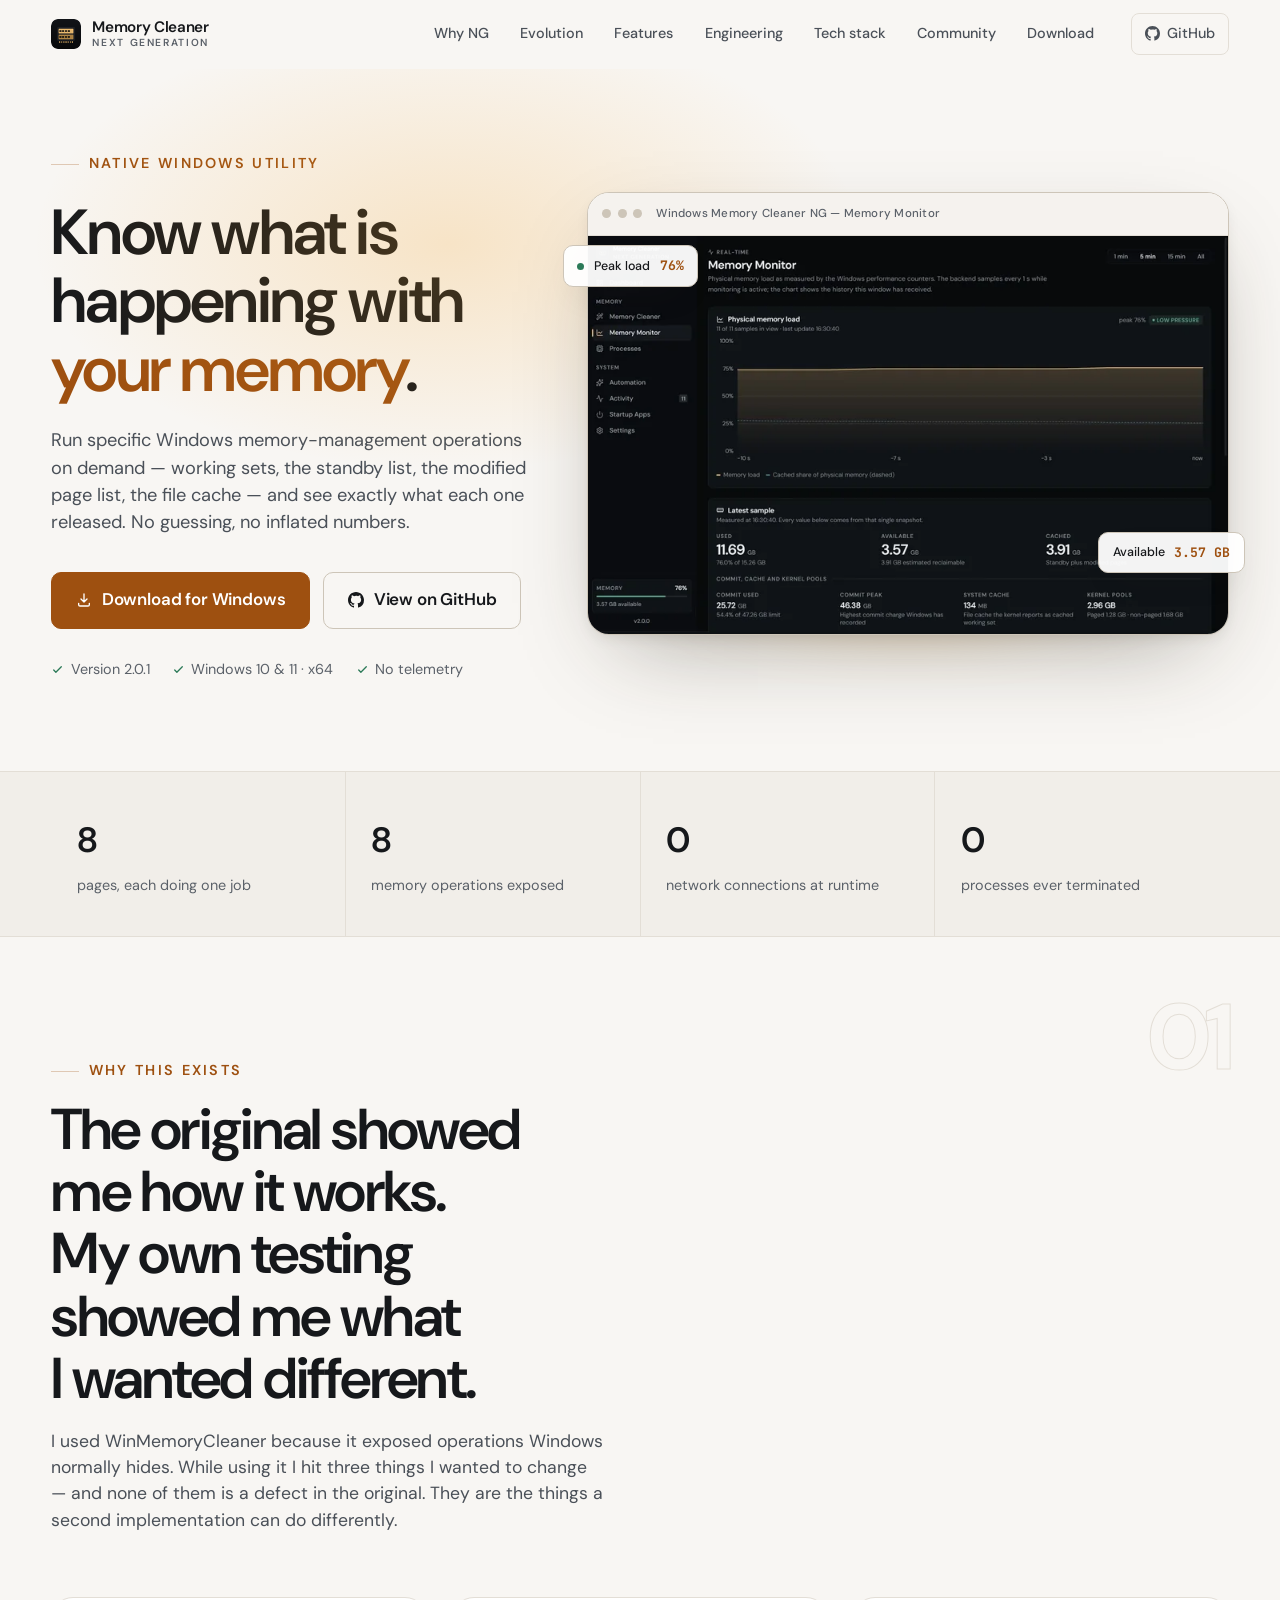
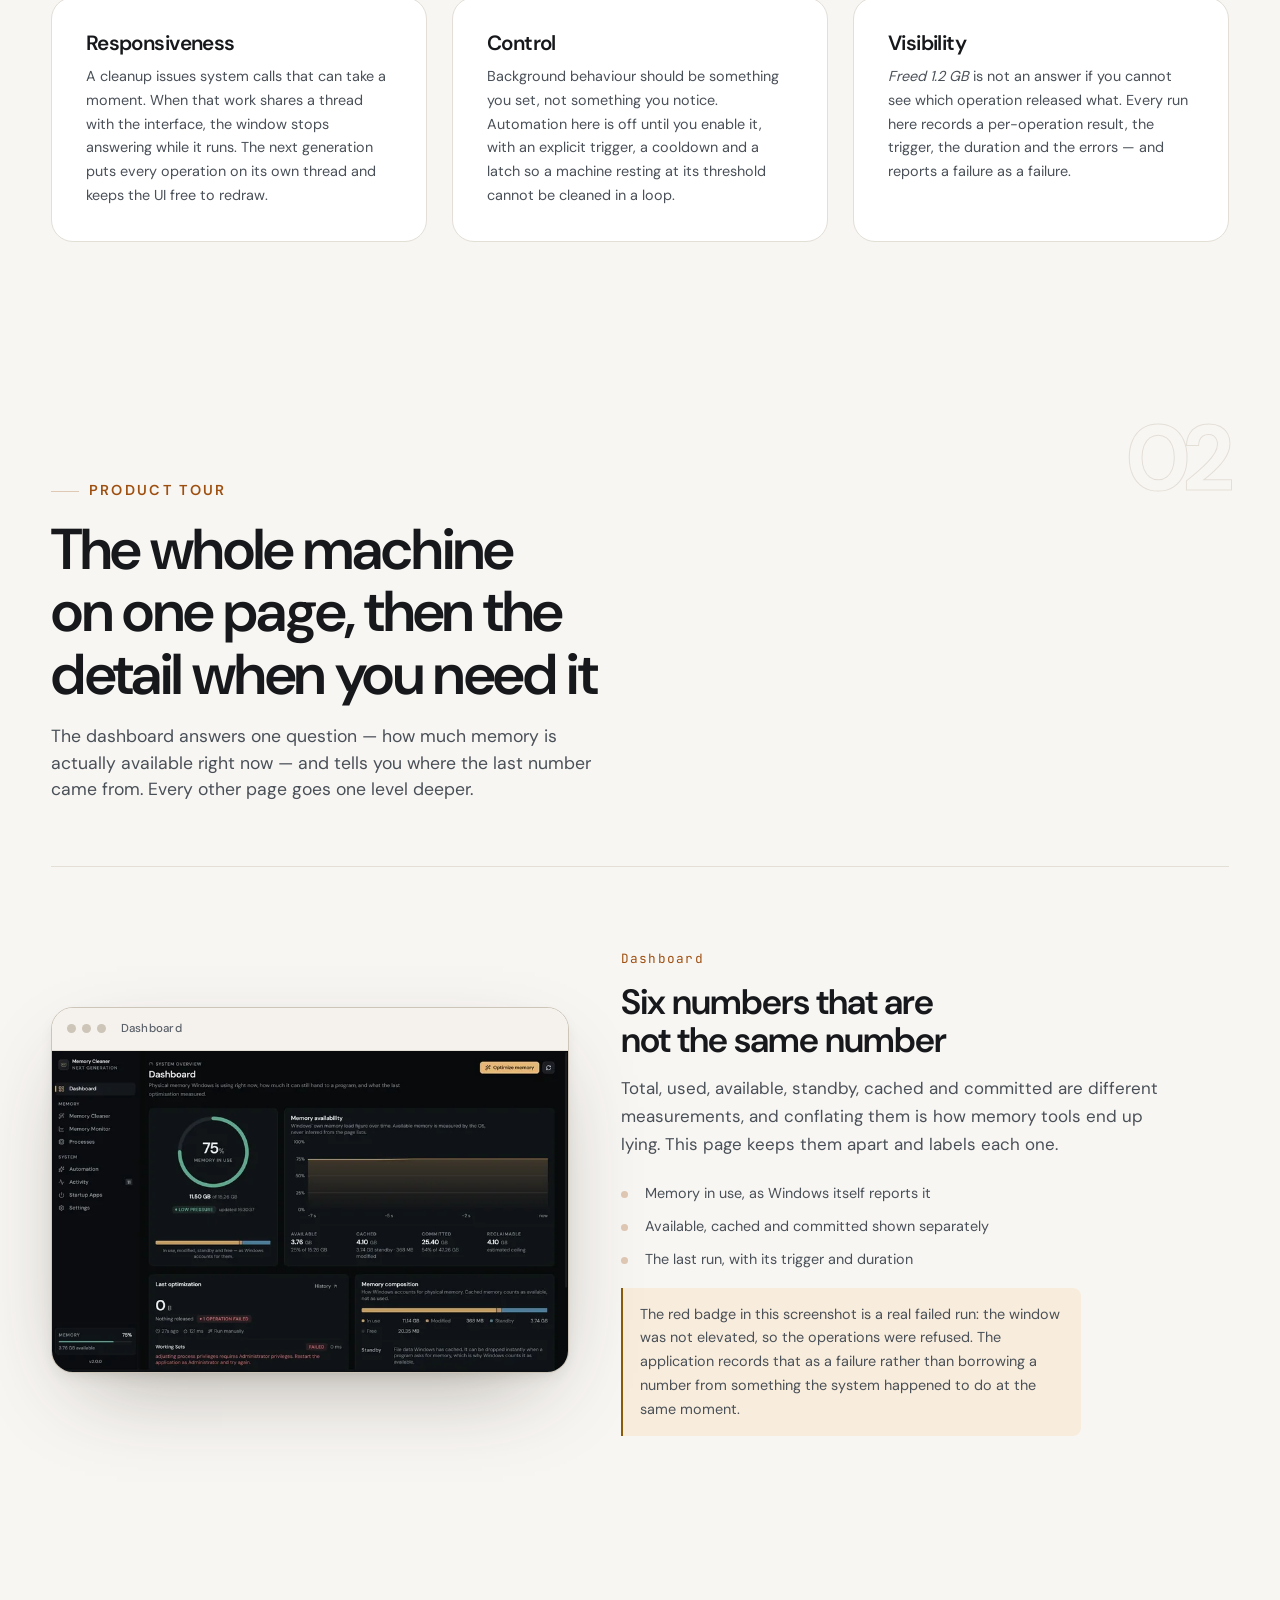
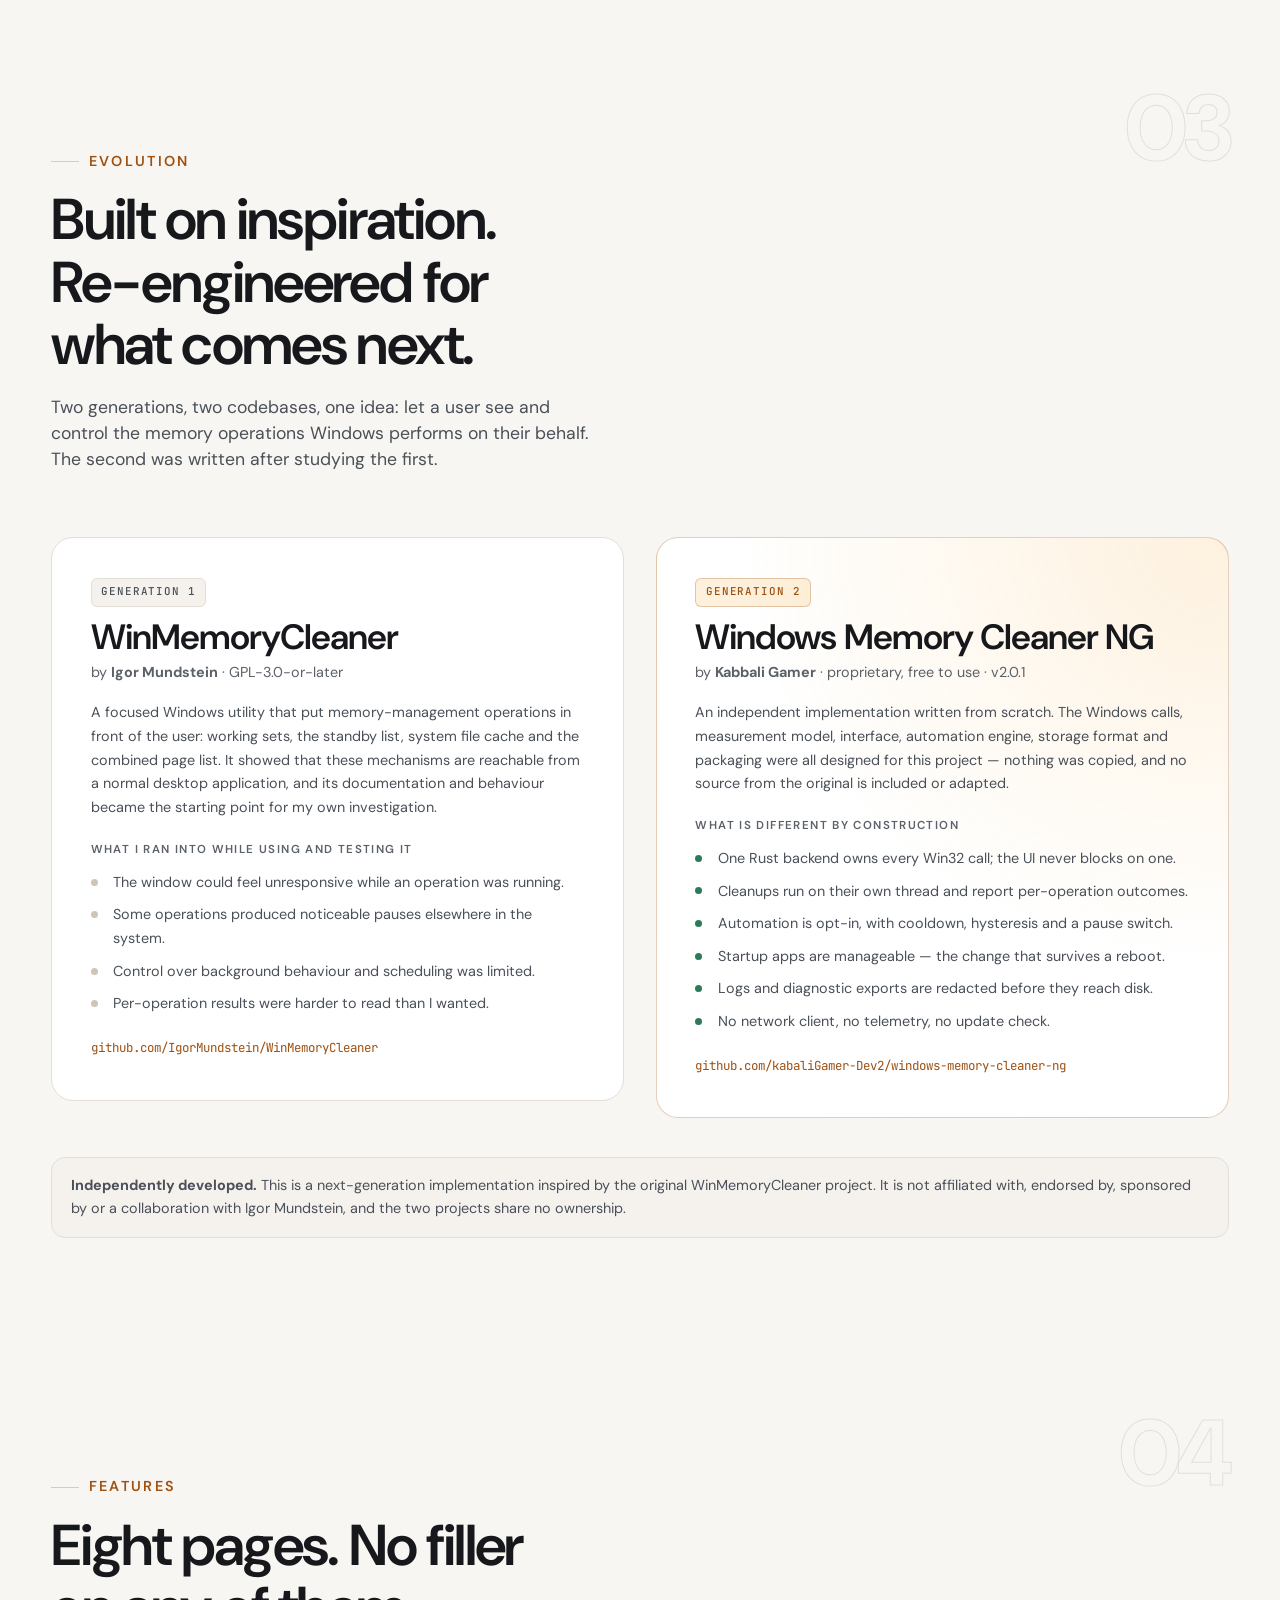
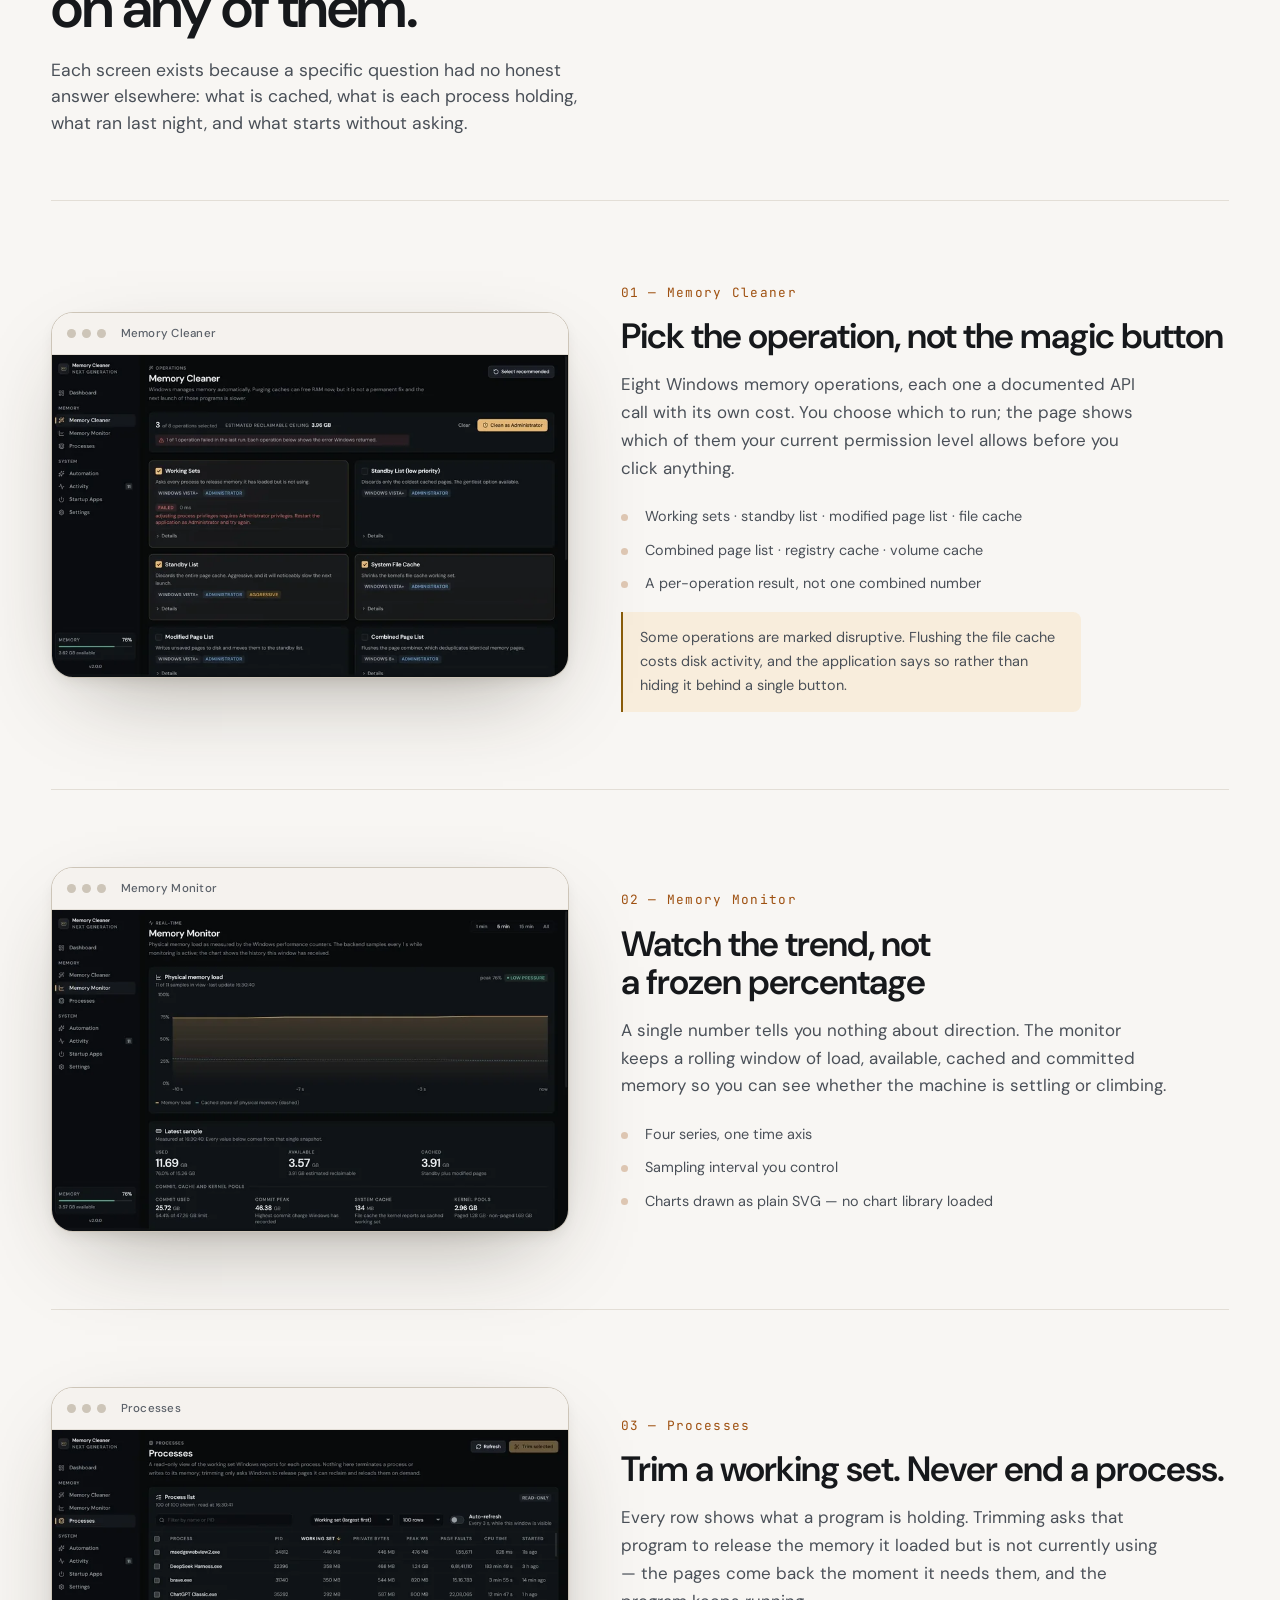
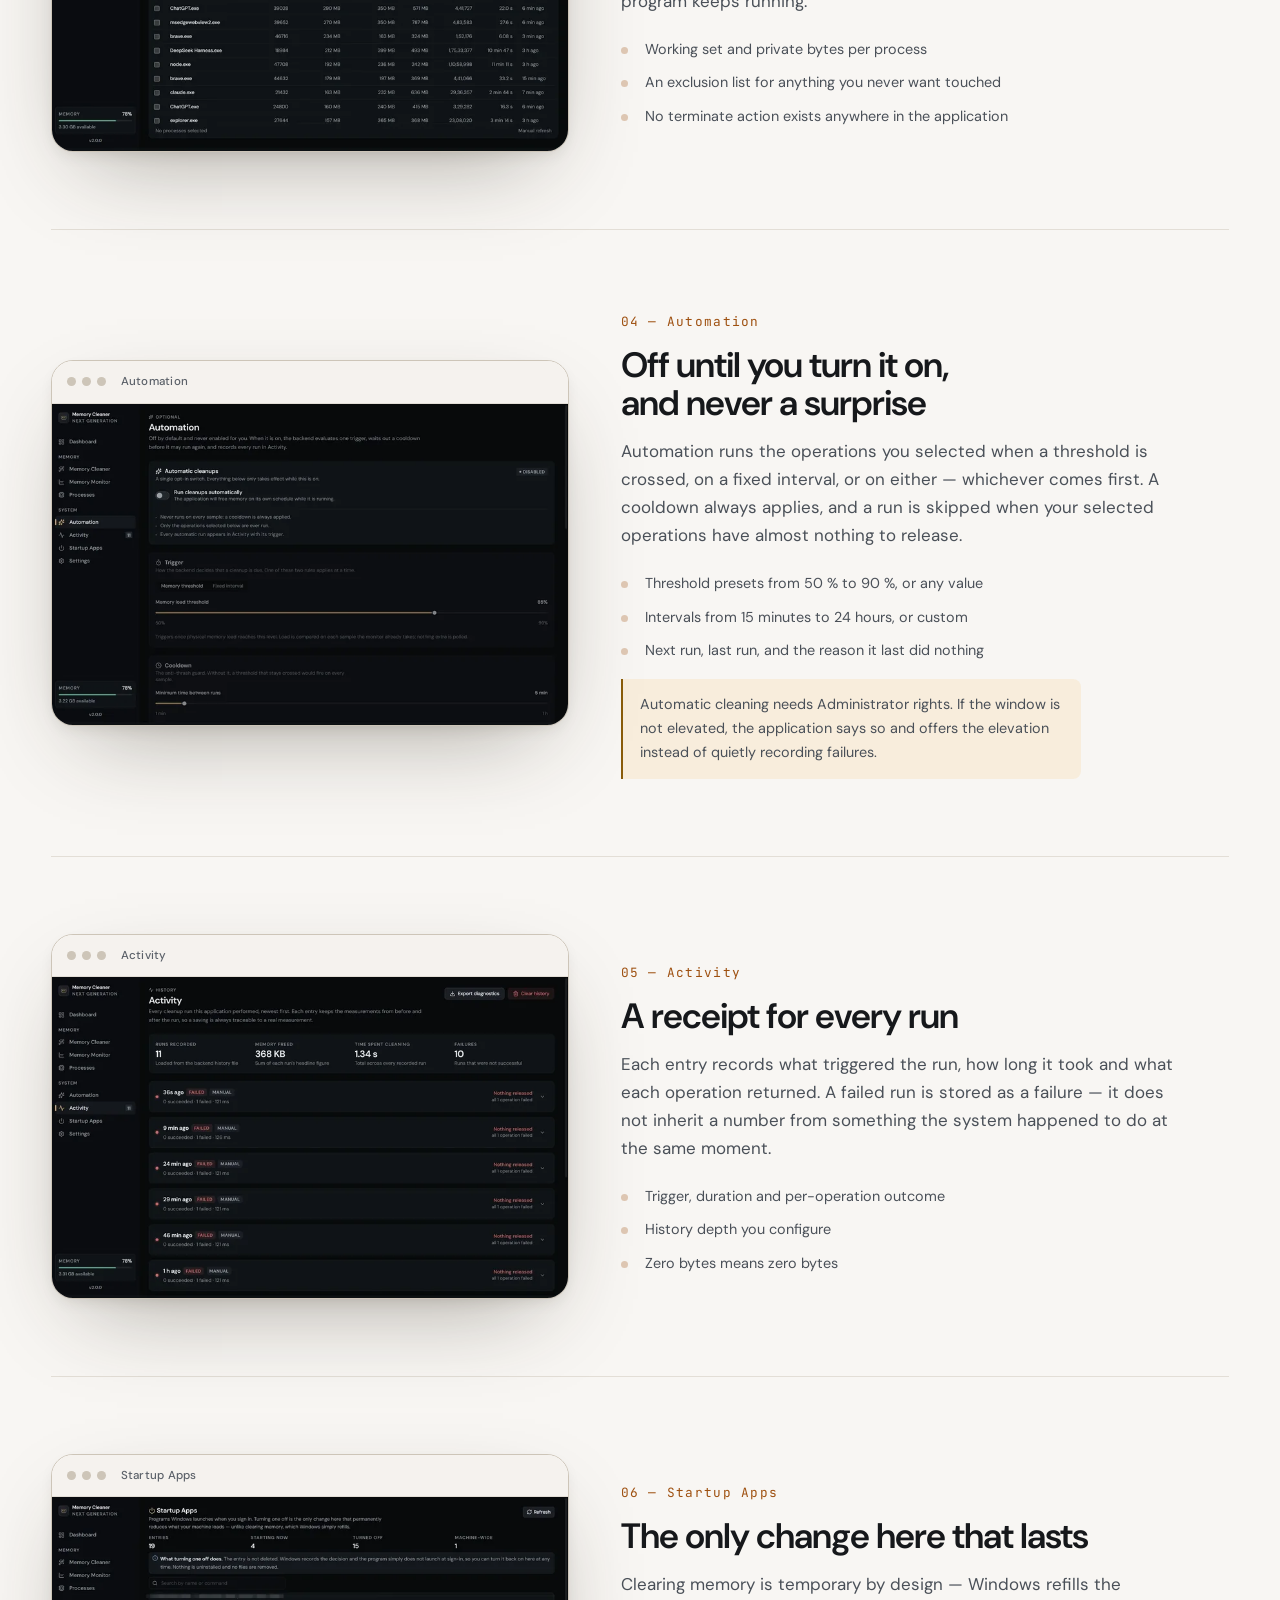
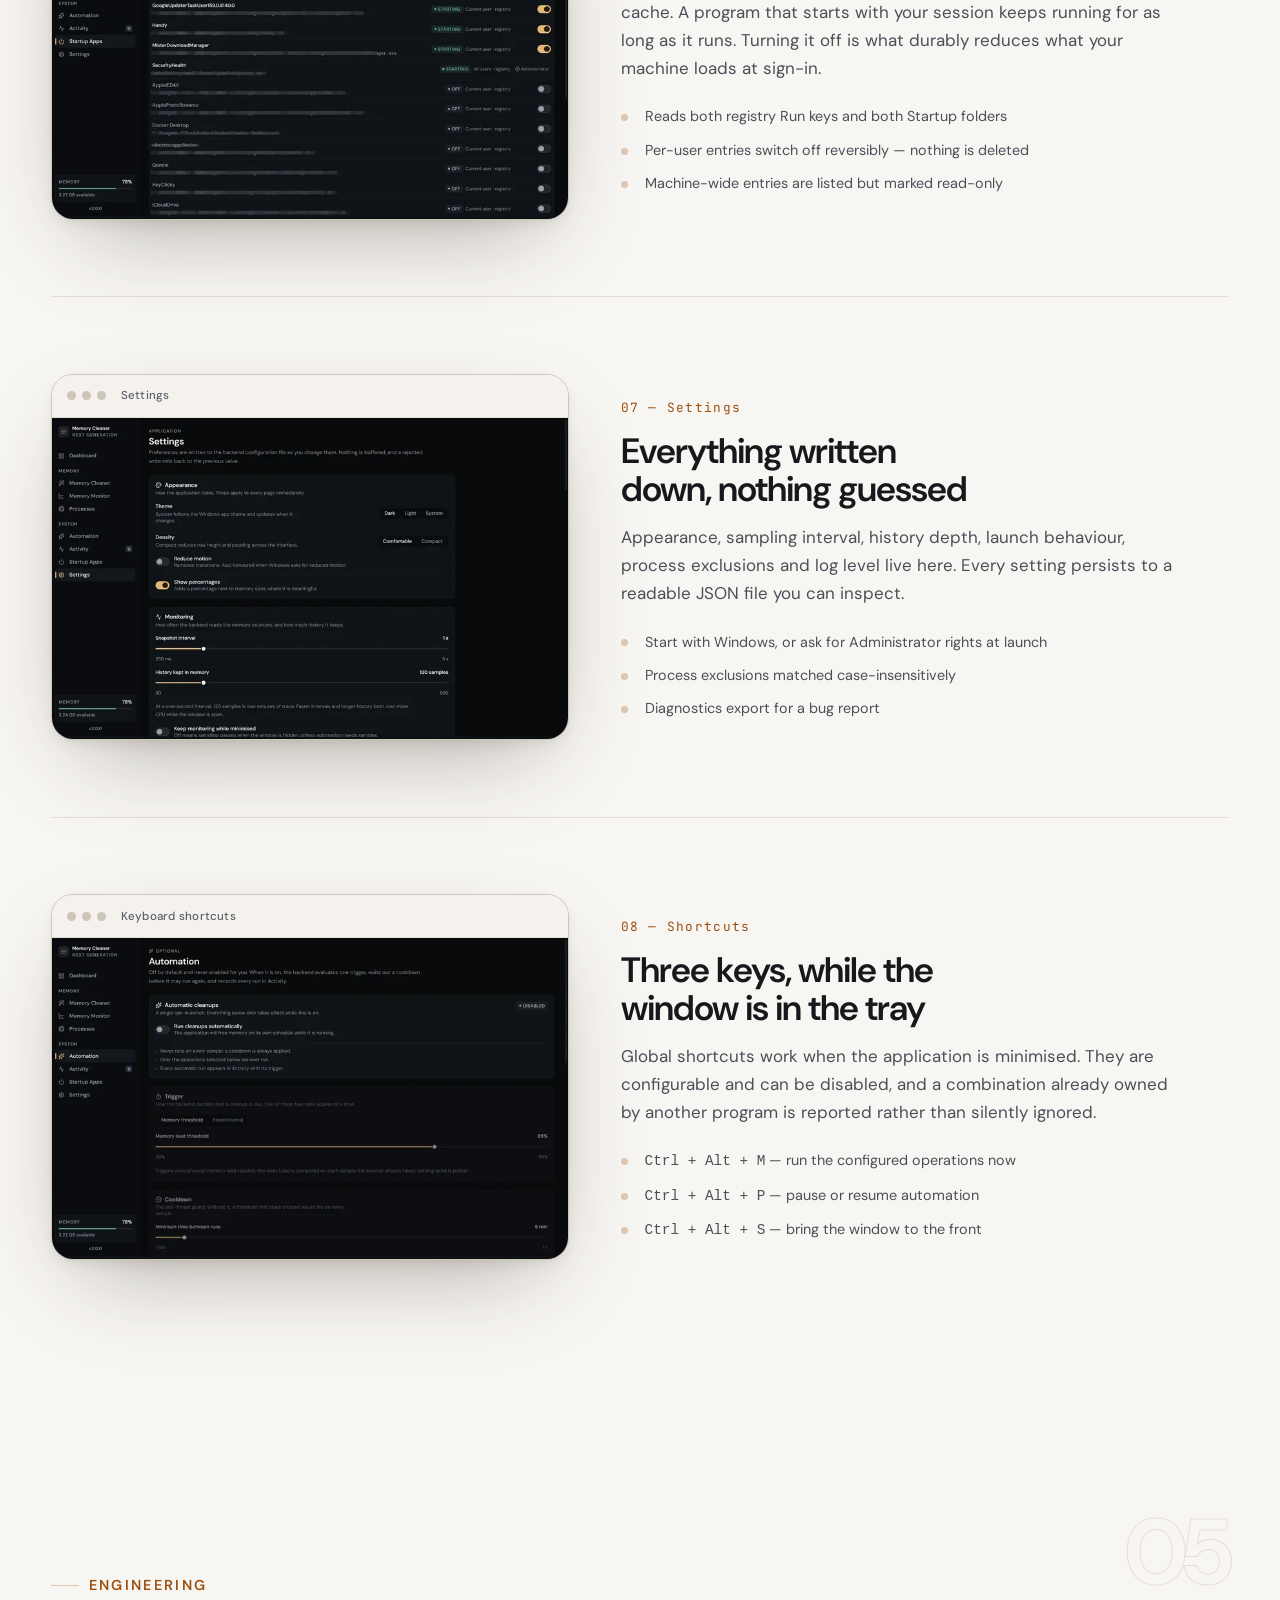
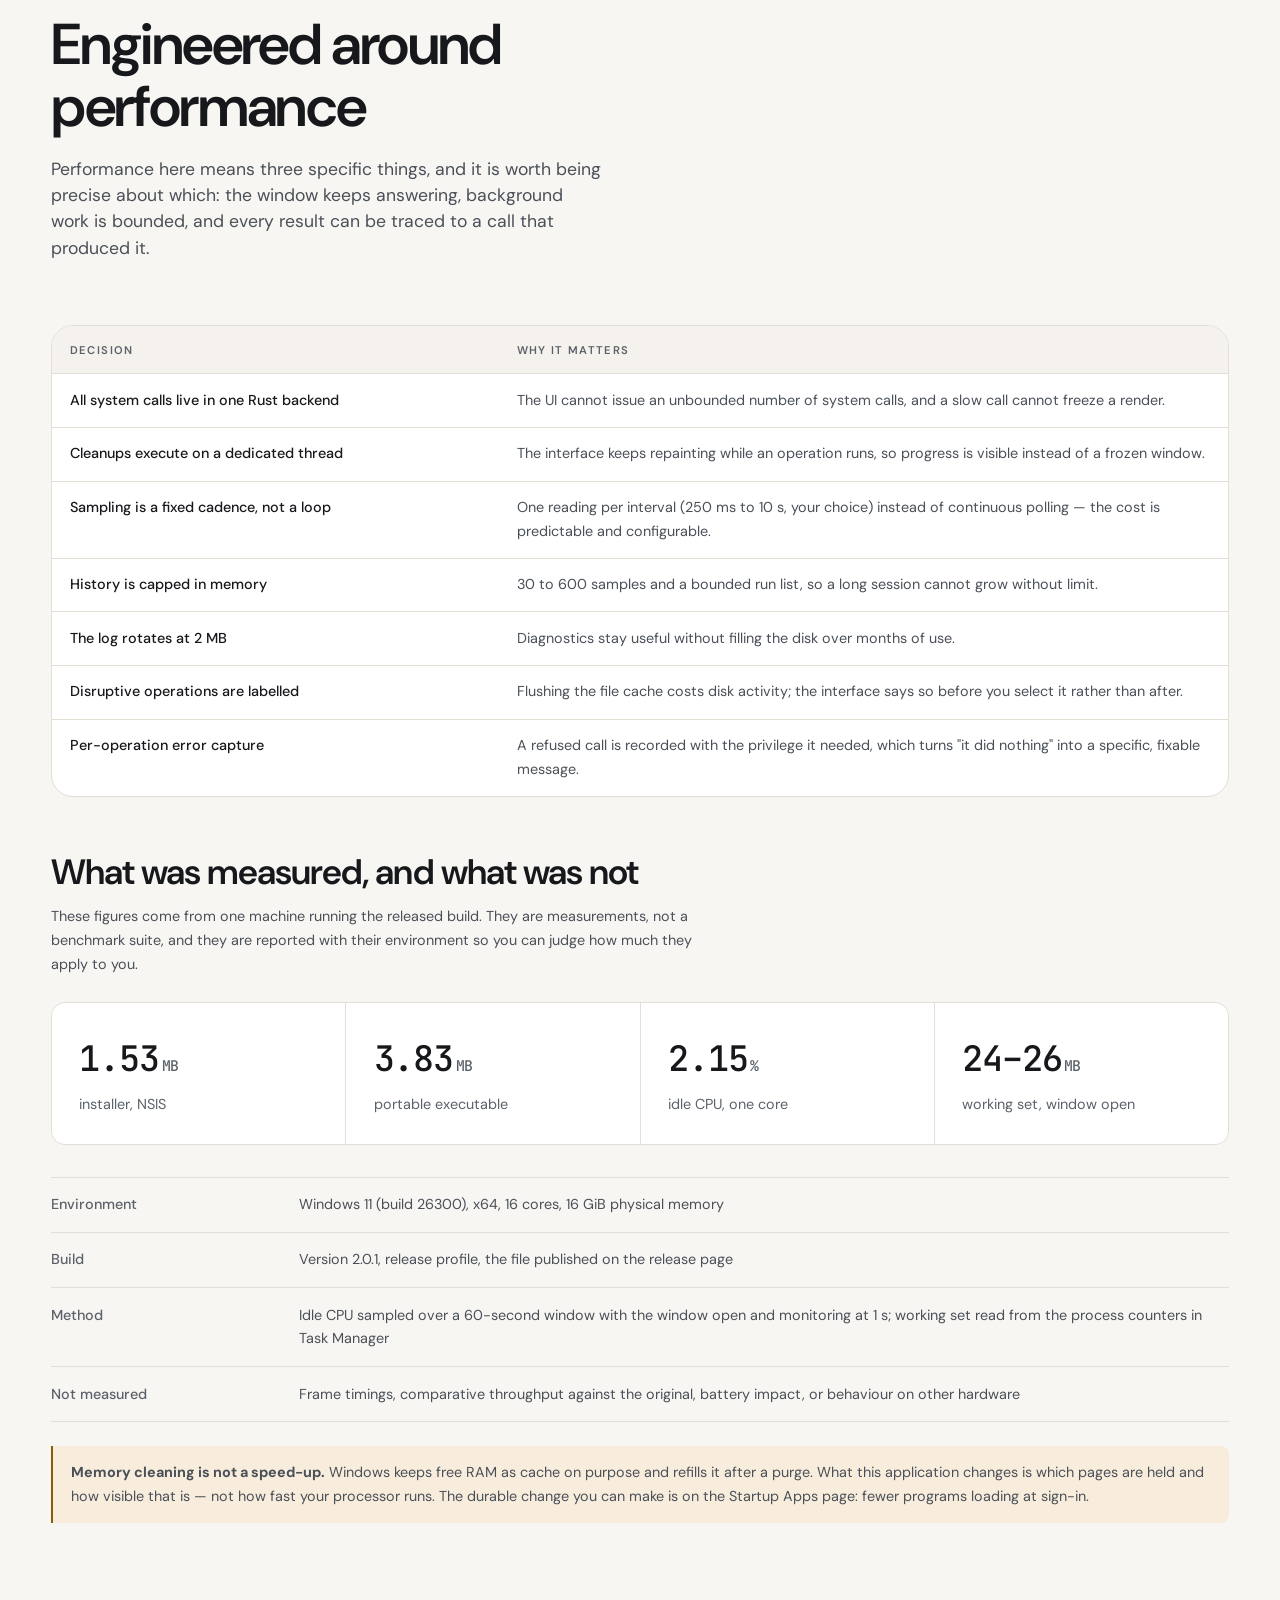
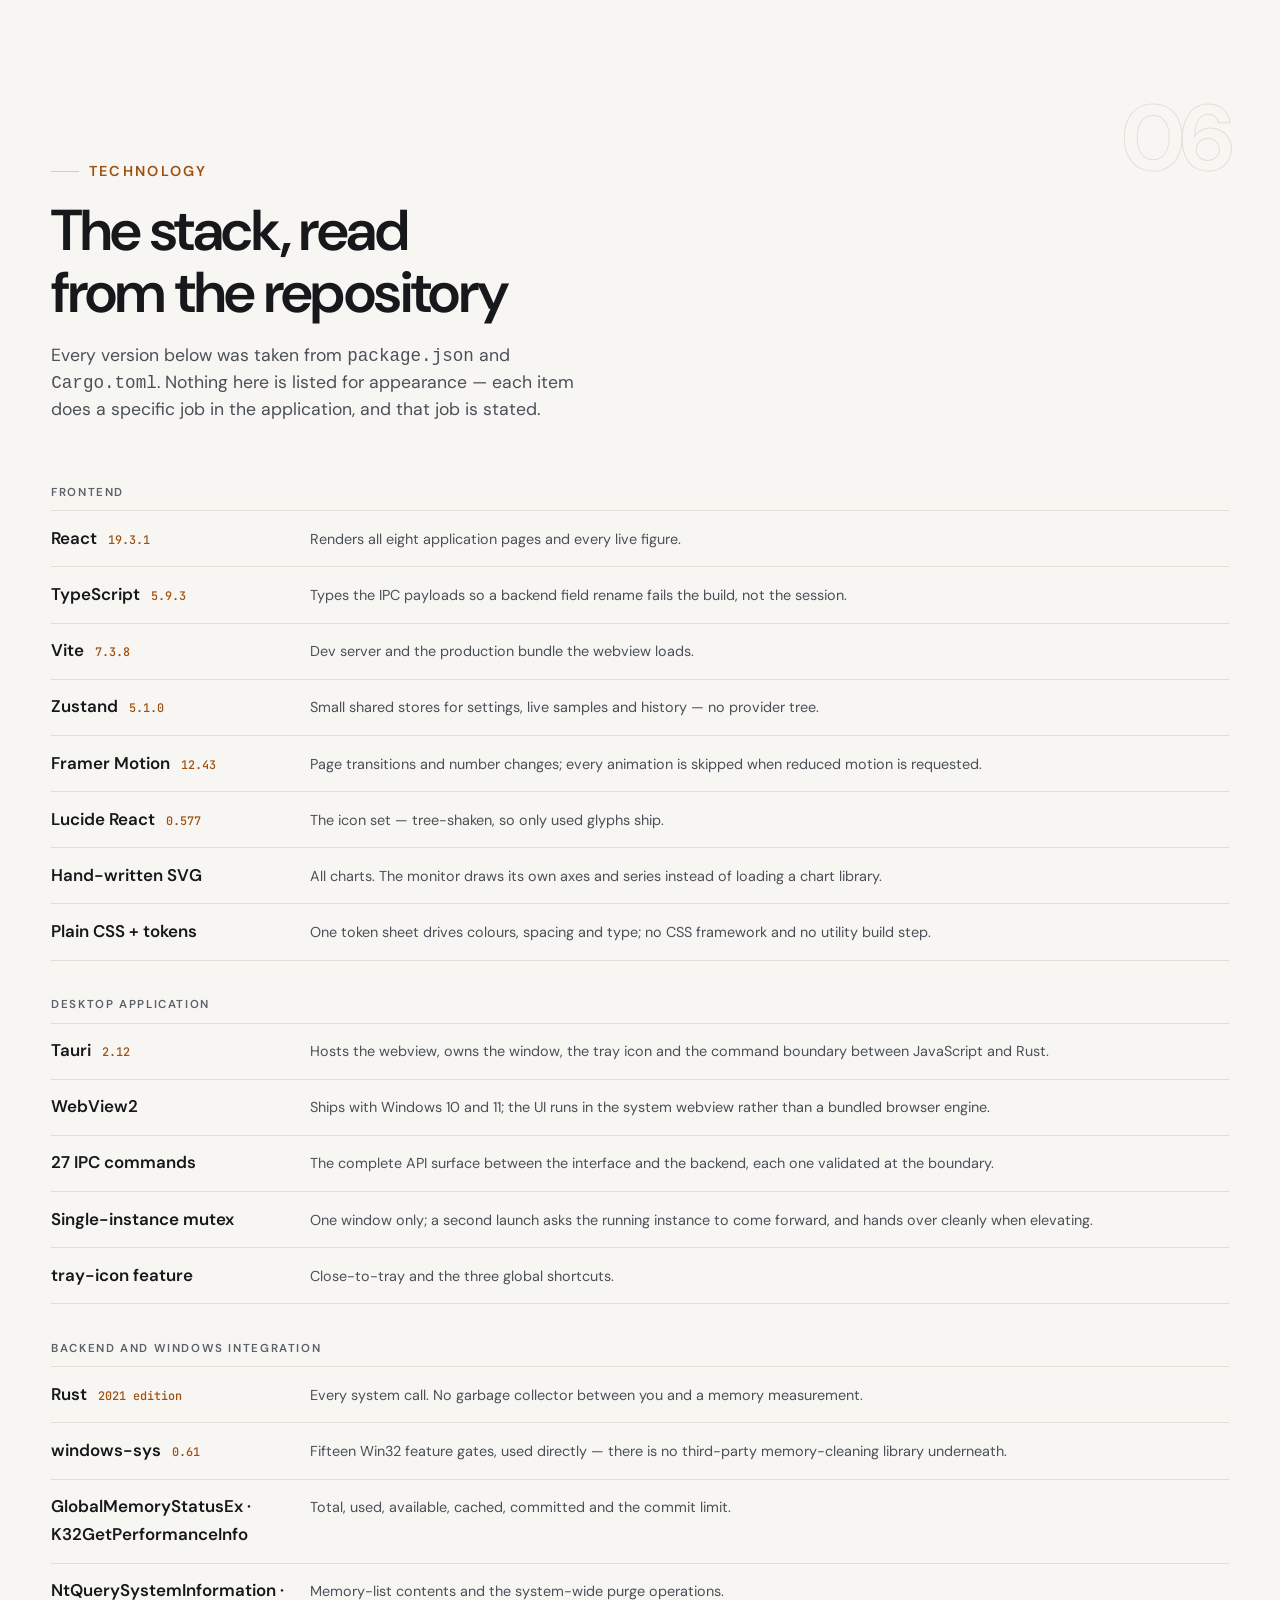
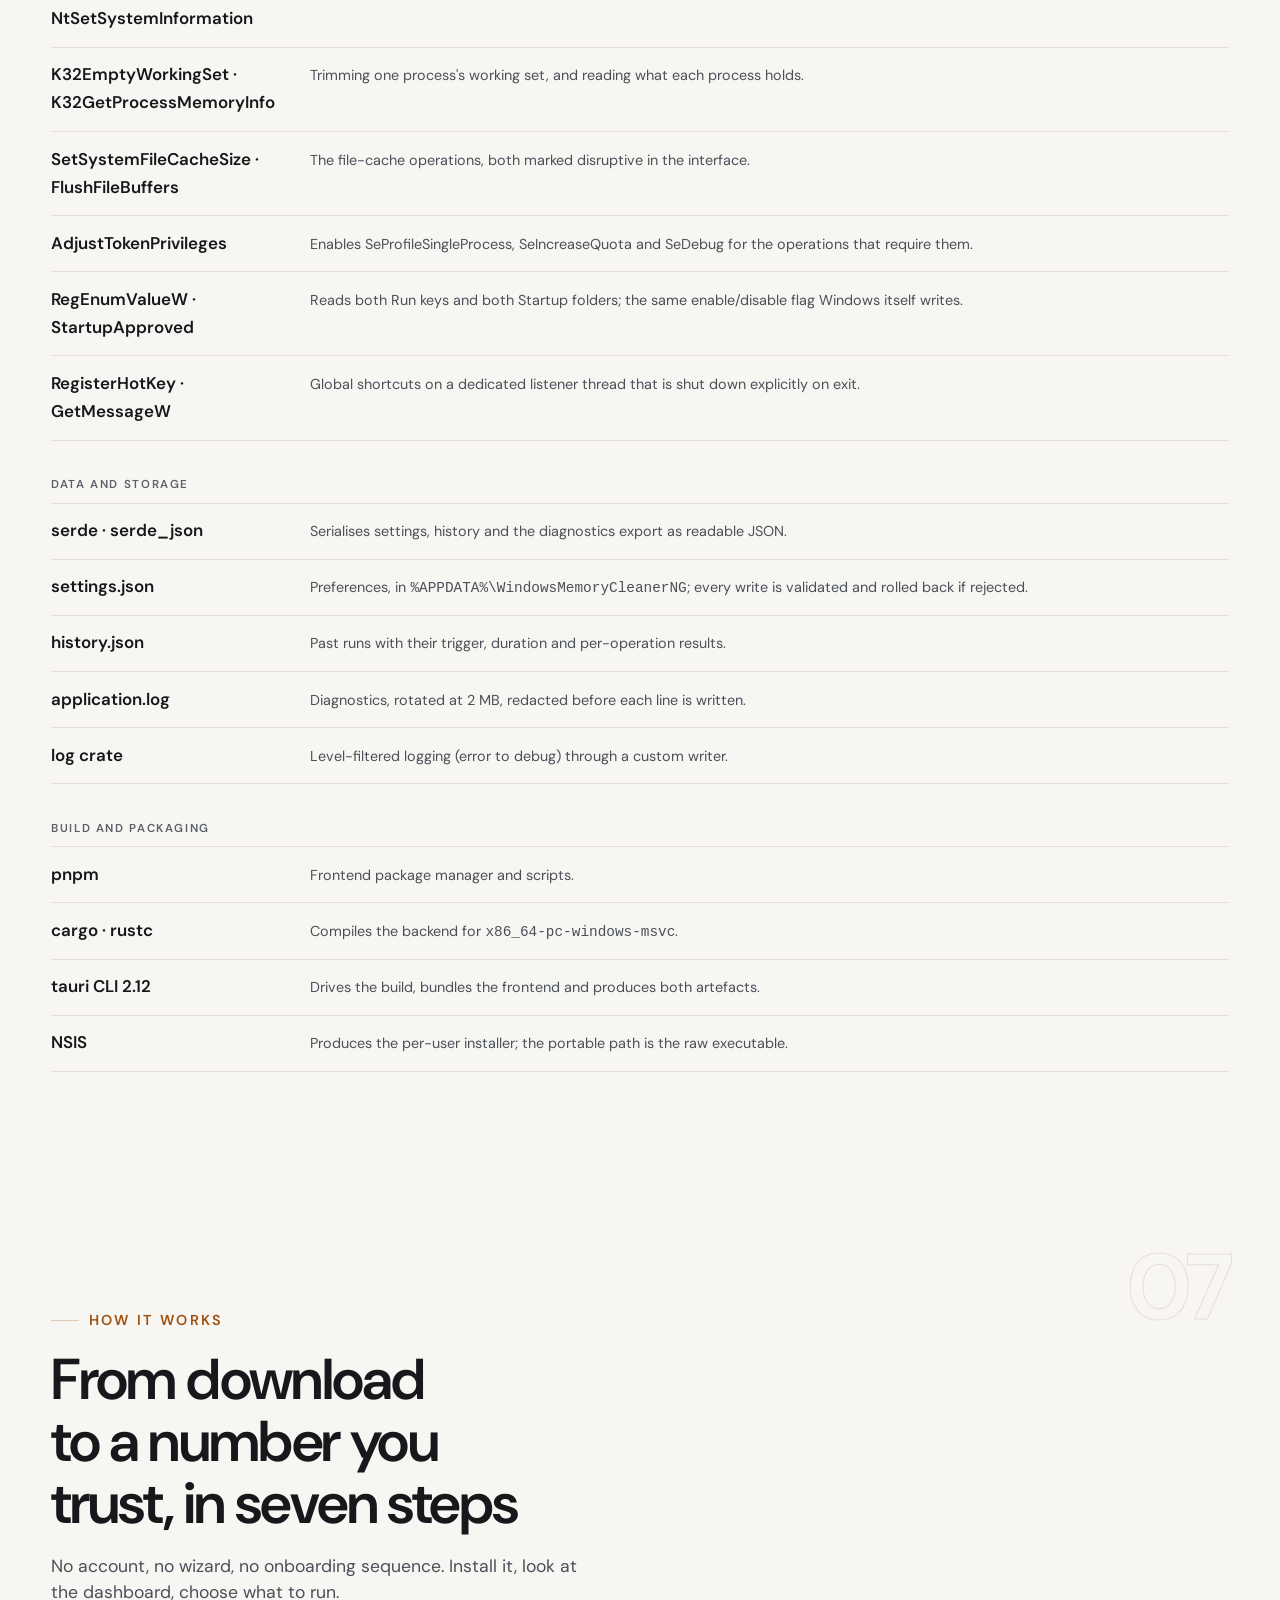
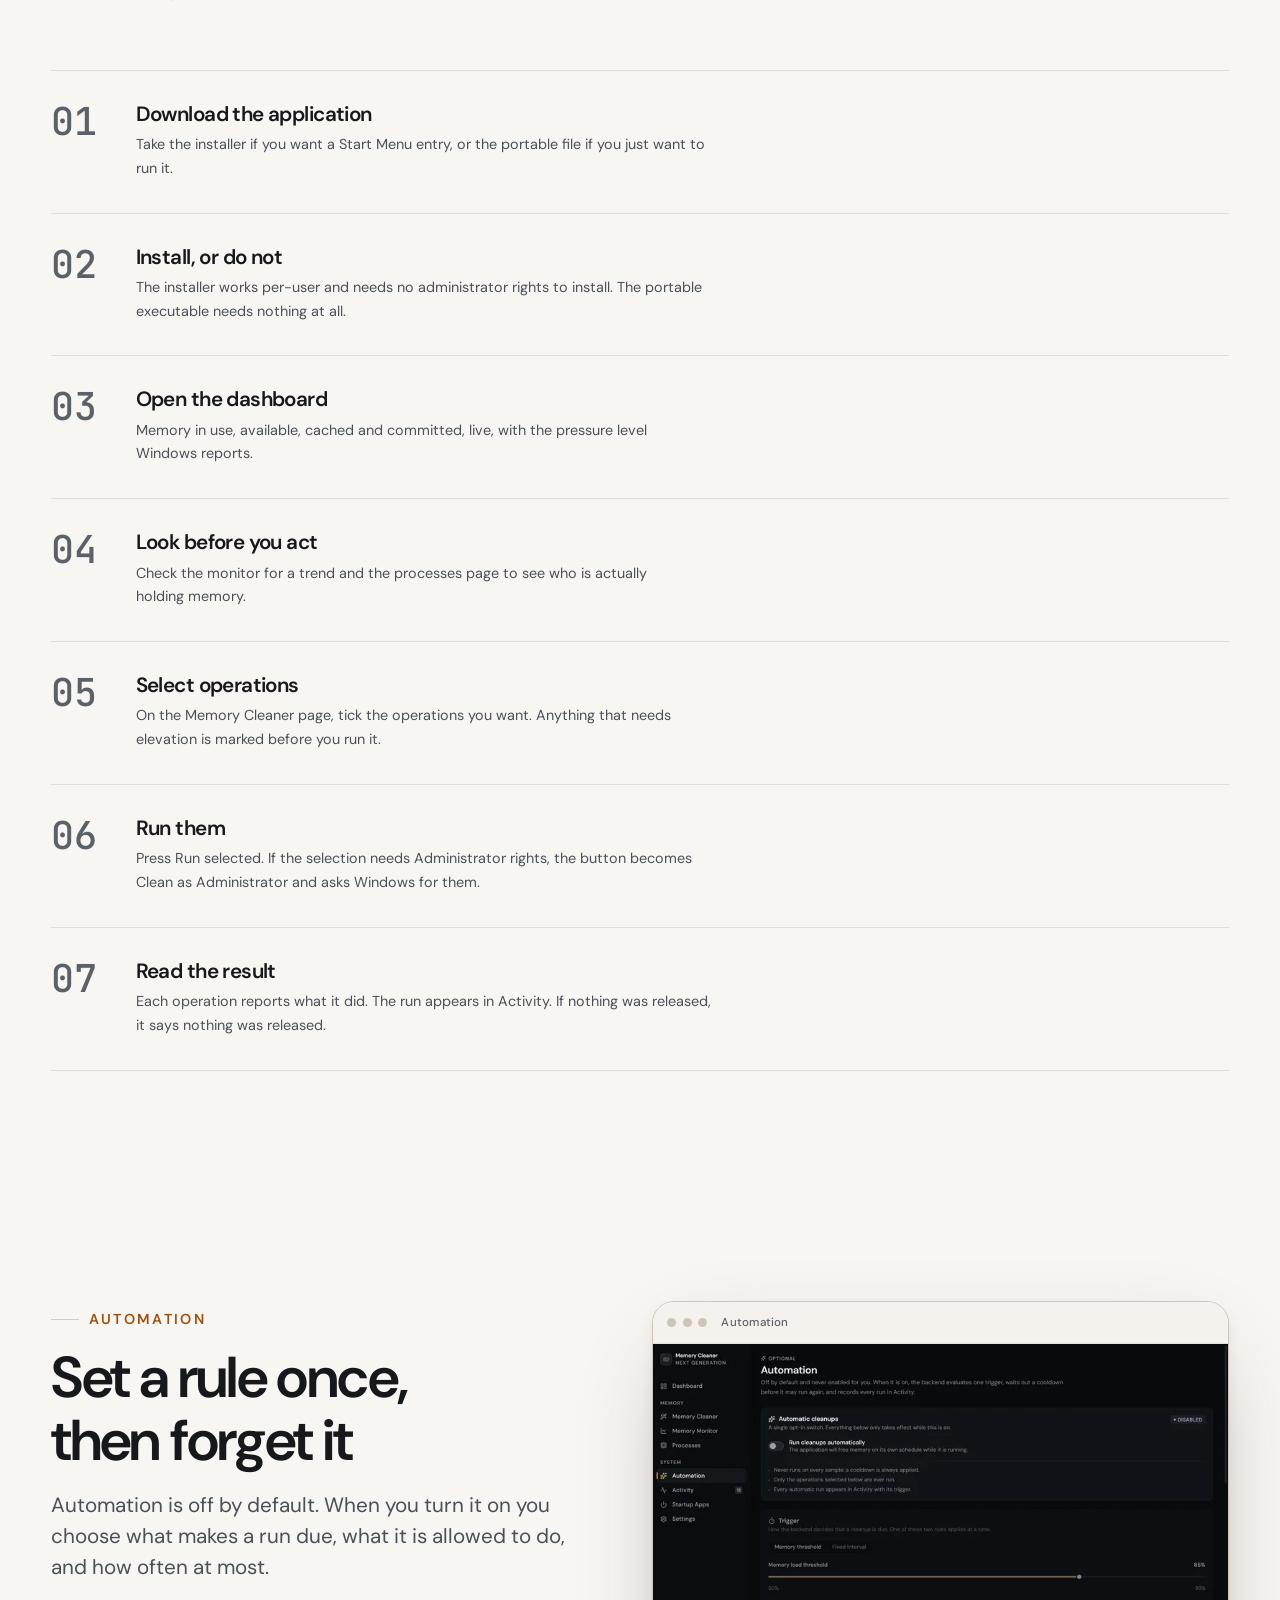
==== index.html @ bbf36bba "Performance: responsive screenshots, cheaper sticky nav, structured data - 800px WebP variants with " ====
<!doctype html>
<html lang="en">
  <head>
    <meta charset="utf-8" />
    <meta name="viewport" content="width=device-width, initial-scale=1" />

    <title>Windows Memory Cleaner NG — native Windows memory management</title>
    <meta
      name="description"
      content="A native Windows utility that runs the system's own memory-management operations on demand and shows exactly what happened. Working sets, standby list, file cache, startup apps and automation. Free, proprietary, no telemetry."
    />
    <link rel="canonical" href="https://kabaligamer-dev2.github.io/windows-memory-cleaner-ng-website/" />
    <meta name="theme-color" content="#08090b" />
    <meta name="color-scheme" content="dark" />
    <meta name="author" content="Kabbali Gamer" />
    <meta
      name="keywords"
      content="Windows memory cleaner, Windows RAM monitor, standby list, memory management utility, startup apps manager, Windows 11 memory"
    />

    <!-- Open Graph -->
    <meta property="og:type" content="website" />
    <meta property="og:site_name" content="Windows Memory Cleaner NG" />
    <meta property="og:title" content="Windows Memory Cleaner NG — native Windows memory management" />
    <meta
      property="og:description"
      content="Run specific Windows memory-management operations on demand, and see exactly what each one released. Eight pages, real measurements, no telemetry."
    />
    <meta property="og:url" content="https://kabaligamer-dev2.github.io/windows-memory-cleaner-ng-website/" />
    <meta property="og:image" content="https://kabaligamer-dev2.github.io/windows-memory-cleaner-ng-website/assets/og-cover.jpg" />
    <meta property="og:image:alt" content="The Windows Memory Cleaner NG dashboard showing memory in use, available, cached and committed." />
    <meta property="og:locale" content="en" />

    <!-- Twitter / X -->
    <meta name="twitter:card" content="summary_large_image" />
    <meta name="twitter:title" content="Windows Memory Cleaner NG" />
    <meta
      name="twitter:description"
      content="A native Windows utility for the system's own memory-management operations — with honest before-and-after measurement."
    />
    <meta name="twitter:image" content="https://kabaligamer-dev2.github.io/windows-memory-cleaner-ng-website/assets/og-cover.jpg" />

    <link rel="icon" href="assets/icon.png" sizes="any" />
    <link rel="apple-touch-icon" href="assets/icon-256.png" />
    <link rel="manifest" href="site.webmanifest" />

    <link
      rel="preload"
      href="assets/fonts/dm-sans-latin.woff2"
      as="font"
      type="font/woff2"
      crossorigin
    />
    <link rel="stylesheet" href="styles.css" />

    <script type="application/ld+json">
{
  "@context": "https://schema.org",
  "@graph": [
    {
      "@type": "WebSite",
      "@id": "https://kabaligamer-dev2.github.io/windows-memory-cleaner-ng-website/#website",
      "url": "https://kabaligamer-dev2.github.io/windows-memory-cleaner-ng-website/",
      "name": "Windows Memory Cleaner NG",
      "inLanguage": "en",
      "publisher": {
        "@id": "https://kabaligamer-dev2.github.io/windows-memory-cleaner-ng-website/#author"
      }
    },
    {
      "@type": "Person",
      "@id": "https://kabaligamer-dev2.github.io/windows-memory-cleaner-ng-website/#author",
      "name": "Kabbali Gamer",
      "url": "https://github.com/kabaliGamer-Dev2",
      "sameAs": [
        "https://github.com/kabaliGamer-Dev2"
      ],
      "knowsAbout": [
        "Windows memory management",
        "Rust systems programming",
        "Desktop application development"
      ]
    },
    {
      "@type": "WebPage",
      "@id": "https://kabaligamer-dev2.github.io/windows-memory-cleaner-ng-website/#webpage",
      "url": "https://kabaligamer-dev2.github.io/windows-memory-cleaner-ng-website/",
      "name": "Windows Memory Cleaner NG — native Windows memory management",
      "isPartOf": {
        "@id": "https://kabaligamer-dev2.github.io/windows-memory-cleaner-ng-website/#website"
      },
      "about": {
        "@id": "https://kabaligamer-dev2.github.io/windows-memory-cleaner-ng-website/#software"
      },
      "primaryImageOfPage": "https://kabaligamer-dev2.github.io/windows-memory-cleaner-ng-website/assets/og-cover.jpg"
    }
  ]
}
    </script>
    <script type="application/ld+json">
      {
        "@context": "https://schema.org",
        "@type": "SoftwareApplication",
        "name": "Windows Memory Cleaner NG",
        "alternateName": "Windows Memory Cleaner — Next Generation",
        "applicationCategory": "UtilitiesApplication",
        "applicationSubCategory": "System Utility",
        "operatingSystem": "Windows 10, Windows 11",
        "softwareVersion": "2.0.1",
        "fileSize": "3.83MB",
        "softwareRequirements": "Windows 10 (1809) or Windows 11, x64. Microsoft Edge WebView2 runtime.",
        "inLanguage": "en",
        "isAccessibleForFree": true,
        "author": {
          "@type": "Person",
          "name": "Kabbali Gamer",
          "url": "https://github.com/kabaliGamer-Dev2",
          "sameAs": ["https://github.com/kabaliGamer-Dev2"]
        },
        "screenshot": "https://kabaligamer-dev2.github.io/windows-memory-cleaner-ng-website/assets/og-cover.jpg",
        "offers": {
          "@type": "Offer",
          "price": "0",
          "priceCurrency": "USD",
          "availability": "https://schema.org/InStock"
        },
        "license": "https://github.com/kabaliGamer-Dev2/windows-memory-cleaner-ng/blob/main/LICENSE",
        "url": "https://kabaligamer-dev2.github.io/windows-memory-cleaner-ng-website/",
        "image": "https://kabaligamer-dev2.github.io/windows-memory-cleaner-ng-website/assets/og-cover.jpg",
        "downloadUrl": "https://github.com/kabaliGamer-Dev2/windows-memory-cleaner-ng/releases/download/v2.0.1/WindowsMemoryCleanerNG_2.0.1_x64-setup.exe",
        "description": "A native Windows utility that runs documented Windows memory-management operations on demand and measures what each one released."
      }
    </script>
    <script type="application/ld+json">
      {
        "@context": "https://schema.org",
        "@type": "FAQPage",
        "mainEntity": [
          {
            "@type": "Question",
            "name": "What does Windows Memory Cleaner NG actually do?",
            "acceptedAnswer": {
              "@type": "Answer",
              "text": "It asks Windows to perform specific memory-management operations on demand — trimming process working sets, clearing the standby list, flushing the modified page list and the file cache — and it measures memory before and after so you can see what each operation actually released."
            }
          },
          {
            "@type": "Question",
            "name": "Does it increase FPS or make games faster?",
            "acceptedAnswer": {
              "@type": "Answer",
              "text": "No, and it does not claim to. Freeing memory does not add frames. Windows already keeps free RAM useful as a cache and refills it after a purge. What helps a game is enough physical RAM and fewer background programs, not a memory purge."
            }
          },
          {
            "@type": "Question",
            "name": "Does Windows already manage memory?",
            "acceptedAnswer": {
              "@type": "Answer",
              "text": "Yes, and well. It caches aggressively because that makes programs launch faster, and standby memory is available to any program that asks for it. This application is a measuring instrument for specific operations, not a replacement for that management."
            }
          },
          {
            "@type": "Question",
            "name": "Does it terminate processes?",
            "acceptedAnswer": {
              "@type": "Answer",
              "text": "No. The Processes page trims an individual process's working set — asking it to release memory it loaded but is not using. The process keeps running and reloads pages when it needs them. Nothing on this website or in the application terminates a process."
            }
          },
          {
            "@type": "Question",
            "name": "Does it need administrator privileges?",
            "acceptedAnswer": {
              "@type": "Answer",
              "text": "Monitoring, history, startup apps and trimming its own working set work as a normal user. The system-wide operations need an Administrator token. The application detects this, says so plainly and offers a Run as Administrator button instead of failing silently."
            }
          },
          {
            "@type": "Question",
            "name": "Is automation on by default?",
            "acceptedAnswer": {
              "@type": "Answer",
              "text": "No. Automation is opt-in. You choose a memory threshold, a fixed interval or either, and nothing runs until you enable it. A cooldown and a hysteresis latch prevent repeated firing."
            }
          }
        ]
      }
    </script>
  </head>
  <body>
    <a class="skip-link" href="#main">Skip to content</a>

    <!-- ================= NAVIGATION ================= -->
    <header class="nav" id="nav">
      <div class="wrap nav__inner">
        <a class="brand" href="#top">
          <img src="assets/icon.png" alt="" width="30" height="30" />
          <span class="brand__name">
            Memory Cleaner
            <span>Next Generation</span>
          </span>
        </a>

        <nav class="nav__links" aria-label="Primary">
          <a href="#why">Why NG</a>
          <a href="#evolution">Evolution</a>
          <a href="#features">Features</a>
          <a href="#engineering">Engineering</a>
          <a href="#stack">Tech stack</a>
          <a href="#community">Community</a>
          <a href="#download">Download</a>
        </nav>

        <div class="nav__actions">
          <a
            class="nav__github"
            href="https://github.com/kabaliGamer-Dev2/windows-memory-cleaner-ng"
            rel="noopener noreferrer"
            target="_blank"
          >
            <svg width="15" height="15" viewBox="0 0 16 16" fill="currentColor" aria-hidden="true">
              <path
                d="M8 0C3.58 0 0 3.58 0 8c0 3.54 2.29 6.53 5.47 7.59.4.07.55-.17.55-.38 0-.19-.01-.82-.01-1.49-2.01.37-2.53-.49-2.69-.94-.09-.23-.48-.94-.82-1.13-.28-.15-.68-.52-.01-.53.63-.01 1.08.58 1.23.82.72 1.21 1.87.87 2.33.66.07-.52.28-.87.51-1.07-1.78-.2-3.64-.89-3.64-3.95 0-.87.31-1.59.82-2.15-.08-.2-.36-1.02.08-2.12 0 0 .67-.21 2.2.82a7.4 7.4 0 0 1 2-.27c.68 0 1.36.09 2 .27 1.53-1.04 2.2-.82 2.2-.82.44 1.1.16 1.92.08 2.12.51.56.82 1.27.82 2.15 0 3.07-1.87 3.75-3.65 3.95.29.25.54.73.54 1.48 0 1.07-.01 1.93-.01 2.2 0 .21.15.46.55.38A7.995 7.995 0 0 0 16 8c0-4.42-3.58-8-8-8Z"
              />
            </svg>
            <span>GitHub</span>
          </a>
          <button
            class="nav__toggle"
            id="navToggle"
            aria-expanded="false"
            aria-controls="navMobile"
            aria-label="Open menu"
          >
            <svg width="18" height="18" viewBox="0 0 24 24" fill="none" stroke="currentColor" stroke-width="2" aria-hidden="true">
              <path d="M4 7h16M4 12h16M4 17h16" stroke-linecap="round" />
            </svg>
          </button>
        </div>
      </div>

      <div class="nav__mobile" id="navMobile" data-open="false">
        <a href="#why">Why NG</a>
        <a href="#evolution">Evolution</a>
        <a href="#features">Features</a>
        <a href="#engineering">Engineering</a>
        <a href="#stack">Tech stack</a>
        <a href="#transparency">Privacy</a>
        <a href="#thanks">Credit</a>
        <a href="#community">Community</a>
        <a href="#faq">FAQ</a>
        <a href="#download">Download</a>
      </div>
    </header>

    <main id="main">
      <span id="top"></span>

      <!-- ================= HERO ================= -->
      <section class="hero" aria-labelledby="heroTitle">
        <div class="wrap hero__grid">
          <div class="hero__copy">
            <span class="eyebrow">Native Windows utility</span>
            <h1 id="heroTitle">
              Know what is happening with <em>your memory</em>.
            </h1>
            <p class="hero__lede">
              Run specific Windows memory-management operations on demand — working sets, the
              standby list, the modified page list, the file cache — and see exactly what each one
              released. No guessing, no inflated numbers.
            </p>

            <div class="hero__cta">
              <a class="btn btn--primary" href="https://github.com/kabaliGamer-Dev2/windows-memory-cleaner-ng/releases/download/v2.0.1/WindowsMemoryCleanerNG_2.0.1_x64-setup.exe" download>
                <svg width="16" height="16" viewBox="0 0 24 24" fill="none" stroke="currentColor" stroke-width="2" aria-hidden="true">
                  <path d="M12 3v12m0 0 4.5-4.5M12 15l-4.5-4.5M4 17v2a2 2 0 0 0 2 2h12a2 2 0 0 0 2-2v-2" stroke-linecap="round" stroke-linejoin="round" />
                </svg>
                Download for Windows
              </a>
              <a
                class="btn btn--ghost"
                href="https://github.com/kabaliGamer-Dev2/windows-memory-cleaner-ng"
                target="_blank"
                rel="noopener noreferrer"
              >
                <svg width="16" height="16" viewBox="0 0 16 16" fill="currentColor" aria-hidden="true">
                  <path d="M8 0C3.58 0 0 3.58 0 8c0 3.54 2.29 6.53 5.47 7.59.4.07.55-.17.55-.38 0-.19-.01-.82-.01-1.49-2.01.37-2.53-.49-2.69-.94-.09-.23-.48-.94-.82-1.13-.28-.15-.68-.52-.01-.53.63-.01 1.08.58 1.23.82.72 1.21 1.87.87 2.33.66.07-.52.28-.87.51-1.07-1.78-.2-3.64-.89-3.64-3.95 0-.87.31-1.59.82-2.15-.08-.2-.36-1.02.08-2.12 0 0 .67-.21 2.2.82a7.4 7.4 0 0 1 2-.27c.68 0 1.36.09 2 .27 1.53-1.04 2.2-.82 2.2-.82.44 1.1.16 1.92.08 2.12.51.56.82 1.27.82 2.15 0 3.07-1.87 3.75-3.65 3.95.29.25.54.73.54 1.48 0 1.07-.01 1.93-.01 2.2 0 .21.15.46.55.38A7.995 7.995 0 0 0 16 8c0-4.42-3.58-8-8-8Z" />
                </svg>
                View on GitHub
              </a>
            </div>

            <p class="hero__meta">
              <span>
                <svg width="13" height="13" viewBox="0 0 24 24" fill="none" stroke="currentColor" stroke-width="2.4" aria-hidden="true"><path d="m5 13 4 4L19 7" stroke-linecap="round" stroke-linejoin="round" /></svg>
                Version 2.0.1
              </span>
              <span>
                <svg width="13" height="13" viewBox="0 0 24 24" fill="none" stroke="currentColor" stroke-width="2.4" aria-hidden="true"><path d="m5 13 4 4L19 7" stroke-linecap="round" stroke-linejoin="round" /></svg>
                Windows 10 &amp; 11 · x64
              </span>
              <span>
                <svg width="13" height="13" viewBox="0 0 24 24" fill="none" stroke="currentColor" stroke-width="2.4" aria-hidden="true"><path d="m5 13 4 4L19 7" stroke-linecap="round" stroke-linejoin="round" /></svg>
                No telemetry
              </span>
            </p>
          </div>

          <div class="hero__window reveal">
            <div class="window">
              <div class="window__bar">
                <div class="window__dots" aria-hidden="true"><i></i><i></i><i></i></div>
                <span class="window__title">Windows Memory Cleaner NG — Memory Monitor</span>
              </div>
              <img
                src="assets/shots/monitor.webp" srcset="assets/shots/monitor-800.webp 800w, assets/shots/monitor.webp 1280w" sizes="(min-width: 980px) 640px, (min-width: 760px) 46vw, 92vw"
                alt="The Memory Monitor page of Windows Memory Cleaner NG: a live physical-memory-load chart peaking at 76 percent, with used, available, cached, commit and kernel-pool figures measured at the same moment."
                width="1280"
                height="820"
                fetchpriority="high"
                decoding="async"
              />
            </div>
            <div class="chip chip--a">
              <span class="chip__dot" aria-hidden="true"></span>
              <span>Peak load</span>
              <strong>76%</strong>
            </div>
            <div class="chip chip--b">
              <span>Available</span>
              <strong>3.57 GB</strong>
            </div>
          </div>
        </div>
      </section>

      <!-- ================= VERIFIED NUMBERS ================= -->
      <section class="strip" aria-label="The application in numbers">
        <div class="wrap strip__grid">
          <div class="strip__item">
            <div class="strip__value">8</div>
            <div class="strip__label">pages, each doing one job</div>
          </div>
          <div class="strip__item">
            <div class="strip__value">8</div>
            <div class="strip__label">memory operations exposed</div>
          </div>
          <div class="strip__item">
            <div class="strip__value">0</div>
            <div class="strip__label">network connections at runtime</div>
          </div>
          <div class="strip__item">
            <div class="strip__value">0</div>
            <div class="strip__label">processes ever terminated</div>
          </div>
        </div>
      </section>

      <!-- ================= WHY ================= -->
      <section class="section" id="why" aria-labelledby="whyTitle">
        <div class="wrap">
          <span class="section-numeral" aria-hidden="true">01</span>
          <div class="section-head">
            <span class="eyebrow">Why this exists</span>
            <h2 id="whyTitle">The original showed me how it works. My own testing showed me what I wanted different.</h2>
            <p>
              I used WinMemoryCleaner because it exposed operations Windows normally hides. While using
              it I hit three things I wanted to change — and none of them is a defect in the original.
              They are the things a second implementation can do differently.
            </p>
          </div>

          <div class="why-grid">
            <article class="why-card">
              <h3>Responsiveness</h3>
              <p>
                A cleanup issues system calls that can take a moment. When that work shares a thread
                with the interface, the window stops answering while it runs. The next generation puts
                every operation on its own thread and keeps the UI free to redraw.
              </p>
            </article>
            <article class="why-card">
              <h3>Control</h3>
              <p>
                Background behaviour should be something you set, not something you notice. Automation
                here is off until you enable it, with an explicit trigger, a cooldown and a latch so a
                machine resting at its threshold cannot be cleaned in a loop.
              </p>
            </article>
            <article class="why-card">
              <h3>Visibility</h3>
              <p>
                <em>Freed 1.2 GB</em> is not an answer if you cannot see which operation released what.
                Every run here records a per-operation result, the trigger, the duration and the errors —
                and reports a failure as a failure.
              </p>
            </article>
          </div>
        </div>
      </section>

      <!-- ================= PRODUCT TOUR ================= -->
      <section class="section" id="tour" aria-labelledby="tourTitle">
        <div class="wrap">
          <span class="section-numeral" aria-hidden="true">02</span>
          <div class="section-head">
            <span class="eyebrow">Product tour</span>
            <h2 id="tourTitle">The whole machine on one page, then the detail when you need it</h2>
            <p>
              The dashboard answers one question — how much memory is actually available right now —
              and tells you where the last number came from. Every other page goes one level deeper.
            </p>
          </div>

          <div class="feature reveal">
            <div class="feature__media">
              <div class="window">
                <div class="window__bar">
                  <div class="window__dots" aria-hidden="true"><i></i><i></i><i></i></div>
                  <span class="window__title">Dashboard</span>
                </div>
                <img
                  src="assets/shots/dashboard.webp" srcset="assets/shots/dashboard-800.webp 800w, assets/shots/dashboard.webp 1280w" sizes="(min-width: 980px) 640px, (min-width: 760px) 46vw, 92vw"
                  alt="Dashboard showing memory in use as a ring, a live availability chart, and separate figures for available, cached, committed and reclaimable memory."
                  width="1280"
                  height="820"
                  loading="lazy"
                  decoding="async"
                />
              </div>
            </div>
            <div class="feature__body">
              <span class="feature__index">Dashboard</span>
              <h3>Six numbers that are not the same number</h3>
              <p>
                Total, used, available, standby, cached and committed are different measurements, and
                conflating them is how memory tools end up lying. This page keeps them apart and labels
                each one.
              </p>
              <ul class="feature__list">
                <li>Memory in use, as Windows itself reports it</li>
                <li>Available, cached and committed shown separately</li>
                <li>The last run, with its trigger and duration</li>
              </ul>
              <p class="feature__note">
                The red badge in this screenshot is a real failed run: the window was not elevated, so
                the operations were refused. The application records that as a failure rather than
                borrowing a number from something the system happened to do at the same moment.
              </p>
            </div>
          </div>
        </div>
      </section>

      <!-- ================= EVOLUTION ================= -->
      <section class="section" id="evolution" aria-labelledby="evoTitle">
        <div class="wrap">
          <span class="section-numeral" aria-hidden="true">03</span>
          <div class="section-head">
            <span class="eyebrow">Evolution</span>
            <h2 id="evoTitle">Built on inspiration. Re-engineered for what comes next.</h2>
            <p>
              Two generations, two codebases, one idea: let a user see and control the memory
              operations Windows performs on their behalf. The second was written after studying the
              first.
            </p>
          </div>

          <div class="evo-grid">
            <article class="evo-card">
              <header class="evo-card__head">
                <span class="evo-badge">Generation 1</span>
                <h3>WinMemoryCleaner</h3>
                <p class="evo-card__meta">
                  by <strong>Igor Mundstein</strong> · GPL-3.0-or-later
                </p>
              </header>
              <p>
                A focused Windows utility that put memory-management operations in front of the user:
                working sets, the standby list, system file cache and the combined page list. It showed
                that these mechanisms are reachable from a normal desktop application, and its
                documentation and behaviour became the starting point for my own investigation.
              </p>
              <h4 class="evo-card__sub">What I ran into while using and testing it</h4>
              <ul class="evo-list">
                <li>The window could feel unresponsive while an operation was running.</li>
                <li>Some operations produced noticeable pauses elsewhere in the system.</li>
                <li>Control over background behaviour and scheduling was limited.</li>
                <li>Per-operation results were harder to read than I wanted.</li>
              </ul>
              <a class="evo-link" href="https://github.com/IgorMundstein/WinMemoryCleaner" target="_blank" rel="noopener noreferrer">
                github.com/IgorMundstein/WinMemoryCleaner
              </a>
            </article>

            <article class="evo-card evo-card--current">
              <header class="evo-card__head">
                <span class="evo-badge evo-badge--current">Generation 2</span>
                <h3>Windows Memory Cleaner NG</h3>
                <p class="evo-card__meta">
                  by <strong>Kabbali Gamer</strong> · proprietary, free to use · v2.0.1
                </p>
              </header>
              <p>
                An independent implementation written from scratch. The Windows calls, measurement
                model, interface, automation engine, storage format and packaging were all designed for
                this project — nothing was copied, and no source from the original is included or
                adapted.
              </p>
              <h4 class="evo-card__sub">What is different by construction</h4>
              <ul class="evo-list evo-list--good">
                <li>One Rust backend owns every Win32 call; the UI never blocks on one.</li>
                <li>Cleanups run on their own thread and report per-operation outcomes.</li>
                <li>Automation is opt-in, with cooldown, hysteresis and a pause switch.</li>
                <li>Startup apps are manageable — the change that survives a reboot.</li>
                <li>Logs and diagnostic exports are redacted before they reach disk.</li>
                <li>No network client, no telemetry, no update check.</li>
              </ul>
              <a class="evo-link" href="https://github.com/kabaliGamer-Dev2/windows-memory-cleaner-ng" target="_blank" rel="noopener noreferrer">
                github.com/kabaliGamer-Dev2/windows-memory-cleaner-ng
              </a>
            </article>
          </div>

          <p class="evo-disclaimer">
            <strong>Independently developed.</strong> This is a next-generation implementation inspired
            by the original WinMemoryCleaner project. It is not affiliated with, endorsed by, sponsored
            by or a collaboration with Igor Mundstein, and the two projects share no ownership.
          </p>
        </div>
      </section>

      <!-- ================= FEATURES ================= -->
      <section class="section" id="features" aria-labelledby="featuresTitle">
        <div class="wrap">
          <span class="section-numeral" aria-hidden="true">04</span>
          <div class="section-head">
            <span class="eyebrow">Features</span>
            <h2 id="featuresTitle">Eight pages. No filler on any of them.</h2>
            <p>
              Each screen exists because a specific question had no honest answer elsewhere: what is
              cached, what is each process holding, what ran last night, and what starts without asking.
            </p>
          </div>

          <!-- 1. Memory Cleaner -->
          <div class="feature reveal">
            <div class="feature__media">
              <div class="window">
                <div class="window__bar">
                  <div class="window__dots" aria-hidden="true"><i></i><i></i><i></i></div>
                  <span class="window__title">Memory Cleaner</span>
                </div>
                <img src="assets/shots/cleaner.webp" srcset="assets/shots/cleaner-800.webp 800w, assets/shots/cleaner.webp 1280w" sizes="(min-width: 980px) 640px, (min-width: 760px) 46vw, 92vw" alt="The Memory Cleaner page listing eight operations with checkboxes, a permission badge on each privileged operation, and a run bar showing the estimated reclaimable ceiling." width="1280" height="796" loading="lazy" decoding="async" />
              </div>
            </div>
            <div class="feature__body">
              <span class="feature__index">01 — Memory Cleaner</span>
              <h3>Pick the operation, not the magic button</h3>
              <p>
                Eight Windows memory operations, each one a documented API call with its own cost.
                You choose which to run; the page shows which of them your current permission level
                allows before you click anything.
              </p>
              <ul class="feature__list">
                <li>Working sets · standby list · modified page list · file cache</li>
                <li>Combined page list · registry cache · volume cache</li>
                <li>A per-operation result, not one combined number</li>
              </ul>
              <p class="feature__note">
                Some operations are marked disruptive. Flushing the file cache costs disk activity,
                and the application says so rather than hiding it behind a single button.
              </p>
            </div>
          </div>

          <!-- 2. Memory Monitor -->
          <div class="feature reveal" data-flip="true">
            <div class="feature__media">
              <div class="window">
                <div class="window__bar">
                  <div class="window__dots" aria-hidden="true"><i></i><i></i><i></i></div>
                  <span class="window__title">Memory Monitor</span>
                </div>
                <img src="assets/shots/monitor.webp" srcset="assets/shots/monitor-800.webp 800w, assets/shots/monitor.webp 1280w" sizes="(min-width: 980px) 640px, (min-width: 760px) 46vw, 92vw" alt="The Memory Monitor page with live charts of memory load, available memory, cached memory and committed memory over time." width="1280" height="796" loading="lazy" decoding="async" />
              </div>
            </div>
            <div class="feature__body">
              <span class="feature__index">02 — Memory Monitor</span>
              <h3>Watch the trend, not a frozen percentage</h3>
              <p>
                A single number tells you nothing about direction. The monitor keeps a rolling window
                of load, available, cached and committed memory so you can see whether the machine is
                settling or climbing.
              </p>
              <ul class="feature__list">
                <li>Four series, one time axis</li>
                <li>Sampling interval you control</li>
                <li>Charts drawn as plain SVG — no chart library loaded</li>
              </ul>
            </div>
          </div>

          <!-- 3. Processes -->
          <div class="feature reveal">
            <div class="feature__media">
              <div class="window">
                <div class="window__bar">
                  <div class="window__dots" aria-hidden="true"><i></i><i></i><i></i></div>
                  <span class="window__title">Processes</span>
                </div>
                <img src="assets/shots/processes.webp" srcset="assets/shots/processes-800.webp 800w, assets/shots/processes.webp 1280w" sizes="(min-width: 980px) 640px, (min-width: 760px) 46vw, 92vw" alt="The Processes page listing running programs with their working set, private memory and process id, with a trim action on each row." width="1280" height="796" loading="lazy" decoding="async" />
              </div>
            </div>
            <div class="feature__body">
              <span class="feature__index">03 — Processes</span>
              <h3>Trim a working set. Never end a process.</h3>
              <p>
                Every row shows what a program is holding. Trimming asks that program to release the
                memory it loaded but is not currently using — the pages come back the moment it needs
                them, and the program keeps running.
              </p>
              <ul class="feature__list">
                <li>Working set and private bytes per process</li>
                <li>An exclusion list for anything you never want touched</li>
                <li>No terminate action exists anywhere in the application</li>
              </ul>
            </div>
          </div>

          <!-- 4. Automation -->
          <div class="feature reveal" data-flip="true">
            <div class="feature__media">
              <div class="window">
                <div class="window__bar">
                  <div class="window__dots" aria-hidden="true"><i></i><i></i><i></i></div>
                  <span class="window__title">Automation</span>
                </div>
                <img src="assets/shots/automation.webp" srcset="assets/shots/automation-800.webp 800w, assets/shots/automation.webp 1280w" sizes="(min-width: 980px) 640px, (min-width: 760px) 46vw, 92vw" alt="The Automation page showing an opt-in switch, a trigger mode selector, interval and threshold sliders with presets, and the operations automation will run." width="1280" height="796" loading="lazy" decoding="async" />
              </div>
            </div>
            <div class="feature__body">
              <span class="feature__index">04 — Automation</span>
              <h3>Off until you turn it on, and never a surprise</h3>
              <p>
                Automation runs the operations you selected when a threshold is crossed, on a fixed
                interval, or on either — whichever comes first. A cooldown always applies, and a run
                is skipped when your selected operations have almost nothing to release.
              </p>
              <ul class="feature__list">
                <li>Threshold presets from 50 % to 90 %, or any value</li>
                <li>Intervals from 15 minutes to 24 hours, or custom</li>
                <li>Next run, last run, and the reason it last did nothing</li>
              </ul>
              <p class="feature__note">
                Automatic cleaning needs Administrator rights. If the window is not elevated, the
                application says so and offers the elevation instead of quietly recording failures.
              </p>
            </div>
          </div>

          <!-- 5. Activity -->
          <div class="feature reveal">
            <div class="feature__media">
              <div class="window">
                <div class="window__bar">
                  <div class="window__dots" aria-hidden="true"><i></i><i></i><i></i></div>
                  <span class="window__title">Activity</span>
                </div>
                <img src="assets/shots/activity.webp" srcset="assets/shots/activity-800.webp 800w, assets/shots/activity.webp 1280w" sizes="(min-width: 980px) 640px, (min-width: 760px) 46vw, 92vw" alt="The Activity page listing past cleanup runs with their trigger, duration and the result of each individual memory operation." width="1280" height="796" loading="lazy" decoding="async" />
              </div>
            </div>
            <div class="feature__body">
              <span class="feature__index">05 — Activity</span>
              <h3>A receipt for every run</h3>
              <p>
                Each entry records what triggered the run, how long it took and what each operation
                returned. A failed run is stored as a failure — it does not inherit a number from
                something the system happened to do at the same moment.
              </p>
              <ul class="feature__list">
                <li>Trigger, duration and per-operation outcome</li>
                <li>History depth you configure</li>
                <li>Zero bytes means zero bytes</li>
              </ul>
            </div>
          </div>

          <!-- 6. Startup Apps -->
          <div class="feature reveal" data-flip="true">
            <div class="feature__media">
              <div class="window">
                <div class="window__bar">
                  <div class="window__dots" aria-hidden="true"><i></i><i></i><i></i></div>
                  <span class="window__title">Startup Apps</span>
                </div>
                <img src="assets/shots/startup.webp" srcset="assets/shots/startup-800.webp 800w, assets/shots/startup.webp 1280w" sizes="(min-width: 980px) 640px, (min-width: 760px) 46vw, 92vw" alt="The Startup Apps page listing nineteen programs that start with Windows, each with a switch, its command path and where it is registered." width="1280" height="796" loading="lazy" decoding="async" />
              </div>
            </div>
            <div class="feature__body">
              <span class="feature__index">06 — Startup Apps</span>
              <h3>The only change here that lasts</h3>
              <p>
                Clearing memory is temporary by design — Windows refills the cache. A program that
                starts with your session keeps running for as long as it runs. Turning it off is what
                durably reduces what your machine loads at sign-in.
              </p>
              <ul class="feature__list">
                <li>Reads both registry Run keys and both Startup folders</li>
                <li>Per-user entries switch off reversibly — nothing is deleted</li>
                <li>Machine-wide entries are listed but marked read-only</li>
              </ul>
            </div>
          </div>

          <!-- 7. Settings -->
          <div class="feature reveal">
            <div class="feature__media">
              <div class="window">
                <div class="window__bar">
                  <div class="window__dots" aria-hidden="true"><i></i><i></i><i></i></div>
                  <span class="window__title">Settings</span>
                </div>
                <img src="assets/shots/settings.webp" srcset="assets/shots/settings-800.webp 800w, assets/shots/settings.webp 1280w" sizes="(min-width: 980px) 640px, (min-width: 760px) 46vw, 92vw" alt="The Settings page with appearance, monitoring, launch options including start with Windows and ask for administrator rights, exclusions, notifications and diagnostics." width="1280" height="796" loading="lazy" decoding="async" />
              </div>
            </div>
            <div class="feature__body">
              <span class="feature__index">07 — Settings</span>
              <h3>Everything written down, nothing guessed</h3>
              <p>
                Appearance, sampling interval, history depth, launch behaviour, process exclusions and
                log level live here. Every setting persists to a readable JSON file you can inspect.
              </p>
              <ul class="feature__list">
                <li>Start with Windows, or ask for Administrator rights at launch</li>
                <li>Process exclusions matched case-insensitively</li>
                <li>Diagnostics export for a bug report</li>
              </ul>
            </div>
          </div>

          <!-- 8. Keyboard shortcuts -->
          <div class="feature reveal" data-flip="true">
            <div class="feature__media">
              <div class="window">
                <div class="window__bar">
                  <div class="window__dots" aria-hidden="true"><i></i><i></i><i></i></div>
                  <span class="window__title">Keyboard shortcuts</span>
                </div>
                <img src="assets/shots/automation.webp" srcset="assets/shots/automation-800.webp 800w, assets/shots/automation.webp 1280w" sizes="(min-width: 980px) 640px, (min-width: 760px) 46vw, 92vw" alt="The keyboard shortcuts card, where the three global shortcuts can be changed or disabled." width="1280" height="796" loading="lazy" decoding="async" />
              </div>
            </div>
            <div class="feature__body">
              <span class="feature__index">08 — Shortcuts</span>
              <h3>Three keys, while the window is in the tray</h3>
              <p>
                Global shortcuts work when the application is minimised. They are configurable and can
                be disabled, and a combination already owned by another program is reported rather than
                silently ignored.
              </p>
              <ul class="feature__list">
                <li><code>Ctrl + Alt + M</code> — run the configured operations now</li>
                <li><code>Ctrl + Alt + P</code> — pause or resume automation</li>
                <li><code>Ctrl + Alt + S</code> — bring the window to the front</li>
              </ul>
            </div>
          </div>
        </div>
      </section>

      <!-- ================= ENGINEERING ================= -->
      <section class="section" id="engineering" aria-labelledby="engTitle">
        <div class="wrap">
          <span class="section-numeral" aria-hidden="true">05</span>
          <div class="section-head">
            <span class="eyebrow">Engineering</span>
            <h2 id="engTitle">Engineered around performance</h2>
            <p>
              Performance here means three specific things, and it is worth being precise about which:
              the window keeps answering, background work is bounded, and every result can be traced to
              a call that produced it.
            </p>
          </div>

          <div class="table-wrap">
            <table class="eng-table">
              <caption class="visually-hidden">Engineering decisions and their effect</caption>
              <thead>
                <tr><th scope="col">Decision</th><th scope="col">Why it matters</th></tr>
              </thead>
              <tbody>
                <tr>
                  <td>All system calls live in one Rust backend</td>
                  <td>The UI cannot issue an unbounded number of system calls, and a slow call cannot freeze a render.</td>
                </tr>
                <tr>
                  <td>Cleanups execute on a dedicated thread</td>
                  <td>The interface keeps repainting while an operation runs, so progress is visible instead of a frozen window.</td>
                </tr>
                <tr>
                  <td>Sampling is a fixed cadence, not a loop</td>
                  <td>One reading per interval (250 ms to 10 s, your choice) instead of continuous polling — the cost is predictable and configurable.</td>
                </tr>
                <tr>
                  <td>History is capped in memory</td>
                  <td>30 to 600 samples and a bounded run list, so a long session cannot grow without limit.</td>
                </tr>
                <tr>
                  <td>The log rotates at 2 MB</td>
                  <td>Diagnostics stay useful without filling the disk over months of use.</td>
                </tr>
                <tr>
                  <td>Disruptive operations are labelled</td>
                  <td>Flushing the file cache costs disk activity; the interface says so before you select it rather than after.</td>
                </tr>
                <tr>
                  <td>Per-operation error capture</td>
                  <td>A refused call is recorded with the privilege it needed, which turns "it did nothing" into a specific, fixable message.</td>
                </tr>
              </tbody>
            </table>
          </div>

          <h3 class="sub-head">What was measured, and what was not</h3>
          <p class="sub-lede">
            These figures come from one machine running the released build. They are measurements, not a
            benchmark suite, and they are reported with their environment so you can judge how much they
            apply to you.
          </p>

          <div class="metric-grid">
            <div class="metric">
              <span class="metric__value">1.53<small>MB</small></span>
              <span class="metric__label">installer, NSIS</span>
            </div>
            <div class="metric">
              <span class="metric__value">3.83<small>MB</small></span>
              <span class="metric__label">portable executable</span>
            </div>
            <div class="metric">
              <span class="metric__value">2.15<small>%</small></span>
              <span class="metric__label">idle CPU, one core</span>
            </div>
            <div class="metric">
              <span class="metric__value">24–26<small>MB</small></span>
              <span class="metric__label">working set, window open</span>
            </div>
          </div>

          <dl class="spec">
            <div class="spec__row"><dt class="spec__key">Environment</dt><dd class="spec__val">Windows 11 (build 26300), x64, 16 cores, 16 GiB physical memory</dd></div>
            <div class="spec__row"><dt class="spec__key">Build</dt><dd class="spec__val">Version 2.0.1, release profile, the file published on the release page</dd></div>
            <div class="spec__row"><dt class="spec__key">Method</dt><dd class="spec__val">Idle CPU sampled over a 60-second window with the window open and monitoring at 1 s; working set read from the process counters in Task Manager</dd></div>
            <div class="spec__row"><dt class="spec__key">Not measured</dt><dd class="spec__val">Frame timings, comparative throughput against the original, battery impact, or behaviour on other hardware</dd></div>
          </dl>

          <p class="feature__note">
            <strong>Memory cleaning is not a speed-up.</strong> Windows keeps free RAM as cache on
            purpose and refills it after a purge. What this application changes is which pages are held
            and how visible that is — not how fast your processor runs. The durable change you can make
            is on the <a href="#features">Startup Apps</a> page: fewer programs loading at sign-in.
          </p>
        </div>
      </section>

      <!-- ================= STACK ================= -->
      <section class="section" id="stack" aria-labelledby="stackTitle">
        <div class="wrap">
          <span class="section-numeral" aria-hidden="true">06</span>
          <div class="section-head">
            <span class="eyebrow">Technology</span>
            <h2 id="stackTitle">The stack, read from the repository</h2>
            <p>
              Every version below was taken from <code>package.json</code> and
              <code>Cargo.toml</code>. Nothing here is listed for appearance — each item does a
              specific job in the application, and that job is stated.
            </p>
          </div>

          <div class="stack-groups">
            <section class="stack-group" aria-labelledby="stackFrontend">
              <h3 id="stackFrontend" class="stack-group__title">Frontend</h3>
              <ul class="stack-items">
                <li><span class="stack-name">React <b>19.3.1</b></span><span class="stack-role">Renders all eight application pages and every live figure.</span></li>
                <li><span class="stack-name">TypeScript <b>5.9.3</b></span><span class="stack-role">Types the IPC payloads so a backend field rename fails the build, not the session.</span></li>
                <li><span class="stack-name">Vite <b>7.3.8</b></span><span class="stack-role">Dev server and the production bundle the webview loads.</span></li>
                <li><span class="stack-name">Zustand <b>5.1.0</b></span><span class="stack-role">Small shared stores for settings, live samples and history — no provider tree.</span></li>
                <li><span class="stack-name">Framer Motion <b>12.43</b></span><span class="stack-role">Page transitions and number changes; every animation is skipped when reduced motion is requested.</span></li>
                <li><span class="stack-name">Lucide React <b>0.577</b></span><span class="stack-role">The icon set — tree-shaken, so only used glyphs ship.</span></li>
                <li><span class="stack-name">Hand-written SVG</span><span class="stack-role">All charts. The monitor draws its own axes and series instead of loading a chart library.</span></li>
                <li><span class="stack-name">Plain CSS + tokens</span><span class="stack-role">One token sheet drives colours, spacing and type; no CSS framework and no utility build step.</span></li>
              </ul>
            </section>

            <section class="stack-group" aria-labelledby="stackDesktop">
              <h3 id="stackDesktop" class="stack-group__title">Desktop application</h3>
              <ul class="stack-items">
                <li><span class="stack-name">Tauri <b>2.12</b></span><span class="stack-role">Hosts the webview, owns the window, the tray icon and the command boundary between JavaScript and Rust.</span></li>
                <li><span class="stack-name">WebView2</span><span class="stack-role">Ships with Windows 10 and 11; the UI runs in the system webview rather than a bundled browser engine.</span></li>
                <li><span class="stack-name">27 IPC commands</span><span class="stack-role">The complete API surface between the interface and the backend, each one validated at the boundary.</span></li>
                <li><span class="stack-name">Single-instance mutex</span><span class="stack-role">One window only; a second launch asks the running instance to come forward, and hands over cleanly when elevating.</span></li>
                <li><span class="stack-name">tray-icon feature</span><span class="stack-role">Close-to-tray and the three global shortcuts.</span></li>
              </ul>
            </section>

            <section class="stack-group" aria-labelledby="stackBackend">
              <h3 id="stackBackend" class="stack-group__title">Backend and Windows integration</h3>
              <ul class="stack-items">
                <li><span class="stack-name">Rust <b>2021 edition</b></span><span class="stack-role">Every system call. No garbage collector between you and a memory measurement.</span></li>
                <li><span class="stack-name">windows-sys <b>0.61</b></span><span class="stack-role">Fifteen Win32 feature gates, used directly — there is no third-party memory-cleaning library underneath.</span></li>
                <li><span class="stack-name">GlobalMemoryStatusEx · K32GetPerformanceInfo</span><span class="stack-role">Total, used, available, cached, committed and the commit limit.</span></li>
                <li><span class="stack-name">NtQuerySystemInformation · NtSetSystemInformation</span><span class="stack-role">Memory-list contents and the system-wide purge operations.</span></li>
                <li><span class="stack-name">K32EmptyWorkingSet · K32GetProcessMemoryInfo</span><span class="stack-role">Trimming one process's working set, and reading what each process holds.</span></li>
                <li><span class="stack-name">SetSystemFileCacheSize · FlushFileBuffers</span><span class="stack-role">The file-cache operations, both marked disruptive in the interface.</span></li>
                <li><span class="stack-name">AdjustTokenPrivileges</span><span class="stack-role">Enables SeProfileSingleProcess, SeIncreaseQuota and SeDebug for the operations that require them.</span></li>
                <li><span class="stack-name">RegEnumValueW · StartupApproved</span><span class="stack-role">Reads both Run keys and both Startup folders; the same enable/disable flag Windows itself writes.</span></li>
                <li><span class="stack-name">RegisterHotKey · GetMessageW</span><span class="stack-role">Global shortcuts on a dedicated listener thread that is shut down explicitly on exit.</span></li>
              </ul>
            </section>

            <section class="stack-group" aria-labelledby="stackData">
              <h3 id="stackData" class="stack-group__title">Data and storage</h3>
              <ul class="stack-items">
                <li><span class="stack-name">serde · serde_json</span><span class="stack-role">Serialises settings, history and the diagnostics export as readable JSON.</span></li>
                <li><span class="stack-name">settings.json</span><span class="stack-role">Preferences, in <code>%APPDATA%\WindowsMemoryCleanerNG</code>; every write is validated and rolled back if rejected.</span></li>
                <li><span class="stack-name">history.json</span><span class="stack-role">Past runs with their trigger, duration and per-operation results.</span></li>
                <li><span class="stack-name">application.log</span><span class="stack-role">Diagnostics, rotated at 2 MB, redacted before each line is written.</span></li>
                <li><span class="stack-name">log crate</span><span class="stack-role">Level-filtered logging (error to debug) through a custom writer.</span></li>
              </ul>
            </section>

            <section class="stack-group" aria-labelledby="stackBuild">
              <h3 id="stackBuild" class="stack-group__title">Build and packaging</h3>
              <ul class="stack-items">
                <li><span class="stack-name">pnpm</span><span class="stack-role">Frontend package manager and scripts.</span></li>
                <li><span class="stack-name">cargo · rustc</span><span class="stack-role">Compiles the backend for <code>x86_64-pc-windows-msvc</code>.</span></li>
                <li><span class="stack-name">tauri CLI 2.12</span><span class="stack-role">Drives the build, bundles the frontend and produces both artefacts.</span></li>
                <li><span class="stack-name">NSIS</span><span class="stack-role">Produces the per-user installer; the portable path is the raw executable.</span></li>
              </ul>
            </section>
          </div>
        </div>
      </section>

      <!-- ================= HOW IT WORKS ================= -->
      <section class="section" id="how" aria-labelledby="howTitle">
        <div class="wrap">
          <span class="section-numeral" aria-hidden="true">07</span>
          <div class="section-head">
            <span class="eyebrow">How it works</span>
            <h2 id="howTitle">From download to a number you trust, in seven steps</h2>
            <p>
              No account, no wizard, no onboarding sequence. Install it, look at the dashboard, choose
              what to run.
            </p>
          </div>

          <ol class="steps">
            <li class="step">
              <span class="step__num" aria-hidden="true">01</span>
              <div class="step__body">
                <h3>Download the application</h3>
                <p>Take the installer if you want a Start Menu entry, or the portable file if you just want to run it.</p>
              </div>
            </li>
            <li class="step">
              <span class="step__num" aria-hidden="true">02</span>
              <div class="step__body">
                <h3>Install, or do not</h3>
                <p>The installer works per-user and needs no administrator rights to install. The portable executable needs nothing at all.</p>
              </div>
            </li>
            <li class="step">
              <span class="step__num" aria-hidden="true">03</span>
              <div class="step__body">
                <h3>Open the dashboard</h3>
                <p>Memory in use, available, cached and committed, live, with the pressure level Windows reports.</p>
              </div>
            </li>
            <li class="step">
              <span class="step__num" aria-hidden="true">04</span>
              <div class="step__body">
                <h3>Look before you act</h3>
                <p>Check the monitor for a trend and the processes page to see who is actually holding memory.</p>
              </div>
            </li>
            <li class="step">
              <span class="step__num" aria-hidden="true">05</span>
              <div class="step__body">
                <h3>Select operations</h3>
                <p>On the Memory Cleaner page, tick the operations you want. Anything that needs elevation is marked before you run it.</p>
              </div>
            </li>
            <li class="step">
              <span class="step__num" aria-hidden="true">06</span>
              <div class="step__body">
                <h3>Run them</h3>
                <p>Press Run selected. If the selection needs Administrator rights, the button becomes Clean as Administrator and asks Windows for them.</p>
              </div>
            </li>
            <li class="step">
              <span class="step__num" aria-hidden="true">07</span>
              <div class="step__body">
                <h3>Read the result</h3>
                <p>Each operation reports what it did. The run appears in Activity. If nothing was released, it says nothing was released.</p>
              </div>
            </li>
          </ol>
        </div>
      </section>

      <!-- ================= AUTOMATION ================= -->
      <section class="section" id="automation" aria-labelledby="autoTitle">
        <div class="wrap split">
          <div>
            <span class="eyebrow">Automation</span>
            <h2 id="autoTitle" style="margin-top: 1rem; font-size: var(--step-3)">Set a rule once, then forget it</h2>
            <p style="margin-top: 1.1rem; color: var(--text-2); font-size: var(--step-1); line-height: 1.5">
              Automation is off by default. When you turn it on you choose what makes a run due, what
              it is allowed to do, and how often at most.
            </p>

            <dl class="spec">
              <div class="spec__row">
                <dt class="spec__key">Triggers</dt>
                <dd class="spec__val">Memory threshold, fixed interval, or either</dd>
              </div>
              <div class="spec__row">
                <dt class="spec__key">Threshold</dt>
                <dd class="spec__val">Presets at <code>50</code>, <code>60</code>, <code>70</code>, <code>75</code>, <code>80</code>, <code>85</code>, <code>90</code> percent, or any value</dd>
              </div>
              <div class="spec__row">
                <dt class="spec__key">Interval</dt>
                <dd class="spec__val"><code>15 m</code> to <code>24 h</code> in presets, or a custom period</dd>
              </div>
              <div class="spec__row">
                <dt class="spec__key">Cooldown</dt>
                <dd class="spec__val">A minimum gap is always enforced between runs</dd>
              </div>
              <div class="spec__row">
                <dt class="spec__key">Hysteresis</dt>
                <dd class="spec__val">After a run the trigger stays latched until load falls below the threshold again, so memory hovering at the limit cannot fire repeatedly</dd>
              </div>
              <div class="spec__row">
                <dt class="spec__key">Pause</dt>
                <dd class="spec__val">Stop automatic runs without losing your configuration</dd>
              </div>
              <div class="spec__row">
                <dt class="spec__key">Permissions</dt>
                <dd class="spec__val">Needs Administrator. The page offers the elevation rather than failing quietly</dd>
              </div>
            </dl>
          </div>

          <div class="reveal">
            <div class="window">
              <div class="window__bar">
                <div class="window__dots" aria-hidden="true"><i></i><i></i><i></i></div>
                <span class="window__title">Automation</span>
              </div>
              <img src="assets/shots/automation.webp" srcset="assets/shots/automation-800.webp 800w, assets/shots/automation.webp 1280w" sizes="(min-width: 980px) 640px, (min-width: 760px) 46vw, 92vw" alt="Automation settings showing the opt-in switch, trigger modes, threshold and interval presets, cooldown, and the operations automation is allowed to run." width="1280" height="796" loading="lazy" decoding="async" />
            </div>
          </div>
        </div>
      </section>

      <!-- ================= SAFETY ================= -->
      <section class="section" id="safety" aria-labelledby="safetyTitle">
        <div class="wrap">
          <span class="section-numeral" aria-hidden="true">09</span>
          <div class="section-head">
            <span class="eyebrow">Safety &amp; transparency</span>
            <h2 id="safetyTitle">The list of things it will not do is longer than the list of things it will</h2>
            <p>
              A memory utility earns trust by its limits. These are the limits, and they are enforced in
              the code rather than stated in a policy.
            </p>
          </div>

          <div class="safety">
            <div class="safety__col safety__col--does">
              <h3>
                <svg width="18" height="18" viewBox="0 0 24 24" fill="none" stroke="currentColor" stroke-width="2" aria-hidden="true"><path d="m5 13 4 4L19 7" stroke-linecap="round" stroke-linejoin="round" /></svg>
                What it does
              </h3>
              <ul>
                <li>
                  <svg width="14" height="14" viewBox="0 0 24 24" fill="none" stroke="currentColor" stroke-width="2.6" aria-hidden="true"><path d="m5 13 4 4L19 7" stroke-linecap="round" stroke-linejoin="round" /></svg>
                  Measures memory before and after every run, and reports both
                </li>
                <li>
                  <svg width="14" height="14" viewBox="0 0 24 24" fill="none" stroke="currentColor" stroke-width="2.6" aria-hidden="true"><path d="m5 13 4 4L19 7" stroke-linecap="round" stroke-linejoin="round" /></svg>
                  Asks Windows to release standby, cached and working-set memory
                </li>
                <li>
                  <svg width="14" height="14" viewBox="0 0 24 24" fill="none" stroke="currentColor" stroke-width="2.6" aria-hidden="true"><path d="m5 13 4 4L19 7" stroke-linecap="round" stroke-linejoin="round" /></svg>
                  Lists startup programs and switches per-user ones off reversibly
                </li>
                <li>
                  <svg width="14" height="14" viewBox="0 0 24 24" fill="none" stroke="currentColor" stroke-width="2.6" aria-hidden="true"><path d="m5 13 4 4L19 7" stroke-linecap="round" stroke-linejoin="round" /></svg>
                  Keeps a local history, a local log and a readable settings file
                </li>
                <li>
                  <svg width="14" height="14" viewBox="0 0 24 24" fill="none" stroke="currentColor" stroke-width="2.6" aria-hidden="true"><path d="m5 13 4 4L19 7" stroke-linecap="round" stroke-linejoin="round" /></svg>
                  Writes one registry value, only if you enable start-with-Windows
                </li>
              </ul>
            </div>

            <div class="safety__col safety__col--does-not">
              <h3>
                <svg width="18" height="18" viewBox="0 0 24 24" fill="none" stroke="currentColor" stroke-width="2" aria-hidden="true"><path d="M18 6 6 18M6 6l12 12" stroke-linecap="round" /></svg>
                What it does not do
              </h3>
              <ul>
                <li>
                  <svg width="14" height="14" viewBox="0 0 24 24" fill="none" stroke="currentColor" stroke-width="2.6" aria-hidden="true"><path d="M18 6 6 18M6 6l12 12" stroke-linecap="round" /></svg>
                  Terminate processes, or close the programs you are running
                </li>
                <li>
                  <svg width="14" height="14" viewBox="0 0 24 24" fill="none" stroke="currentColor" stroke-width="2.6" aria-hidden="true"><path d="M18 6 6 18M6 6l12 12" stroke-linecap="round" /></svg>
                  Touch the pagefile, SSD or TRIM settings, or firmware
                </li>
                <li>
                  <svg width="14" height="14" viewBox="0 0 24 24" fill="none" stroke="currentColor" stroke-width="2.6" aria-hidden="true"><path d="M18 6 6 18M6 6l12 12" stroke-linecap="round" /></svg>
                  Disable Windows services, scheduled tasks, Defender, the firewall or Windows Update
                </li>
                <li>
                  <svg width="14" height="14" viewBox="0 0 24 24" fill="none" stroke="currentColor" stroke-width="2.6" aria-hidden="true"><path d="M18 6 6 18M6 6l12 12" stroke-linecap="round" /></svg>
                  Connect to the network at runtime, or collect telemetry
                </li>
                <li>
                  <svg width="14" height="14" viewBox="0 0 24 24" fill="none" stroke="currentColor" stroke-width="2.6" aria-hidden="true"><path d="M18 6 6 18M6 6l12 12" stroke-linecap="round" /></svg>
                  Promise a permanent speed-up. Windows refills the cache by design
                </li>
              </ul>
            </div>
          </div>
        </div>
      </section>

      <!-- ================= TRANSPARENCY ================= -->
      <section class="section" id="transparency" aria-labelledby="privTitle">
        <div class="wrap">
          <span class="section-numeral" aria-hidden="true">10</span>
          <div class="section-head">
            <span class="eyebrow">Privacy</span>
            <h2 id="privTitle">What leaves this computer: nothing</h2>
            <p>
              This is a statement about the desktop application, and it is verifiable rather than
              aspirational: the published executable imports no network library at all — no WinHTTP, no
              WinINet, no DNS client, no socket API. Everything it writes stays in one folder you can
              read.
            </p>
          </div>

          <div class="safety">
            <div class="safety__col safety__col--does">
              <h3>
                <svg width="18" height="18" viewBox="0 0 24 24" fill="none" stroke="currentColor" stroke-width="2" aria-hidden="true"><path d="m5 13 4 4L19 7" stroke-linecap="round" stroke-linejoin="round" /></svg>
                Stored locally, nothing else
              </h3>
              <ul>
                <li><svg width="14" height="14" viewBox="0 0 24 24" fill="none" stroke="currentColor" stroke-width="2.6" aria-hidden="true"><path d="m5 13 4 4L19 7" stroke-linecap="round" stroke-linejoin="round" /></svg><code>settings.json</code> — preferences and exclusions</li>
                <li><svg width="14" height="14" viewBox="0 0 24 24" fill="none" stroke="currentColor" stroke-width="2.6" aria-hidden="true"><path d="m5 13 4 4L19 7" stroke-linecap="round" stroke-linejoin="round" /></svg><code>history.json</code> — past runs and their results</li>
                <li><svg width="14" height="14" viewBox="0 0 24 24" fill="none" stroke="currentColor" stroke-width="2.6" aria-hidden="true"><path d="m5 13 4 4L19 7" stroke-linecap="round" stroke-linejoin="round" /></svg><code>logs\application.log</code> — diagnostics, 2 MB cap</li>
                <li><svg width="14" height="14" viewBox="0 0 24 24" fill="none" stroke="currentColor" stroke-width="2.6" aria-hidden="true"><path d="m5 13 4 4L19 7" stroke-linecap="round" stroke-linejoin="round" /></svg>No network library is linked into the executable: no WinHTTP, WinINet, DNS or socket import</li>
                <li><svg width="14" height="14" viewBox="0 0 24 24" fill="none" stroke="currentColor" stroke-width="2.6" aria-hidden="true"><path d="m5 13 4 4L19 7" stroke-linecap="round" stroke-linejoin="round" /></svg>Logs and exports are redacted before writing: profile paths become <code>%USERPROFILE%</code>, the machine and account names become placeholders</li>
                <li><svg width="14" height="14" viewBox="0 0 24 24" fill="none" stroke="currentColor" stroke-width="2.6" aria-hidden="true"><path d="m5 13 4 4L19 7" stroke-linecap="round" stroke-linejoin="round" /></svg>The window shows “This device” and “Current user” until you opt in</li>
              </ul>
            </div>

            <div class="safety__col safety__col--does-not">
              <h3>
                <svg width="18" height="18" viewBox="0 0 24 24" fill="none" stroke="currentColor" stroke-width="2" aria-hidden="true"><path d="M18 6 6 18M6 6l12 12" stroke-linecap="round" /></svg>
                Never sent anywhere
              </h3>
              <ul>
                <li><svg width="14" height="14" viewBox="0 0 24 24" fill="none" stroke="currentColor" stroke-width="2.6" aria-hidden="true"><path d="M18 6 6 18M6 6l12 12" stroke-linecap="round" /></svg>No telemetry and no analytics</li>
                <li><svg width="14" height="14" viewBox="0 0 24 24" fill="none" stroke="currentColor" stroke-width="2.6" aria-hidden="true"><path d="M18 6 6 18M6 6l12 12" stroke-linecap="round" /></svg>No crash reporting and no update check</li>
                <li><svg width="14" height="14" viewBox="0 0 24 24" fill="none" stroke="currentColor" stroke-width="2.6" aria-hidden="true"><path d="M18 6 6 18M6 6l12 12" stroke-linecap="round" /></svg>No account, no licence server, no cloud sync</li>
                <li><svg width="14" height="14" viewBox="0 0 24 24" fill="none" stroke="currentColor" stroke-width="2.6" aria-hidden="true"><path d="M18 6 6 18M6 6l12 12" stroke-linecap="round" /></svg>No API keys, tokens or credentials — the binary contains none</li>
                <li><svg width="14" height="14" viewBox="0 0 24 24" fill="none" stroke="currentColor" stroke-width="2.6" aria-hidden="true"><path d="M18 6 6 18M6 6l12 12" stroke-linecap="round" /></svg>No MAC address, serial number, product key or recovery key is read, stored or displayed</li>
              </ul>
            </div>
          </div>

          <p class="sub-lede">
            To remove everything the application has stored, close it and delete
            <code>%APPDATA%\WindowsMemoryCleanerNG</code>. The website has its own policy — it is
            hosted by GitHub Pages and sets no cookies, runs no analytics and loads no third-party
            scripts. The full detail is in the <a href="privacy.html">privacy policy</a>.
          </p>
        </div>
      </section>

      <!-- ================= GALLERY ================= -->
      <section class="section" id="gallery" aria-labelledby="galleryTitle">
        <div class="wrap">
          <span class="section-numeral" aria-hidden="true">11</span>
          <div class="section-head">
            <span class="eyebrow">Screenshots</span>
            <h2 id="galleryTitle">Every page, as it actually looks</h2>
            <p>
              Captured from the running application. Select any one to enlarge it.
            </p>
          </div>

          <div class="gallery" id="gallery">
            <button class="gallery__item" type="button" data-src="assets/shots/dashboard.webp" data-caption="Dashboard — memory in use, availability over time, and the last run">
              <img src="assets/shots/dashboard.webp" srcset="assets/shots/dashboard-800.webp 800w, assets/shots/dashboard.webp 1280w" sizes="(min-width: 980px) 640px, (min-width: 760px) 46vw, 92vw" alt="Dashboard page" width="640" height="410" loading="lazy" decoding="async" />
              <span class="gallery__cap">Dashboard
                <svg width="14" height="14" viewBox="0 0 24 24" fill="none" stroke="currentColor" stroke-width="2" aria-hidden="true"><path d="M15 3h6v6M9 21H3v-6M21 3l-7 7M3 21l7-7" stroke-linecap="round" stroke-linejoin="round" /></svg>
              </span>
            </button>
            <button class="gallery__item" type="button" data-src="assets/shots/cleaner.webp" data-caption="Memory Cleaner — eight operations with per-operation permission state">
              <img src="assets/shots/cleaner.webp" srcset="assets/shots/cleaner-800.webp 800w, assets/shots/cleaner.webp 1280w" sizes="(min-width: 980px) 640px, (min-width: 760px) 46vw, 92vw" alt="Memory Cleaner page" width="640" height="410" loading="lazy" decoding="async" />
              <span class="gallery__cap">Memory Cleaner
                <svg width="14" height="14" viewBox="0 0 24 24" fill="none" stroke="currentColor" stroke-width="2" aria-hidden="true"><path d="M15 3h6v6M9 21H3v-6M21 3l-7 7M3 21l7-7" stroke-linecap="round" stroke-linejoin="round" /></svg>
              </span>
            </button>
            <button class="gallery__item" type="button" data-src="assets/shots/monitor.webp" data-caption="Memory Monitor — load, available, cached and committed over time">
              <img src="assets/shots/monitor.webp" srcset="assets/shots/monitor-800.webp 800w, assets/shots/monitor.webp 1280w" sizes="(min-width: 980px) 640px, (min-width: 760px) 46vw, 92vw" alt="Memory Monitor page" width="640" height="410" loading="lazy" decoding="async" />
              <span class="gallery__cap">Memory Monitor
                <svg width="14" height="14" viewBox="0 0 24 24" fill="none" stroke="currentColor" stroke-width="2" aria-hidden="true"><path d="M15 3h6v6M9 21H3v-6M21 3l-7 7M3 21l7-7" stroke-linecap="round" stroke-linejoin="round" /></svg>
              </span>
            </button>
            <button class="gallery__item" type="button" data-src="assets/shots/processes.webp" data-caption="Processes — who is holding memory, with a per-process trim">
              <img src="assets/shots/processes.webp" srcset="assets/shots/processes-800.webp 800w, assets/shots/processes.webp 1280w" sizes="(min-width: 980px) 640px, (min-width: 760px) 46vw, 92vw" alt="Processes page" width="640" height="410" loading="lazy" decoding="async" />
              <span class="gallery__cap">Processes
                <svg width="14" height="14" viewBox="0 0 24 24" fill="none" stroke="currentColor" stroke-width="2" aria-hidden="true"><path d="M15 3h6v6M9 21H3v-6M21 3l-7 7M3 21l7-7" stroke-linecap="round" stroke-linejoin="round" /></svg>
              </span>
            </button>
            <button class="gallery__item" type="button" data-src="assets/shots/automation.webp" data-caption="Automation — opt-in triggers, presets, cooldown and pause">
              <img src="assets/shots/automation.webp" srcset="assets/shots/automation-800.webp 800w, assets/shots/automation.webp 1280w" sizes="(min-width: 980px) 640px, (min-width: 760px) 46vw, 92vw" alt="Automation page" width="640" height="410" loading="lazy" decoding="async" />
              <span class="gallery__cap">Automation
                <svg width="14" height="14" viewBox="0 0 24 24" fill="none" stroke="currentColor" stroke-width="2" aria-hidden="true"><path d="M15 3h6v6M9 21H3v-6M21 3l-7 7M3 21l7-7" stroke-linecap="round" stroke-linejoin="round" /></svg>
              </span>
            </button>
            <button class="gallery__item" type="button" data-src="assets/shots/activity.webp" data-caption="Activity — every run with its trigger, duration and per-operation result">
              <img src="assets/shots/activity.webp" srcset="assets/shots/activity-800.webp 800w, assets/shots/activity.webp 1280w" sizes="(min-width: 980px) 640px, (min-width: 760px) 46vw, 92vw" alt="Activity page" width="640" height="410" loading="lazy" decoding="async" />
              <span class="gallery__cap">Activity
                <svg width="14" height="14" viewBox="0 0 24 24" fill="none" stroke="currentColor" stroke-width="2" aria-hidden="true"><path d="M15 3h6v6M9 21H3v-6M21 3l-7 7M3 21l7-7" stroke-linecap="round" stroke-linejoin="round" /></svg>
              </span>
            </button>
            <button class="gallery__item" type="button" data-src="assets/shots/startup.webp" data-caption="Startup Apps — what Windows launches at sign-in, and reversible switches">
              <img src="assets/shots/startup.webp" srcset="assets/shots/startup-800.webp 800w, assets/shots/startup.webp 1280w" sizes="(min-width: 980px) 640px, (min-width: 760px) 46vw, 92vw" alt="Startup Apps page" width="640" height="410" loading="lazy" decoding="async" />
              <span class="gallery__cap">Startup Apps
                <svg width="14" height="14" viewBox="0 0 24 24" fill="none" stroke="currentColor" stroke-width="2" aria-hidden="true"><path d="M15 3h6v6M9 21H3v-6M21 3l-7 7M3 21l7-7" stroke-linecap="round" stroke-linejoin="round" /></svg>
              </span>
            </button>
            <button class="gallery__item" type="button" data-src="assets/shots/settings.webp" data-caption="Settings — appearance, monitoring, launch behaviour, exclusions and diagnostics">
              <img src="assets/shots/settings.webp" srcset="assets/shots/settings-800.webp 800w, assets/shots/settings.webp 1280w" sizes="(min-width: 980px) 640px, (min-width: 760px) 46vw, 92vw" alt="Settings page" width="640" height="410" loading="lazy" decoding="async" />
              <span class="gallery__cap">Settings
                <svg width="14" height="14" viewBox="0 0 24 24" fill="none" stroke="currentColor" stroke-width="2" aria-hidden="true"><path d="M15 3h6v6M9 21H3v-6M21 3l-7 7M3 21l7-7" stroke-linecap="round" stroke-linejoin="round" /></svg>
              </span>
            </button>
          </div>
        </div>
      </section>

      <!-- ================= DOWNLOAD ================= -->
      <section class="section" id="download" aria-labelledby="downloadTitle">
        <div class="wrap">
          <span class="section-numeral" aria-hidden="true">12</span>
          <div class="download">
            <div class="download__inner">
              <div>
                <span class="eyebrow">Download</span>
                <h2 id="downloadTitle" style="margin-top: 1rem">Get Windows Memory Cleaner NG</h2>
                <p class="download__lede">
                  Installer for a normal installation with Start Menu and desktop shortcuts, or a single
                  portable file. Both run per-user; neither needs administrator rights to install.
                </p>

                <div class="download__state download__state--ok" id="downloadState" role="status">
                  <svg width="15" height="15" viewBox="0 0 24 24" fill="none" stroke="currentColor" stroke-width="2.4" aria-hidden="true"><path d="m5 13 4 4L19 7" stroke-linecap="round" stroke-linejoin="round" /></svg>
                  <span id="downloadStateText">
                    Version 2.0.1 is published. Both files come from the project's GitHub release page,
                    so the link starts the download directly — no sign-up, no interstitial, no mirror.
                    Check the SHA-256 below if you want proof the file you got is the file that was built.
                  </span>
                </div>

                <dl class="download__facts">
                  <div class="fact">
                    <dt>Version</dt>
                    <dd>2.0.1</dd>
                  </div>
                  <div class="fact">
                    <dt>Platform</dt>
                    <dd>Windows 10 (1809) · Windows 11</dd>
                  </div>
                  <div class="fact">
                    <dt>Architecture</dt>
                    <dd>x64</dd>
                  </div>
                  <div class="fact">
                    <dt>Requires</dt>
                    <dd>WebView2 runtime</dd>
                  </div>
                  <div class="fact">
                    <dt>Licence</dt>
                    <dd>Proprietary — free to use</dd>
                  </div>
                  <div class="fact">
                    <dt>Installer size</dt>
                    <dd>1.53 MB</dd>
                  </div>
                  <div class="fact">
                    <dt>Portable size</dt>
                    <dd>3.83 MB</dd>
                  </div>
                  <div class="fact">
                    <dt>Installer SHA-256</dt>
                    <dd class="copy-row">
                      <span id="shaValue">111f13b281bf7a946c3e637ddb63be2015bf5bae73906184339a6d18b3f281ac</span>
                      <button class="copy-btn" type="button" id="copySha" aria-label="Copy the installer SHA-256 checksum" data-copy="111f13b281bf7a946c3e637ddb63be2015bf5bae73906184339a6d18b3f281ac">
                        <svg width="13" height="13" viewBox="0 0 24 24" fill="none" stroke="currentColor" stroke-width="2" aria-hidden="true"><rect x="9" y="9" width="12" height="12" rx="2" /><path d="M5 15V5a2 2 0 0 1 2-2h10" stroke-linecap="round" /></svg>
                      </button>
                    </dd>
                  </div>
                  <div class="fact">
                    <dt>Portable SHA-256</dt>
                    <dd class="copy-row">
                      <span>349f6ced45755558…</span>
                      <button class="copy-btn" type="button" aria-label="Copy the portable SHA-256 checksum" data-copy="80e366fb81cb5eddc9df1fda3dd829fb314f2d04bc5d51f90902bc9068f5f20f">
                        <svg width="13" height="13" viewBox="0 0 24 24" fill="none" stroke="currentColor" stroke-width="2" aria-hidden="true"><rect x="9" y="9" width="12" height="12" rx="2" /><path d="M5 15V5a2 2 0 0 1 2-2h10" stroke-linecap="round" /></svg>
                      </button>
                    </dd>
                  </div>
                </dl>
              </div>

              <div class="download__cards">
                <a class="dl" href="https://github.com/kabaliGamer-Dev2/windows-memory-cleaner-ng/releases/download/v2.0.1/WindowsMemoryCleanerNG_2.0.1_x64-setup.exe" download>
                  <span class="dl__icon" aria-hidden="true">
                    <svg width="18" height="18" viewBox="0 0 24 24" fill="none" stroke="currentColor" stroke-width="2"><path d="M12 3v12m0 0 4.5-4.5M12 15l-4.5-4.5M4 17v2a2 2 0 0 0 2 2h12a2 2 0 0 0 2-2v-2" stroke-linecap="round" stroke-linejoin="round" /></svg>
                  </span>
                  <div>
                    <div class="dl__name">WindowsMemoryCleanerNG_2.0.1_x64-setup.exe</div>
                    <div class="dl__meta">Installer · 1.53 MB · recommended</div>
                  </div>
                  <span class="btn btn--primary btn--sm">Download</span>
                </a>

                <a class="dl" href="https://github.com/kabaliGamer-Dev2/windows-memory-cleaner-ng/releases/download/v2.0.1/WindowsMemoryCleanerNG.exe" download>
                  <span class="dl__icon" aria-hidden="true">
                    <svg width="18" height="18" viewBox="0 0 24 24" fill="none" stroke="currentColor" stroke-width="2"><path d="M4 6h16M4 12h16M4 18h10" stroke-linecap="round" /></svg>
                  </span>
                  <div>
                    <div class="dl__name">WindowsMemoryCleanerNG.exe</div>
                    <div class="dl__meta">Portable · 3.83 MB · no installation</div>
                  </div>
                  <span class="btn btn--ghost btn--sm">Download</span>
                </a>

                <a class="btn btn--ghost" href="https://github.com/kabaliGamer-Dev2/windows-memory-cleaner-ng/releases/download/v2.0.1/SHA256SUMS.txt" target="_blank" rel="noopener noreferrer">
                  Checksums (SHA-256)
                </a>
                <a class="btn btn--ghost" href="https://github.com/kabaliGamer-Dev2/windows-memory-cleaner-ng/releases/tag/v2.0.1" target="_blank" rel="noopener noreferrer">Release notes</a>
              </div>
            </div>
          </div>
        </div>
      </section>

      <!-- ================= ACKNOWLEDGMENT ================= -->
      <section class="section" id="thanks" aria-labelledby="thanksTitle">
        <div class="wrap wrap--narrow">
          <div class="section-head">
            <span class="eyebrow">Credit</span>
            <h2 id="thanksTitle">Standing on the shoulders of great work</h2>
          </div>

          <blockquote class="quote">
            <p>
              Every meaningful improvement begins with curiosity and inspiration.
            </p>
            <p>
              The original WinMemoryCleaner project by <strong>Igor Mundstein</strong> introduced me to
              practical Windows memory-management mechanisms and encouraged me to investigate how memory
              optimisation could be implemented more effectively.
            </p>
            <p>
              During my own usage and experimentation I identified areas where I wanted to improve
              responsiveness, application behaviour and the overall user experience. That exploration
              eventually led to Windows Memory Cleaner — Next Generation.
            </p>
            <p>
              I sincerely appreciate Igor Mundstein's work and the contribution he has made to the
              Windows developer community.
            </p>
            <p class="quote__thanks">Thank you for building the foundation that inspired this journey.</p>
          </blockquote>

          <div class="credit-links">
            <a class="btn btn--ghost" href="https://github.com/IgorMundstein/WinMemoryCleaner" target="_blank" rel="noopener noreferrer">
              Original project — IgorMundstein/WinMemoryCleaner
            </a>
            <a class="btn btn--ghost" href="https://github.com/kabaliGamer-Dev2/windows-memory-cleaner-ng" target="_blank" rel="noopener noreferrer">
              This project
            </a>
          </div>

          <p class="sub-lede">
            The original is licensed GPL-3.0-or-later. This project is an independent implementation: no
            code, branding, documentation or interface assets were copied from it, so no GPL-covered
            material is redistributed here. The provenance is recorded in the
            <a href="license.html">licence and credits page</a>, and Igor Mundstein is credited there and
            in the repository's <code>docs/CREDITS.md</code>.
          </p>
        </div>
      </section>

      <!-- ================= COMMUNITY ================= -->
      <section class="section" id="community" aria-labelledby="communityTitle">
        <div class="wrap">
          <span class="eyebrow">Community</span>
          <h2 id="communityTitle" class="community-title">Built to evolve. Open to collaboration.</h2>
          <p class="community-lede">
            To Igor Mundstein and the original WinMemoryCleaner community: thank you for the work that
            inspired this project. I would genuinely welcome the opportunity to connect, exchange ideas
            and explore possible collaboration — and I welcome developers who are interested in
            contributing to the next generation of Windows memory-management tools.
          </p>

          <div class="community-grid">
            <article class="community-card">
              <h3>Talk about the engineering</h3>
              <p>
                Disagreements about working sets, standby lists or measurement methodology are the
                useful kind of feedback. Open an issue on the repository and make the argument with
                numbers.
              </p>
              <a class="evo-link" href="https://github.com/kabaliGamer-Dev2/windows-memory-cleaner-ng/issues" target="_blank" rel="noopener noreferrer">Open an issue</a>
            </article>

            <article class="community-card">
              <h3>Report a bug or a security issue</h3>
              <p>
                Bugs belong in the public issue tracker with the version, the page and what you expected.
                Security problems go through the private route in <code>SECURITY.md</code> instead —
                please do not open a public issue for those.
              </p>
              <a class="evo-link" href="https://github.com/kabaliGamer-Dev2/windows-memory-cleaner-ng/blob/main/SECURITY.md" target="_blank" rel="noopener noreferrer">Security policy</a>
            </article>

            <article class="community-card">
              <h3>Contributing code — the honest state</h3>
              <p>
                The project is proprietary, not open source, so there is no open pull-request process
                today. Feedback, bug reports and technical discussion are welcome and do influence the
                roadmap. If the licensing model changes, that will be announced in the repository rather
                than promised here.
              </p>
              <a class="evo-link" href="https://github.com/kabaliGamer-Dev2/windows-memory-cleaner-ng/blob/main/CONTRIBUTING.md" target="_blank" rel="noopener noreferrer">Contribution policy</a>
            </article>
          </div>

          <p class="evo-disclaimer">
            Nothing on this page implies that Igor Mundstein or the original community has joined,
            endorsed or participated in this project. The invitation is an invitation, not a claim.
          </p>
        </div>
      </section>

      <!-- ================= FAQ ================= -->
      <section class="section" id="faq" aria-labelledby="faqTitle">
        <div class="wrap wrap--narrow">
          <div class="section-head">
            <span class="eyebrow">FAQ</span>
            <h2 id="faqTitle">Questions worth answering honestly</h2>
          </div>

          <div class="faq">
            <div class="faq__search">
              <svg width="15" height="15" viewBox="0 0 24 24" fill="none" stroke="currentColor" stroke-width="2" aria-hidden="true"><circle cx="11" cy="11" r="7" /><path d="m20 20-3.5-3.5" stroke-linecap="round" /></svg>
              <input type="search" id="faqSearch" placeholder="Search the questions…" aria-label="Search frequently asked questions" autocomplete="off" />
            </div>

            <div id="faqList">
              <div class="faq__item" data-open="false">
                <button class="faq__q" aria-expanded="false"><span>What does Windows Memory Cleaner NG actually do?</span><svg width="16" height="16" viewBox="0 0 24 24" fill="none" stroke="currentColor" stroke-width="2" aria-hidden="true"><path d="M12 5v14M5 12h14" stroke-linecap="round" /></svg></button>
                <div class="faq__a"><div><p>It asks Windows to perform specific memory-management operations on demand — trimming process working sets, clearing the standby list, flushing the modified page list and the file cache — and it measures memory before and after each run so you can see what was actually released.</p></div></div>
              </div>

              <div class="faq__item" data-open="false">
                <button class="faq__q" aria-expanded="false"><span>Does it increase FPS or make games faster?</span><svg width="16" height="16" viewBox="0 0 24 24" fill="none" stroke="currentColor" stroke-width="2" aria-hidden="true"><path d="M12 5v14M5 12h14" stroke-linecap="round" /></svg></button>
                <div class="faq__a"><div><p>No, and it does not claim to. Freeing memory does not add frames. Windows keeps free RAM useful as a cache and refills it after a purge. What helps a game is enough physical RAM and fewer background programs — not a memory purge.</p></div></div>
              </div>

              <div class="faq__item" data-open="false">
                <button class="faq__q" aria-expanded="false"><span>Does Windows already manage memory?</span><svg width="16" height="16" viewBox="0 0 24 24" fill="none" stroke="currentColor" stroke-width="2" aria-hidden="true"><path d="M12 5v14M5 12h14" stroke-linecap="round" /></svg></button>
                <div class="faq__a"><div><p>Yes, and well. It caches aggressively because that makes programs launch faster, and standby memory is available to any program that asks for it. This application is a measuring instrument for specific operations, not a replacement for that management.</p></div></div>
              </div>

              <div class="faq__item" data-open="false">
                <button class="faq__q" aria-expanded="false"><span>What is the standby list?</span><svg width="16" height="16" viewBox="0 0 24 24" fill="none" stroke="currentColor" stroke-width="2" aria-hidden="true"><path d="M12 5v14M5 12h14" stroke-linecap="round" /></svg></button>
                <div class="faq__a"><div><p>Memory Windows keeps holding after a program has closed or stopped using it, so the data can be reused instantly. Those pages count as available memory. Clearing the low-priority part of the list discards only the coldest pages; a full purge discards all of them and is marked disruptive for that reason.</p></div></div>
              </div>

              <div class="faq__item" data-open="false">
                <button class="faq__q" aria-expanded="false"><span>Does the application terminate processes?</span><svg width="16" height="16" viewBox="0 0 24 24" fill="none" stroke="currentColor" stroke-width="2" aria-hidden="true"><path d="M12 5v14M5 12h14" stroke-linecap="round" /></svg></button>
                <div class="faq__a"><div><p>No. The Processes page trims an individual process's working set — an ask, not a kill. The process keeps running and reloads pages when it needs them. There is no terminate action anywhere in the application.</p></div></div>
              </div>

              <div class="faq__item" data-open="false">
                <button class="faq__q" aria-expanded="false"><span>Does it require administrator privileges?</span><svg width="16" height="16" viewBox="0 0 24 24" fill="none" stroke="currentColor" stroke-width="2" aria-hidden="true"><path d="M12 5v14M5 12h14" stroke-linecap="round" /></svg></button>
                <div class="faq__a"><div><p>For the system-wide operations, yes. Monitoring, history, startup apps and trimming its own working set work as a normal user. When a selection needs more rights, the primary button becomes <em>Clean as Administrator</em> and Windows asks for permission — the application does not fail silently.</p></div></div>
              </div>

              <div class="faq__item" data-open="false">
                <button class="faq__q" aria-expanded="false"><span>Is automation on by default?</span><svg width="16" height="16" viewBox="0 0 24 24" fill="none" stroke="currentColor" stroke-width="2" aria-hidden="true"><path d="M12 5v14M5 12h14" stroke-linecap="round" /></svg></button>
                <div class="faq__a"><div><p>No. You enable it, then choose a memory threshold, a fixed interval or either. A cooldown always applies, and a hysteresis latch stops it firing repeatedly when memory hovers at your threshold.</p></div></div>
              </div>

              <div class="faq__item" data-open="false">
                <button class="faq__q" aria-expanded="false"><span>Installer or portable — what is the difference?</span><svg width="16" height="16" viewBox="0 0 24 24" fill="none" stroke="currentColor" stroke-width="2" aria-hidden="true"><path d="M12 5v14M5 12h14" stroke-linecap="round" /></svg></button>
                <div class="faq__a"><div><p>The installer places the application in your user profile and creates Start Menu and desktop shortcuts, plus an entry in installed apps. The portable file is one executable you can run from anywhere and delete when you are done. Both need no administrator rights to install and both use the same settings folder.</p></div></div>
              </div>

              <div class="faq__item" data-open="false">
                <button class="faq__q" aria-expanded="false"><span>Which Windows versions are supported?</span><svg width="16" height="16" viewBox="0 0 24 24" fill="none" stroke="currentColor" stroke-width="2" aria-hidden="true"><path d="M12 5v14M5 12h14" stroke-linecap="round" /></svg></button>
                <div class="faq__a"><div><p>Windows 10 version 1809 or later, and Windows 11, on x64. It also needs the Microsoft Edge WebView2 runtime, which ships with Windows 11 and current Windows 10. Other architectures are not built or tested.</p></div></div>
              </div>

              <div class="faq__item" data-open="false">
                <button class="faq__q" aria-expanded="false"><span>Does it collect telemetry?</span><svg width="16" height="16" viewBox="0 0 24 24" fill="none" stroke="currentColor" stroke-width="2" aria-hidden="true"><path d="M12 5v14M5 12h14" stroke-linecap="round" /></svg></button>
                <div class="faq__a"><div><p>The desktop application makes no network connections at runtime and collects no telemetry. What it writes stays on your machine: a settings file, a history file and a log. See the <a href="privacy.html">privacy policy</a> for what that means for this website, which is a separate thing.</p></div></div>
              </div>

              <div class="faq__item" data-open="false">
                <button class="faq__q" aria-expanded="false"><span>How do I uninstall it?</span><svg width="16" height="16" viewBox="0 0 24 24" fill="none" stroke="currentColor" stroke-width="2" aria-hidden="true"><path d="M12 5v14M5 12h14" stroke-linecap="round" /></svg></button>
                <div class="faq__a"><div><p>Installed version: Settings → Apps → Windows Memory Cleaner NG → Uninstall, or run <code>uninstall.exe</code> in its folder. Portable version: delete the file. Either way, delete <code>%APPDATA%\WindowsMemoryCleanerNG</code> if you also want your settings and history gone.</p></div></div>
              </div>

              <div class="faq__item" data-open="false">
                <button class="faq__q" aria-expanded="false"><span>Where are settings and history stored?</span><svg width="16" height="16" viewBox="0 0 24 24" fill="none" stroke="currentColor" stroke-width="2" aria-hidden="true"><path d="M12 5v14M5 12h14" stroke-linecap="round" /></svg></button>
                <div class="faq__a"><div><p>In <code>%APPDATA%\WindowsMemoryCleanerNG\</code> — <code>settings.json</code>, <code>history.json</code> and <code>logs\application.log</code>. All three are plain files you can read, back up or delete.</p></div></div>
              </div>

              <div class="faq__item" data-open="false">
                <button class="faq__q" aria-expanded="false"><span>How do I report a security issue?</span><svg width="16" height="16" viewBox="0 0 24 24" fill="none" stroke="currentColor" stroke-width="2" aria-hidden="true"><path d="M12 5v14M5 12h14" stroke-linecap="round" /></svg></button>
                <div class="faq__a"><div><p>Privately, not in a public issue. The route is described in the repository's <a href="https://github.com/kabaliGamer-Dev2/windows-memory-cleaner-ng/blob/main/SECURITY.md" target="_blank" rel="noopener noreferrer">security policy</a>.</p></div></div>
              </div>
            </div>

            <p class="faq__empty" id="faqEmpty" data-visible="false">No question matches that search. Try a shorter word, or clear the field.</p>
          </div>
        </div>
      </section>
    </main>

    <!-- ================= FOOTER ================= -->
    <footer class="footer">
      <div class="wrap">
        <div class="footer__grid">
          <div class="footer__brand">
            <a class="brand" href="#top">
              <img src="assets/icon.png" alt="" width="30" height="30" />
              <span class="brand__name">Memory Cleaner<span>Next Generation</span></span>
            </a>
            <p>
              A native Windows utility for the system's own memory-management operations, with honest
              measurement. Created and developed by Kabbali Gamer.
            </p>
          </div>

          <div class="footer__cols">
            <div>
              <h2>Product</h2>
              <ul>
                <li><a href="#features">Features</a></li>
                <li><a href="#tour">Product tour</a></li>
                <li><a href="#gallery">Screenshots</a></li>
                <li><a href="#download">Download</a></li>
              </ul>
            </div>
            <div>
              <h2>Learn</h2>
              <ul>
                <li><a href="#how">How it works</a></li>
                <li><a href="#automation">Automation</a></li>
                <li><a href="#safety">Safety</a></li>
                <li><a href="#faq">FAQ</a></li>
              </ul>
            </div>
            <div>
              <h2>Legal &amp; support</h2>
              <ul>
                <li><a href="terms.html">Terms of use</a></li>
                <li><a href="privacy.html">Privacy policy</a></li>
                <li><a href="license.html">Licence &amp; credits</a></li>
                <li><a href="https://github.com/kabaliGamer-Dev2/windows-memory-cleaner-ng" target="_blank" rel="noopener noreferrer">GitHub</a></li>
              </ul>
            </div>
          </div>
        </div>

        <div class="footer__base">
          <span>© 2026 Kabbali Gamer. All rights reserved.</span>
          <span>Windows is a trademark of Microsoft Corporation. Not affiliated with or endorsed by Microsoft.</span>
        </div>
      </div>
    </footer>

    <button class="to-top" id="toTop" aria-label="Back to top" data-visible="false">
      <svg width="16" height="16" viewBox="0 0 24 24" fill="none" stroke="currentColor" stroke-width="2" aria-hidden="true"><path d="M12 19V5m0 0-6 6m6-6 6 6" stroke-linecap="round" stroke-linejoin="round" /></svg>
    </button>

    <!-- ================= LIGHTBOX ================= -->
    <div class="lightbox" id="lightbox" data-open="false" role="dialog" aria-modal="true" aria-label="Screenshot viewer">
      <div class="lightbox__frame">
        <button class="lightbox__btn lightbox__close" id="lbClose" aria-label="Close the screenshot viewer">
          <svg width="16" height="16" viewBox="0 0 24 24" fill="none" stroke="currentColor" stroke-width="2" aria-hidden="true"><path d="M18 6 6 18M6 6l12 12" stroke-linecap="round" /></svg>
        </button>
        <img class="lightbox__img" id="lbImage" src="" alt="" />
        <div class="lightbox__bar">
          <span id="lbCaption"></span>
          <div class="lightbox__nav">
            <button class="lightbox__btn" id="lbPrev" aria-label="Previous screenshot">
              <svg width="15" height="15" viewBox="0 0 24 24" fill="none" stroke="currentColor" stroke-width="2" aria-hidden="true"><path d="M15 18l-6-6 6-6" stroke-linecap="round" stroke-linejoin="round" /></svg>
            </button>
            <button class="lightbox__btn" id="lbNext" aria-label="Next screenshot">
              <svg width="15" height="15" viewBox="0 0 24 24" fill="none" stroke="currentColor" stroke-width="2" aria-hidden="true"><path d="M9 6l6 6-6 6" stroke-linecap="round" stroke-linejoin="round" /></svg>
            </button>
          </div>
        </div>
      </div>
    </div>

    <script src="app.js" defer></script>
  </body>
</html>
---- styles.css ----
/* ==========================================================================
   Windows Memory Cleaner NG — product website
   --------------------------------------------------------------------------
   Direction: "instrument panel". The application is a measurement tool, so the
   site borrows its language: near-black ground, a single amber accent taken
   straight from the app's own token sheet, monospaced figures, oversized
   section numerals, and real screenshots floating in a window frame rather
   than screenshots inside decorative cards.

   Colours are the application's actual tokens (src/styles/tokens.css):
     --bg-base #08090b, --surface-1 #101317, accent hsl(36 68% 68%),
     ok #5fa98c, warn #d5a03e, danger #d06767, info #6f9ec9
   Typeface is the application's bundled DM Sans.
   ========================================================================== */

/* --- Fonts --------------------------------------------------------------- */

@font-face {
  font-family: "DM Sans";
  font-style: normal;
  font-weight: 100 900;
  font-display: swap;
  src: url("assets/fonts/dm-sans-latin.woff2") format("woff2");
  unicode-range: U+0000-00FF, U+0131, U+0152-0153, U+02BB-02BC, U+02C6, U+02DA,
    U+02DC, U+0304, U+0308, U+0329, U+2000-206F, U+20AC, U+2122, U+2191, U+2193,
    U+2212, U+2215, U+FEFF, U+FFFD;
}

@font-face {
  font-family: "DM Sans";
  font-style: normal;
  font-weight: 100 900;
  font-display: swap;
  src: url("assets/fonts/dm-sans-latin-ext.woff2") format("woff2");
  unicode-range: U+0100-02BA, U+02BD-02C5, U+02C7-02CC, U+02CE-02D7, U+02DD-02FF,
    U+0304, U+0308, U+0329, U+1D00-1DBF, U+1E00-1E9F, U+1EF2-1EFF, U+2020,
    U+20A0-20AB, U+20AD-20C0, U+2113, U+2C60-2C7F, U+A720-A7FF;
}


@font-face {
  font-family: "JetBrains Mono";
  font-style: normal;
  font-weight: 400 700;
  font-display: swap;
  src: url("assets/fonts/jetbrains-mono-latin.woff2") format("woff2");
  unicode-range: U+0000-00FF, U+0131, U+0152-0153, U+02BB-02BC, U+02C6, U+02DA,
    U+02DC, U+0304, U+0308, U+0329, U+2000-206F, U+20AC, U+2122, U+2191, U+2193,
    U+2212, U+2215, U+FEFF, U+FFFD;
}

@font-face {
  font-family: "JetBrains Mono";
  font-style: normal;
  font-weight: 400 700;
  font-display: swap;
  src: url("assets/fonts/jetbrains-mono-latin-ext.woff2") format("woff2");
  unicode-range: U+0100-02BA, U+02BD-02C5, U+02C7-02CC, U+02CE-02D7, U+02DD-02FF,
    U+0304, U+0308, U+0329, U+1D00-1DBF, U+1E00-1E9F, U+1EF2-1EFF, U+2020,
    U+20A0-20AB, U+20AD-20C0, U+2113, U+2C60-2C7F, U+A720-A7FF;
}

/* --- Tokens -------------------------------------------------------------- */

:root {
  /* Palette: the application's amber, re-graded for a light surface. The hue is
     the app's own accent; the lightness is lowered so text and links meet WCAG AA
     on paper-white rather than glowing on black. */
  --bg: #f8f6f3;
  --bg-sunken: #f1eee9;
  --surface: #ffffff;
  --surface-2: #f5f2ee;
  --surface-3: #ece7e0;
  --border: #e3ded6;
  --border-strong: #cdc5b8;

  --accent: hsl(27 82% 34%);
  --accent-hover: hsl(27 82% 28%);
  --accent-quiet: hsl(36 88% 52% / 0.15);
  --accent-line: hsl(27 82% 34% / 0.28);
  --accent-ink: #ffffff;

  --ok: #2c7a58;
  --warn: #8a5c0a;
  --danger: #ad3535;
  --info: #2c6a9c;

  --text: #16181b;
  --text-2: #4a5058;
  --text-3: #5b6169;

  /* Type */
  --font: "DM Sans", ui-sans-serif, system-ui, -apple-system, "Segoe UI", sans-serif;
  --mono: "JetBrains Mono", ui-monospace, "Cascadia Mono", "SF Mono", Consolas, monospace;
  /* Ligatures off: a checksum must copy as typed, not as a glyph. */
  --mono-features: "liga" 0, "calt" 0;

  --step--1: clamp(0.82rem, 0.79rem + 0.14vw, 0.9rem);
  --step-0: clamp(0.95rem, 0.91rem + 0.2vw, 1.06rem);
  --step-1: clamp(1.1rem, 1.02rem + 0.34vw, 1.3rem);
  --step-2: clamp(1.6rem, 1.4rem + 1vw, 2.3rem);
  --step-3: clamp(2.2rem, 1.7rem + 2.4vw, 3.6rem);
  --step-4: clamp(2.4rem, 1.5rem + 3.1vw, 4.05rem);
  --step-5: clamp(3rem, 1.8rem + 5vw, 6.5rem);

  /* Space */
  --gutter: clamp(1.15rem, 4vw, 4.5rem);
  --section: clamp(4.5rem, 9vw, 9.5rem);
  --measure: 62ch;

  --radius: 14px;
  --radius-lg: 22px;
  --shadow-window: 0 34px 90px -34px rgb(46 38 24 / 0.42), 0 6px 18px -8px rgb(46 38 24 / 0.18);

  --ease: cubic-bezier(0.2, 0.7, 0.2, 1);
}

/* --- Reset --------------------------------------------------------------- */

*,
*::before,
*::after {
  box-sizing: border-box;
}

html {
  -webkit-text-size-adjust: 100%;
  scroll-behavior: smooth;
  scroll-padding-top: 5.5rem;
}

body {
  margin: 0;
  background: var(--bg);
  color: var(--text);
  font-family: var(--font);
  font-size: var(--step-0);
  line-height: 1.65;
  -webkit-font-smoothing: antialiased;
  text-rendering: optimizeLegibility;
  overflow-x: hidden;
}

img {
  display: block;
  max-width: 100%;
  height: auto;
}

h1,
h2,
h3,
h4 {
  margin: 0;
  font-weight: 600;
  line-height: 1.08;
  letter-spacing: -0.028em;
  text-wrap: balance;
}

p {
  margin: 0;
  text-wrap: pretty;
}

a {
  color: inherit;
  text-decoration: none;
}

ul,
ol {
  margin: 0;
  padding: 0;
  list-style: none;
}

button {
  font: inherit;
  color: inherit;
  background: none;
  border: 0;
  cursor: pointer;
}

:focus-visible {
  outline: 2px solid var(--accent);
  outline-offset: 3px;
  border-radius: 4px;
}

::selection {
  background: var(--accent);
  color: var(--accent-ink);
}

.visually-hidden {
  position: absolute;
  width: 1px;
  height: 1px;
  margin: -1px;
  padding: 0;
  overflow: hidden;
  clip-path: inset(50%);
  white-space: nowrap;
}

.skip-link {
  position: absolute;
  left: 1rem;
  top: -4rem;
  z-index: 200;
  padding: 0.7rem 1.1rem;
  background: var(--accent);
  color: var(--accent-ink);
  border-radius: 8px;
  font-weight: 600;
  transition: top 0.2s var(--ease);
}

.skip-link:focus {
  top: 1rem;
}

/* --- Shared layout ------------------------------------------------------- */

.wrap {
  width: min(100% - (var(--gutter) * 2), 1320px);
  margin-inline: auto;
}

.wrap--narrow {
  width: min(100% - (var(--gutter) * 2), 860px);
  margin-inline: auto;
}

.section {
  padding-block: var(--section);
  position: relative;
}

.eyebrow {
  display: inline-flex;
  align-items: center;
  gap: 0.6rem;
  font-size: var(--step--1);
  font-weight: 600;
  letter-spacing: 0.16em;
  text-transform: uppercase;
  color: var(--accent);
}

.eyebrow::before {
  content: "";
  width: 1.75rem;
  height: 1px;
  background: var(--accent-line);
}

.section-numeral {
  position: absolute;
  right: var(--gutter);
  top: clamp(2rem, 5vw, 5rem);
  font-size: var(--step-5);
  font-weight: 700;
  line-height: 0.8;
  letter-spacing: -0.06em;
  color: transparent;
  -webkit-text-stroke: 1px var(--border);
  pointer-events: none;
  user-select: none;
}

.section-head {
  max-width: 46ch;
  margin-bottom: clamp(2.5rem, 5vw, 4.5rem);
}

.section-head h2 {
  margin-top: 1rem;
  font-size: var(--step-3);
}

.section-head p {
  margin-top: 1.1rem;
  font-size: clamp(0.95rem, 0.9rem + 0.3vw, 1.1rem);
  line-height: 1.5;
  color: var(--text-2);
}

/* --- Buttons ------------------------------------------------------------- */

.btn {
  --btn-bg: transparent;
  --btn-fg: var(--text);
  --btn-bd: var(--border-strong);
  display: inline-flex;
  align-items: center;
  justify-content: center;
  gap: 0.6rem;
  padding: 0.85rem 1.5rem;
  font-size: var(--step-0);
  font-weight: 600;
  letter-spacing: -0.01em;
  color: var(--btn-fg);
  background: var(--btn-bg);
  border: 1px solid var(--btn-bd);
  border-radius: 10px;
  transition:
    transform 0.18s var(--ease),
    background-color 0.18s var(--ease),
    border-color 0.18s var(--ease),
    color 0.18s var(--ease);
}

.btn:hover {
  transform: translateY(-1px);
}

.btn:active {
  transform: translateY(0);
}

.btn svg {
  flex: none;
}

.btn--primary {
  --btn-bg: var(--accent);
  --btn-fg: var(--accent-ink);
  --btn-bd: var(--accent);
}

.btn--primary:hover {
  --btn-bg: var(--accent-hover);
  --btn-bd: var(--accent-hover);
}

.btn--ghost:hover {
  --btn-bd: var(--border-strong);
  background: var(--surface-2);
}

.btn--sm {
  padding: 0.55rem 1rem;
  font-size: var(--step--1);
}

.btn[aria-disabled="true"] {
  opacity: 0.55;
  cursor: not-allowed;
  transform: none;
}

/* --- Navigation ---------------------------------------------------------- */

.nav {
  position: sticky;
  top: 0;
  z-index: 100;
  border-bottom: 1px solid transparent;
  transition:
    background-color 0.25s var(--ease),
    border-color 0.25s var(--ease),
    backdrop-filter 0.25s var(--ease);
}

.nav[data-stuck="true"] {
  /* No backdrop-filter here. A blur on a full-width sticky bar re-rasterises on
     every scroll frame and Lighthouse measured 150 ms of forced reflow from it.
     At 96% opacity the difference is invisible on this palette. */
  background: rgb(248 246 243 / 0.96);
  border-bottom-color: var(--border);
}

.nav__inner {
  display: flex;
  align-items: center;
  gap: 1.5rem;
  height: 4.25rem;
}

.brand {
  display: inline-flex;
  align-items: center;
  gap: 0.7rem;
  font-weight: 600;
  letter-spacing: -0.02em;
  flex: none;
}

.brand img {
  width: 30px;
  height: 30px;
  border-radius: 7px;
}

.brand__name {
  display: flex;
  flex-direction: column;
  line-height: 1.15;
  font-size: 0.95rem;
}

.brand__name span {
  font-size: 0.64rem;
  font-weight: 600;
  letter-spacing: 0.16em;
  text-transform: uppercase;
  color: var(--text-3);
}

.nav__links {
  display: flex;
  align-items: center;
  gap: 0.35rem;
  margin-left: auto;
}

.nav__links a {
  padding: 0.5rem 0.8rem;
  font-size: var(--step--1);
  font-weight: 500;
  color: var(--text-2);
  border-radius: 8px;
  transition: color 0.16s var(--ease), background-color 0.16s var(--ease);
}

.nav__links a:hover {
  color: var(--text);
  background: var(--surface-2);
}

.nav__actions {
  display: flex;
  align-items: center;
  gap: 0.6rem;
}

.nav__github {
  display: inline-flex;
  align-items: center;
  gap: 0.45rem;
  padding: 0.5rem 0.8rem;
  font-size: var(--step--1);
  font-weight: 500;
  color: var(--text-2);
  border: 1px solid var(--border);
  border-radius: 8px;
  transition: color 0.16s var(--ease), border-color 0.16s var(--ease);
}

.nav__github:hover {
  color: var(--text);
  border-color: var(--border-strong);
}

.nav__toggle {
  display: none;
  width: 2.6rem;
  height: 2.6rem;
  align-items: center;
  justify-content: center;
  border: 1px solid var(--border);
  border-radius: 8px;
}

.nav__mobile {
  display: none;
  border-bottom: 1px solid var(--border);
  background: var(--bg-sunken);
}

.nav__mobile[data-open="true"] {
  display: block;
}

.nav__mobile a {
  display: block;
  padding: 0.95rem var(--gutter);
  border-top: 1px solid var(--border);
  font-weight: 500;
  color: var(--text-2);
}

.nav__mobile a:first-child {
  border-top: 0;
}

.nav__mobile a:hover {
  color: var(--text);
  background: var(--surface);
}

/* --- Hero ---------------------------------------------------------------- */

.hero {
  position: relative;
  padding-top: clamp(2.5rem, 6vw, 5rem);
  padding-bottom: clamp(3rem, 7vw, 6rem);
  overflow: hidden;
}

.hero::before {
  content: "";
  position: absolute;
  inset: -20% 20% auto -10%;
  height: 70vh;
  background: radial-gradient(closest-side, hsl(36 90% 56% / 0.22), transparent 72%);
  pointer-events: none;
}

.hero__grid {
  display: grid;
  grid-template-columns: minmax(0, 1fr);
  gap: clamp(2.5rem, 5vw, 4rem);
  align-items: center;
}

.hero__copy {
  max-width: 40ch;
}

.hero h1 {
  margin-top: 1.4rem;
  font-size: var(--step-4);
  font-weight: 600;
}

.hero h1 em {
  font-style: normal;
  color: var(--accent);
}

.hero__lede {
  margin-top: 1.4rem;
  font-size: clamp(1rem, 0.95rem + 0.25vw, 1.14rem);
  line-height: 1.5;
  color: var(--text-2);
}

.hero__cta {
  display: flex;
  flex-wrap: wrap;
  gap: 0.8rem;
  margin-top: 2.2rem;
}

.hero__meta {
  display: flex;
  flex-wrap: wrap;
  gap: 0.5rem 1.4rem;
  margin-top: 1.8rem;
  font-size: var(--step--1);
  color: var(--text-3);
}

.hero__meta span {
  display: inline-flex;
  align-items: center;
  gap: 0.4rem;
}

.hero__meta svg {
  color: var(--ok);
}

/* --- Window frame (real screenshot in a chrome frame) -------------------- */

.window {
  position: relative;
  border: 1px solid var(--border-strong);
  border-radius: var(--radius-lg);
  background: var(--surface);
  box-shadow: var(--shadow-window);
  overflow: hidden;
}

.window__bar {
  display: flex;
  align-items: center;
  gap: 0.5rem;
  padding: 0.7rem 0.9rem;
  border-bottom: 1px solid var(--border);
  background: var(--surface-2);
}

.window__dots {
  display: flex;
  gap: 0.4rem;
}

.window__dots i {
  width: 9px;
  height: 9px;
  border-radius: 50%;
  background: var(--border-strong);
}

.window__title {
  margin-left: 0.4rem;
  font-size: 0.72rem;
  font-weight: 500;
  letter-spacing: 0.02em;
  color: var(--text-3);
}

.window img {
  display: block;
  width: 100%;
}

.hero__window {
  position: relative;
}

.hero__window::after {
  content: "";
  position: absolute;
  inset: auto -6% -12% -6%;
  height: 40%;
  background: radial-gradient(closest-side, hsl(36 90% 56% / 0.24), transparent 70%);
  filter: blur(20px);
  pointer-events: none;
  z-index: -1;
}

/* Floating measurement chip, offset over the screenshot. */
.chip {
  position: absolute;
  display: flex;
  align-items: center;
  gap: 0.6rem;
  padding: 0.55rem 0.85rem;
  font-size: 0.78rem;
  font-weight: 500;
  background: rgb(255 255 255 / 0.95);
  border: 1px solid var(--border-strong);
  border-radius: 10px;
  box-shadow: 0 14px 34px -18px rgb(46 38 24 / 0.45);
}

.chip strong {
  font-family: var(--mono);
  font-size: 0.82rem;
  color: var(--accent);
}

.chip__dot {
  width: 7px;
  height: 7px;
  border-radius: 50%;
  background: var(--ok);
}

.chip--a {
  top: 12%;
  left: -1.5rem;
}

.chip--b {
  bottom: 14%;
  right: -1rem;
}

/* --- Strip of verified numbers ------------------------------------------ */

.strip {
  border-block: 1px solid var(--border);
  background: var(--bg-sunken);
}

.strip__grid {
  display: grid;
  grid-template-columns: repeat(2, minmax(0, 1fr));
  gap: 1px;
  background: var(--border);
}

.strip__item {
  padding: clamp(1.4rem, 3vw, 2.4rem) clamp(1rem, 2vw, 1.8rem);
  background: var(--bg-sunken);
}

.strip__value {
  font-size: var(--step-2);
  font-weight: 600;
  letter-spacing: -0.04em;
  font-variant-numeric: tabular-nums;
}

.strip__value small {
  font-size: 0.42em;
  font-weight: 500;
  color: var(--text-3);
  margin-left: 0.25rem;
}

.strip__label {
  margin-top: 0.35rem;
  font-size: var(--step--1);
  color: var(--text-3);
}

/* --- Feature narratives -------------------------------------------------- */

.feature {
  display: grid;
  grid-template-columns: minmax(0, 1fr);
  gap: clamp(1.8rem, 4vw, 4rem);
  align-items: center;
  padding-block: clamp(2.6rem, 6vw, 5rem);
  border-top: 1px solid var(--border);
}

.feature:first-of-type {
  border-top: 0;
  padding-top: 0;
}

.feature__index {
  font-family: var(--mono);
  font-size: 0.8rem;
  letter-spacing: 0.1em;
  color: var(--accent);
}

.feature__body h3 {
  margin-top: 0.7rem;
  font-size: var(--step-2);
}

.feature__body p {
  margin-top: 1rem;
  max-width: 46ch;
  color: var(--text-2);
}

.feature__list {
  margin-top: 1.4rem;
  display: grid;
  gap: 0.6rem;
}

.feature__list li {
  position: relative;
  padding-left: 1.5rem;
  font-size: var(--step--1);
  color: var(--text-2);
}

.feature__list li::before {
  content: "";
  position: absolute;
  left: 0;
  top: 0.62em;
  width: 7px;
  height: 7px;
  border-radius: 50%;
  background: var(--accent-line);
}

.feature__note {
  margin-top: 1.5rem;
  padding: 0.9rem 1.1rem;
  border-left: 2px solid var(--warn);
  background: hsl(36 88% 52% / 0.10);
  font-size: var(--step--1);
  color: var(--text-2);
  border-radius: 0 8px 8px 0;
}

/* --- How it works: numbered vertical path ------------------------------- */

.steps {
  display: grid;
  gap: 0;
  counter-reset: step;
}

.step {
  display: grid;
  grid-template-columns: auto minmax(0, 1fr);
  gap: clamp(1rem, 3vw, 2.5rem);
  padding-block: clamp(1.4rem, 3vw, 2rem);
  border-top: 1px solid var(--border);
  align-items: start;
}

.step:last-child {
  border-bottom: 1px solid var(--border);
}

.step__num {
  font-family: var(--mono);
  font-size: clamp(1.5rem, 3vw, 2.4rem);
  font-weight: 500;
  line-height: 1;
  color: var(--text-3);
  transition: color 0.3s var(--ease);
}

.step:hover .step__num {
  color: var(--accent);
}

.step__body h3 {
  font-size: var(--step-1);
}

.step__body p {
  margin-top: 0.5rem;
  max-width: 58ch;
  font-size: var(--step--1);
  color: var(--text-2);
}

/* --- Automation split panel --------------------------------------------- */

.split {
  display: grid;
  grid-template-columns: minmax(0, 1fr);
  gap: clamp(2rem, 4vw, 3.5rem);
  align-items: start;
}

.spec {
  display: grid;
  gap: 0;
  margin-top: 2rem;
  border-top: 1px solid var(--border);
}

.spec__row {
  display: grid;
  grid-template-columns: minmax(0, 12rem) minmax(0, 1fr);
  gap: 1rem;
  padding: 0.95rem 0;
  border-bottom: 1px solid var(--border);
  font-size: var(--step--1);
}

.spec__key {
  color: var(--text-3);
  font-weight: 500;
}

.spec__val {
  color: var(--text-2);
}

.spec__val code {
  font-family: var(--mono);
  font-size: 0.92em;
  color: var(--accent);
}

/* --- Safety: two columns ------------------------------------------------- */

.safety {
  display: grid;
  grid-template-columns: minmax(0, 1fr);
  gap: clamp(1.5rem, 3vw, 2.5rem);
}

.safety__col {
  padding: clamp(1.4rem, 3vw, 2.2rem);
  border: 1px solid var(--border);
  border-radius: var(--radius-lg);
  background: var(--surface);
}

.safety__col h3 {
  display: flex;
  align-items: center;
  gap: 0.6rem;
  font-size: var(--step-1);
}

.safety__col--does h3 svg {
  color: var(--ok);
}

.safety__col--does-not h3 svg {
  color: var(--danger);
}

.safety__col ul {
  margin-top: 1.3rem;
  display: grid;
  gap: 0.75rem;
}

.safety__col li {
  display: grid;
  grid-template-columns: auto minmax(0, 1fr);
  gap: 0.7rem;
  font-size: var(--step--1);
  color: var(--text-2);
}

.safety__col li svg {
  margin-top: 0.28em;
  flex: none;
}

.safety__col--does li svg {
  color: var(--ok);
}

.safety__col--does-not li svg {
  color: var(--danger);
}

/* --- Gallery ------------------------------------------------------------- */

.gallery {
  display: grid;
  grid-template-columns: repeat(2, minmax(0, 1fr));
  gap: clamp(0.8rem, 2vw, 1.4rem);
}

.gallery__item {
  position: relative;
  display: block;
  padding: 0;
  border: 1px solid var(--border);
  border-radius: var(--radius);
  background: var(--surface);
  overflow: hidden;
  text-align: left;
  transition:
    border-color 0.2s var(--ease),
    transform 0.2s var(--ease);
}

.gallery__item:hover {
  border-color: var(--accent-line);
  transform: translateY(-2px);
}

.gallery__item img {
  width: 100%;
  aspect-ratio: 16 / 10;
  object-fit: cover;
  object-position: top left;
}

.gallery__cap {
  display: flex;
  align-items: center;
  justify-content: space-between;
  gap: 0.5rem;
  padding: 0.75rem 0.95rem;
  border-top: 1px solid var(--border);
  font-size: var(--step--1);
  font-weight: 500;
  color: var(--text-2);
}

.gallery__cap svg {
  color: var(--text-3);
}

/* --- Lightbox ------------------------------------------------------------ */

.lightbox {
  position: fixed;
  inset: 0;
  z-index: 200;
  display: none;
  align-items: center;
  justify-content: center;
  padding: clamp(1rem, 3vw, 3rem);
  background: rgb(250 249 247 / 0.97);
}

.lightbox[data-open="true"] {
  display: flex;
}

.lightbox__frame {
  position: relative;
  max-width: min(1200px, 100%);
  max-height: 100%;
  display: flex;
  flex-direction: column;
  gap: 0.9rem;
}

.lightbox__img {
  width: 100%;
  max-height: calc(100vh - 9rem);
  object-fit: contain;
  border: 1px solid var(--border-strong);
  border-radius: var(--radius);
  background: var(--surface);
}

.lightbox__bar {
  display: flex;
  align-items: center;
  justify-content: space-between;
  gap: 1rem;
  font-size: var(--step--1);
  color: var(--text-2);
}

.lightbox__nav {
  display: flex;
  gap: 0.5rem;
}

.lightbox__btn {
  display: inline-flex;
  align-items: center;
  justify-content: center;
  width: 2.4rem;
  height: 2.4rem;
  border: 1px solid var(--border-strong);
  border-radius: 8px;
  background: var(--surface);
  transition: background-color 0.16s var(--ease), border-color 0.16s var(--ease);
}

.lightbox__btn:hover {
  background: var(--surface-3);
  border-color: var(--accent-line);
}

.lightbox__close {
  position: absolute;
  top: -0.25rem;
  right: -0.25rem;
  transform: translate(50%, -50%);
  z-index: 2;
}

/* --- Download ------------------------------------------------------------ */

.download {
  position: relative;
  border: 1px solid var(--border-strong);
  border-radius: var(--radius-lg);
  background:
    radial-gradient(120% 140% at 100% 0%, hsl(36 92% 58% / 0.20), transparent 58%),
    var(--surface);
  overflow: hidden;
}

.download__inner {
  display: grid;
  grid-template-columns: minmax(0, 1fr);
  gap: clamp(1.8rem, 4vw, 3rem);
  padding: clamp(1.8rem, 4vw, 3.2rem);
}

.download h2 {
  font-size: var(--step-2);
}

.download__lede {
  margin-top: 0.9rem;
  color: var(--text-2);
  max-width: 48ch;
}

.download__state {
  margin-top: 1.5rem;
  display: flex;
  align-items: flex-start;
  gap: 0.7rem;
  padding: 1rem 1.1rem;
  border: 1px solid var(--border);
  border-left: 2px solid var(--warn);
  border-radius: 0 8px 8px 0;
  background: hsl(36 88% 52% / 0.10);
  font-size: var(--step--1);
  color: var(--text-2);
}

.download__state svg {
  flex: none;
  margin-top: 0.15em;
  color: var(--warn);
}

.download__cards {
  display: grid;
  gap: 0.8rem;
}

.dl {
  display: grid;
  grid-template-columns: auto minmax(0, 1fr) auto;
  align-items: center;
  gap: 0.9rem;
  padding: 1rem 1.1rem;
  border: 1px solid var(--border);
  border-radius: var(--radius);
  background: var(--surface-2);
  transition: border-color 0.18s var(--ease), background-color 0.18s var(--ease);
}

.dl:hover {
  border-color: var(--accent-line);
  background: var(--surface-3);
}

.dl__icon {
  display: inline-flex;
  align-items: center;
  justify-content: center;
  width: 2.6rem;
  height: 2.6rem;
  border-radius: 10px;
  background: var(--accent-quiet);
  color: var(--accent);
}

.dl__name {
  font-weight: 600;
  font-size: var(--step-0);
  overflow: hidden;
  text-overflow: ellipsis;
  white-space: nowrap;
}

.dl__meta {
  margin-top: 0.15rem;
  font-family: var(--mono);
  font-size: 0.74rem;
  color: var(--text-3);
}

.dl--unavailable {
  opacity: 0.72;
  cursor: not-allowed;
}

.download__facts {
  display: grid;
  gap: 0;
  margin-top: 1.6rem;
  border-top: 1px solid var(--border);
}

.fact {
  display: flex;
  align-items: baseline;
  justify-content: space-between;
  gap: 1rem;
  padding: 0.7rem 0;
  border-bottom: 1px solid var(--border);
  font-size: var(--step--1);
}

.fact dt {
  color: var(--text-3);
}

.fact dd {
  margin: 0;
  font-family: var(--mono);
  font-size: 0.78rem;
  color: var(--text-2);
  text-align: right;
  overflow-wrap: anywhere;
}

.copy-row {
  display: flex;
  align-items: center;
  gap: 0.5rem;
}

.copy-btn {
  display: inline-flex;
  align-items: center;
  justify-content: center;
  width: 2.75rem;
  height: 2.75rem;
  border: 1px solid var(--border);
  border-radius: 6px;
  color: var(--text-3);
  transition: color 0.16s var(--ease), border-color 0.16s var(--ease);
}

.copy-btn:hover {
  color: var(--accent);
  border-color: var(--accent-line);
}


/* A published release is good news; the notice must not look like a warning. */
.download__state--ok {
  border-left-color: var(--ok);
  background: hsl(160 40% 40% / 0.08);
}

.download__state--ok svg {
  color: var(--ok);
}

/* --- FAQ ---------------------------------------------------------------- */

.faq__search {
  position: relative;
  max-width: 34rem;
  margin-bottom: 2rem;
}

.faq__search svg {
  position: absolute;
  left: 1rem;
  top: 50%;
  transform: translateY(-50%);
  color: var(--text-3);
  pointer-events: none;
}

.faq__search input {
  width: 100%;
  padding: 0.9rem 1rem 0.9rem 2.7rem;
  font: inherit;
  font-size: var(--step--1);
  color: var(--text);
  background: var(--surface);
  border: 1px solid var(--border);
  border-radius: 10px;
  transition: border-color 0.16s var(--ease);
}

.faq__search input::placeholder {
  color: var(--text-3);
}

.faq__search input:focus {
  border-color: var(--accent-line);
  outline: none;
}

.faq__empty {
  display: none;
  padding: 2rem 0;
  color: var(--text-3);
  font-size: var(--step--1);
}

.faq__empty[data-visible="true"] {
  display: block;
}

.faq__item {
  border-top: 1px solid var(--border);
}

.faq__item:last-of-type {
  border-bottom: 1px solid var(--border);
}

.faq__q {
  display: flex;
  align-items: center;
  justify-content: space-between;
  gap: 1.5rem;
  width: 100%;
  padding: 1.15rem 0;
  text-align: left;
  font-size: var(--step-1);
  font-weight: 500;
  letter-spacing: -0.015em;
  transition: color 0.16s var(--ease);
}

.faq__q:hover {
  color: var(--accent);
}

.faq__q svg {
  flex: none;
  color: var(--text-3);
  transition: transform 0.24s var(--ease), color 0.16s var(--ease);
}

.faq__q[aria-expanded="true"] svg {
  transform: rotate(45deg);
  color: var(--accent);
}

.faq__a {
  display: grid;
  grid-template-rows: 0fr;
  transition: grid-template-rows 0.28s var(--ease);
}

.faq__item[data-open="true"] .faq__a {
  grid-template-rows: 1fr;
}

.faq__a > div {
  overflow: hidden;
}

.faq__a p {
  padding-bottom: 1.3rem;
  max-width: 68ch;
  color: var(--text-2);
  font-size: var(--step--1);
}

.faq__a p + p {
  padding-top: 0;
  margin-top: -0.6rem;
}

/* --- Footer ------------------------------------------------------------- */

.footer {
  border-top: 1px solid var(--border);
  background: var(--bg-sunken);
  padding-block: clamp(2.5rem, 5vw, 4rem) 2rem;
}

.footer__grid {
  display: grid;
  grid-template-columns: minmax(0, 1fr);
  gap: 2rem;
}

.footer__brand p {
  margin-top: 0.9rem;
  max-width: 34ch;
  font-size: var(--step--1);
  color: var(--text-3);
}

.footer__cols {
  display: grid;
  grid-template-columns: repeat(2, minmax(0, 1fr));
  gap: 2rem;
}

.footer h2 {
  margin: 0;
  font-size: 0.72rem;
  font-weight: 600;
  letter-spacing: 0.14em;
  text-transform: uppercase;
  color: var(--text-3);
}

.footer ul {
  margin-top: 1rem;
  display: grid;
  gap: 0.6rem;
}

.footer a {
  font-size: var(--step--1);
  color: var(--text-2);
  transition: color 0.16s var(--ease);
}

.footer a:hover {
  color: var(--accent);
}

.footer__base {
  display: flex;
  flex-wrap: wrap;
  align-items: center;
  justify-content: space-between;
  gap: 1rem;
  margin-top: 2.5rem;
  padding-top: 1.5rem;
  border-top: 1px solid var(--border);
  font-size: 0.78rem;
  color: var(--text-3);
}

/* --- Back to top -------------------------------------------------------- */

.to-top {
  position: fixed;
  right: clamp(1rem, 3vw, 2rem);
  bottom: clamp(1rem, 3vw, 2rem);
  z-index: 90;
  display: inline-flex;
  align-items: center;
  justify-content: center;
  width: 2.9rem;
  height: 2.9rem;
  border: 1px solid var(--border-strong);
  border-radius: 50%;
  background: rgb(255 255 255 / 0.92);
  color: var(--text-2);
  opacity: 0;
  pointer-events: none;
  transform: translateY(0.5rem);
  transition:
    opacity 0.2s var(--ease),
    transform 0.2s var(--ease),
    color 0.16s var(--ease),
    border-color 0.16s var(--ease);
}

.to-top[data-visible="true"] {
  opacity: 1;
  pointer-events: auto;
  transform: translateY(0);
}

.to-top:hover {
  color: var(--accent);
  border-color: var(--accent-line);
}

/* --- Scroll reveal ------------------------------------------------------ */

.reveal {
  opacity: 0;
  transform: translateY(18px);
  transition:
    opacity 0.6s var(--ease),
    transform 0.6s var(--ease);
}

.reveal[data-shown="true"] {
  opacity: 1;
  transform: none;
}

/* --- Responsive composition --------------------------------------------- */

@media (min-width: 760px) {
  .strip__grid {
    grid-template-columns: repeat(4, minmax(0, 1fr));
  }

  .safety {
    grid-template-columns: repeat(2, minmax(0, 1fr));
  }

  .gallery {
    grid-template-columns: repeat(3, minmax(0, 1fr));
  }

  .footer__grid {
    grid-template-columns: minmax(0, 1.2fr) minmax(0, 2fr);
  }

  .footer__cols {
    grid-template-columns: repeat(3, minmax(0, 1fr));
  }
}

@media (min-width: 980px) {
  .hero__grid {
    grid-template-columns: minmax(0, 0.86fr) minmax(0, 1.14fr);
    gap: clamp(2rem, 4vw, 4.5rem);
  }

  /* Alternate the feature narrative: image left on even rows, right on odd. */
  .feature {
    grid-template-columns: minmax(0, 0.92fr) minmax(0, 1.08fr);
  }

  .feature[data-flip="true"] .feature__body {
    order: 2;
  }

  .feature[data-flip="true"] .feature__media {
    order: 1;
  }

  .split {
    grid-template-columns: minmax(0, 1fr) minmax(0, 1.05fr);
    gap: clamp(2rem, 4vw, 4rem);
  }

  .download__inner {
    grid-template-columns: minmax(0, 1.05fr) minmax(0, 0.95fr);
    align-items: start;
  }

  .gallery {
    grid-template-columns: repeat(4, minmax(0, 1fr));
  }

  .nav__toggle {
    display: none;
  }
}

@media (max-width: 979px) {
  .nav__links {
    display: none;
  }

  .nav__toggle {
    display: inline-flex;
  }

  .nav__actions {
    margin-left: auto;
  }

  .nav__github span {
    position: absolute;
    width: 1px;
    height: 1px;
    overflow: hidden;
    clip-path: inset(50%);
    white-space: nowrap;
  }

  .section-numeral {
    opacity: 0.5;
  }
}

@media (max-width: 560px) {
  .chip--a,
  .chip--b {
    display: none;
  }

  .spec__row {
    grid-template-columns: minmax(0, 1fr);
    gap: 0.2rem;
  }

  .dl {
    grid-template-columns: auto minmax(0, 1fr);
    row-gap: 0.6rem;
  }

  .dl .btn {
    grid-column: 1 / -1;
    width: 100%;
  }
}

/* --- Reduced motion ----------------------------------------------------- */

@media (prefers-reduced-motion: reduce) {
  html {
    scroll-behavior: auto;
  }

  *,
  *::before,
  *::after {
    animation-duration: 0.001ms !important;
    animation-iteration-count: 1 !important;
    transition-duration: 0.001ms !important;
  }

  .reveal {
    opacity: 1;
    transform: none;
  }
}

/* --- Print -------------------------------------------------------------- */

@media print {
  .nav,
  .to-top,
  .lightbox,
  .hero__window {
    display: none;
  }
}

/* ==========================================================================
   Narrative sections: why, evolution, engineering, stack, credit, community
   All values come from the existing token sheet — no new palette entries.
   ========================================================================== */

/* --- Why this generation exists ----------------------------------------- */

.why-grid {
  display: grid;
  grid-template-columns: minmax(0, 1fr);
  gap: clamp(1rem, 2.5vw, 1.6rem);
}

.why-card {
  padding: clamp(1.4rem, 3vw, 2.1rem);
  border: 1px solid var(--border);
  border-radius: var(--radius-lg);
  background: var(--surface);
}

.why-card h3 {
  font-size: var(--step-1);
}

.why-card p {
  margin-top: 0.7rem;
  font-size: var(--step--1);
  color: var(--text-2);
}

/* --- Evolution: two generations ----------------------------------------- */

.evo-grid {
  display: grid;
  grid-template-columns: minmax(0, 1fr);
  gap: clamp(1.2rem, 3vw, 2rem);
  align-items: start;
}

.evo-card {
  position: relative;
  padding: clamp(1.5rem, 3vw, 2.4rem);
  border: 1px solid var(--border);
  border-radius: var(--radius-lg);
  background: var(--surface);
}

.evo-card--current {
  border-color: var(--accent-line);
  background:
    radial-gradient(140% 120% at 100% 0%, hsl(36 92% 58% / 0.16), transparent 62%),
    var(--surface);
}

.evo-card__head {
  display: block;
}

.evo-badge {
  display: inline-block;
  padding: 0.28rem 0.6rem;
  font-family: var(--mono);
  font-size: 0.68rem;
  font-weight: 500;
  letter-spacing: 0.08em;
  text-transform: uppercase;
  color: var(--text-2);
  background: var(--surface-2);
  border: 1px solid var(--border);
  border-radius: 6px;
}

.evo-badge--current {
  color: var(--accent);
  background: var(--accent-quiet);
  border-color: var(--accent-line);
}

.evo-card h3 {
  margin-top: 0.7rem;
  font-size: var(--step-2);
}

.evo-card__meta {
  margin-top: 0.35rem;
  font-size: var(--step--1);
  color: var(--text-3);
}

.evo-card > p {
  margin-top: 1rem;
  font-size: var(--step--1);
  color: var(--text-2);
}

.evo-card__sub {
  margin-top: 1.5rem;
  font-size: 0.72rem;
  font-weight: 600;
  letter-spacing: 0.12em;
  text-transform: uppercase;
  color: var(--text-3);
}

.evo-list {
  margin-top: 0.9rem;
  display: grid;
  gap: 0.55rem;
}

.evo-list li {
  position: relative;
  padding-left: 1.4rem;
  font-size: var(--step--1);
  color: var(--text-2);
}

.evo-list li::before {
  content: "";
  position: absolute;
  left: 0;
  top: 0.55em;
  width: 7px;
  height: 7px;
  border-radius: 50%;
  background: var(--border-strong);
}

.evo-list--good li::before {
  background: var(--ok);
}

.evo-link {
  display: inline-block;
  margin-top: 1.4rem;
  font-family: var(--mono);
  font-size: 0.78rem;
  color: var(--accent);
  word-break: break-all;
  transition: color 0.16s var(--ease);
}

.evo-link:hover {
  color: var(--accent-hover);
  text-decoration: underline;
  text-underline-offset: 3px;
}

.evo-disclaimer {
  margin-top: clamp(1.6rem, 3vw, 2.4rem);
  padding: 1rem 1.2rem;
  font-size: var(--step--1);
  color: var(--text-2);
  background: var(--surface-2);
  border: 1px solid var(--border);
  border-radius: var(--radius);
}

/* --- Engineering table and metrics -------------------------------------- */

.table-wrap {
  overflow-x: auto;
  border: 1px solid var(--border);
  border-radius: var(--radius-lg);
  background: var(--surface);
}

.eng-table {
  width: 100%;
  border-collapse: collapse;
  font-size: var(--step--1);
}

.eng-table th {
  padding: 0.9rem 1.1rem;
  text-align: left;
  font-size: 0.7rem;
  font-weight: 600;
  letter-spacing: 0.12em;
  text-transform: uppercase;
  color: var(--text-3);
  background: var(--surface-2);
  border-bottom: 1px solid var(--border);
}

.eng-table td {
  padding: 0.9rem 1.1rem;
  color: var(--text-2);
  border-bottom: 1px solid var(--border);
  vertical-align: top;
}

.eng-table tr:last-child td {
  border-bottom: 0;
}

.eng-table td:first-child {
  color: var(--text);
  font-weight: 500;
  width: 38%;
}

.sub-head {
  margin-top: clamp(2.5rem, 5vw, 3.5rem);
  font-size: var(--step-2);
}

.sub-lede {
  margin-top: 0.9rem;
  max-width: 66ch;
  font-size: var(--step--1);
  color: var(--text-2);
}

.metric-grid {
  display: grid;
  grid-template-columns: repeat(2, minmax(0, 1fr));
  gap: 1px;
  margin-top: 1.6rem;
  background: var(--border);
  border: 1px solid var(--border);
  border-radius: var(--radius);
  overflow: hidden;
}

.metric {
  display: flex;
  flex-direction: column;
  gap: 0.3rem;
  padding: clamp(1.1rem, 2.5vw, 1.7rem);
  background: var(--surface);
}

.metric__value {
  font-family: var(--mono);
  font-size: var(--step-2);
  font-weight: 500;
  letter-spacing: -0.03em;
  color: var(--text);
  font-variant-numeric: tabular-nums;
}

.metric__value small {
  margin-left: 0.15rem;
  font-size: 0.42em;
  color: var(--text-3);
}

.metric__label {
  font-size: var(--step--1);
  color: var(--text-3);
}

/* --- Technology stack --------------------------------------------------- */

.stack-groups {
  display: grid;
  gap: clamp(1.6rem, 3vw, 2.4rem);
}

.stack-group__title {
  font-size: 0.72rem;
  font-weight: 600;
  letter-spacing: 0.14em;
  text-transform: uppercase;
  color: var(--text-3);
  padding-bottom: 0.7rem;
  border-bottom: 1px solid var(--border);
}

.stack-items {
  display: grid;
  gap: 0;
}

.stack-items li {
  display: grid;
  grid-template-columns: minmax(0, 1fr);
  gap: 0.2rem;
  padding: 0.85rem 0;
  border-bottom: 1px solid var(--border);
}

.stack-name {
  font-size: var(--step-0);
  font-weight: 600;
  color: var(--text);
}

.stack-name b {
  margin-left: 0.4rem;
  font-family: var(--mono);
  font-size: 0.74rem;
  font-weight: 500;
  color: var(--accent);
}

.stack-role {
  font-size: var(--step--1);
  color: var(--text-2);
}

/* --- Acknowledgment ----------------------------------------------------- */

.quote {
  margin: 0;
  padding: clamp(1.6rem, 4vw, 2.8rem);
  border: 1px solid var(--border);
  border-left: 3px solid var(--accent-line);
  border-radius: 0 var(--radius-lg) var(--radius-lg) 0;
  background: var(--surface);
}

.quote p {
  font-size: var(--step-1);
  line-height: 1.6;
  color: var(--text);
}

.quote p + p {
  margin-top: 1.1rem;
}

.quote__thanks {
  font-weight: 500;
  color: var(--accent) !important;
}

.credit-links {
  display: flex;
  flex-wrap: wrap;
  gap: 0.8rem;
  margin-top: 1.8rem;
}

/* --- Community ---------------------------------------------------------- */

.community-title {
  margin-top: 1rem;
  font-size: var(--step-3);
  max-width: 22ch;
}

.community-lede {
  margin-top: 1.2rem;
  max-width: 68ch;
  font-size: var(--step-1);
  line-height: 1.55;
  color: var(--text-2);
}

.community-grid {
  display: grid;
  grid-template-columns: minmax(0, 1fr);
  gap: clamp(1rem, 2.5vw, 1.6rem);
  margin-top: clamp(2rem, 4vw, 3rem);
}

.community-card {
  padding: clamp(1.4rem, 3vw, 2rem);
  border: 1px solid var(--border);
  border-radius: var(--radius-lg);
  background: var(--surface);
  transition: border-color 0.2s var(--ease), transform 0.2s var(--ease);
}

.community-card:hover {
  border-color: var(--accent-line);
  transform: translateY(-2px);
}

.community-card h3 {
  font-size: var(--step-1);
}

.community-card p {
  margin-top: 0.7rem;
  font-size: var(--step--1);
  color: var(--text-2);
}

/* --- Responsive --------------------------------------------------------- */

@media (min-width: 760px) {
  .why-grid {
    grid-template-columns: repeat(3, minmax(0, 1fr));
  }

  .community-grid {
    grid-template-columns: repeat(3, minmax(0, 1fr));
  }

  .metric-grid {
    grid-template-columns: repeat(4, minmax(0, 1fr));
  }

  .stack-items li {
    grid-template-columns: minmax(0, 15rem) minmax(0, 1fr);
    gap: 1.2rem;
    align-items: baseline;
  }
}

@media (min-width: 980px) {
  .evo-grid {
    grid-template-columns: repeat(2, minmax(0, 1fr));
  }
}

/* --- Legal / document pages --------------------------------------------- */

.legal {
  padding-block: clamp(2.5rem, 5vw, 4rem) var(--section);
}

.legal h1 {
  margin-top: 1rem;
  font-size: var(--step-3);
}

.legal__meta {
  margin-top: 0.9rem;
  font-size: var(--step--1);
  color: var(--text-3);
}

.legal__back {
  display: inline-flex;
  align-items: center;
  gap: 0.45rem;
  margin-bottom: 1.2rem;
  font-size: var(--step--1);
  color: var(--text-2);
}

.legal__back:hover {
  color: var(--accent);
}

.legal h2 {
  margin-top: 2.6rem;
  font-size: var(--step-1);
}

.legal h3 {
  margin-top: 1.6rem;
  font-size: var(--step-0);
}

.legal p,
.legal li {
  margin-top: 0.9rem;
  font-size: var(--step--1);
  line-height: 1.7;
  color: var(--text-2);
}

.legal ul {
  padding-left: 1.2rem;
  list-style: disc;
}

.legal li {
  margin-top: 0.5rem;
}

.legal a {
  color: var(--accent);
  text-decoration: underline;
  text-underline-offset: 2px;
}

.legal code {
  font-family: var(--mono);
  font-size: 0.9em;
  color: var(--text);
  background: var(--surface-2);
  padding: 0.1rem 0.35rem;
  border-radius: 4px;
}

.legal__note {
  margin-top: 1.6rem;
  padding: 1rem 1.15rem;
  border-left: 2px solid var(--warn);
  background: hsl(36 88% 52% / 0.10);
  border-radius: 0 8px 8px 0;
}

.legal__note p:first-child {
  margin-top: 0;
}
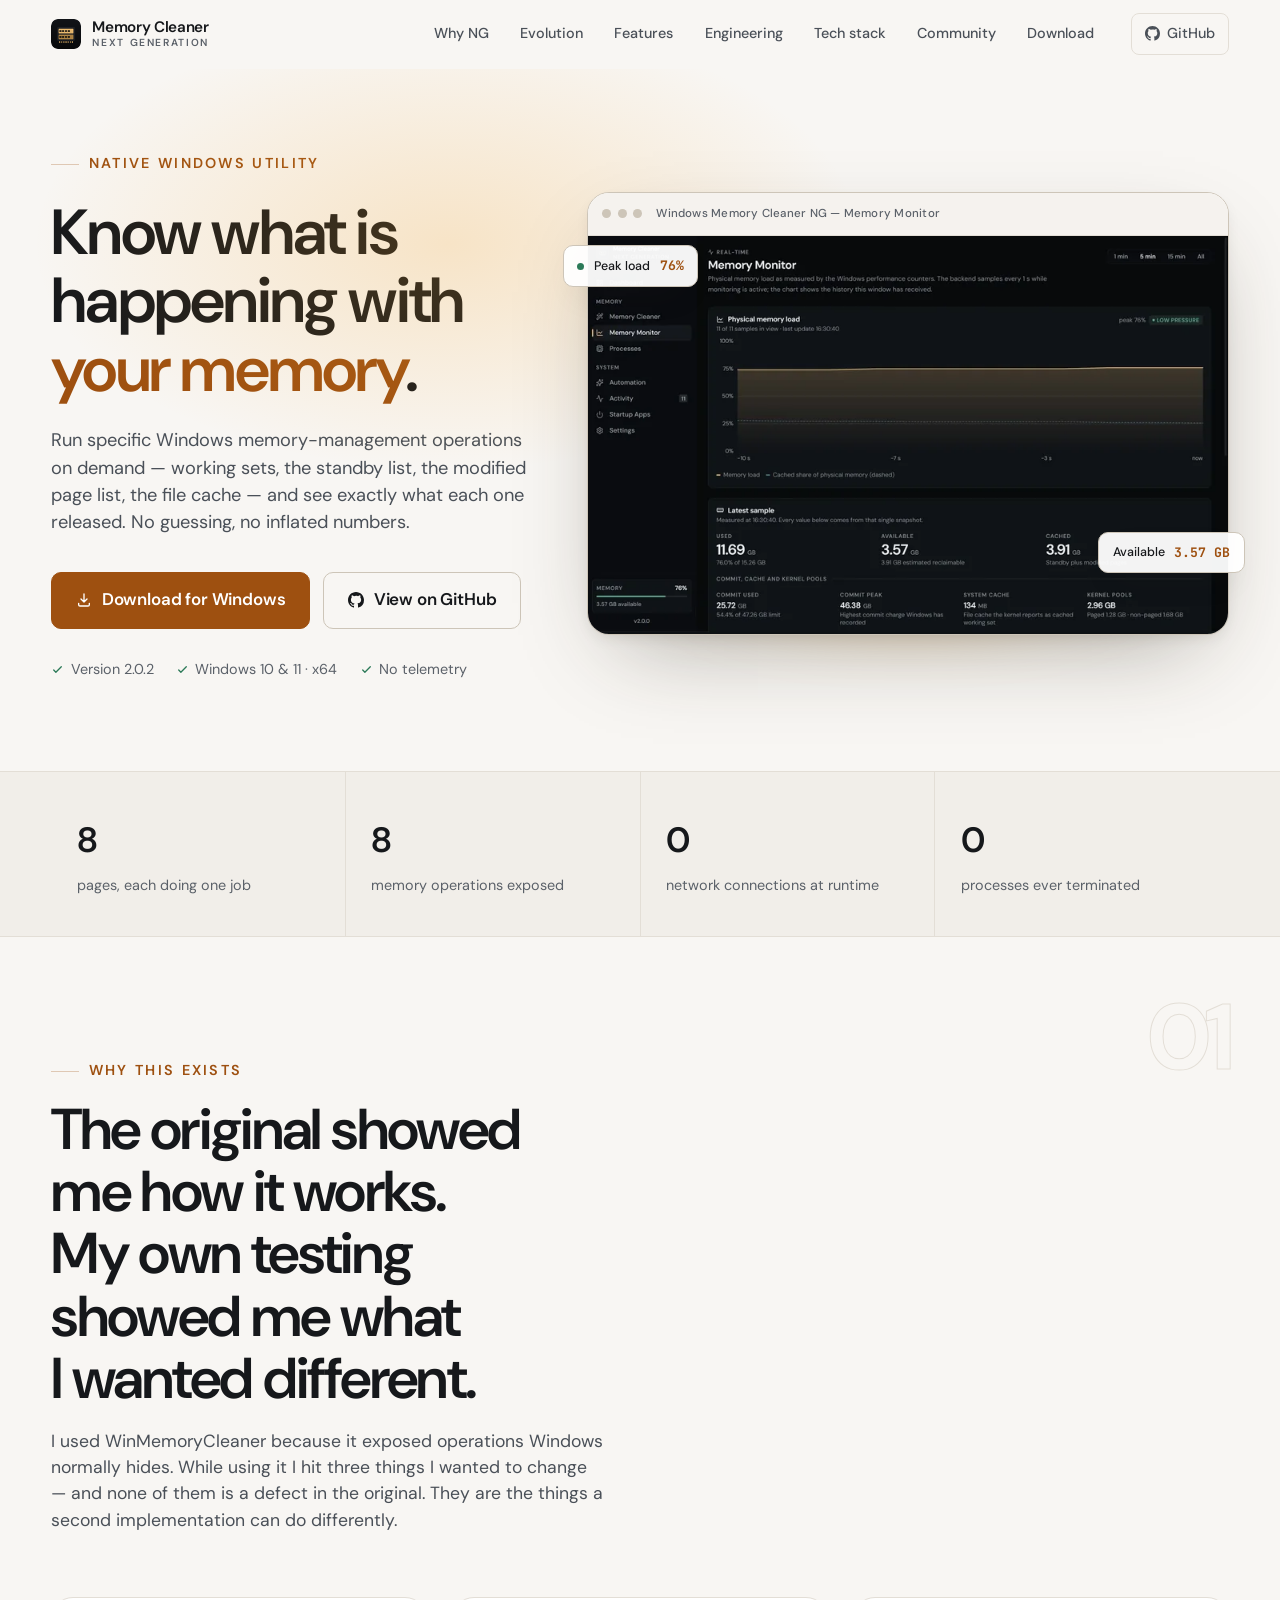
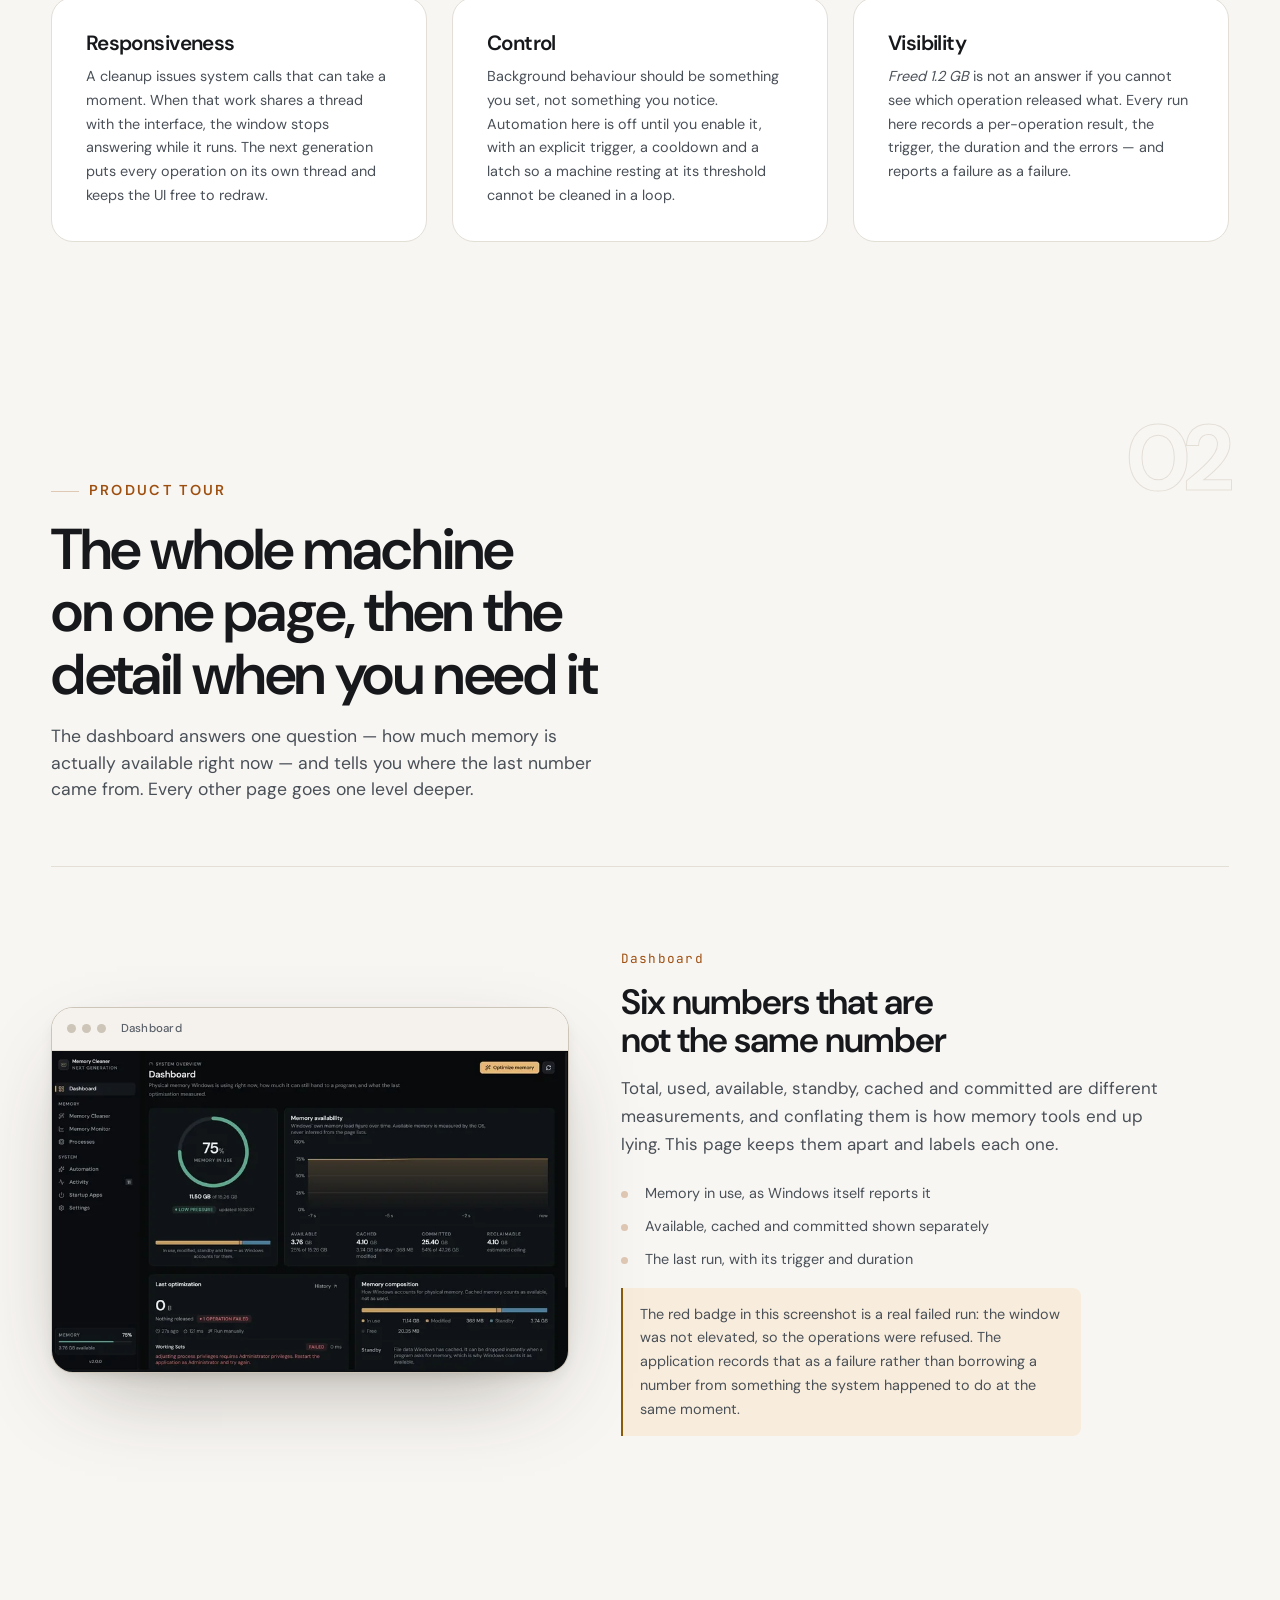
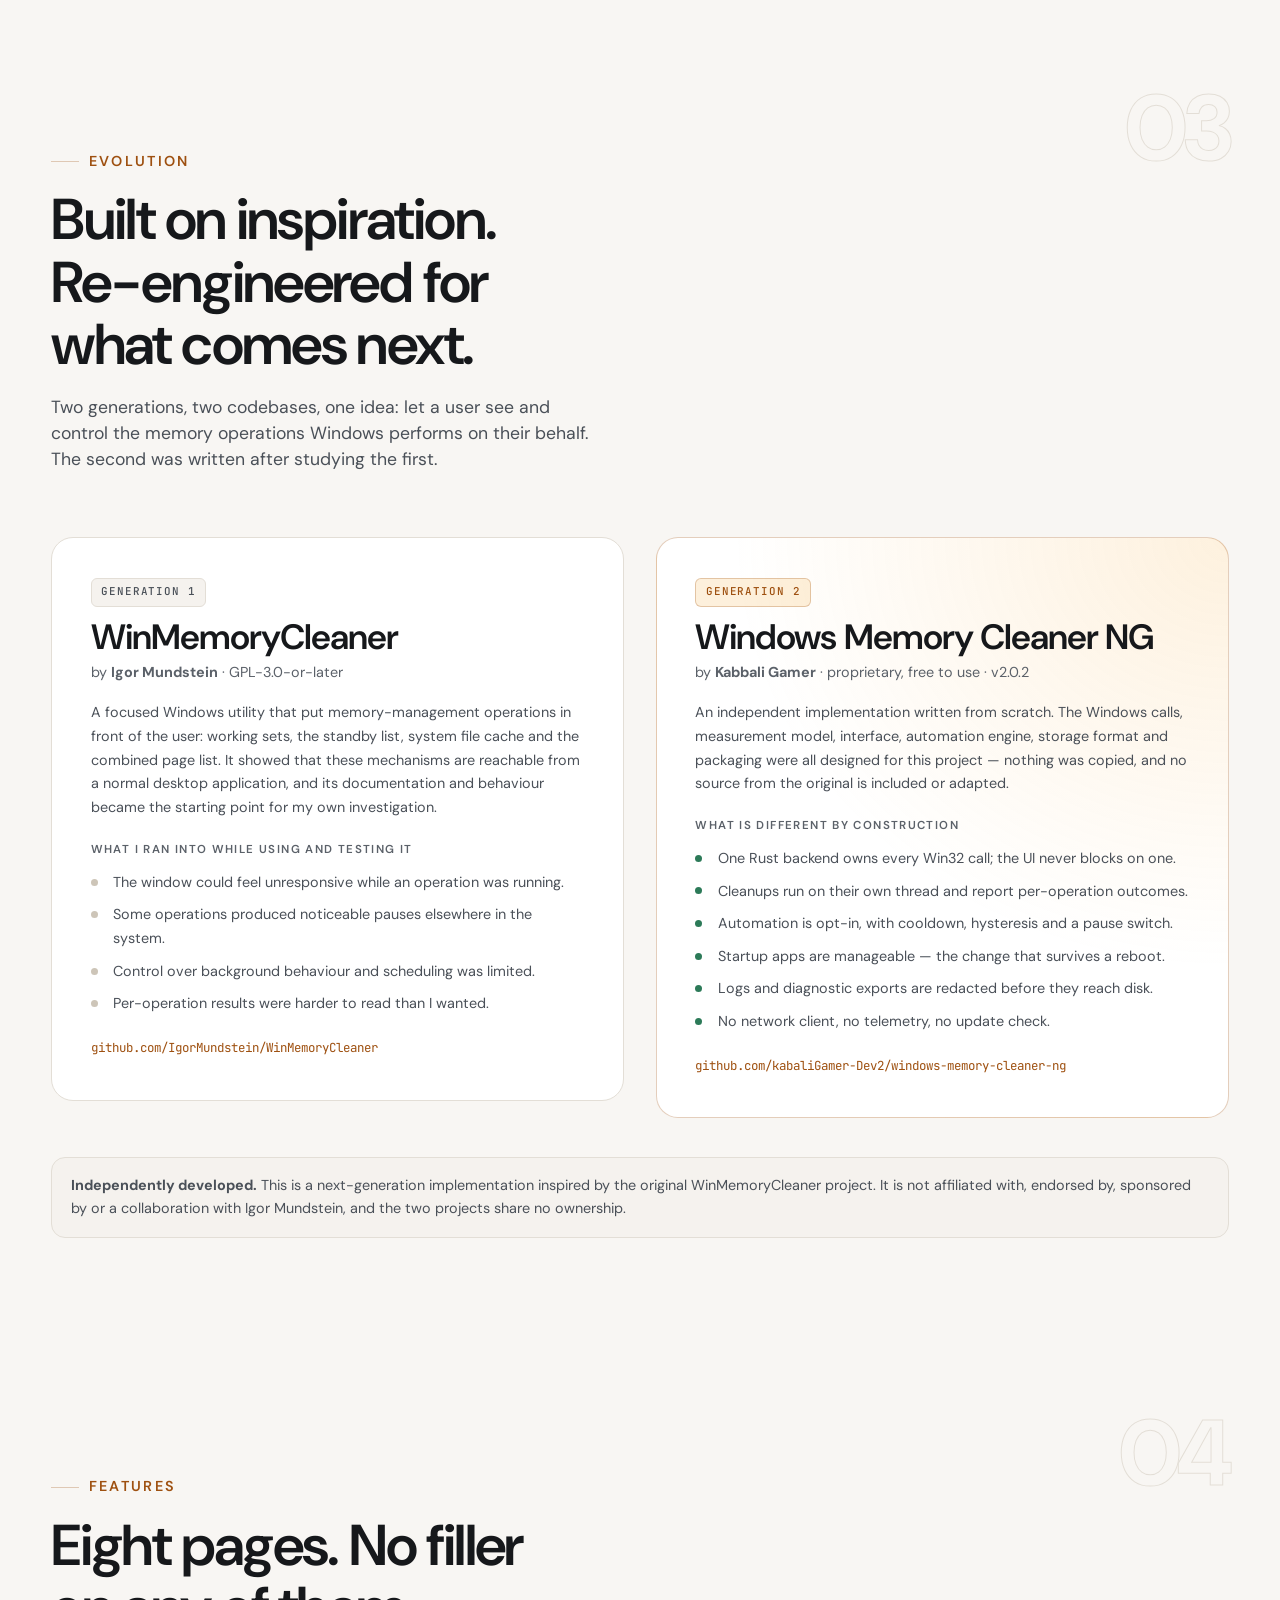
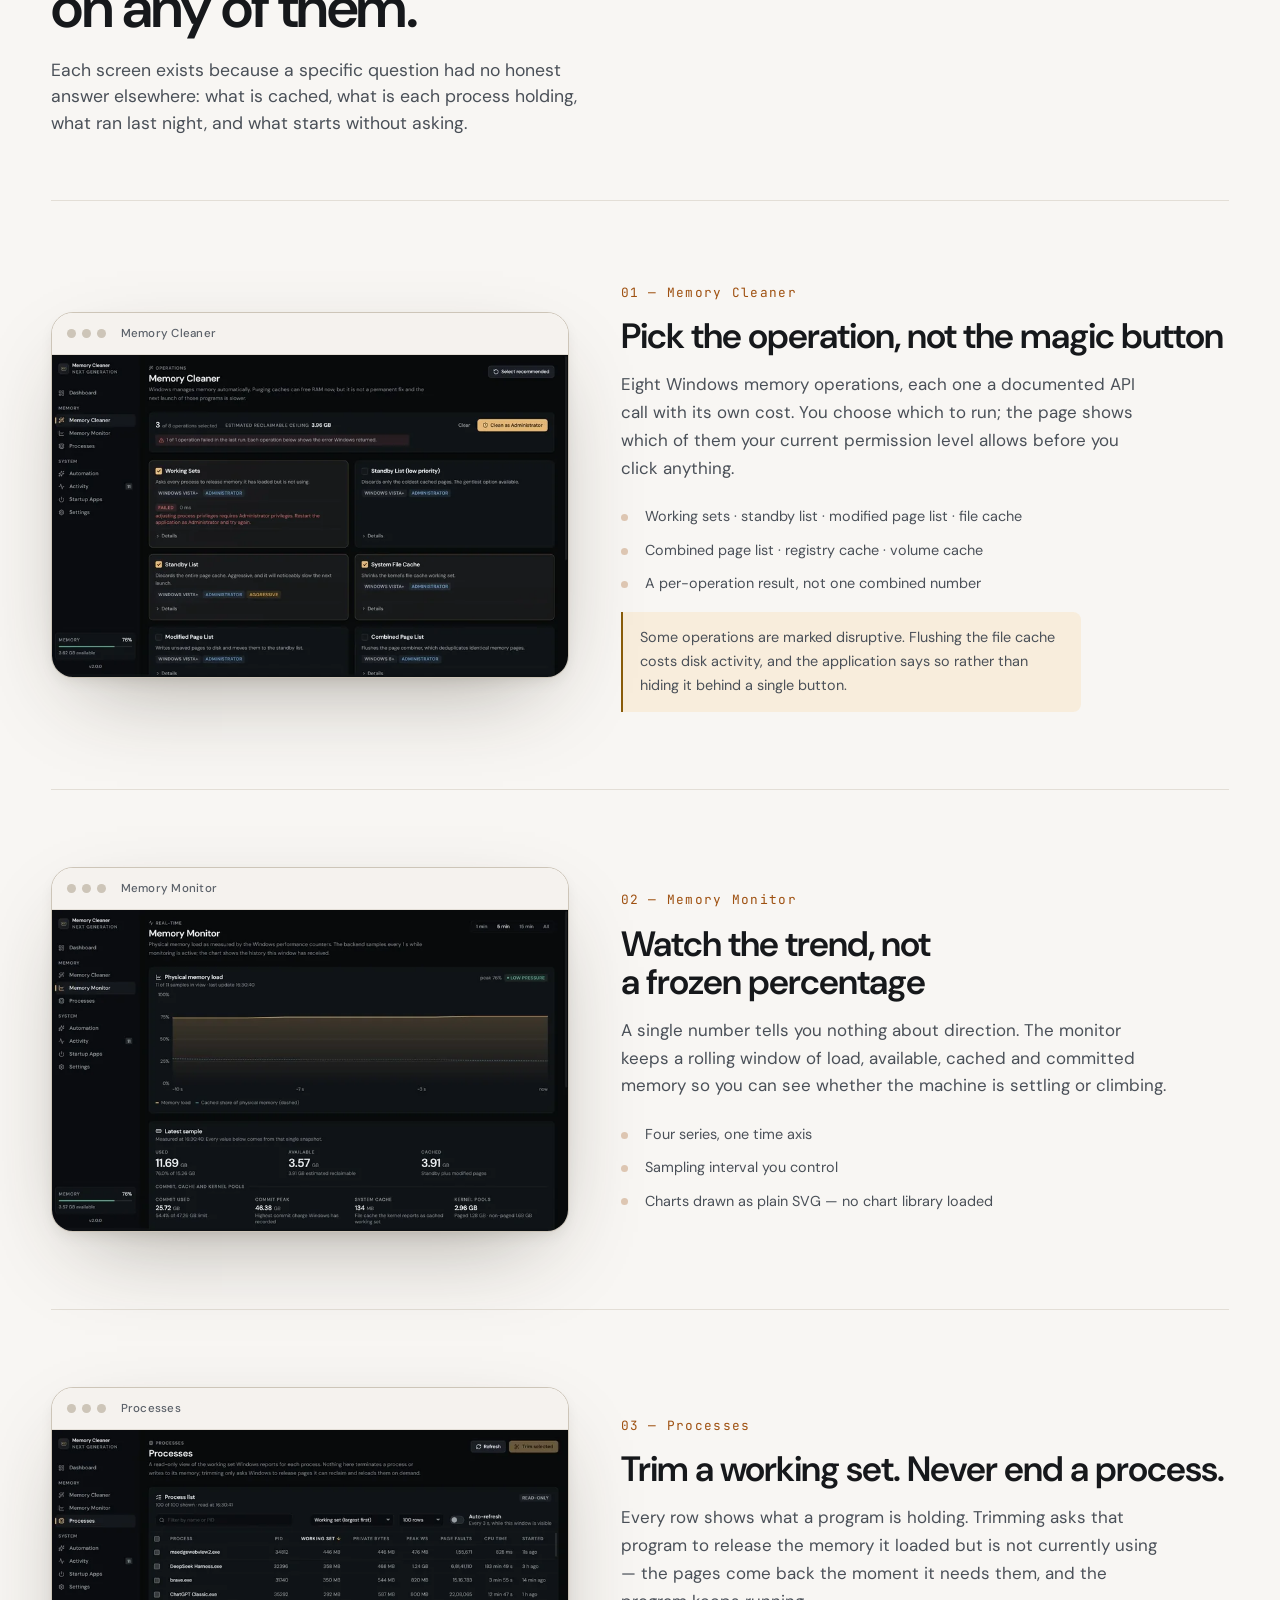
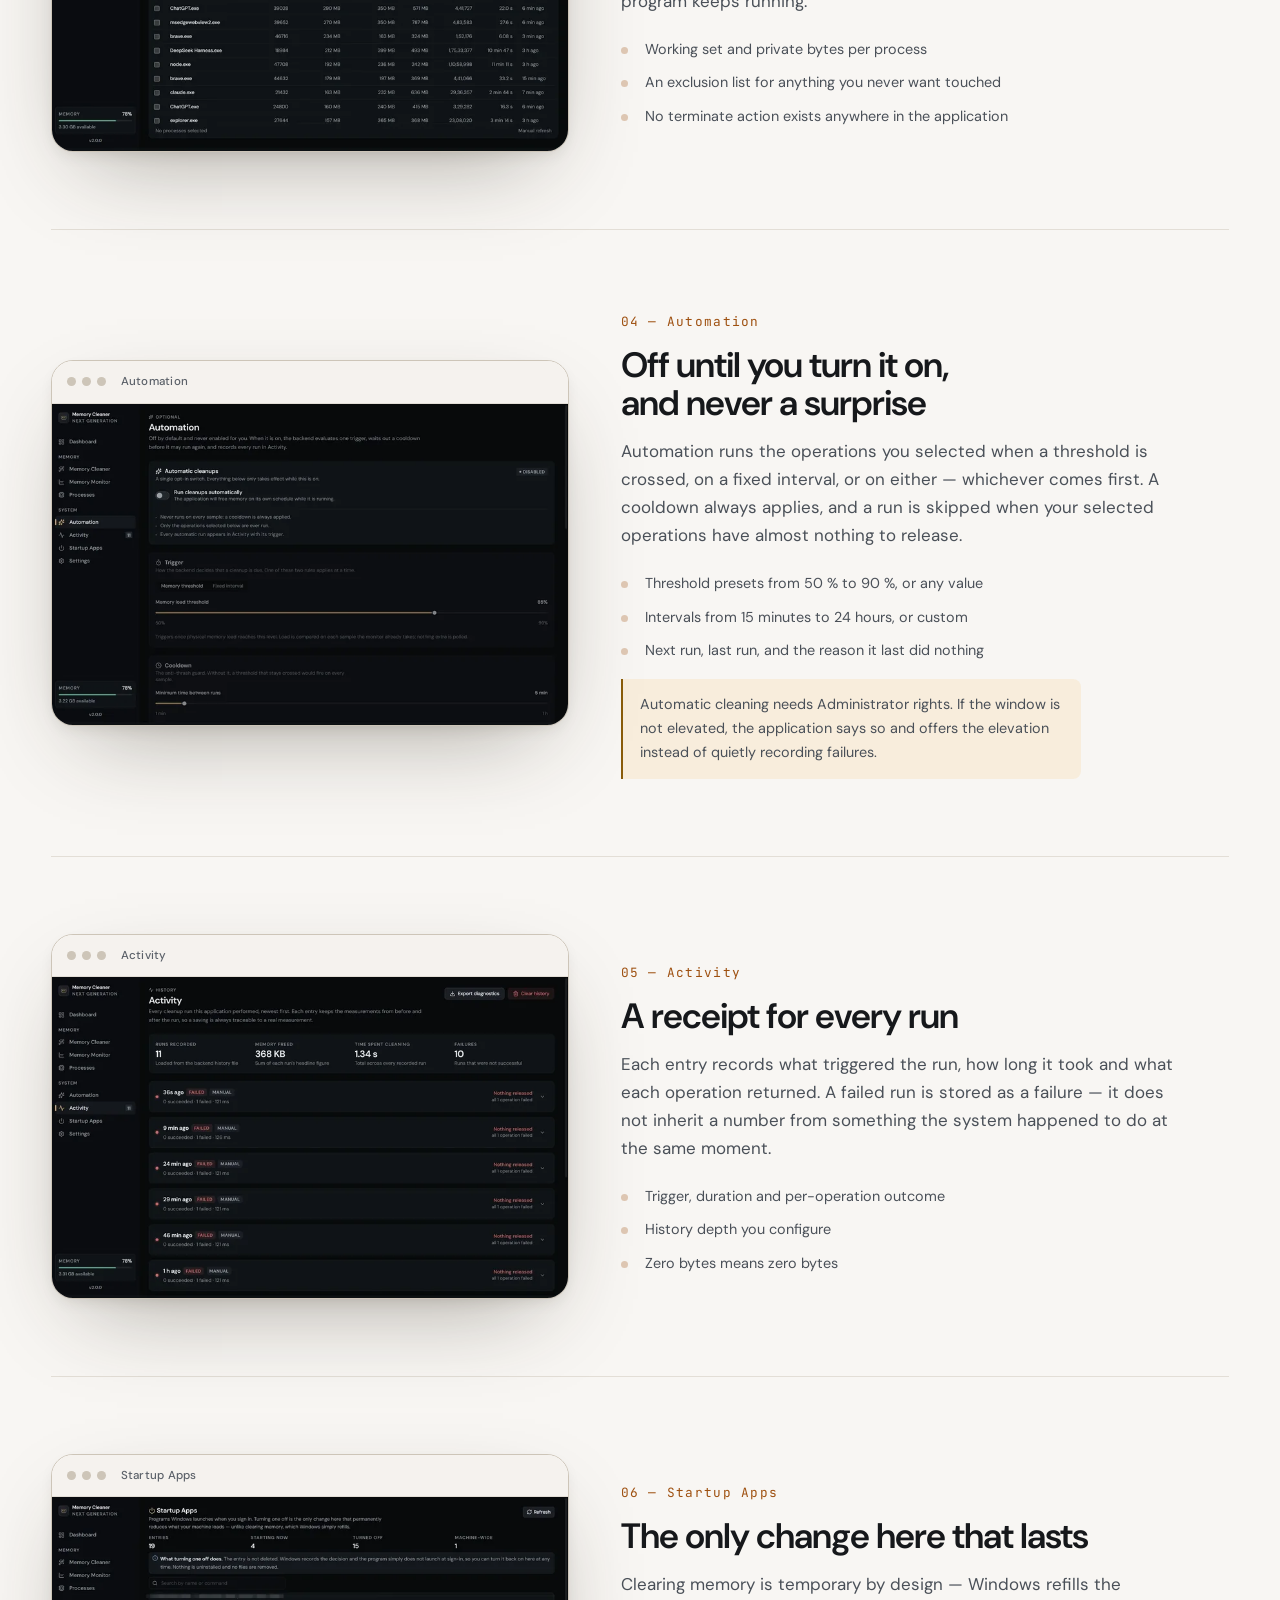
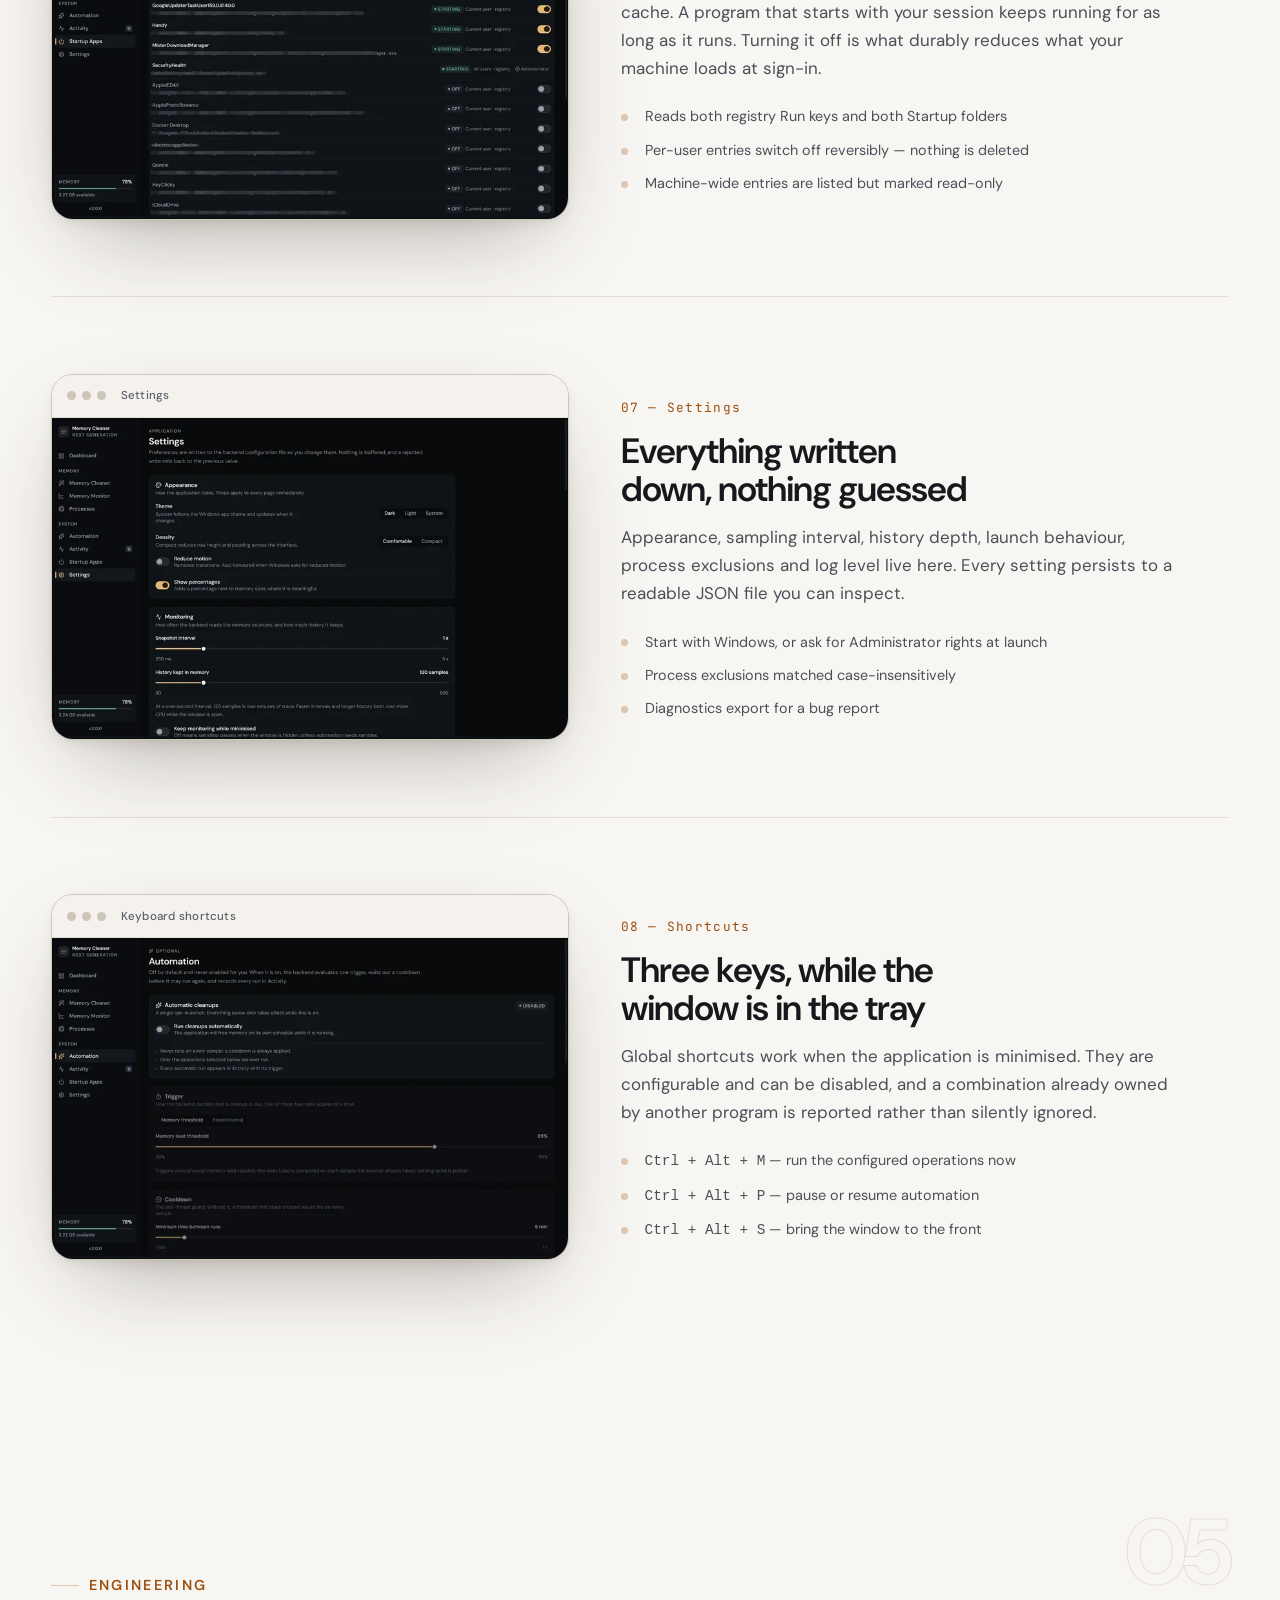
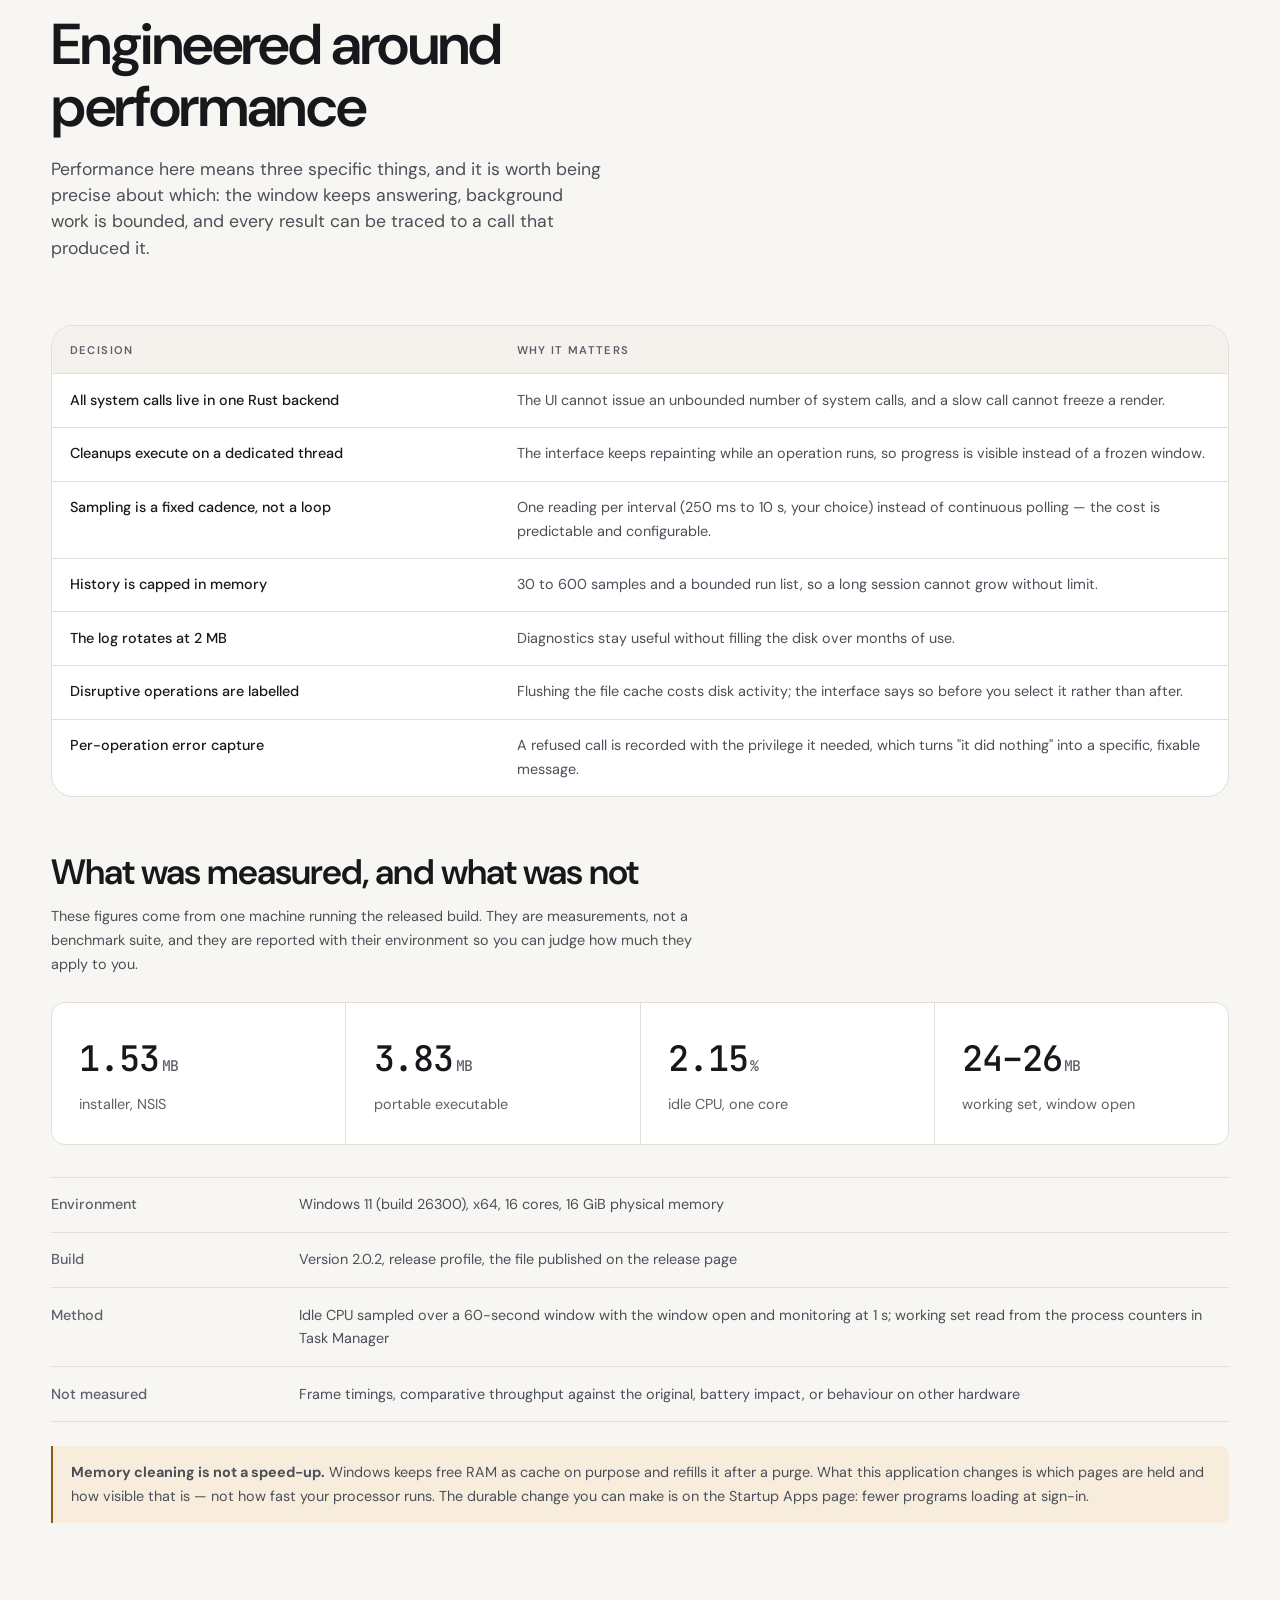
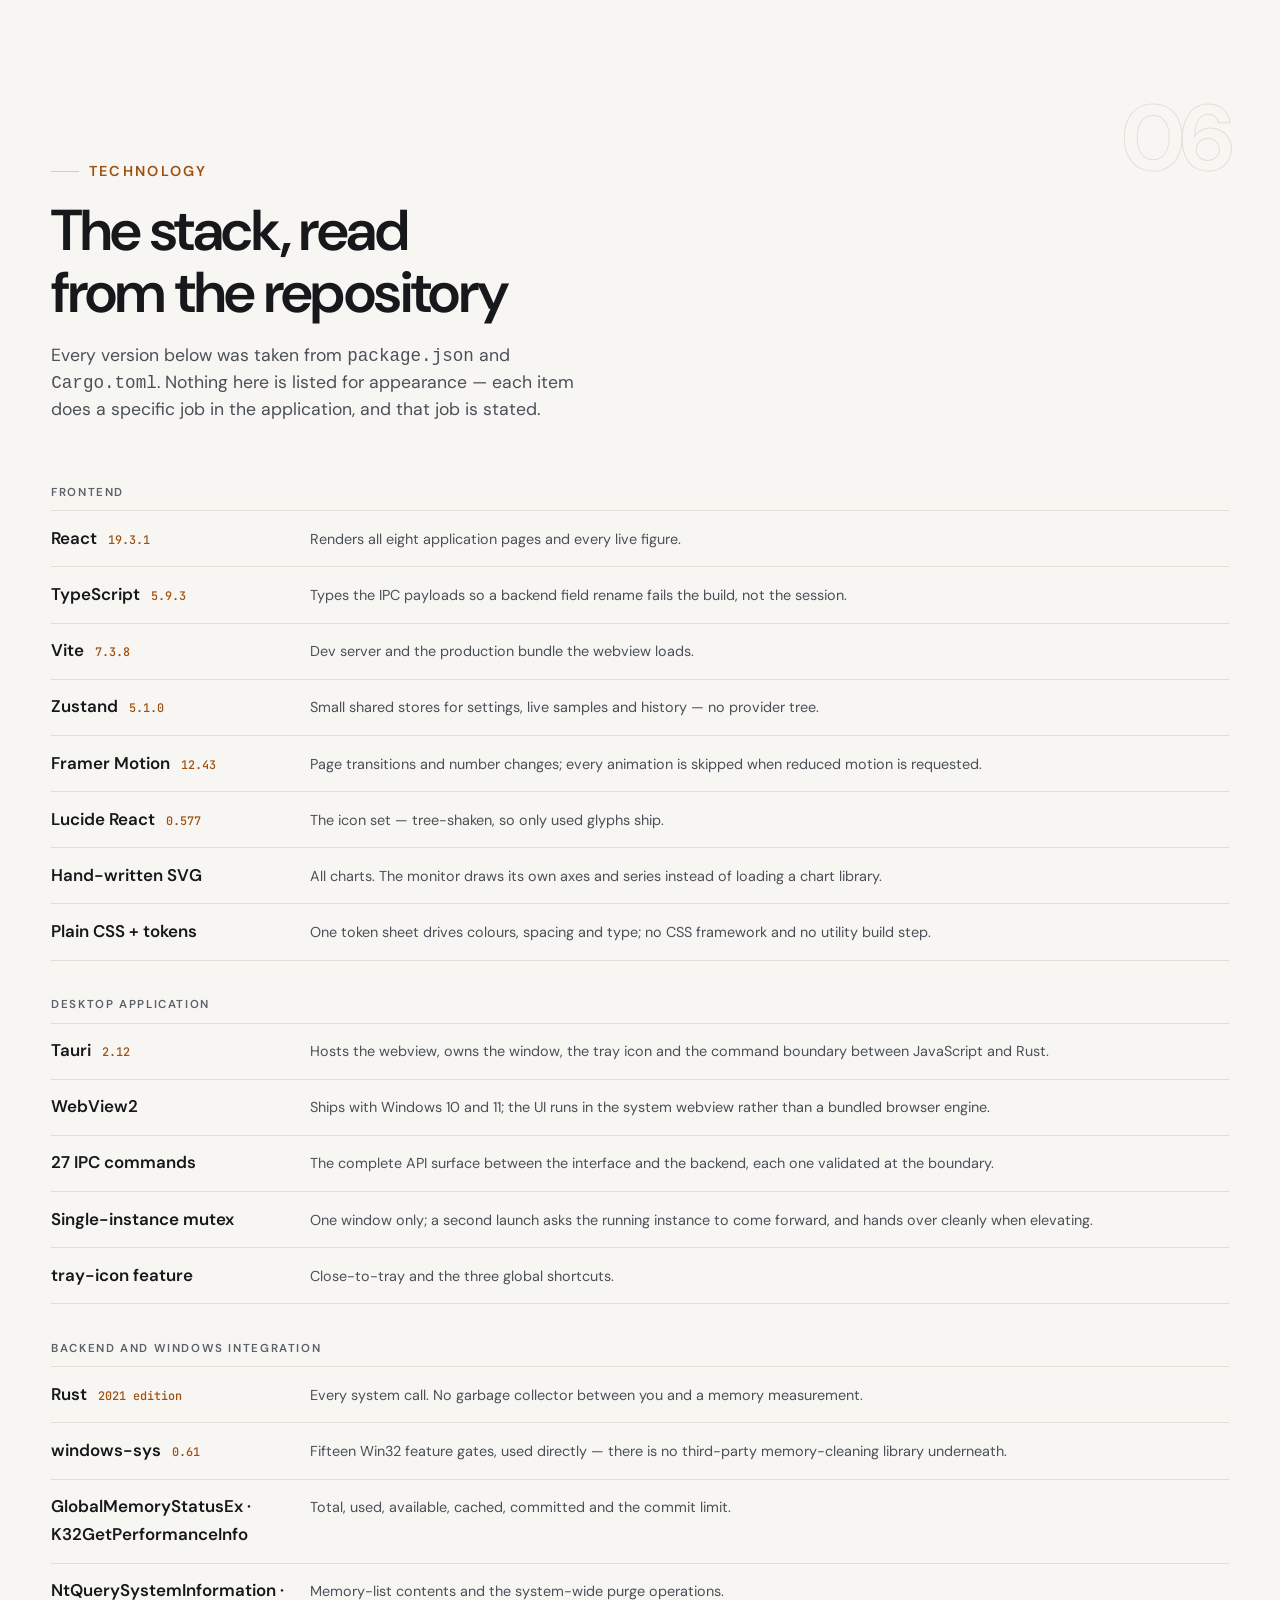
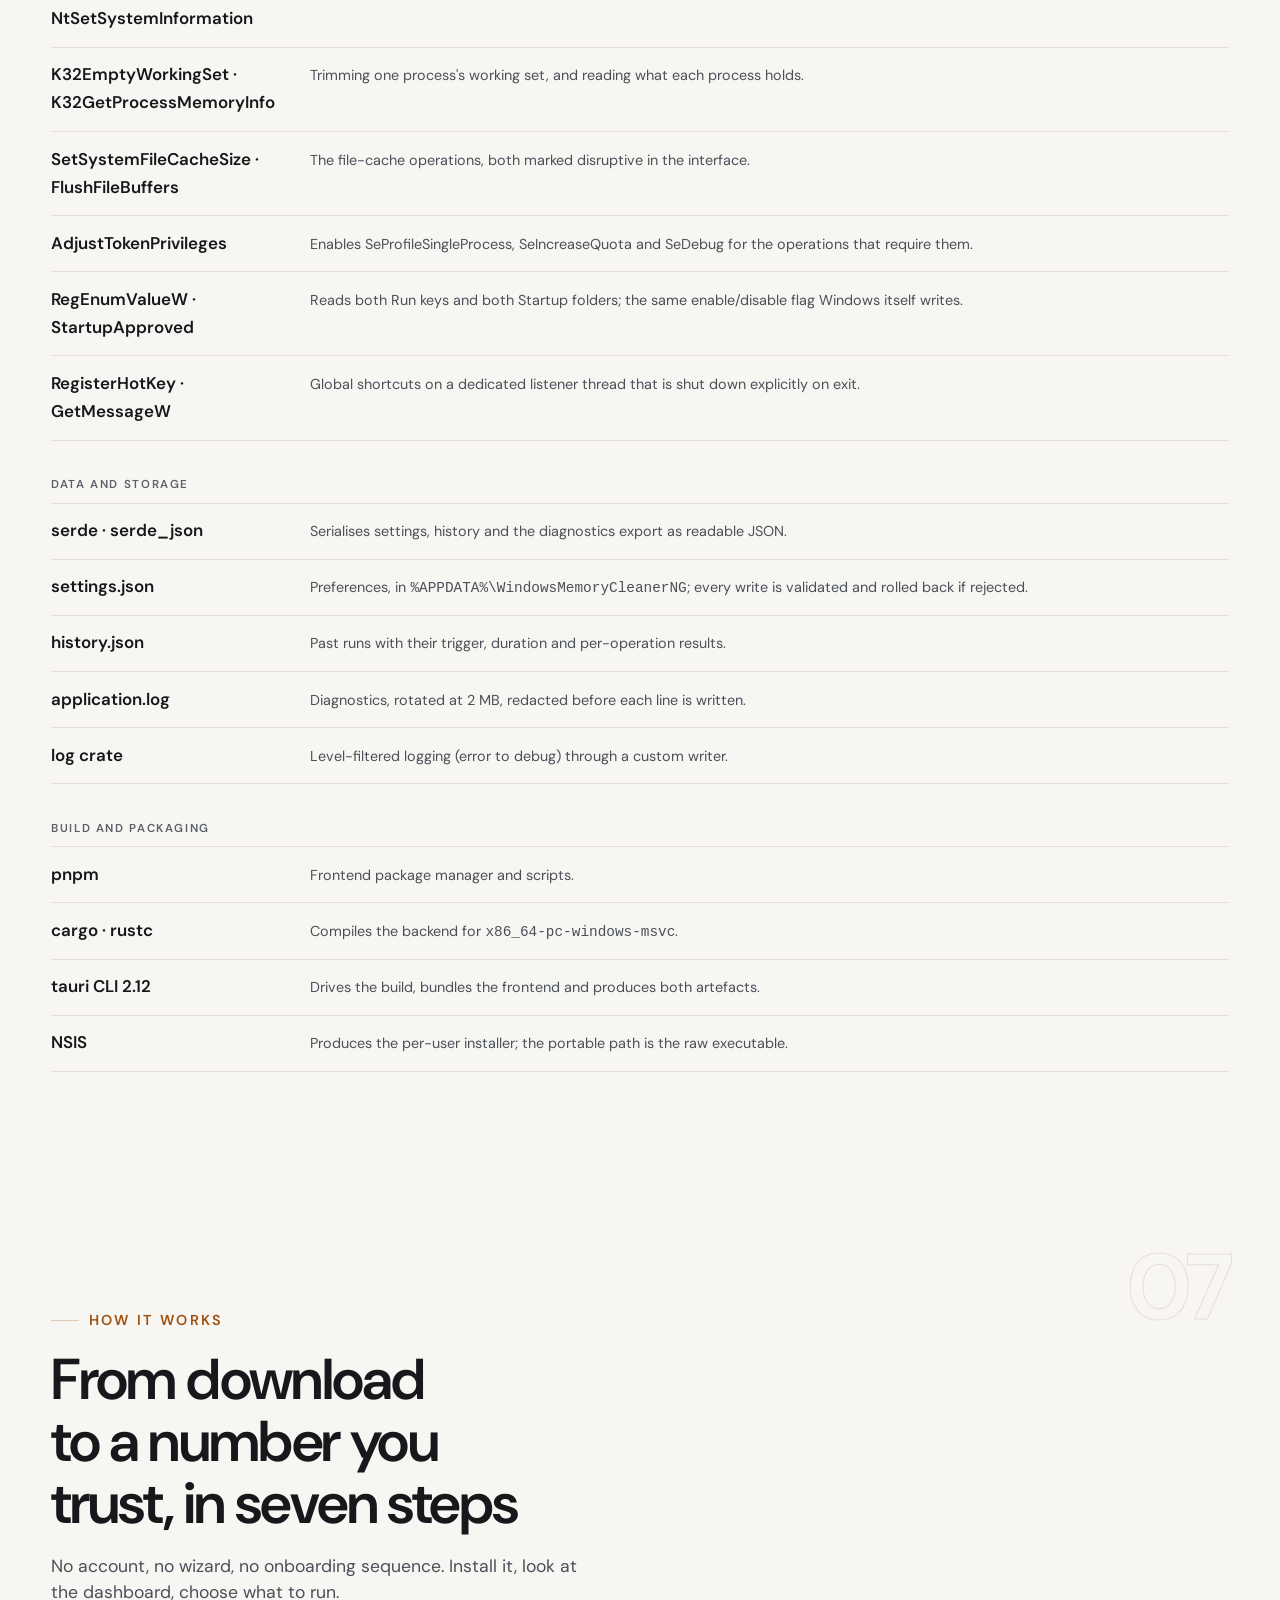
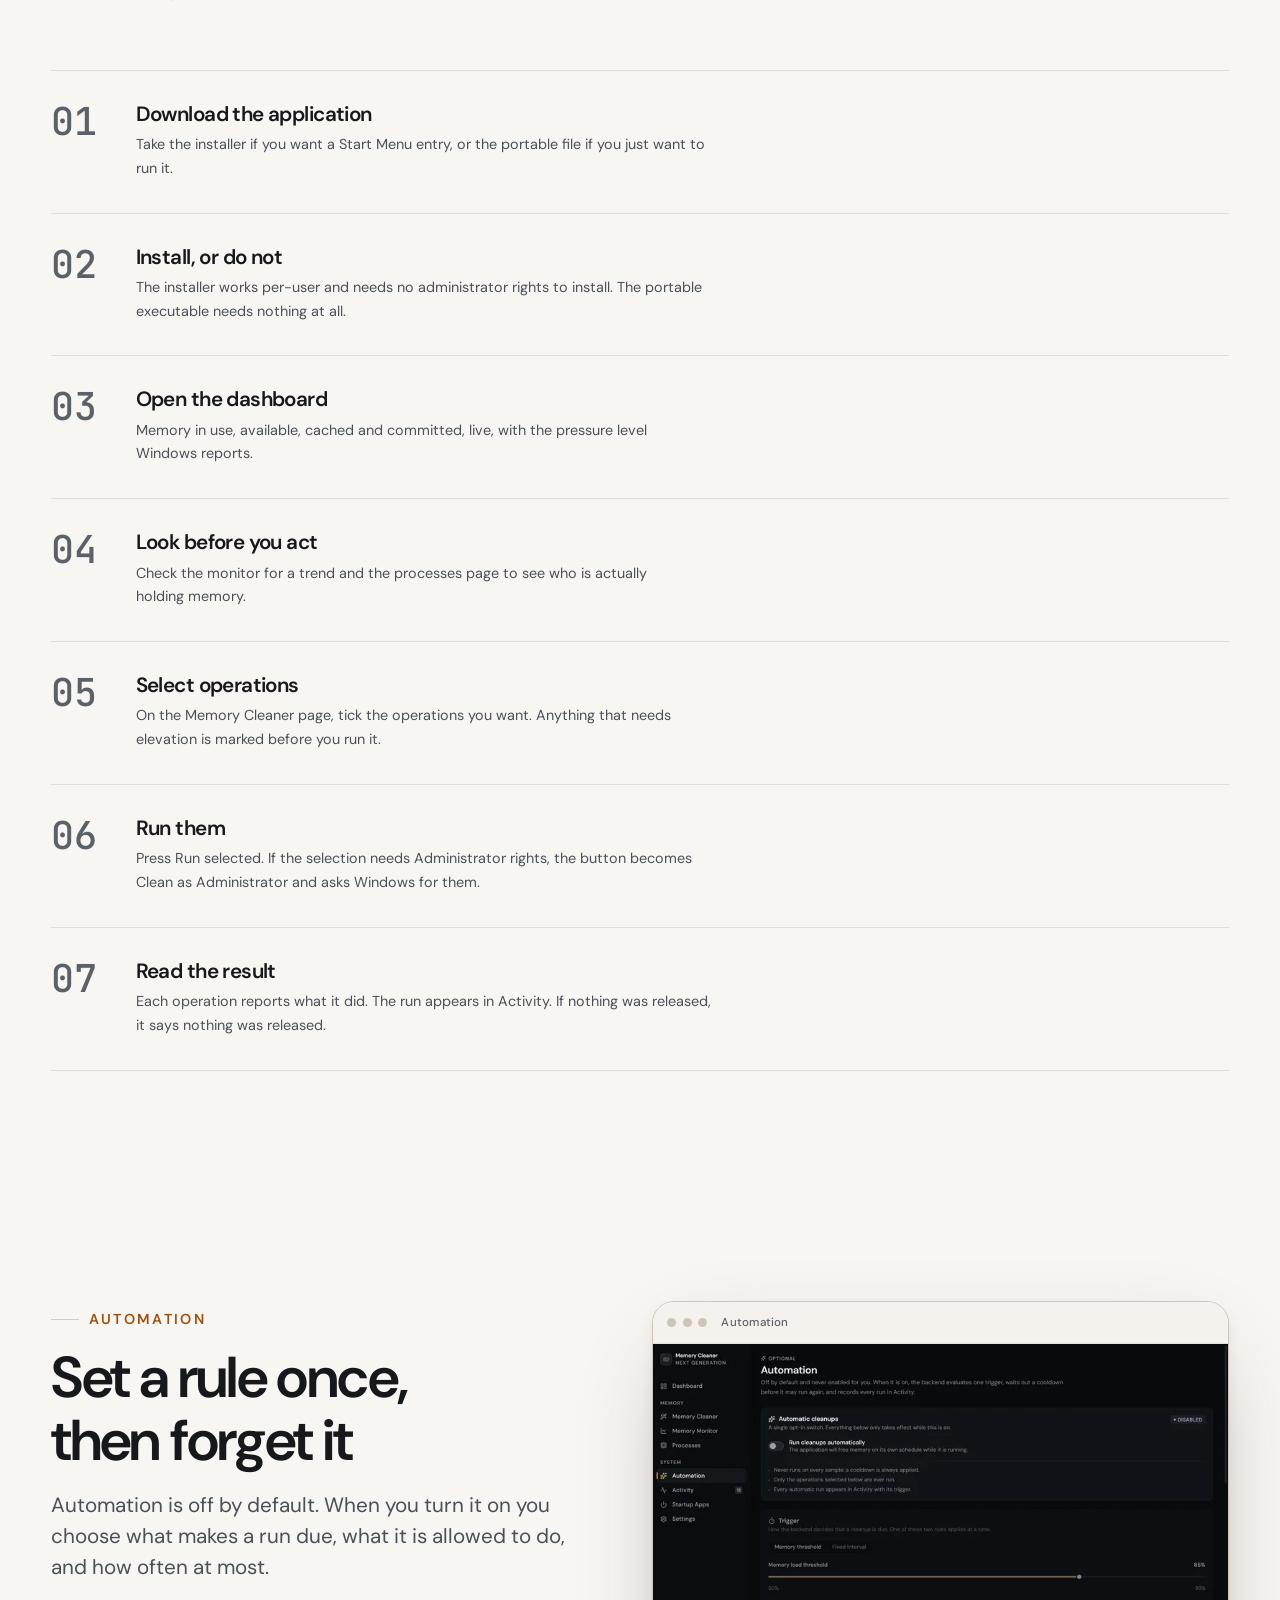
==== commit 7be412e0: "Point downloads at v2.0.2" ====
--- a/index.html
+++ b/index.html
@@ -106,7 +106,7 @@
         "applicationCategory": "UtilitiesApplication",
         "applicationSubCategory": "System Utility",
         "operatingSystem": "Windows 10, Windows 11",
-        "softwareVersion": "2.0.1",
+        "softwareVersion": "2.0.2",
         "fileSize": "3.83MB",
         "softwareRequirements": "Windows 10 (1809) or Windows 11, x64. Microsoft Edge WebView2 runtime.",
         "inLanguage": "en",
@@ -127,7 +127,7 @@
         "license": "https://github.com/kabaliGamer-Dev2/windows-memory-cleaner-ng/blob/main/LICENSE",
         "url": "https://kabaligamer-dev2.github.io/windows-memory-cleaner-ng-website/",
         "image": "https://kabaligamer-dev2.github.io/windows-memory-cleaner-ng-website/assets/og-cover.jpg",
-        "downloadUrl": "https://github.com/kabaliGamer-Dev2/windows-memory-cleaner-ng/releases/download/v2.0.1/WindowsMemoryCleanerNG_2.0.1_x64-setup.exe",
+        "downloadUrl": "https://github.com/kabaliGamer-Dev2/windows-memory-cleaner-ng/releases/download/v2.0.2/WindowsMemoryCleanerNG_2.0.2_x64-setup.exe",
         "description": "A native Windows utility that runs documented Windows memory-management operations on demand and measures what each one released."
       }
     </script>
@@ -272,7 +272,7 @@
             </p>
 
             <div class="hero__cta">
-              <a class="btn btn--primary" href="https://github.com/kabaliGamer-Dev2/windows-memory-cleaner-ng/releases/download/v2.0.1/WindowsMemoryCleanerNG_2.0.1_x64-setup.exe" download>
+              <a class="btn btn--primary" href="https://github.com/kabaliGamer-Dev2/windows-memory-cleaner-ng/releases/download/v2.0.2/WindowsMemoryCleanerNG_2.0.2_x64-setup.exe" download>
                 <svg width="16" height="16" viewBox="0 0 24 24" fill="none" stroke="currentColor" stroke-width="2" aria-hidden="true">
                   <path d="M12 3v12m0 0 4.5-4.5M12 15l-4.5-4.5M4 17v2a2 2 0 0 0 2 2h12a2 2 0 0 0 2-2v-2" stroke-linecap="round" stroke-linejoin="round" />
                 </svg>
@@ -294,7 +294,7 @@
             <p class="hero__meta">
               <span>
                 <svg width="13" height="13" viewBox="0 0 24 24" fill="none" stroke="currentColor" stroke-width="2.4" aria-hidden="true"><path d="m5 13 4 4L19 7" stroke-linecap="round" stroke-linejoin="round" /></svg>
-                Version 2.0.1
+                Version 2.0.2
               </span>
               <span>
                 <svg width="13" height="13" viewBox="0 0 24 24" fill="none" stroke="currentColor" stroke-width="2.4" aria-hidden="true"><path d="m5 13 4 4L19 7" stroke-linecap="round" stroke-linejoin="round" /></svg>
@@ -499,7 +499,7 @@
                 <span class="evo-badge evo-badge--current">Generation 2</span>
                 <h3>Windows Memory Cleaner NG</h3>
                 <p class="evo-card__meta">
-                  by <strong>Kabbali Gamer</strong> · proprietary, free to use · v2.0.1
+                  by <strong>Kabbali Gamer</strong> · proprietary, free to use · v2.0.2
                 </p>
               </header>
               <p>
@@ -850,7 +850,7 @@
 
           <dl class="spec">
             <div class="spec__row"><dt class="spec__key">Environment</dt><dd class="spec__val">Windows 11 (build 26300), x64, 16 cores, 16 GiB physical memory</dd></div>
-            <div class="spec__row"><dt class="spec__key">Build</dt><dd class="spec__val">Version 2.0.1, release profile, the file published on the release page</dd></div>
+            <div class="spec__row"><dt class="spec__key">Build</dt><dd class="spec__val">Version 2.0.2, release profile, the file published on the release page</dd></div>
             <div class="spec__row"><dt class="spec__key">Method</dt><dd class="spec__val">Idle CPU sampled over a 60-second window with the window open and monitoring at 1 s; working set read from the process counters in Task Manager</dd></div>
             <div class="spec__row"><dt class="spec__key">Not measured</dt><dd class="spec__val">Frame timings, comparative throughput against the original, battery impact, or behaviour on other hardware</dd></div>
           </dl>
@@ -1277,7 +1277,7 @@
                 <div class="download__state download__state--ok" id="downloadState" role="status">
                   <svg width="15" height="15" viewBox="0 0 24 24" fill="none" stroke="currentColor" stroke-width="2.4" aria-hidden="true"><path d="m5 13 4 4L19 7" stroke-linecap="round" stroke-linejoin="round" /></svg>
                   <span id="downloadStateText">
-                    Version 2.0.1 is published. Both files come from the project's GitHub release page,
+                    Version 2.0.2 is published. Both files come from the project's GitHub release page,
                     so the link starts the download directly — no sign-up, no interstitial, no mirror.
                     Check the SHA-256 below if you want proof the file you got is the file that was built.
                   </span>
@@ -1286,7 +1286,7 @@
                 <dl class="download__facts">
                   <div class="fact">
                     <dt>Version</dt>
-                    <dd>2.0.1</dd>
+                    <dd>2.0.2</dd>
                   </div>
                   <div class="fact">
                     <dt>Platform</dt>
@@ -1315,8 +1315,8 @@
                   <div class="fact">
                     <dt>Installer SHA-256</dt>
                     <dd class="copy-row">
-                      <span id="shaValue">111f13b281bf7a946c3e637ddb63be2015bf5bae73906184339a6d18b3f281ac</span>
-                      <button class="copy-btn" type="button" id="copySha" aria-label="Copy the installer SHA-256 checksum" data-copy="111f13b281bf7a946c3e637ddb63be2015bf5bae73906184339a6d18b3f281ac">
+                      <span id="shaValue">c7da4a438fe332c53461beb3c3b2d7142f1d04a42761cfcc5a3d706070cc7bdb</span>
+                      <button class="copy-btn" type="button" id="copySha" aria-label="Copy the installer SHA-256 checksum" data-copy="c7da4a438fe332c53461beb3c3b2d7142f1d04a42761cfcc5a3d706070cc7bdb">
                         <svg width="13" height="13" viewBox="0 0 24 24" fill="none" stroke="currentColor" stroke-width="2" aria-hidden="true"><rect x="9" y="9" width="12" height="12" rx="2" /><path d="M5 15V5a2 2 0 0 1 2-2h10" stroke-linecap="round" /></svg>
                       </button>
                     </dd>
@@ -1325,7 +1325,7 @@
                     <dt>Portable SHA-256</dt>
                     <dd class="copy-row">
                       <span>349f6ced45755558…</span>
-                      <button class="copy-btn" type="button" aria-label="Copy the portable SHA-256 checksum" data-copy="80e366fb81cb5eddc9df1fda3dd829fb314f2d04bc5d51f90902bc9068f5f20f">
+                      <button class="copy-btn" type="button" aria-label="Copy the portable SHA-256 checksum" data-copy="725116059187f760add62ecde7da960eee05b5da881983c850a8e7890e53725a">
                         <svg width="13" height="13" viewBox="0 0 24 24" fill="none" stroke="currentColor" stroke-width="2" aria-hidden="true"><rect x="9" y="9" width="12" height="12" rx="2" /><path d="M5 15V5a2 2 0 0 1 2-2h10" stroke-linecap="round" /></svg>
                       </button>
                     </dd>
@@ -1334,18 +1334,18 @@
               </div>
 
               <div class="download__cards">
-                <a class="dl" href="https://github.com/kabaliGamer-Dev2/windows-memory-cleaner-ng/releases/download/v2.0.1/WindowsMemoryCleanerNG_2.0.1_x64-setup.exe" download>
+                <a class="dl" href="https://github.com/kabaliGamer-Dev2/windows-memory-cleaner-ng/releases/download/v2.0.2/WindowsMemoryCleanerNG_2.0.2_x64-setup.exe" download>
                   <span class="dl__icon" aria-hidden="true">
                     <svg width="18" height="18" viewBox="0 0 24 24" fill="none" stroke="currentColor" stroke-width="2"><path d="M12 3v12m0 0 4.5-4.5M12 15l-4.5-4.5M4 17v2a2 2 0 0 0 2 2h12a2 2 0 0 0 2-2v-2" stroke-linecap="round" stroke-linejoin="round" /></svg>
                   </span>
                   <div>
-                    <div class="dl__name">WindowsMemoryCleanerNG_2.0.1_x64-setup.exe</div>
+                    <div class="dl__name">WindowsMemoryCleanerNG_2.0.2_x64-setup.exe</div>
                     <div class="dl__meta">Installer · 1.53 MB · recommended</div>
                   </div>
                   <span class="btn btn--primary btn--sm">Download</span>
                 </a>
 
-                <a class="dl" href="https://github.com/kabaliGamer-Dev2/windows-memory-cleaner-ng/releases/download/v2.0.1/WindowsMemoryCleanerNG.exe" download>
+                <a class="dl" href="https://github.com/kabaliGamer-Dev2/windows-memory-cleaner-ng/releases/download/v2.0.2/WindowsMemoryCleanerNG.exe" download>
                   <span class="dl__icon" aria-hidden="true">
                     <svg width="18" height="18" viewBox="0 0 24 24" fill="none" stroke="currentColor" stroke-width="2"><path d="M4 6h16M4 12h16M4 18h10" stroke-linecap="round" /></svg>
                   </span>
@@ -1356,10 +1356,10 @@
                   <span class="btn btn--ghost btn--sm">Download</span>
                 </a>
 
-                <a class="btn btn--ghost" href="https://github.com/kabaliGamer-Dev2/windows-memory-cleaner-ng/releases/download/v2.0.1/SHA256SUMS.txt" target="_blank" rel="noopener noreferrer">
+                <a class="btn btn--ghost" href="https://github.com/kabaliGamer-Dev2/windows-memory-cleaner-ng/releases/download/v2.0.2/SHA256SUMS.txt" target="_blank" rel="noopener noreferrer">
                   Checksums (SHA-256)
                 </a>
-                <a class="btn btn--ghost" href="https://github.com/kabaliGamer-Dev2/windows-memory-cleaner-ng/releases/tag/v2.0.1" target="_blank" rel="noopener noreferrer">Release notes</a>
+                <a class="btn btn--ghost" href="https://github.com/kabaliGamer-Dev2/windows-memory-cleaner-ng/releases/tag/v2.0.2" target="_blank" rel="noopener noreferrer">Release notes</a>
               </div>
             </div>
           </div>
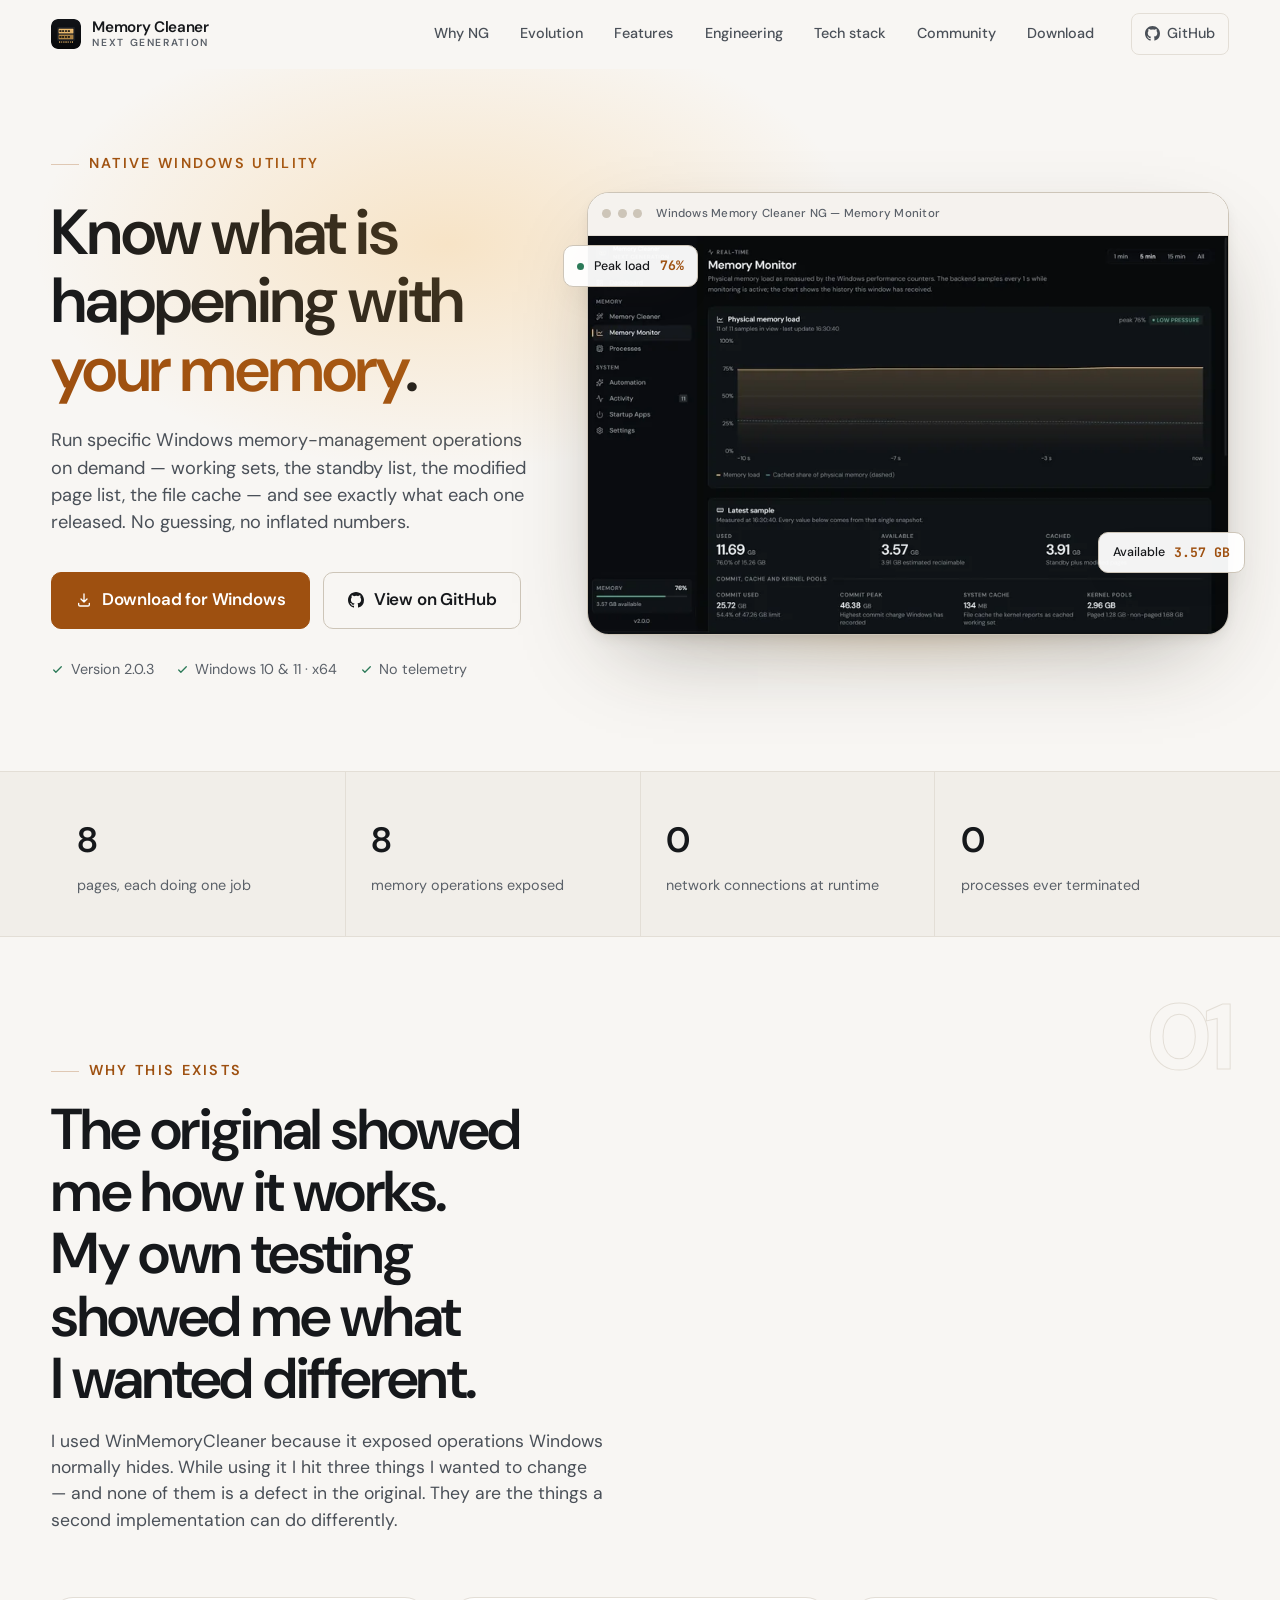
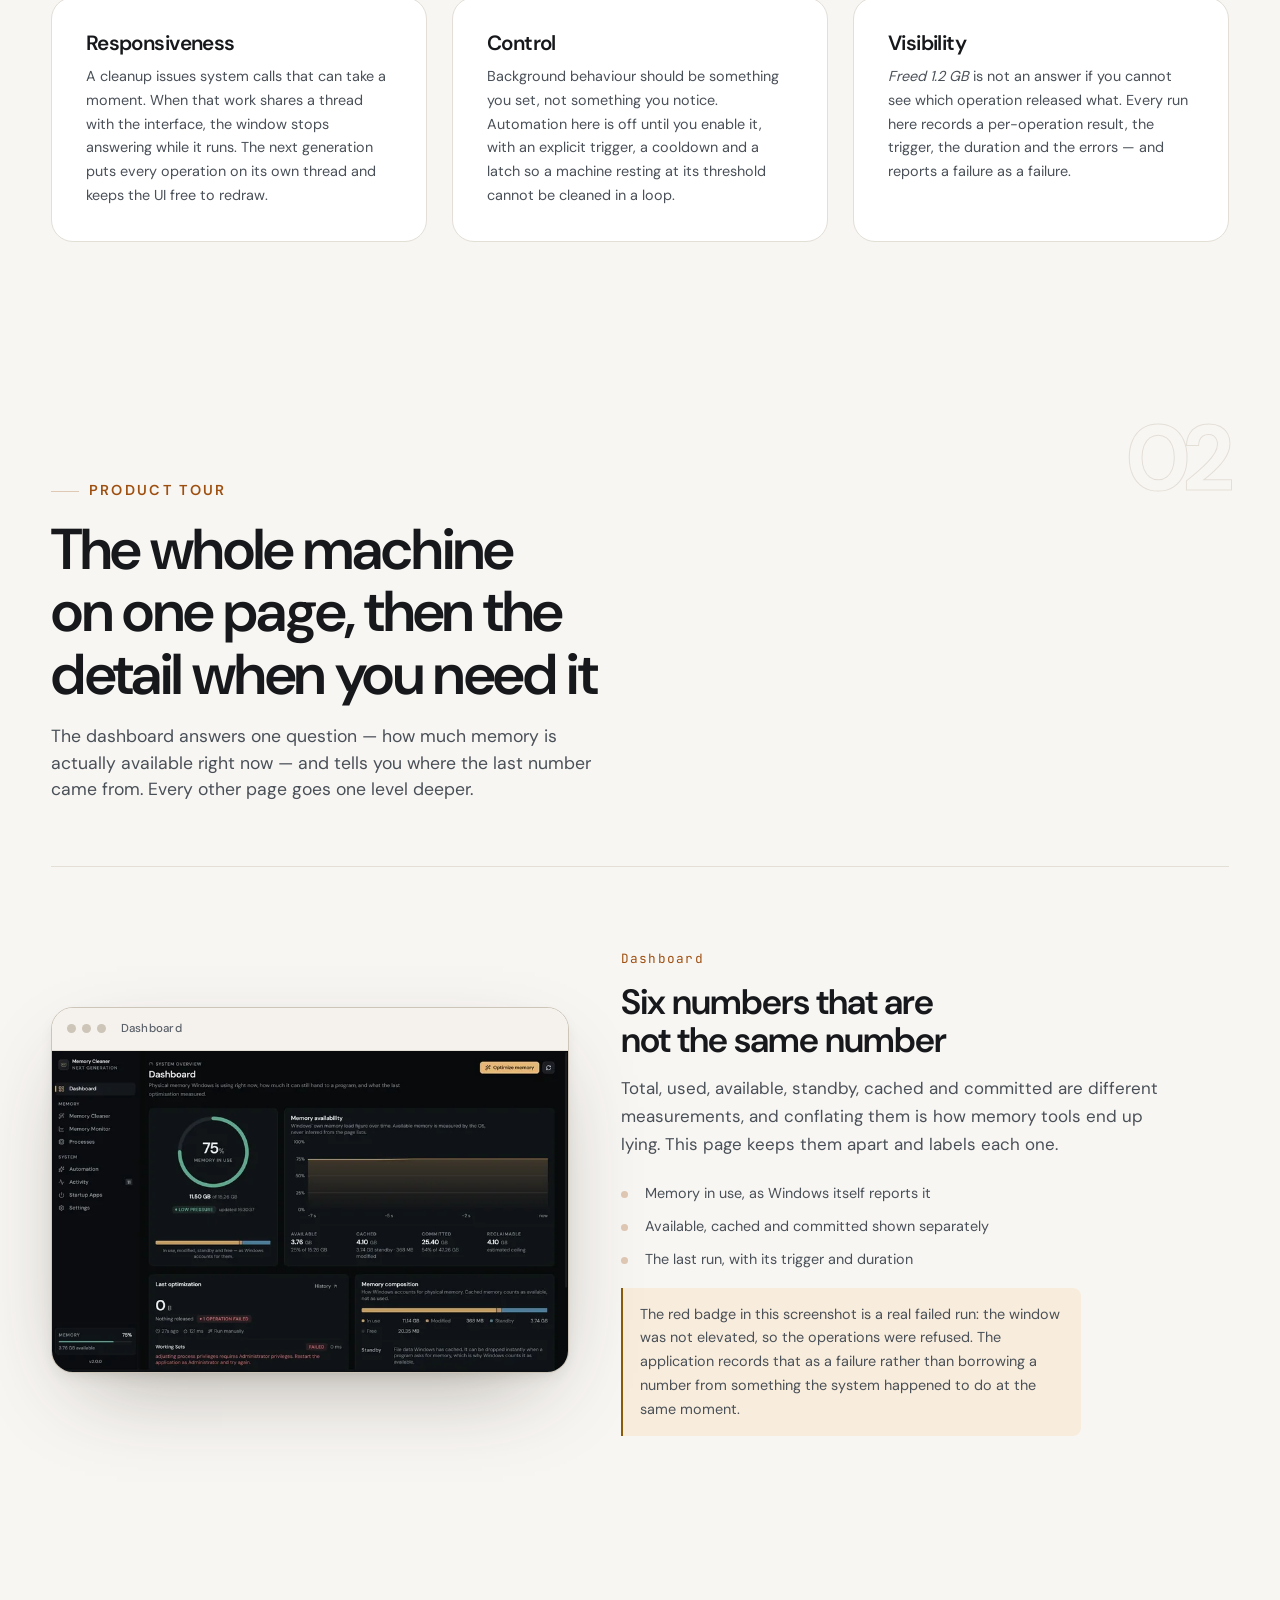
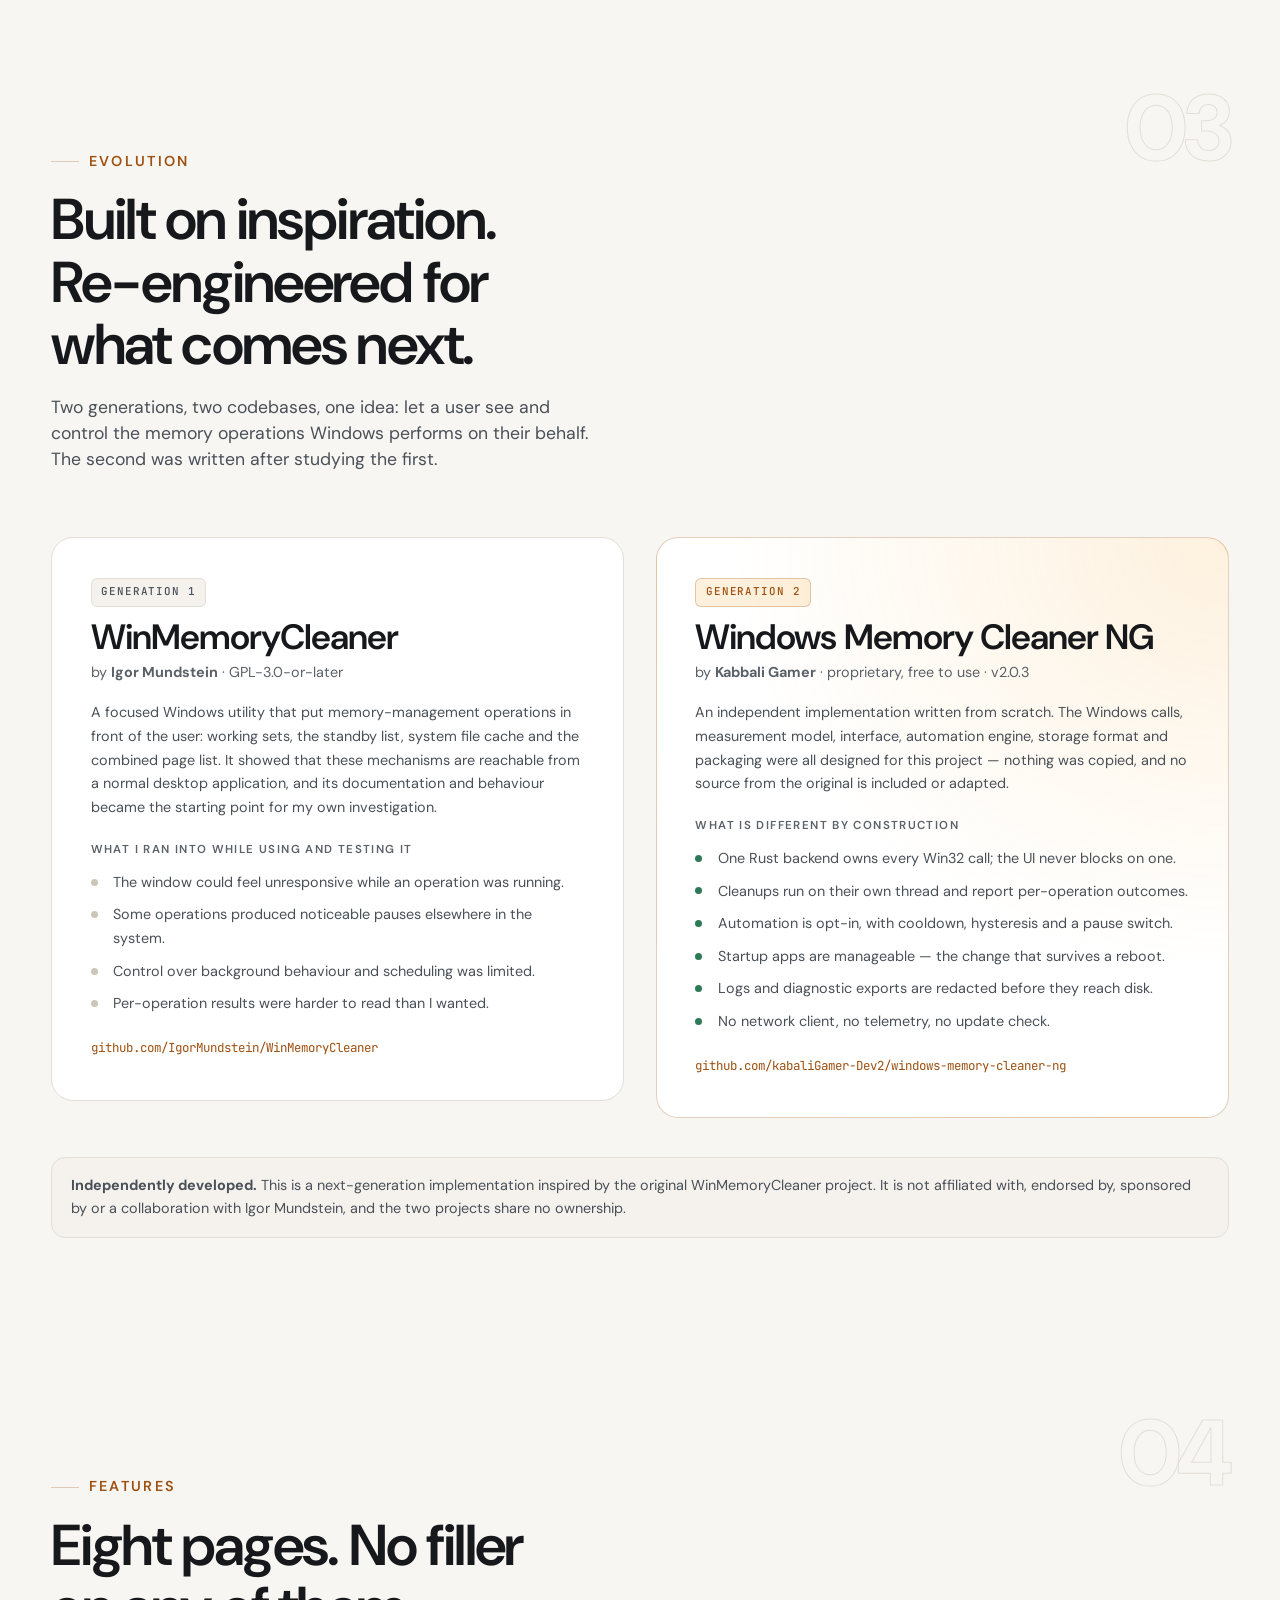
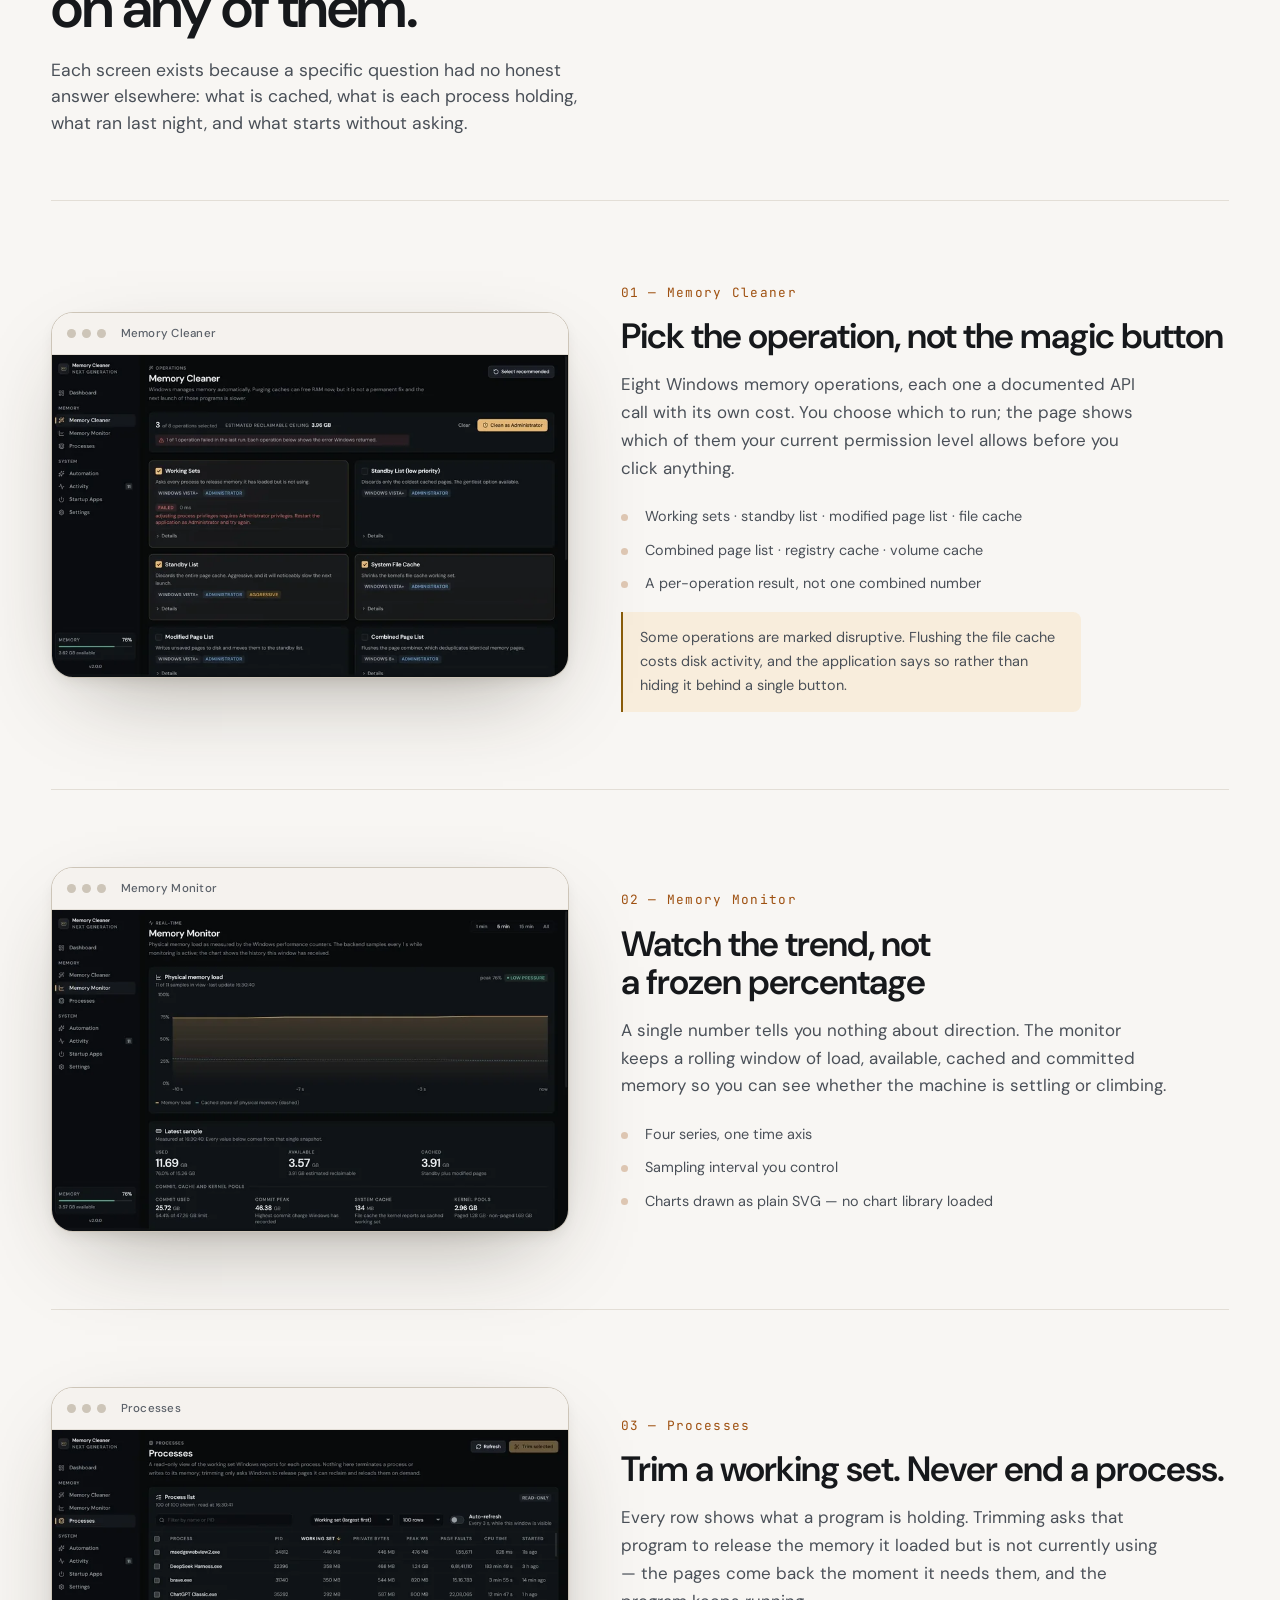
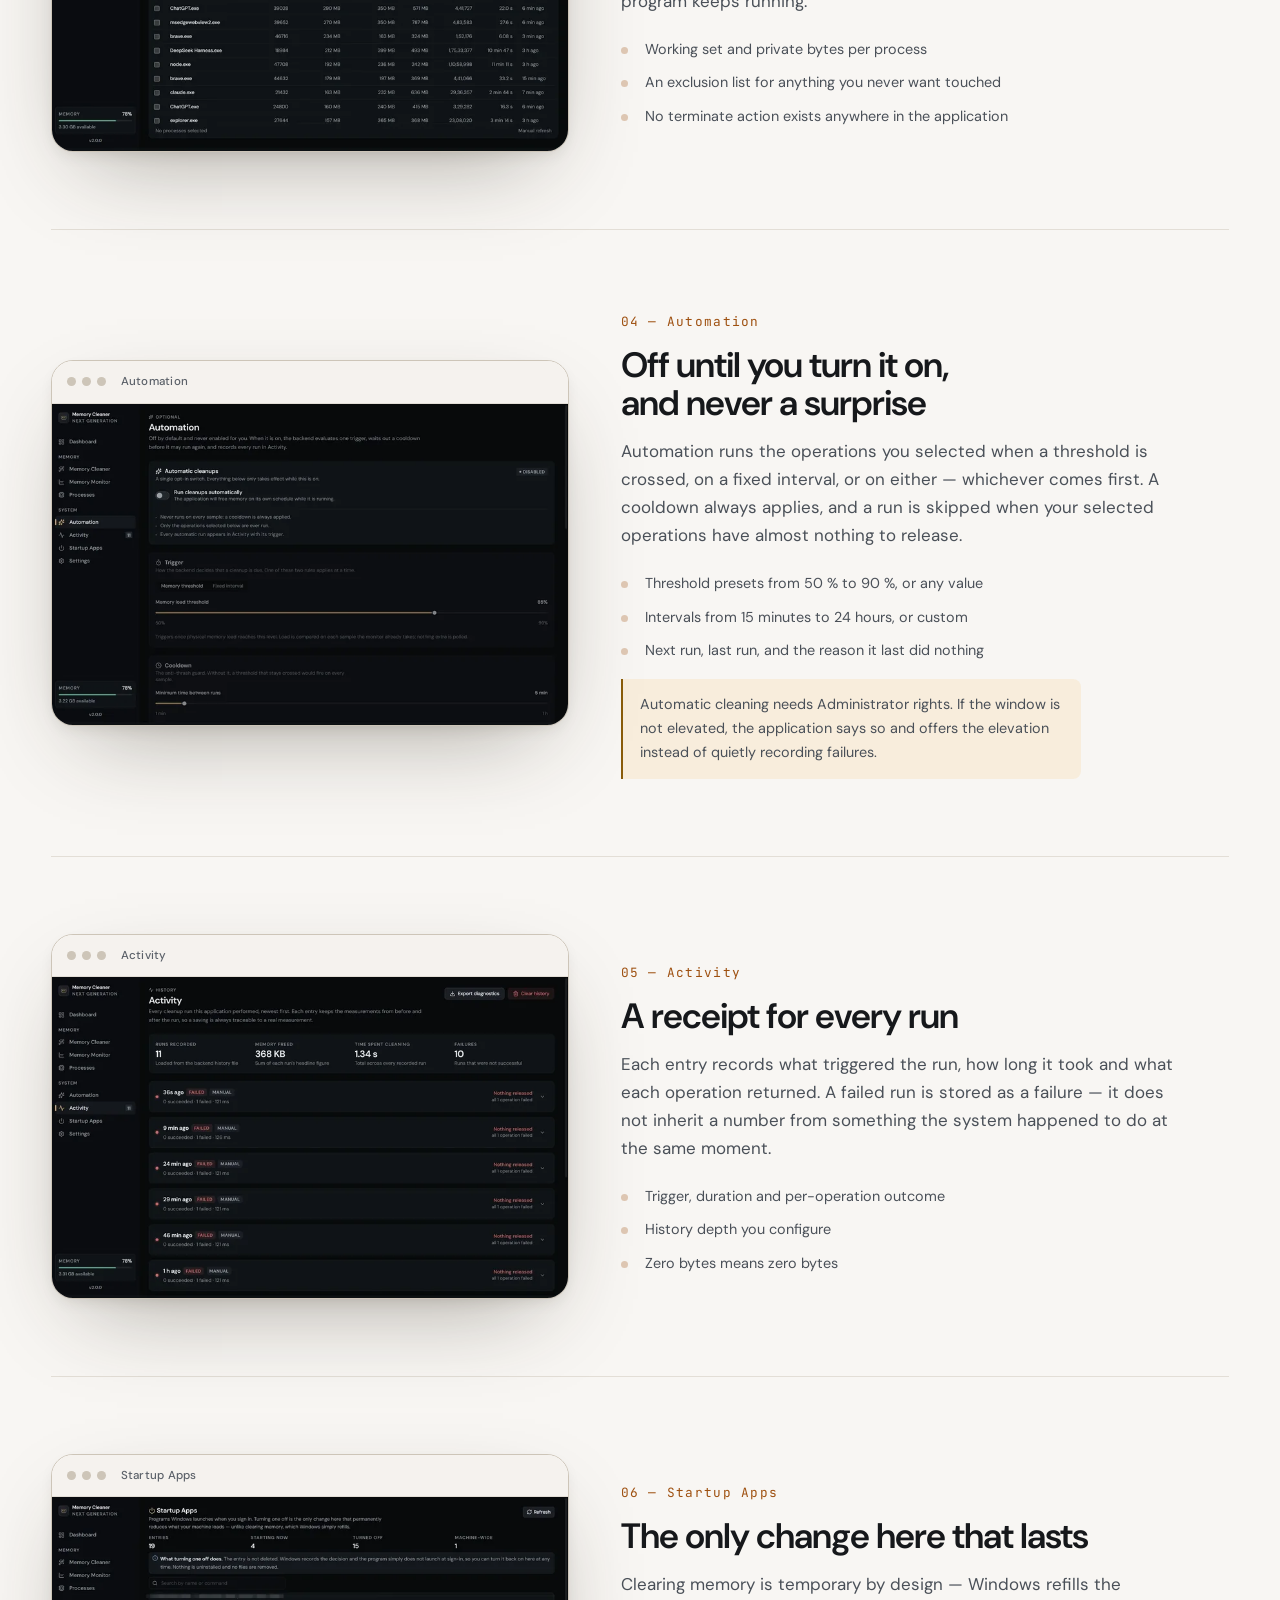
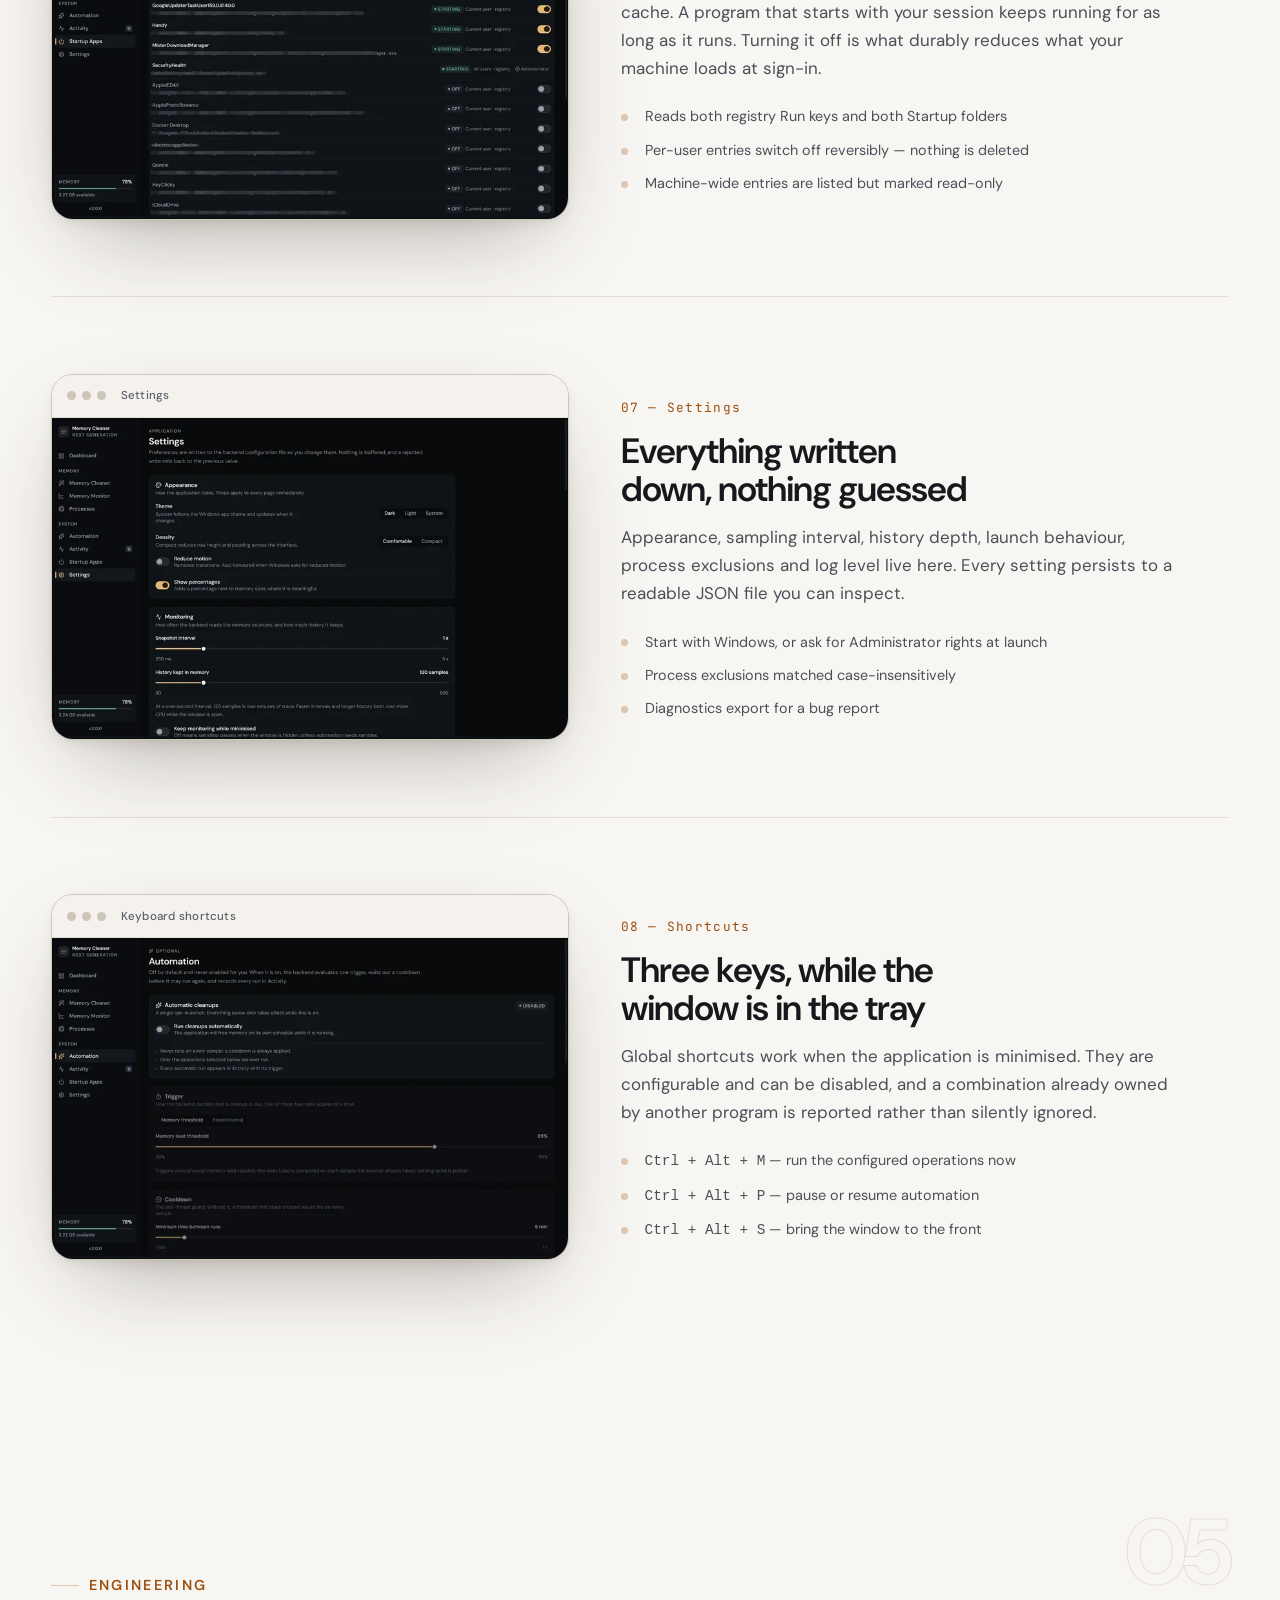
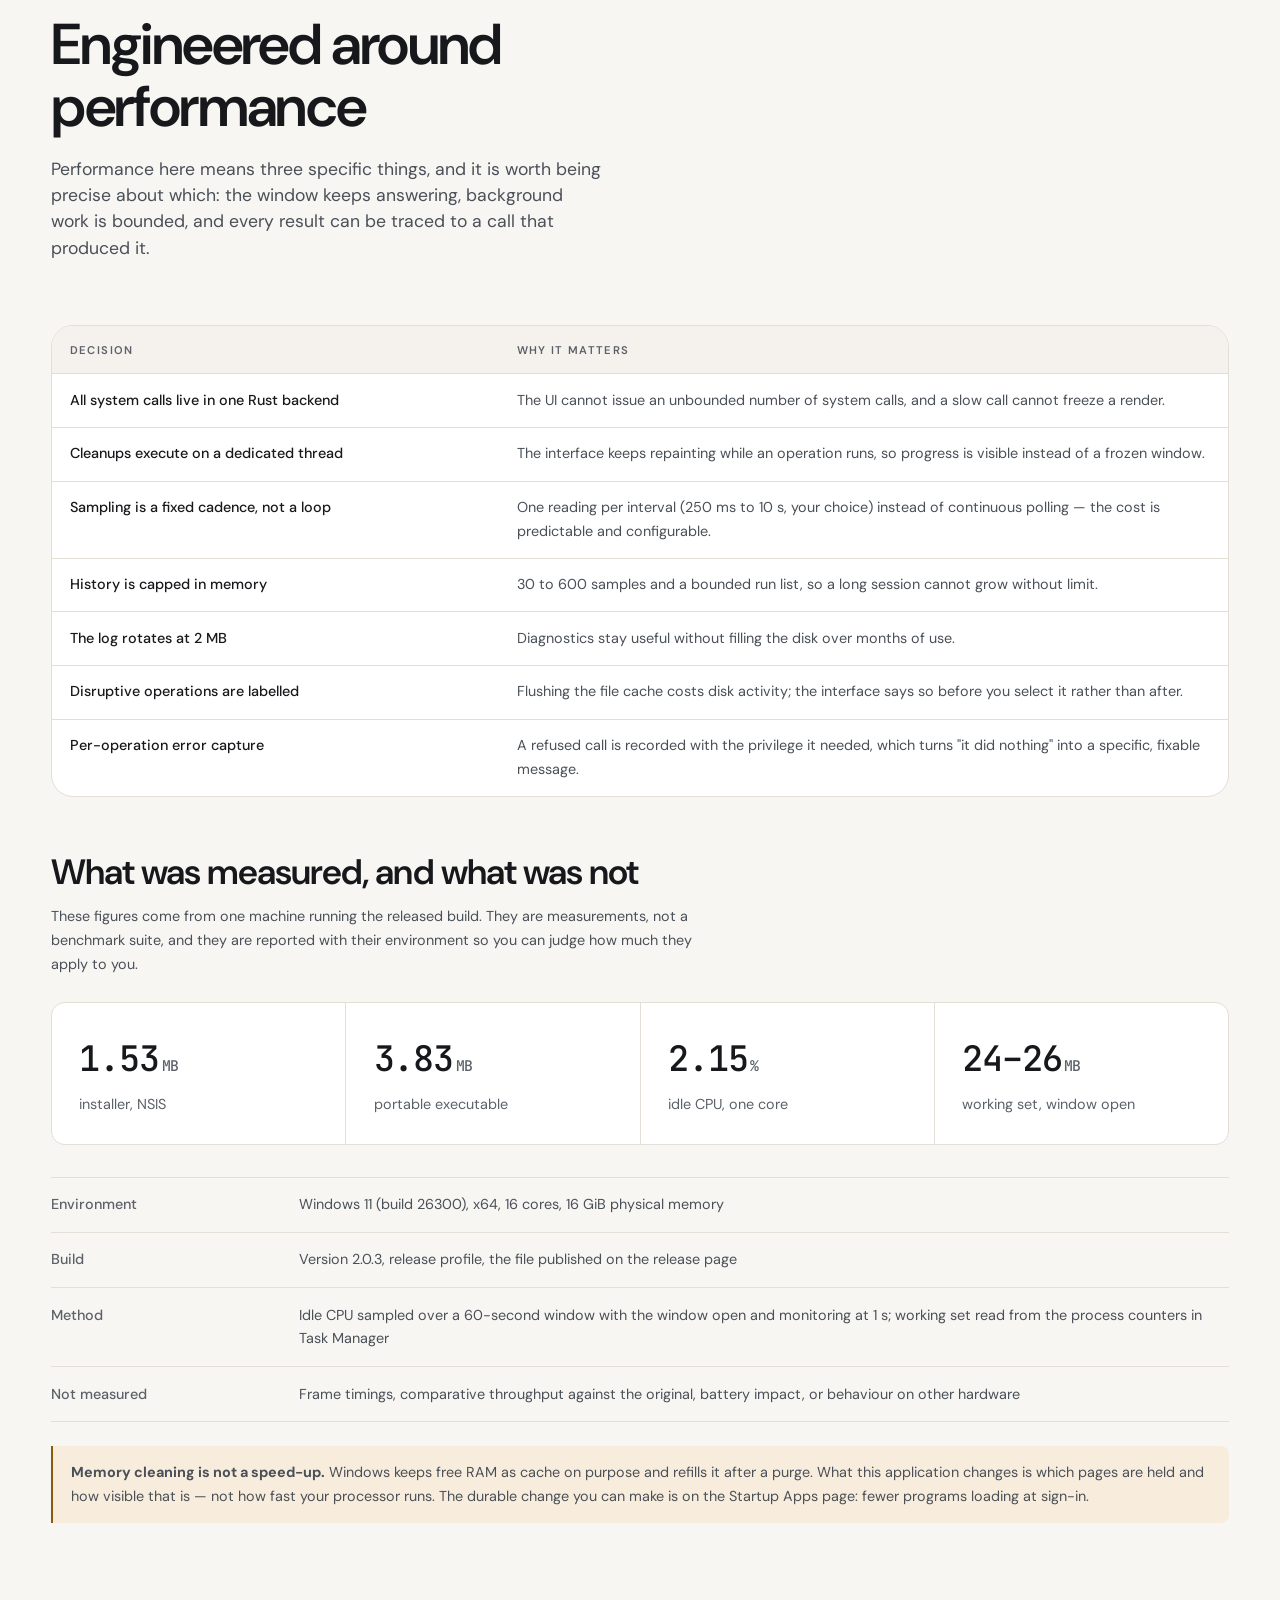
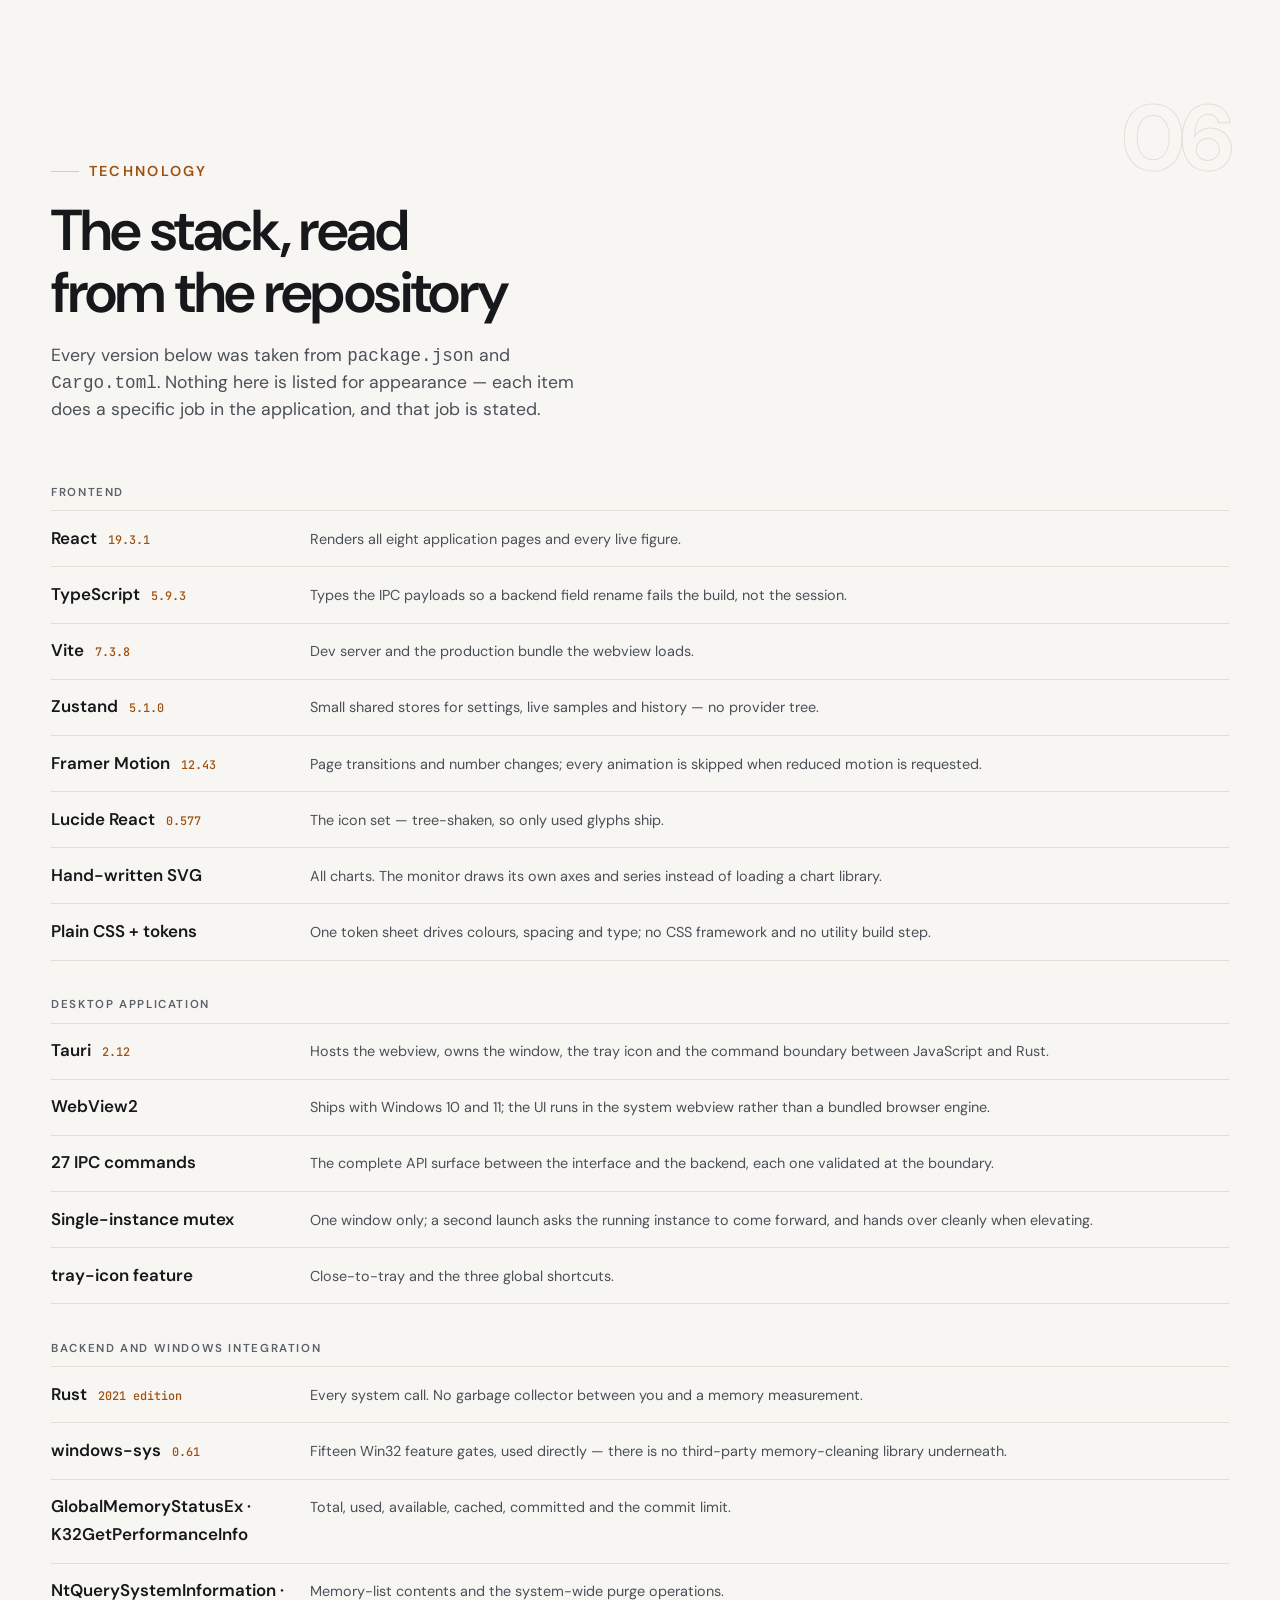
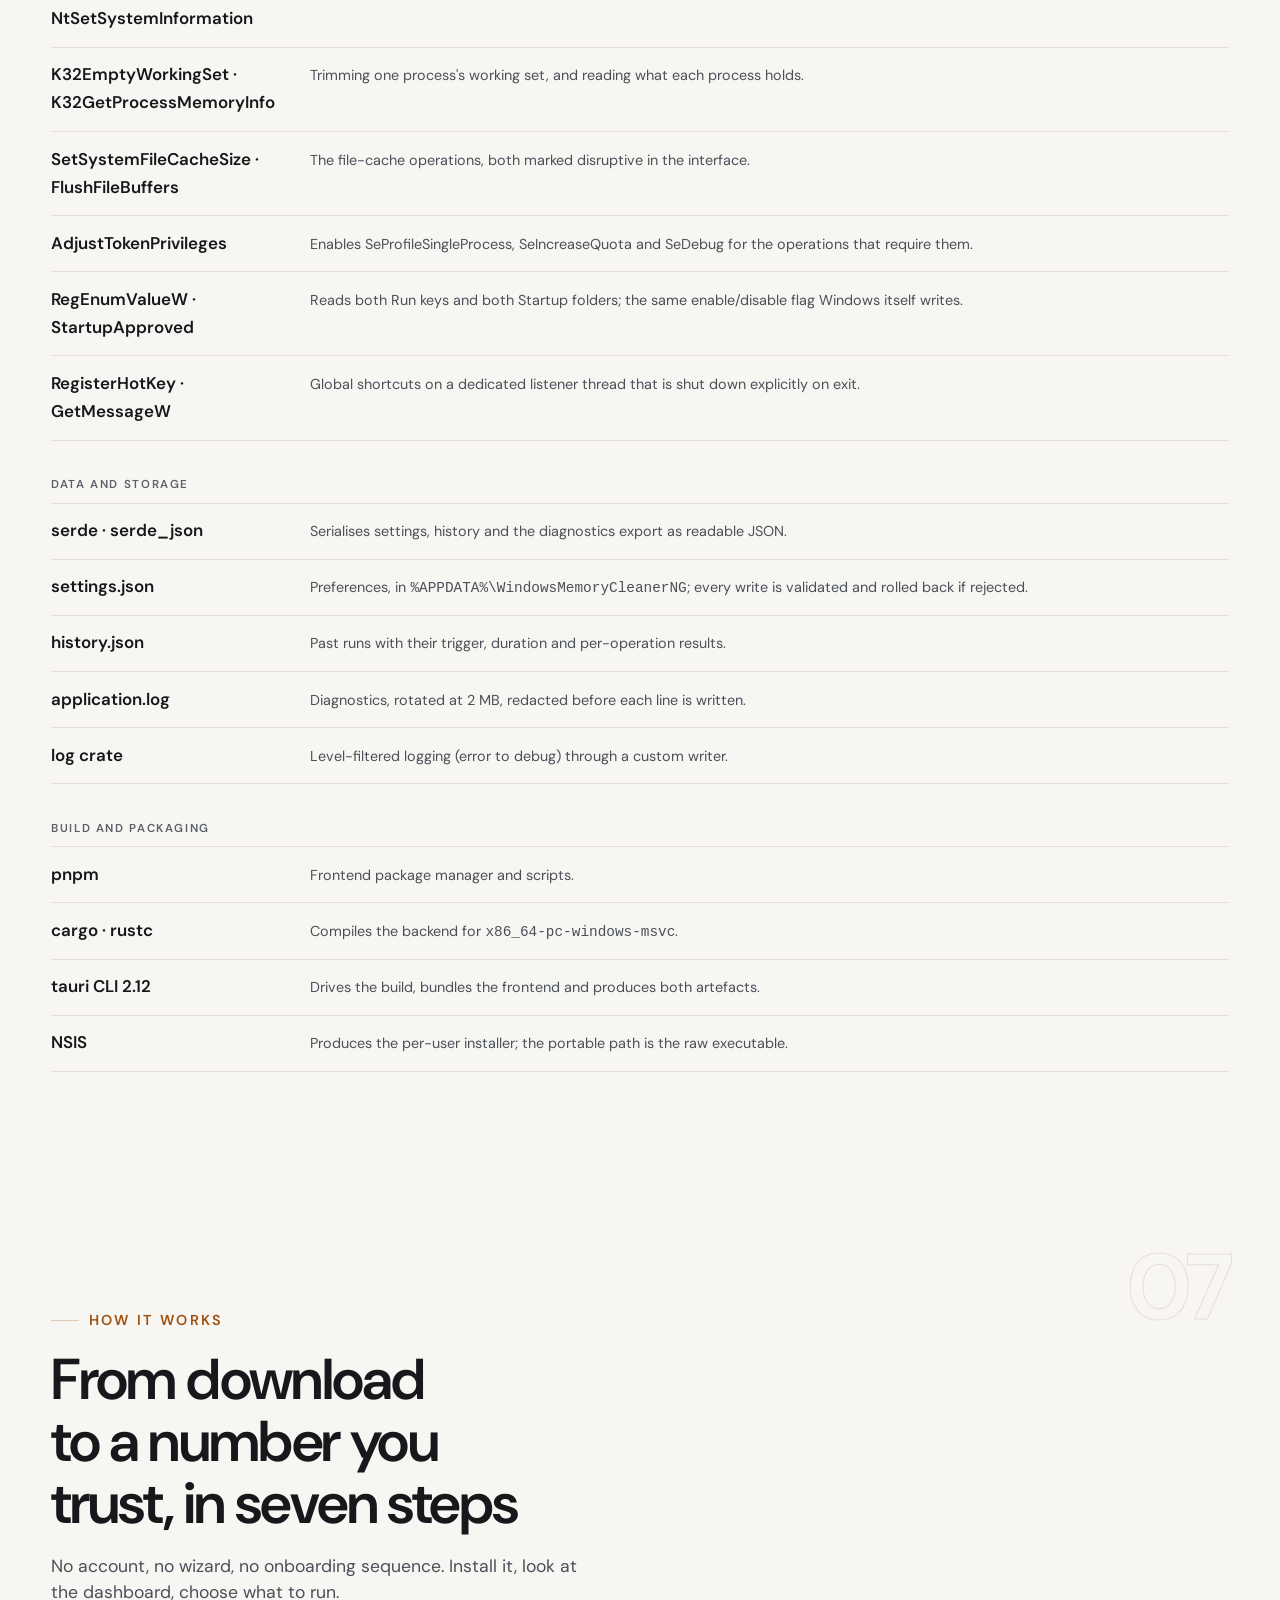
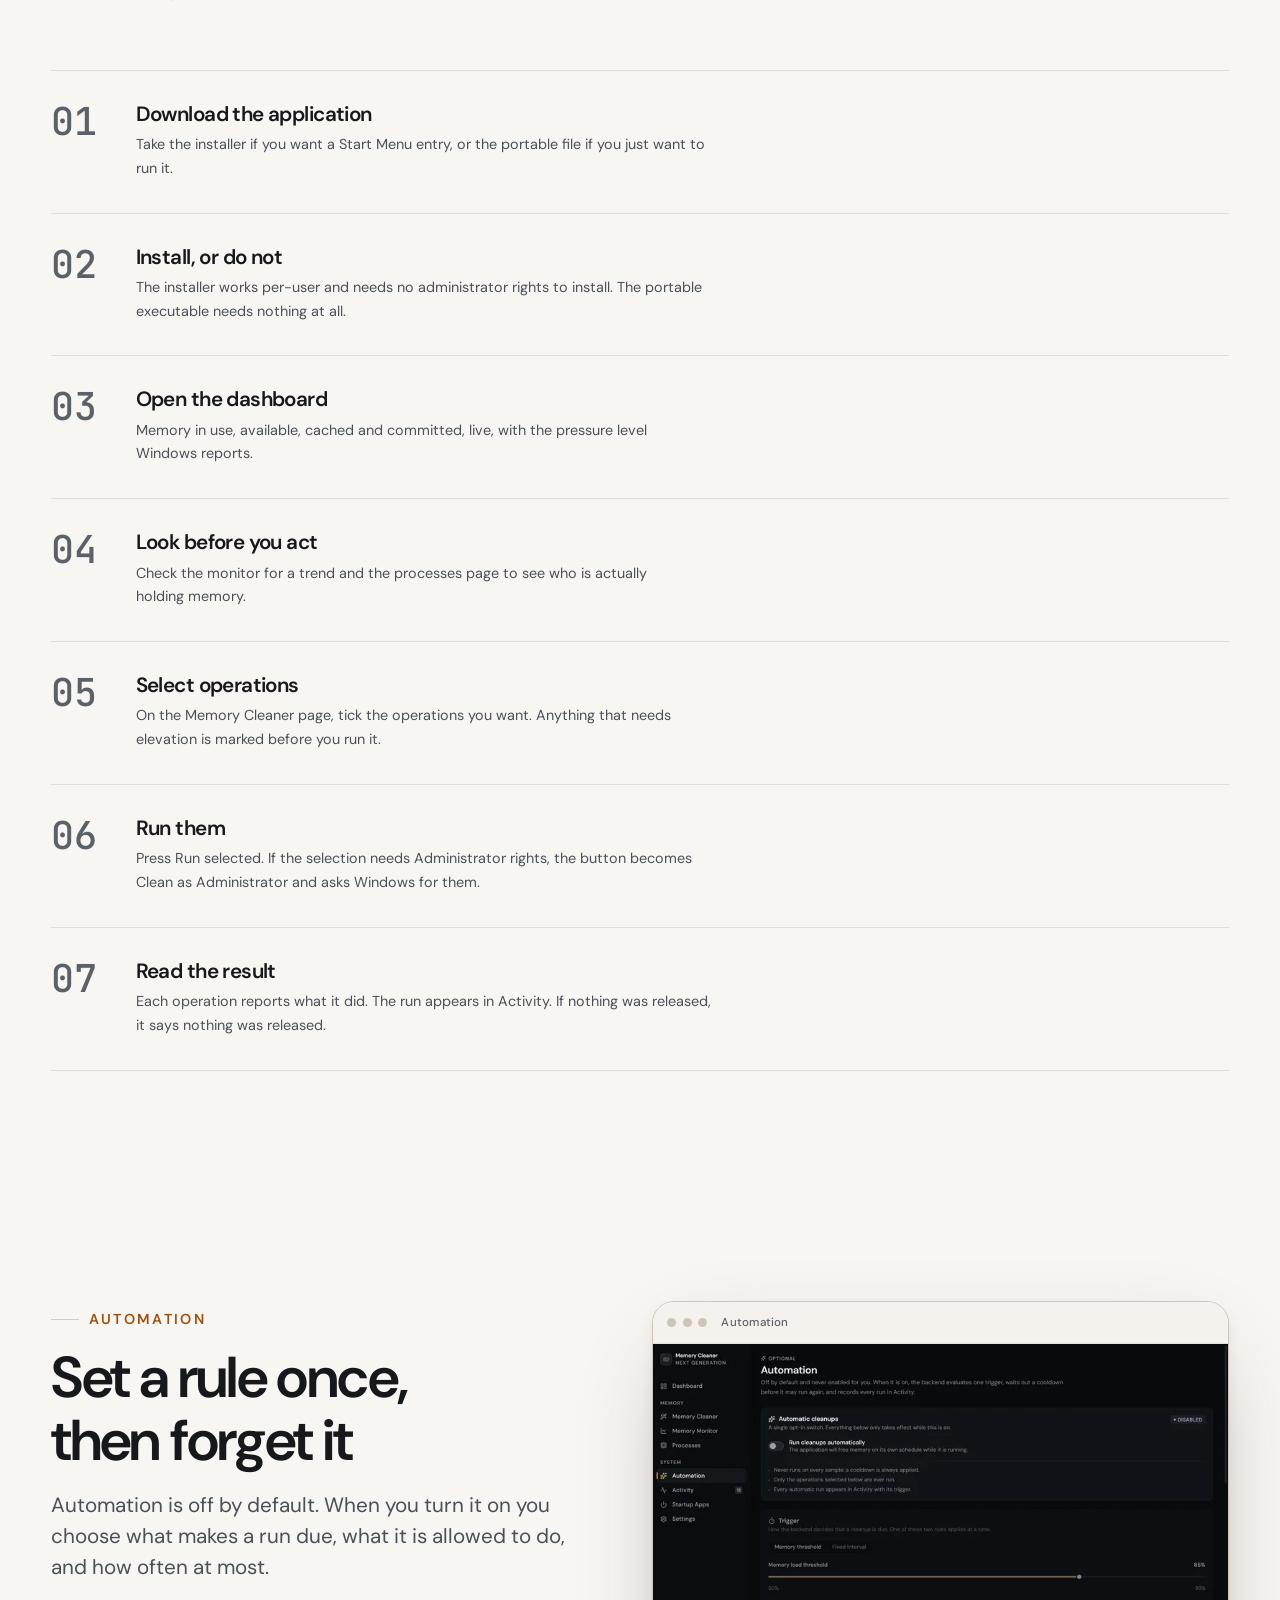
==== commit 6cb1d2f0: "Point downloads at v2.0.3" ====
--- a/index.html
+++ b/index.html
@@ -106,7 +106,7 @@
         "applicationCategory": "UtilitiesApplication",
         "applicationSubCategory": "System Utility",
         "operatingSystem": "Windows 10, Windows 11",
-        "softwareVersion": "2.0.2",
+        "softwareVersion": "2.0.3",
         "fileSize": "3.83MB",
         "softwareRequirements": "Windows 10 (1809) or Windows 11, x64. Microsoft Edge WebView2 runtime.",
         "inLanguage": "en",
@@ -127,7 +127,7 @@
         "license": "https://github.com/kabaliGamer-Dev2/windows-memory-cleaner-ng/blob/main/LICENSE",
         "url": "https://kabaligamer-dev2.github.io/windows-memory-cleaner-ng-website/",
         "image": "https://kabaligamer-dev2.github.io/windows-memory-cleaner-ng-website/assets/og-cover.jpg",
-        "downloadUrl": "https://github.com/kabaliGamer-Dev2/windows-memory-cleaner-ng/releases/download/v2.0.2/WindowsMemoryCleanerNG_2.0.2_x64-setup.exe",
+        "downloadUrl": "https://github.com/kabaliGamer-Dev2/windows-memory-cleaner-ng/releases/download/v2.0.3/WindowsMemoryCleanerNG_2.0.3_x64-setup.exe",
         "description": "A native Windows utility that runs documented Windows memory-management operations on demand and measures what each one released."
       }
     </script>
@@ -272,7 +272,7 @@
             </p>
 
             <div class="hero__cta">
-              <a class="btn btn--primary" href="https://github.com/kabaliGamer-Dev2/windows-memory-cleaner-ng/releases/download/v2.0.2/WindowsMemoryCleanerNG_2.0.2_x64-setup.exe" download>
+              <a class="btn btn--primary" href="https://github.com/kabaliGamer-Dev2/windows-memory-cleaner-ng/releases/download/v2.0.3/WindowsMemoryCleanerNG_2.0.3_x64-setup.exe" download>
                 <svg width="16" height="16" viewBox="0 0 24 24" fill="none" stroke="currentColor" stroke-width="2" aria-hidden="true">
                   <path d="M12 3v12m0 0 4.5-4.5M12 15l-4.5-4.5M4 17v2a2 2 0 0 0 2 2h12a2 2 0 0 0 2-2v-2" stroke-linecap="round" stroke-linejoin="round" />
                 </svg>
@@ -294,7 +294,7 @@
             <p class="hero__meta">
               <span>
                 <svg width="13" height="13" viewBox="0 0 24 24" fill="none" stroke="currentColor" stroke-width="2.4" aria-hidden="true"><path d="m5 13 4 4L19 7" stroke-linecap="round" stroke-linejoin="round" /></svg>
-                Version 2.0.2
+                Version 2.0.3
               </span>
               <span>
                 <svg width="13" height="13" viewBox="0 0 24 24" fill="none" stroke="currentColor" stroke-width="2.4" aria-hidden="true"><path d="m5 13 4 4L19 7" stroke-linecap="round" stroke-linejoin="round" /></svg>
@@ -499,7 +499,7 @@
                 <span class="evo-badge evo-badge--current">Generation 2</span>
                 <h3>Windows Memory Cleaner NG</h3>
                 <p class="evo-card__meta">
-                  by <strong>Kabbali Gamer</strong> · proprietary, free to use · v2.0.2
+                  by <strong>Kabbali Gamer</strong> · proprietary, free to use · v2.0.3
                 </p>
               </header>
               <p>
@@ -850,7 +850,7 @@
 
           <dl class="spec">
             <div class="spec__row"><dt class="spec__key">Environment</dt><dd class="spec__val">Windows 11 (build 26300), x64, 16 cores, 16 GiB physical memory</dd></div>
-            <div class="spec__row"><dt class="spec__key">Build</dt><dd class="spec__val">Version 2.0.2, release profile, the file published on the release page</dd></div>
+            <div class="spec__row"><dt class="spec__key">Build</dt><dd class="spec__val">Version 2.0.3, release profile, the file published on the release page</dd></div>
             <div class="spec__row"><dt class="spec__key">Method</dt><dd class="spec__val">Idle CPU sampled over a 60-second window with the window open and monitoring at 1 s; working set read from the process counters in Task Manager</dd></div>
             <div class="spec__row"><dt class="spec__key">Not measured</dt><dd class="spec__val">Frame timings, comparative throughput against the original, battery impact, or behaviour on other hardware</dd></div>
           </dl>
@@ -1277,7 +1277,7 @@
                 <div class="download__state download__state--ok" id="downloadState" role="status">
                   <svg width="15" height="15" viewBox="0 0 24 24" fill="none" stroke="currentColor" stroke-width="2.4" aria-hidden="true"><path d="m5 13 4 4L19 7" stroke-linecap="round" stroke-linejoin="round" /></svg>
                   <span id="downloadStateText">
-                    Version 2.0.2 is published. Both files come from the project's GitHub release page,
+                    Version 2.0.3 is published. Both files come from the project's GitHub release page,
                     so the link starts the download directly — no sign-up, no interstitial, no mirror.
                     Check the SHA-256 below if you want proof the file you got is the file that was built.
                   </span>
@@ -1286,7 +1286,7 @@
                 <dl class="download__facts">
                   <div class="fact">
                     <dt>Version</dt>
-                    <dd>2.0.2</dd>
+                    <dd>2.0.3</dd>
                   </div>
                   <div class="fact">
                     <dt>Platform</dt>
@@ -1315,8 +1315,8 @@
                   <div class="fact">
                     <dt>Installer SHA-256</dt>
                     <dd class="copy-row">
-                      <span id="shaValue">c7da4a438fe332c53461beb3c3b2d7142f1d04a42761cfcc5a3d706070cc7bdb</span>
-                      <button class="copy-btn" type="button" id="copySha" aria-label="Copy the installer SHA-256 checksum" data-copy="c7da4a438fe332c53461beb3c3b2d7142f1d04a42761cfcc5a3d706070cc7bdb">
+                      <span id="shaValue">230f69cab5ab431b1543f10e4f77c4ddabef23fcc20e52ef144fb96b2097d8c3</span>
+                      <button class="copy-btn" type="button" id="copySha" aria-label="Copy the installer SHA-256 checksum" data-copy="230f69cab5ab431b1543f10e4f77c4ddabef23fcc20e52ef144fb96b2097d8c3">
                         <svg width="13" height="13" viewBox="0 0 24 24" fill="none" stroke="currentColor" stroke-width="2" aria-hidden="true"><rect x="9" y="9" width="12" height="12" rx="2" /><path d="M5 15V5a2 2 0 0 1 2-2h10" stroke-linecap="round" /></svg>
                       </button>
                     </dd>
@@ -1325,7 +1325,7 @@
                     <dt>Portable SHA-256</dt>
                     <dd class="copy-row">
                       <span>349f6ced45755558…</span>
-                      <button class="copy-btn" type="button" aria-label="Copy the portable SHA-256 checksum" data-copy="725116059187f760add62ecde7da960eee05b5da881983c850a8e7890e53725a">
+                      <button class="copy-btn" type="button" aria-label="Copy the portable SHA-256 checksum" data-copy="ad92b03b8d1b773ace692aa881a8f796f4b668c112cd041bb113dcce92115261">
                         <svg width="13" height="13" viewBox="0 0 24 24" fill="none" stroke="currentColor" stroke-width="2" aria-hidden="true"><rect x="9" y="9" width="12" height="12" rx="2" /><path d="M5 15V5a2 2 0 0 1 2-2h10" stroke-linecap="round" /></svg>
                       </button>
                     </dd>
@@ -1334,18 +1334,18 @@
               </div>
 
               <div class="download__cards">
-                <a class="dl" href="https://github.com/kabaliGamer-Dev2/windows-memory-cleaner-ng/releases/download/v2.0.2/WindowsMemoryCleanerNG_2.0.2_x64-setup.exe" download>
+                <a class="dl" href="https://github.com/kabaliGamer-Dev2/windows-memory-cleaner-ng/releases/download/v2.0.3/WindowsMemoryCleanerNG_2.0.3_x64-setup.exe" download>
                   <span class="dl__icon" aria-hidden="true">
                     <svg width="18" height="18" viewBox="0 0 24 24" fill="none" stroke="currentColor" stroke-width="2"><path d="M12 3v12m0 0 4.5-4.5M12 15l-4.5-4.5M4 17v2a2 2 0 0 0 2 2h12a2 2 0 0 0 2-2v-2" stroke-linecap="round" stroke-linejoin="round" /></svg>
                   </span>
                   <div>
-                    <div class="dl__name">WindowsMemoryCleanerNG_2.0.2_x64-setup.exe</div>
+                    <div class="dl__name">WindowsMemoryCleanerNG_2.0.3_x64-setup.exe</div>
                     <div class="dl__meta">Installer · 1.53 MB · recommended</div>
                   </div>
                   <span class="btn btn--primary btn--sm">Download</span>
                 </a>
 
-                <a class="dl" href="https://github.com/kabaliGamer-Dev2/windows-memory-cleaner-ng/releases/download/v2.0.2/WindowsMemoryCleanerNG.exe" download>
+                <a class="dl" href="https://github.com/kabaliGamer-Dev2/windows-memory-cleaner-ng/releases/download/v2.0.3/WindowsMemoryCleanerNG.exe" download>
                   <span class="dl__icon" aria-hidden="true">
                     <svg width="18" height="18" viewBox="0 0 24 24" fill="none" stroke="currentColor" stroke-width="2"><path d="M4 6h16M4 12h16M4 18h10" stroke-linecap="round" /></svg>
                   </span>
@@ -1356,10 +1356,10 @@
                   <span class="btn btn--ghost btn--sm">Download</span>
                 </a>
 
-                <a class="btn btn--ghost" href="https://github.com/kabaliGamer-Dev2/windows-memory-cleaner-ng/releases/download/v2.0.2/SHA256SUMS.txt" target="_blank" rel="noopener noreferrer">
+                <a class="btn btn--ghost" href="https://github.com/kabaliGamer-Dev2/windows-memory-cleaner-ng/releases/download/v2.0.3/SHA256SUMS.txt" target="_blank" rel="noopener noreferrer">
                   Checksums (SHA-256)
                 </a>
-                <a class="btn btn--ghost" href="https://github.com/kabaliGamer-Dev2/windows-memory-cleaner-ng/releases/tag/v2.0.2" target="_blank" rel="noopener noreferrer">Release notes</a>
+                <a class="btn btn--ghost" href="https://github.com/kabaliGamer-Dev2/windows-memory-cleaner-ng/releases/tag/v2.0.3" target="_blank" rel="noopener noreferrer">Release notes</a>
               </div>
             </div>
           </div>
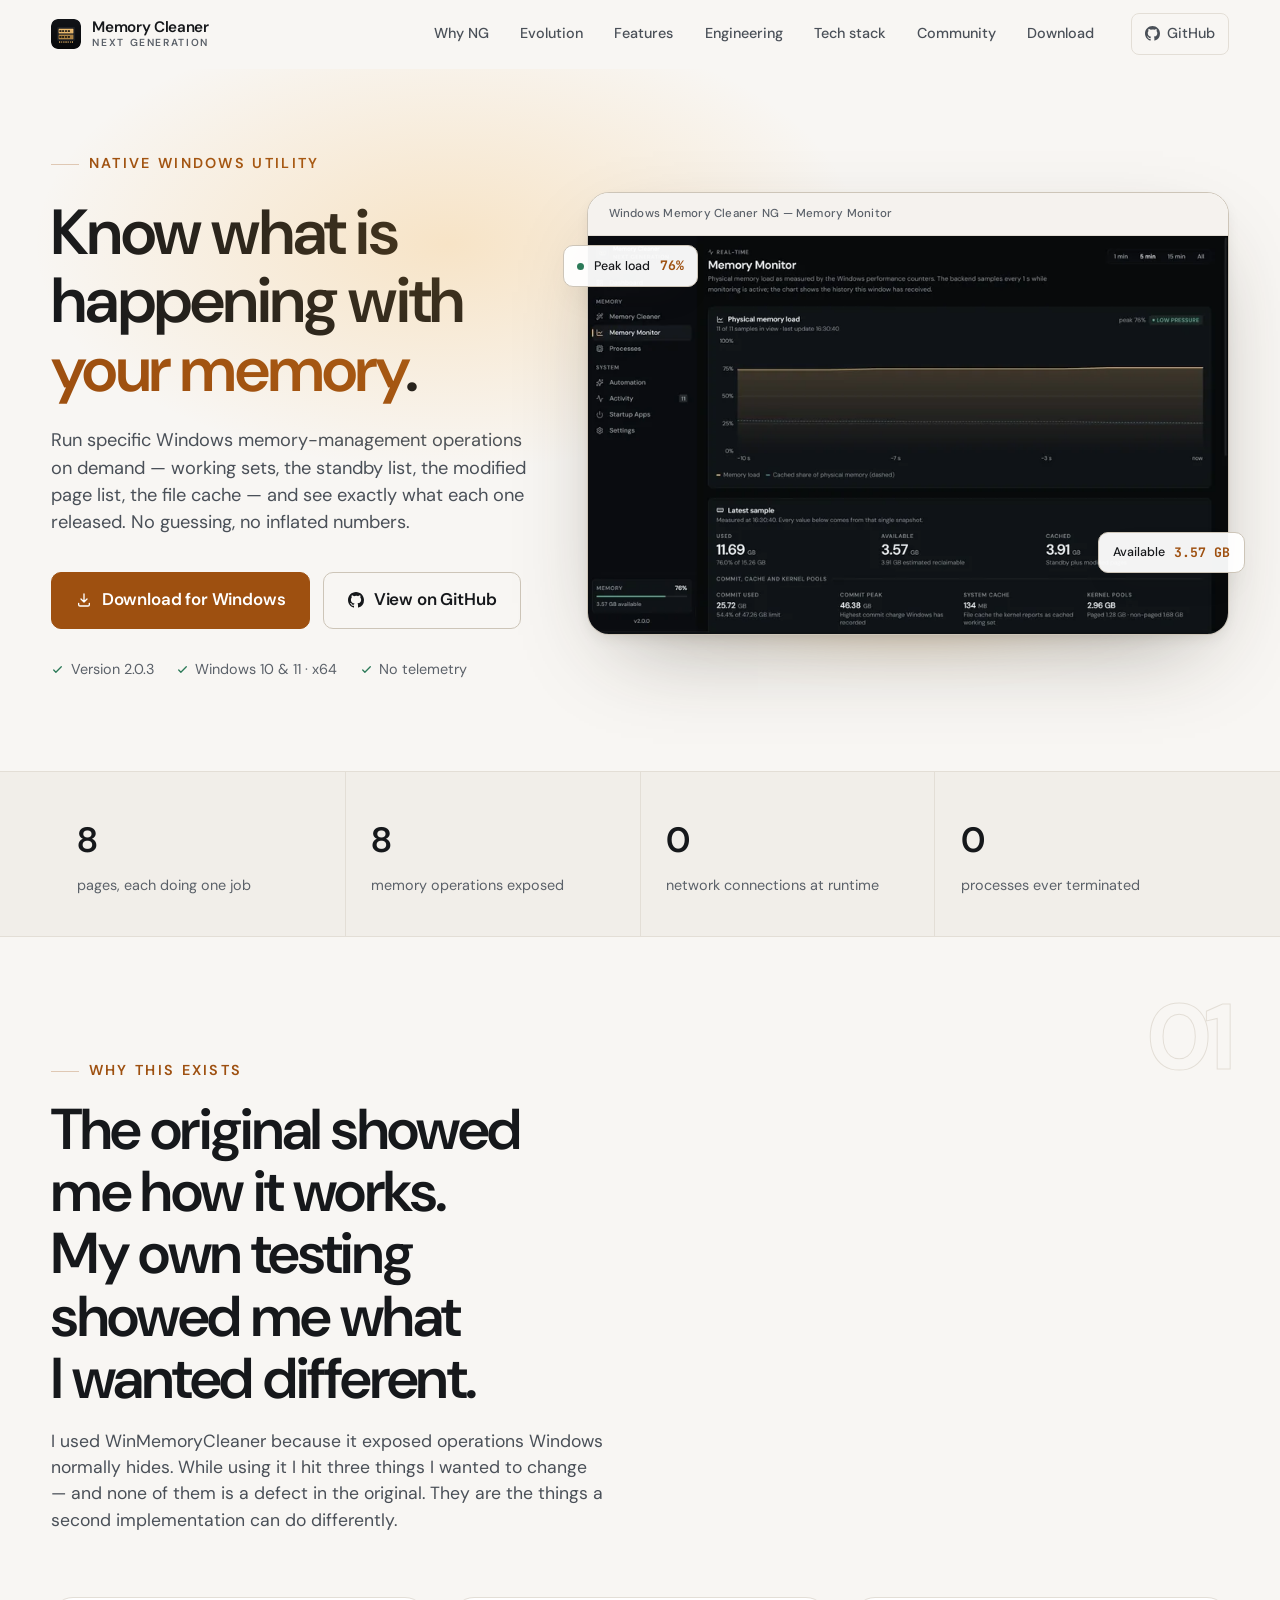
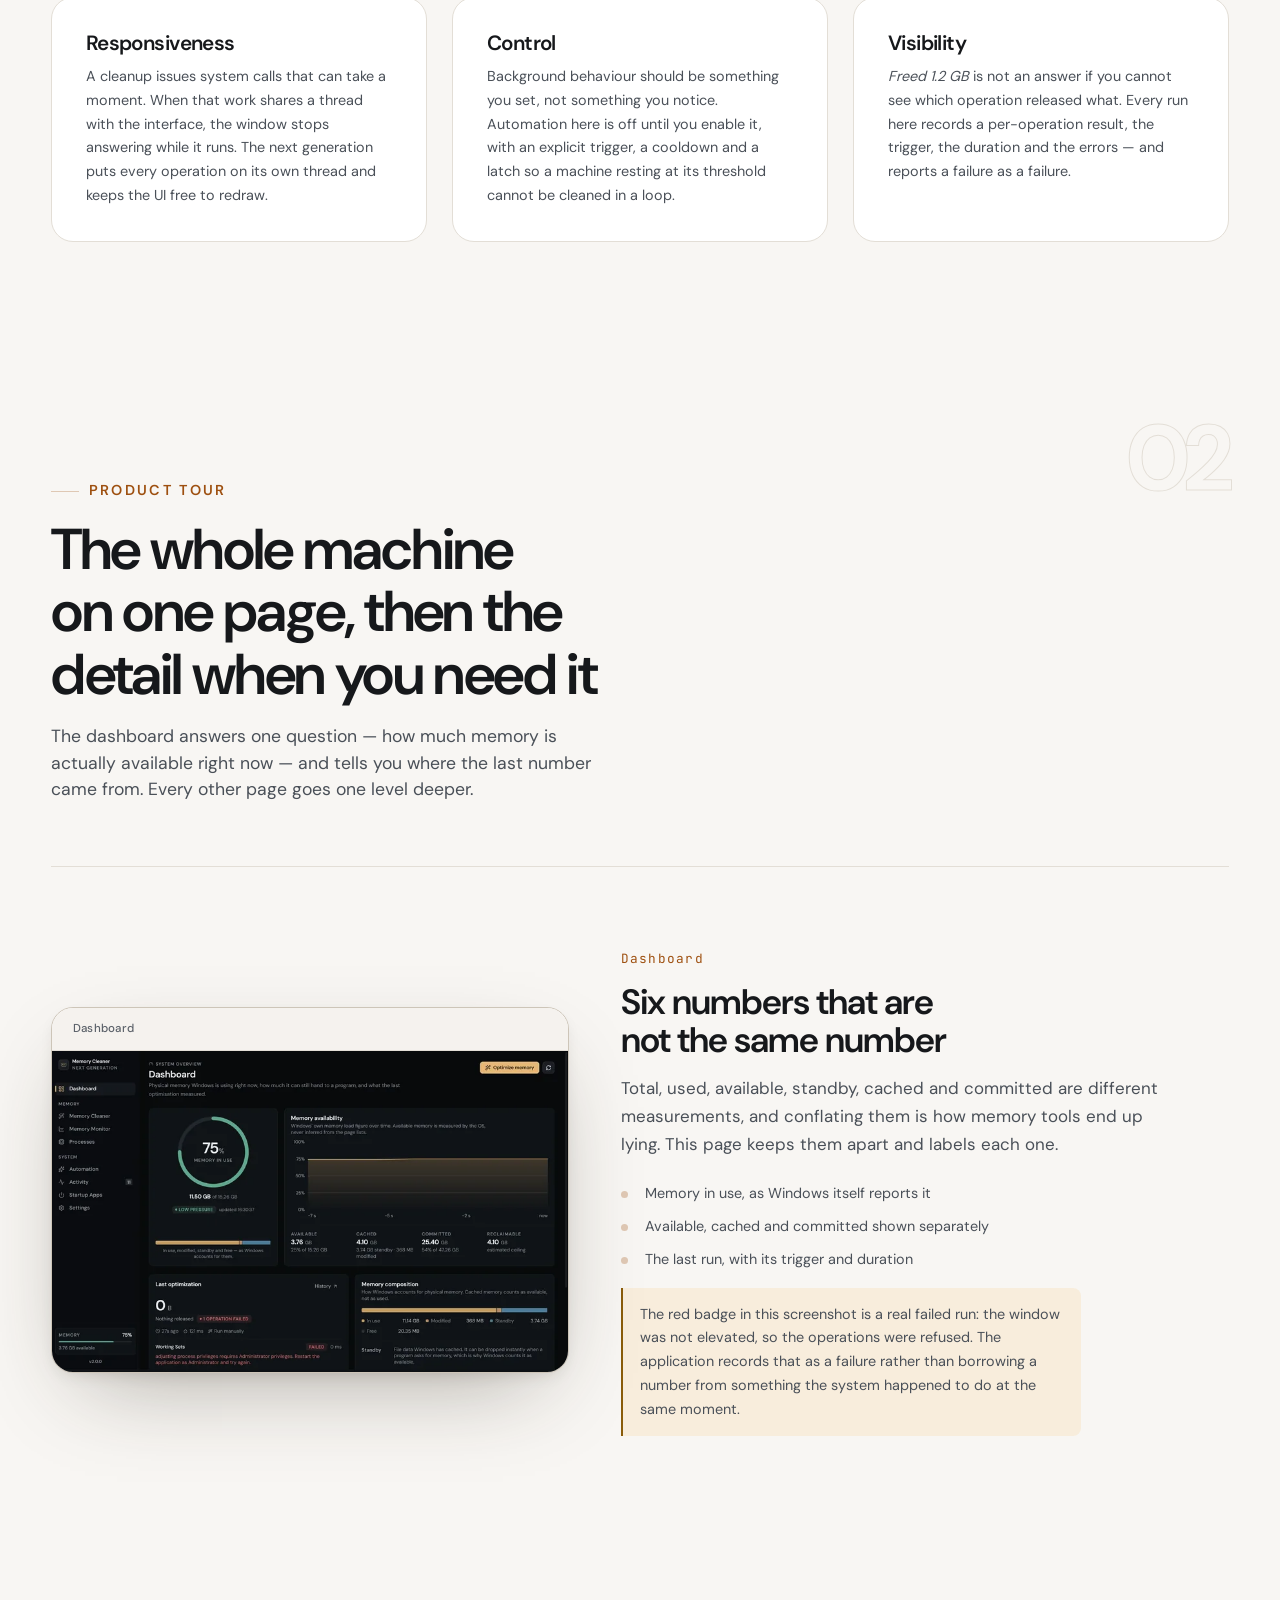
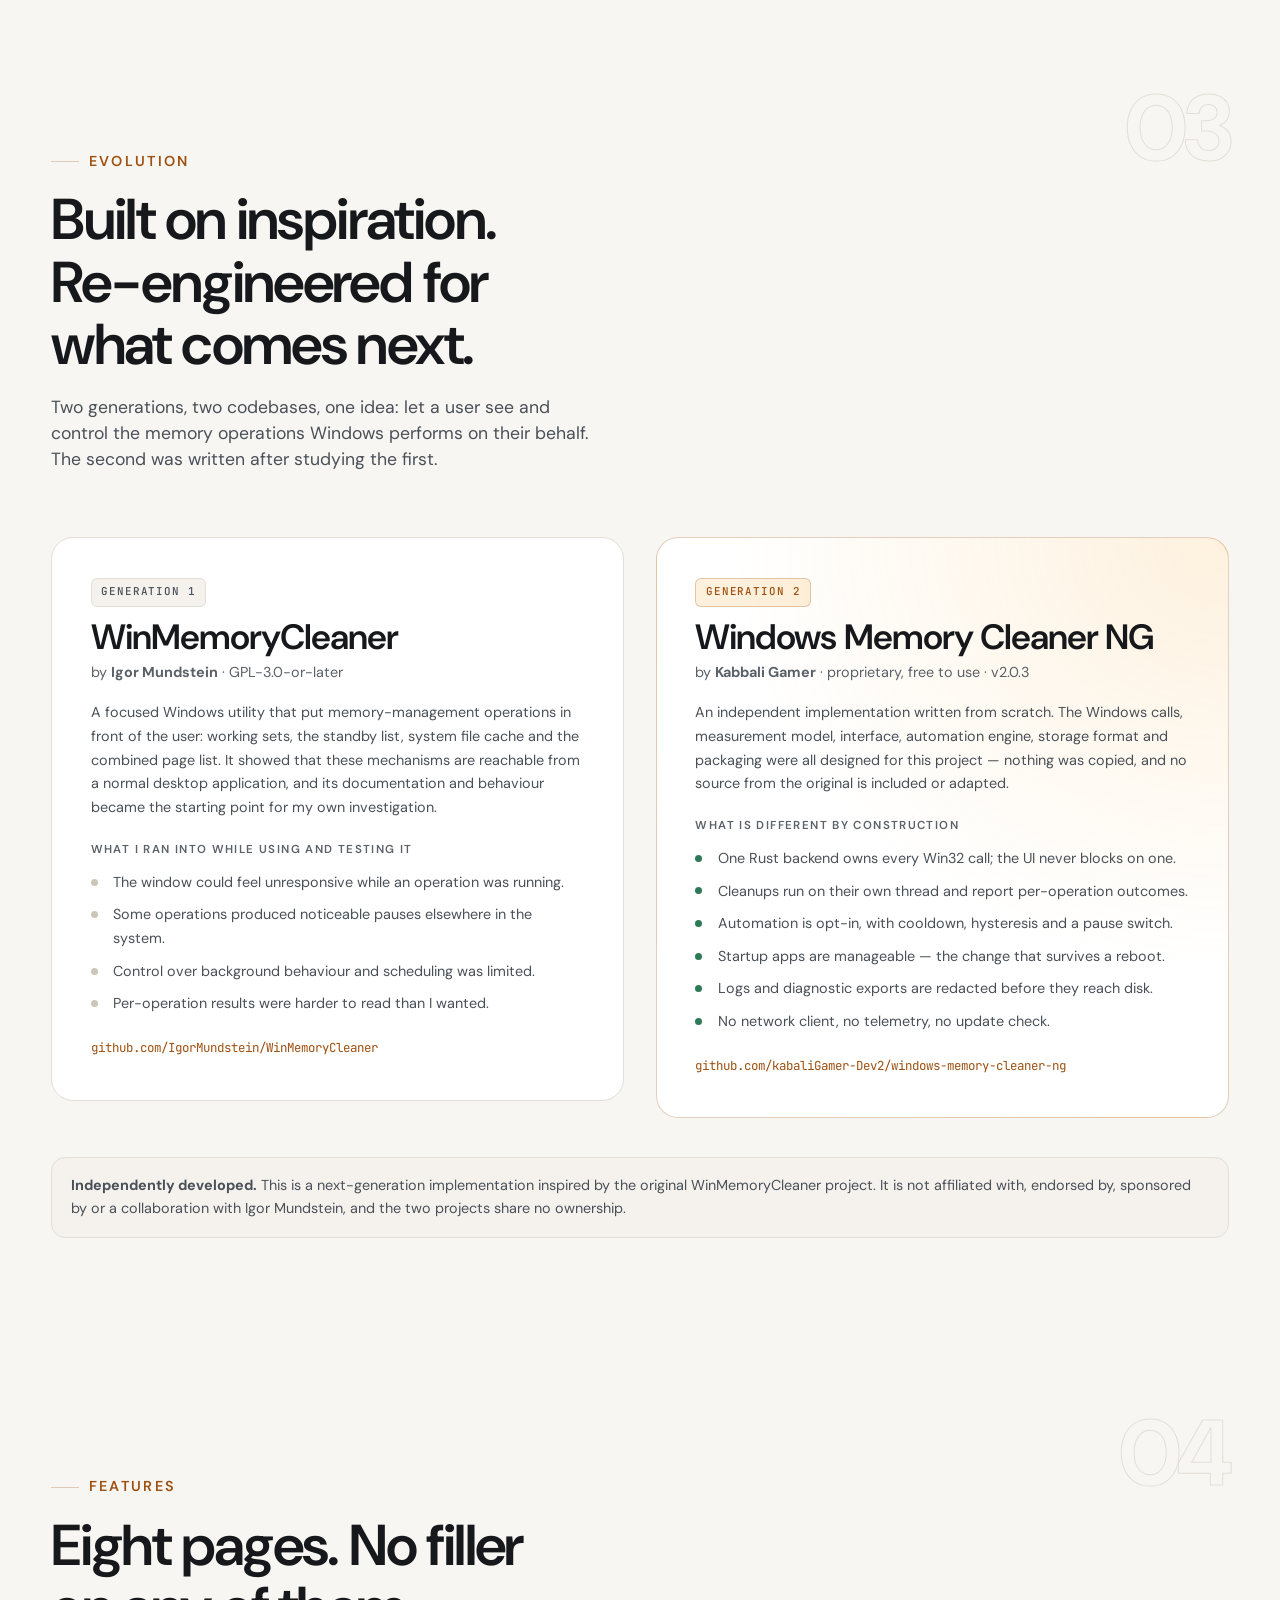
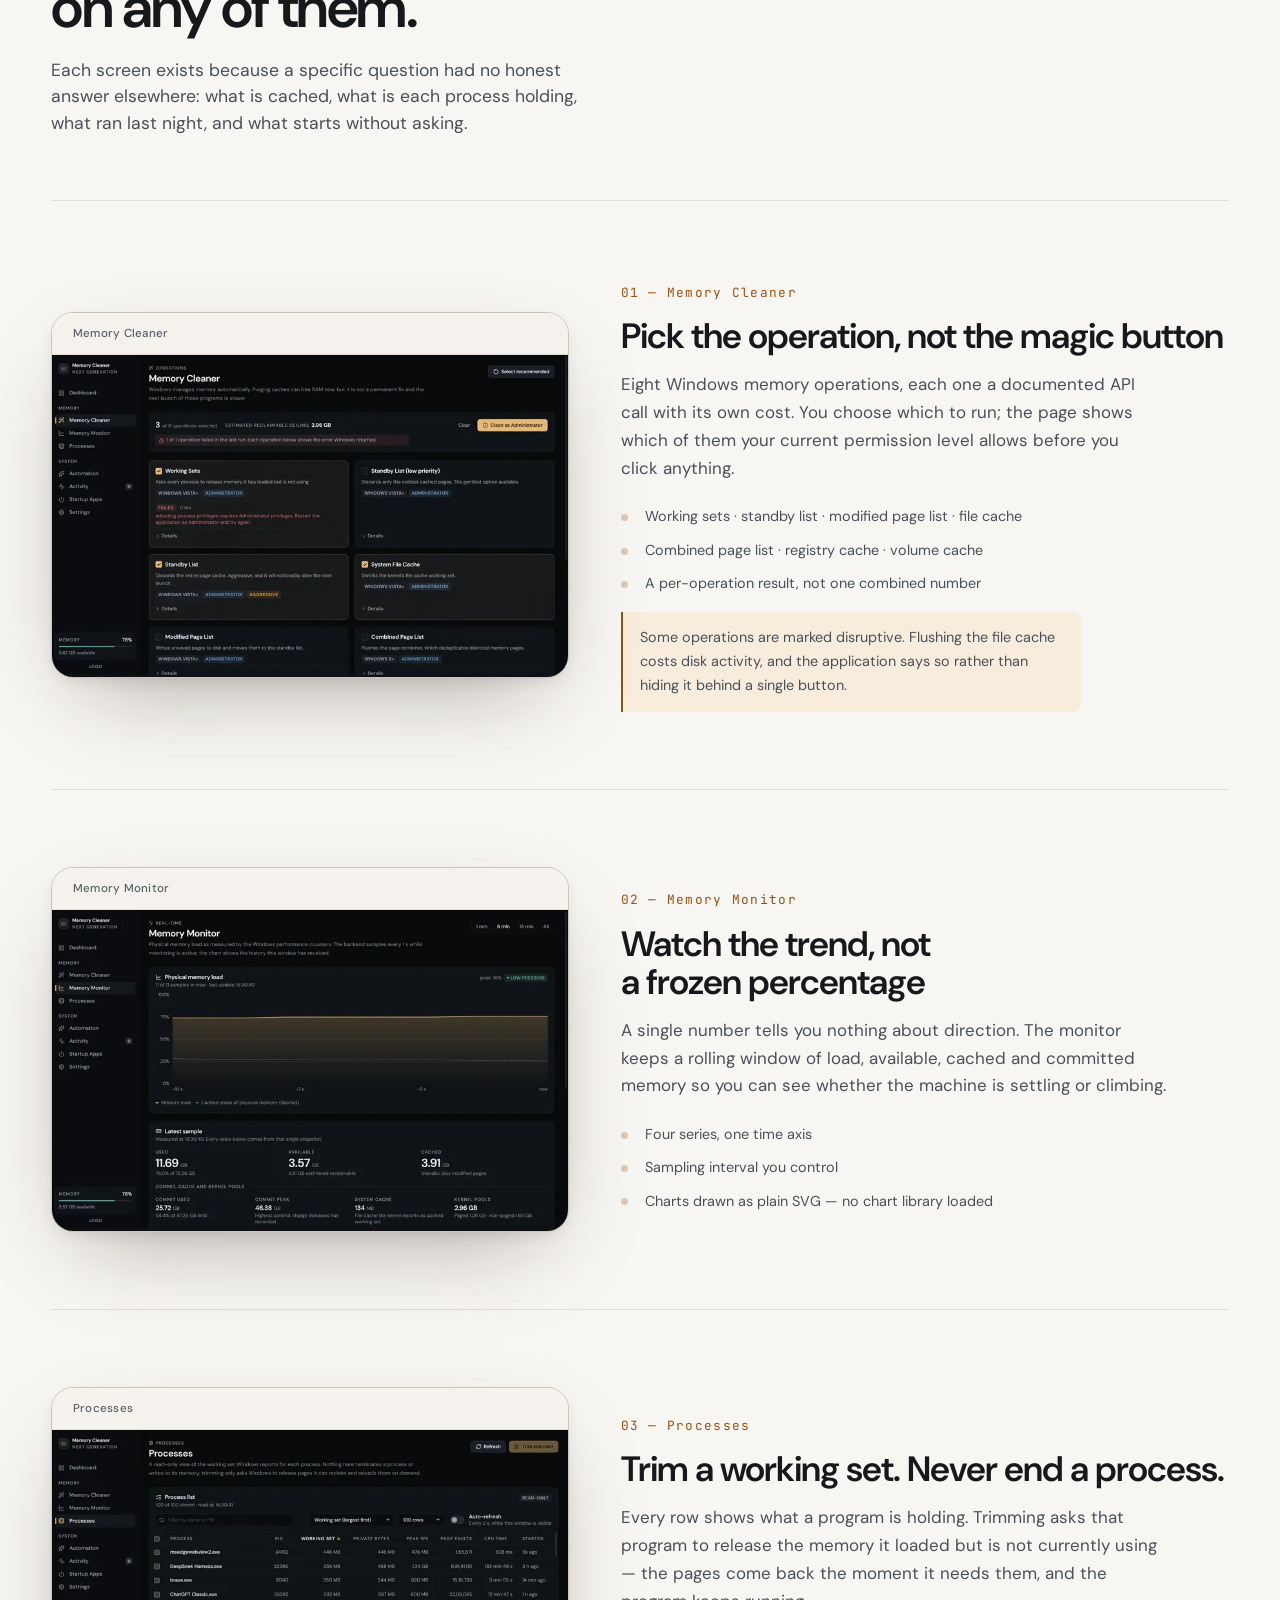
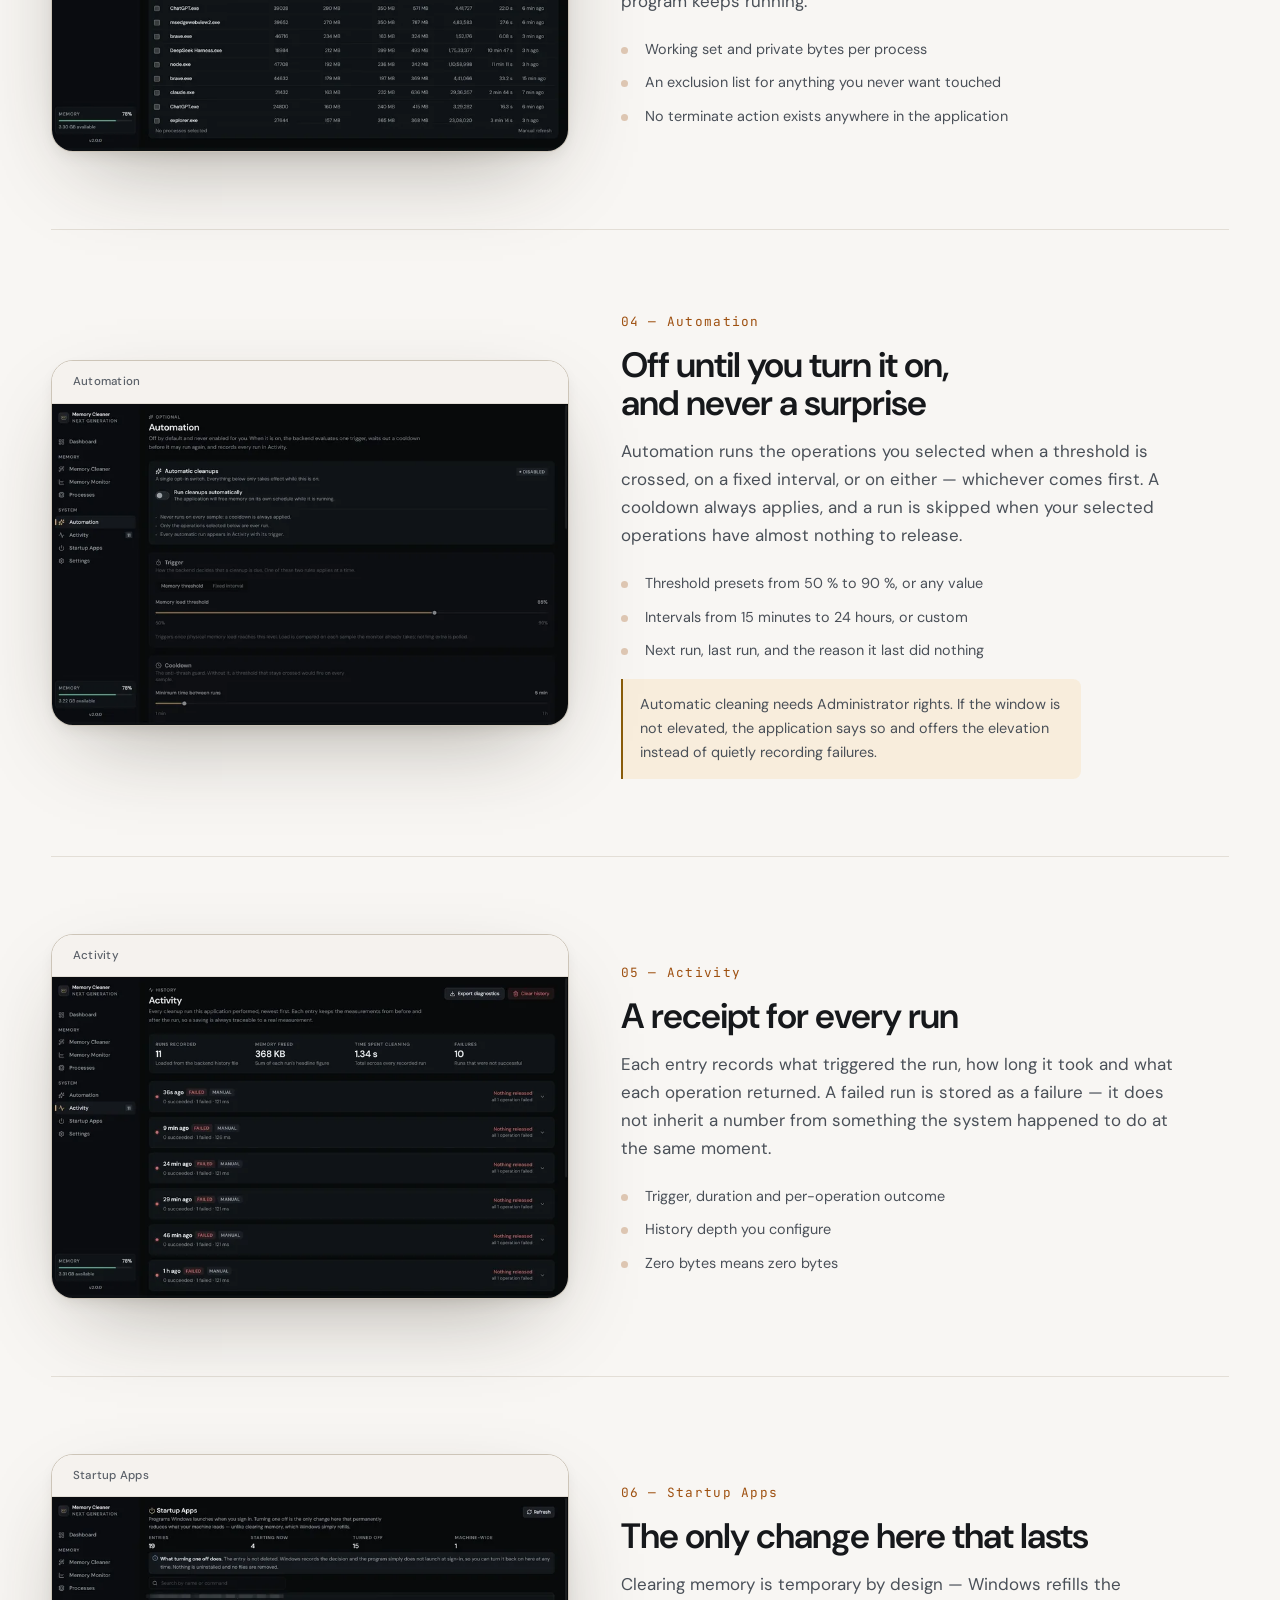
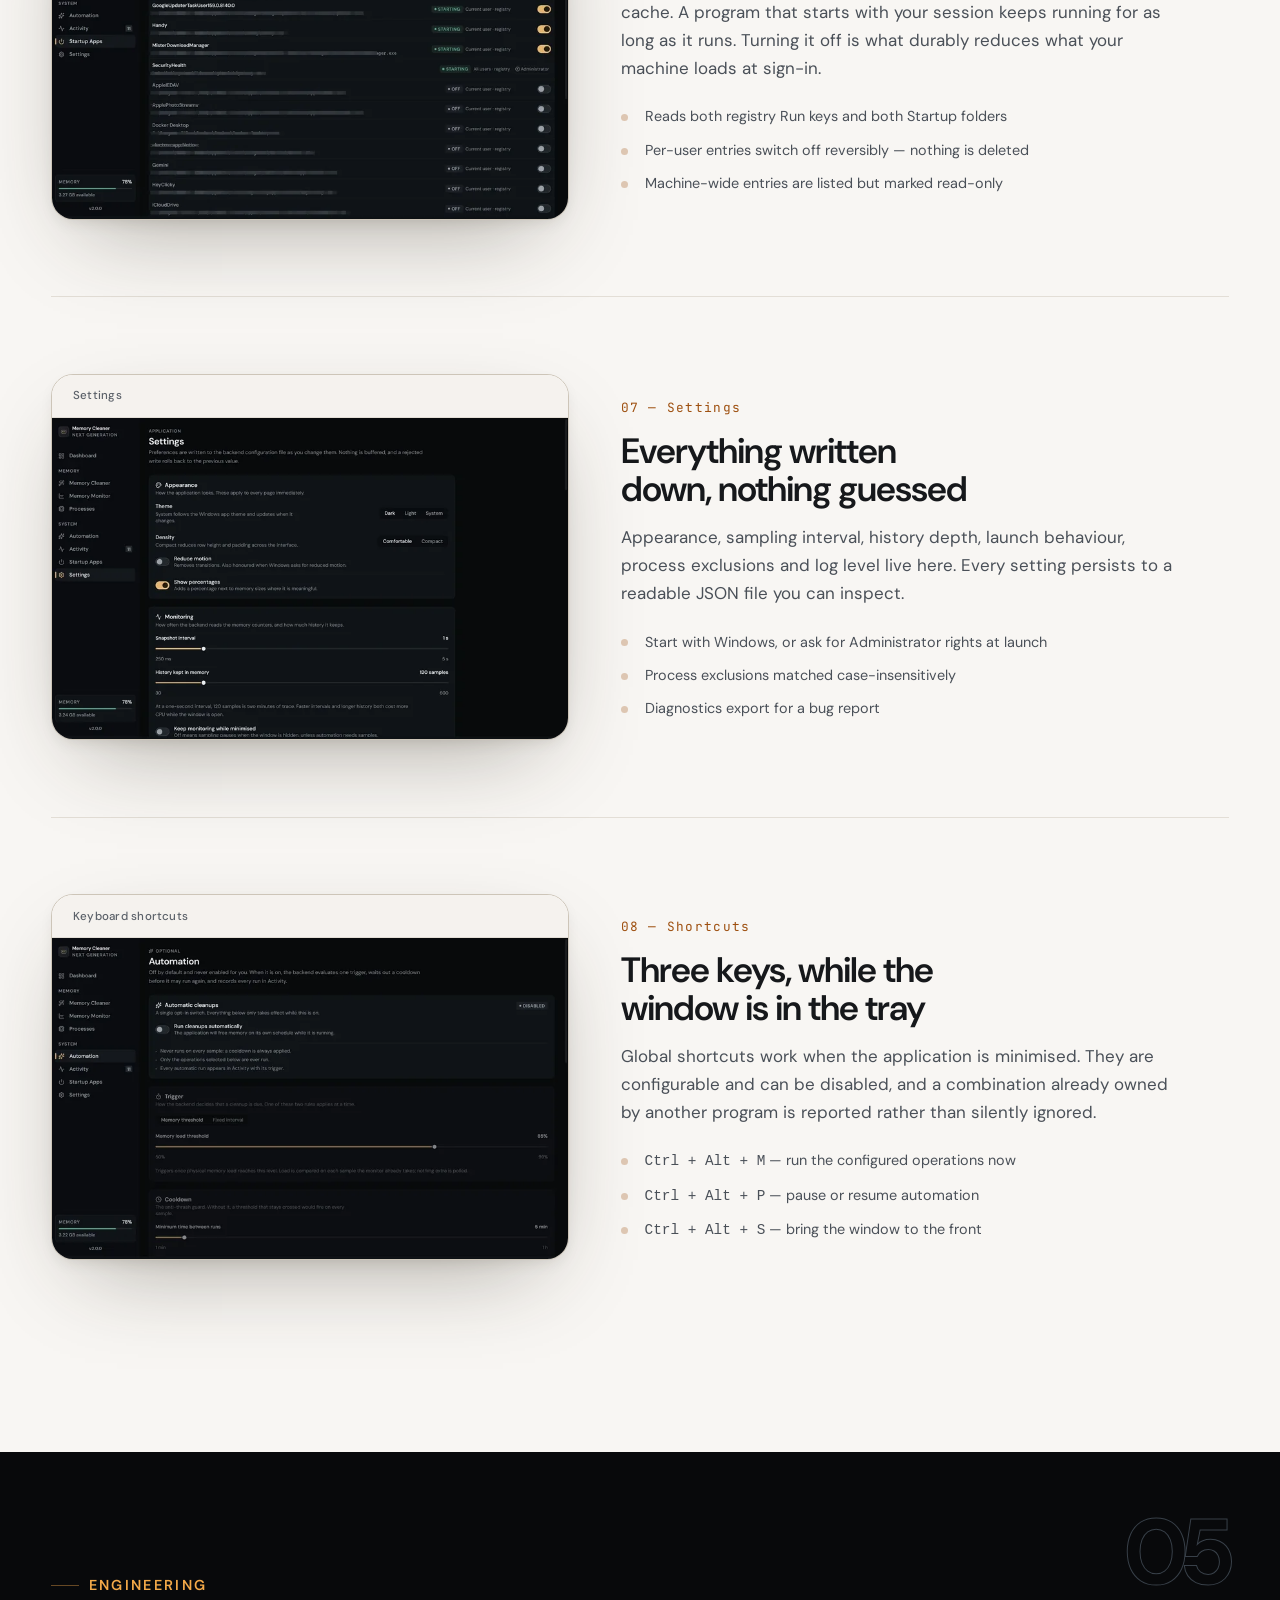
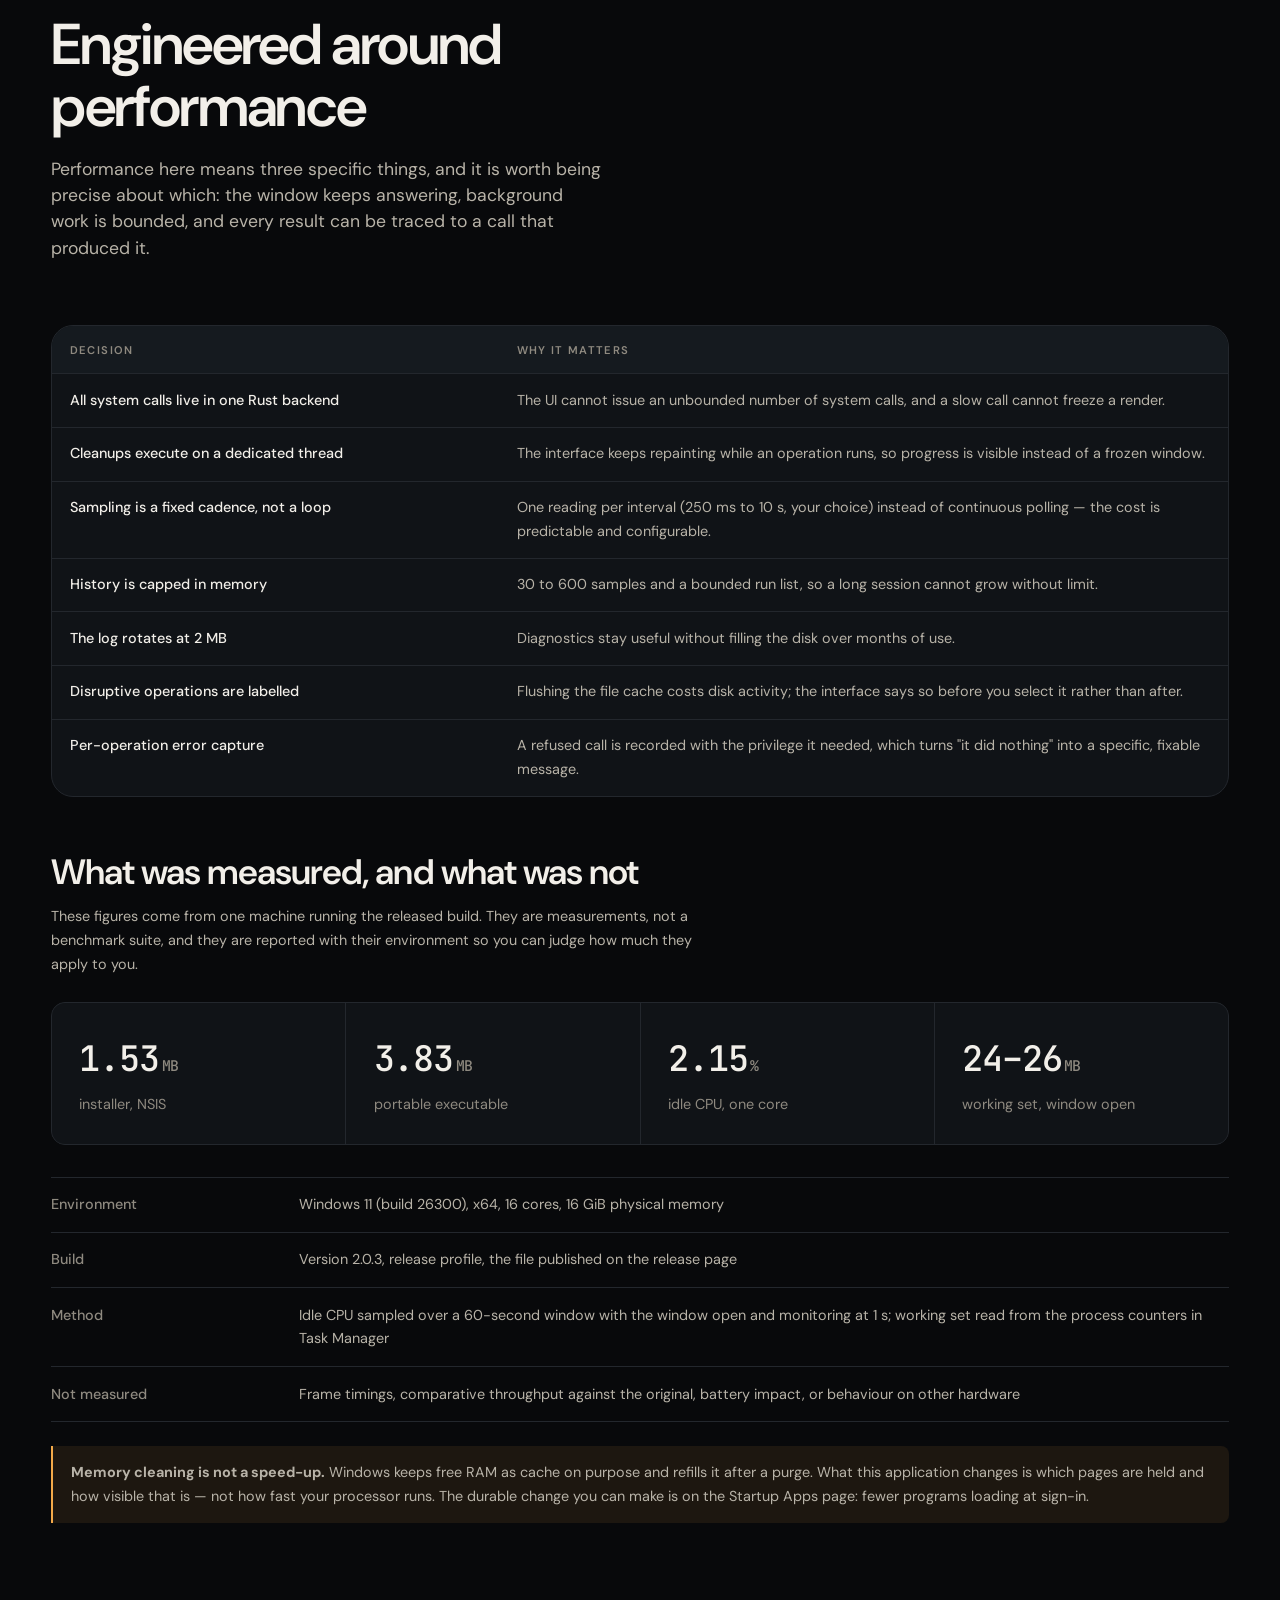
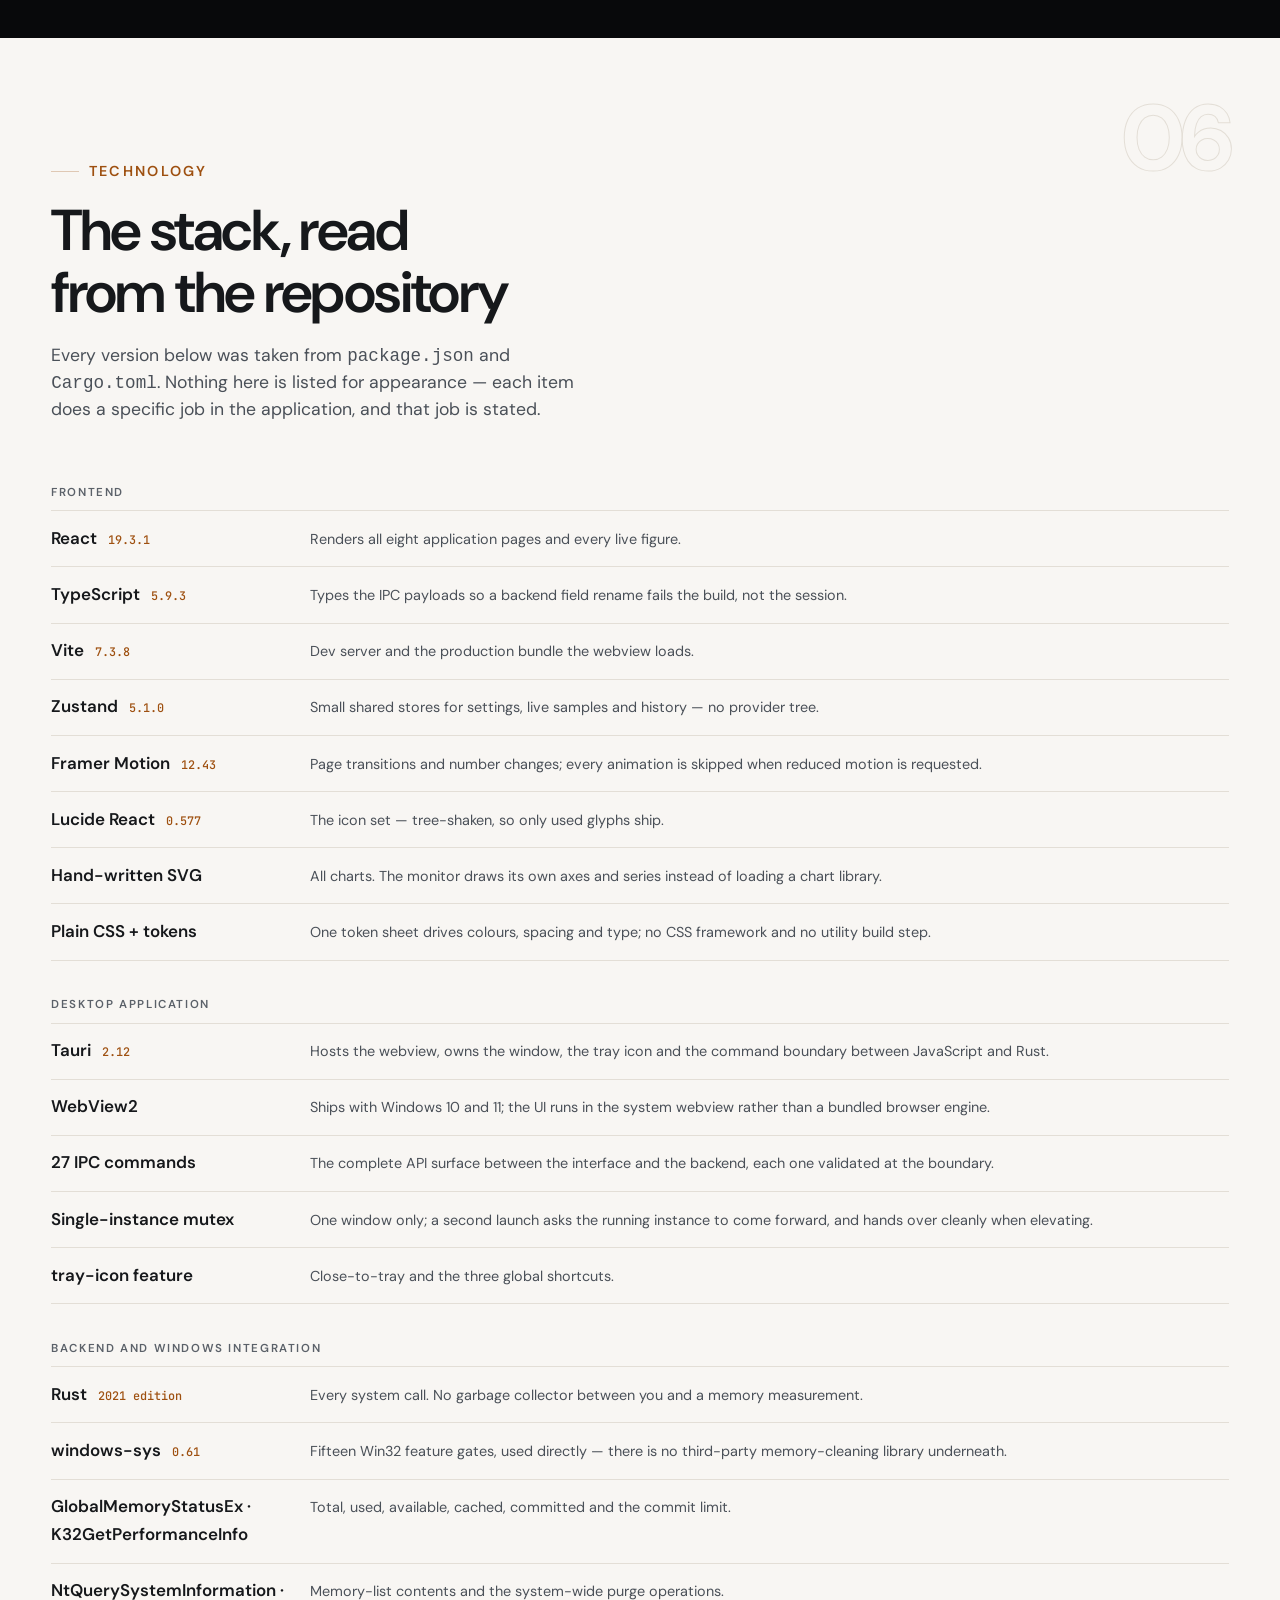
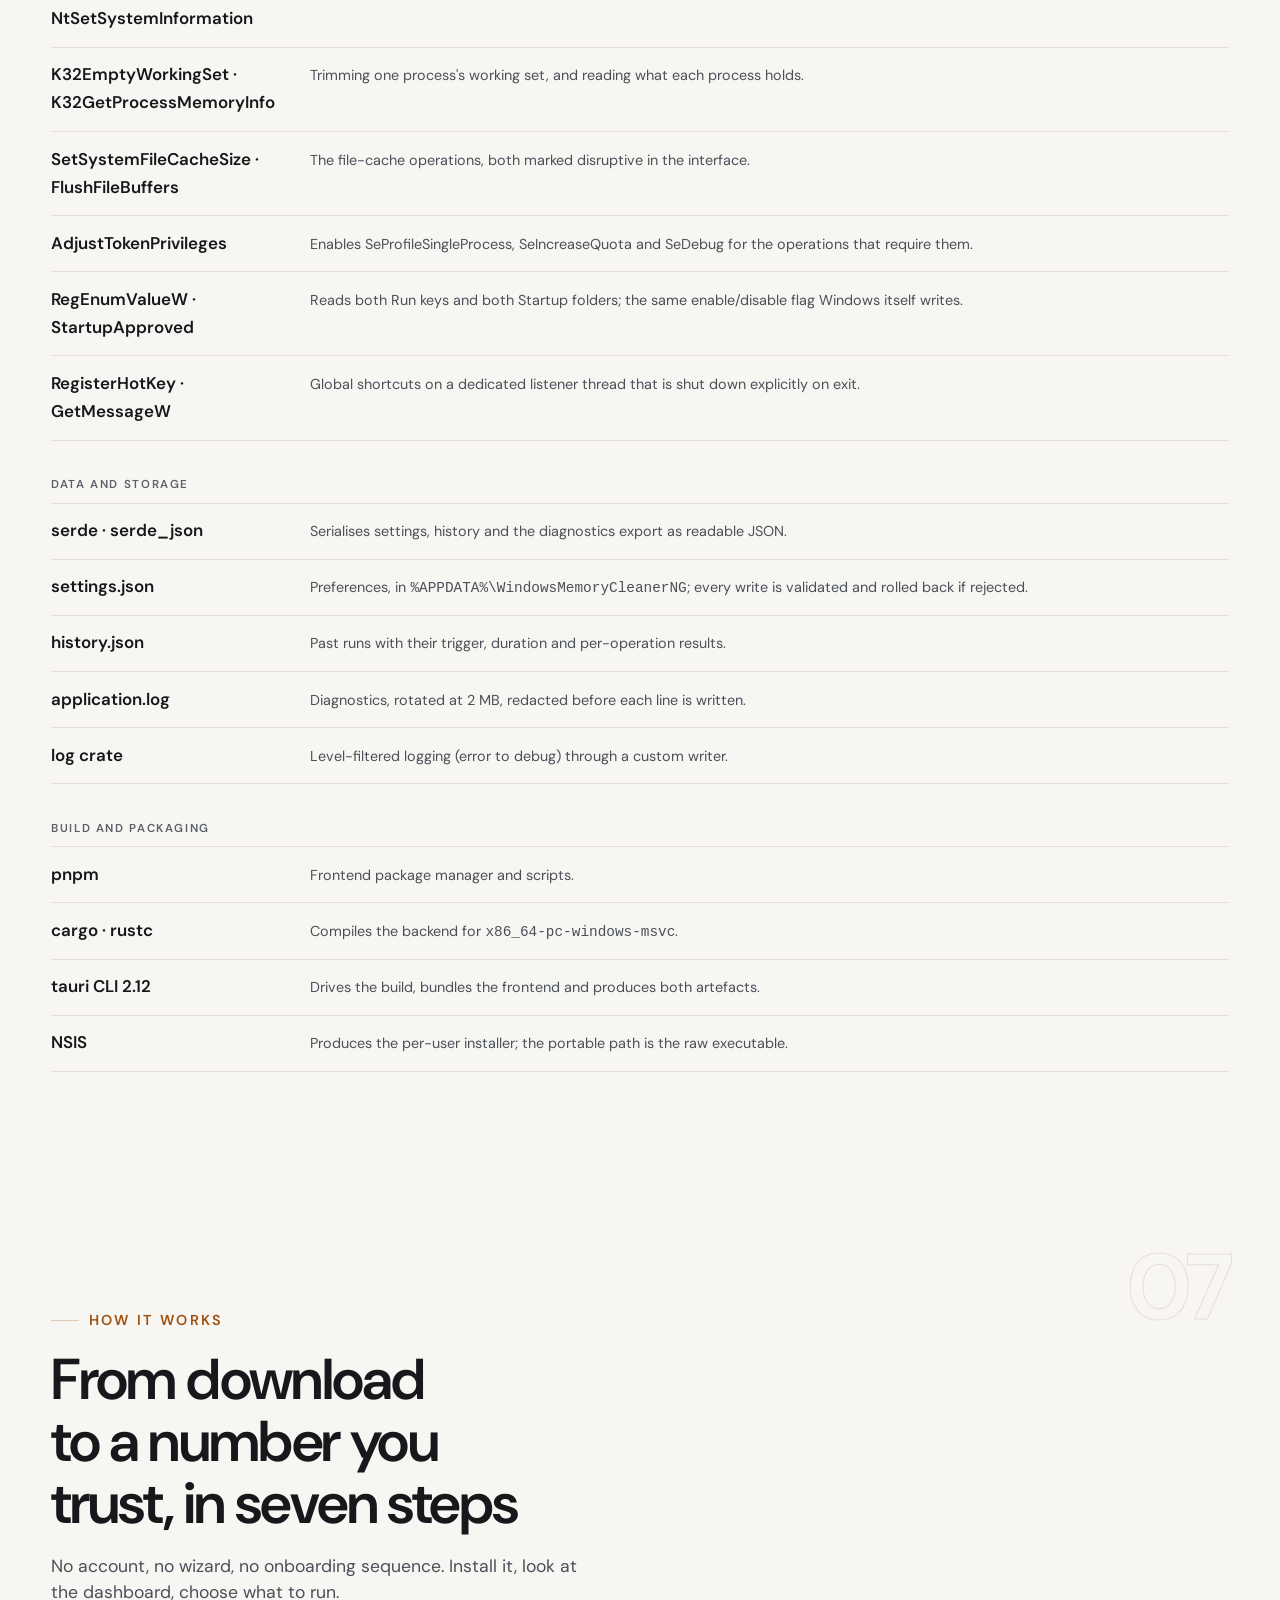
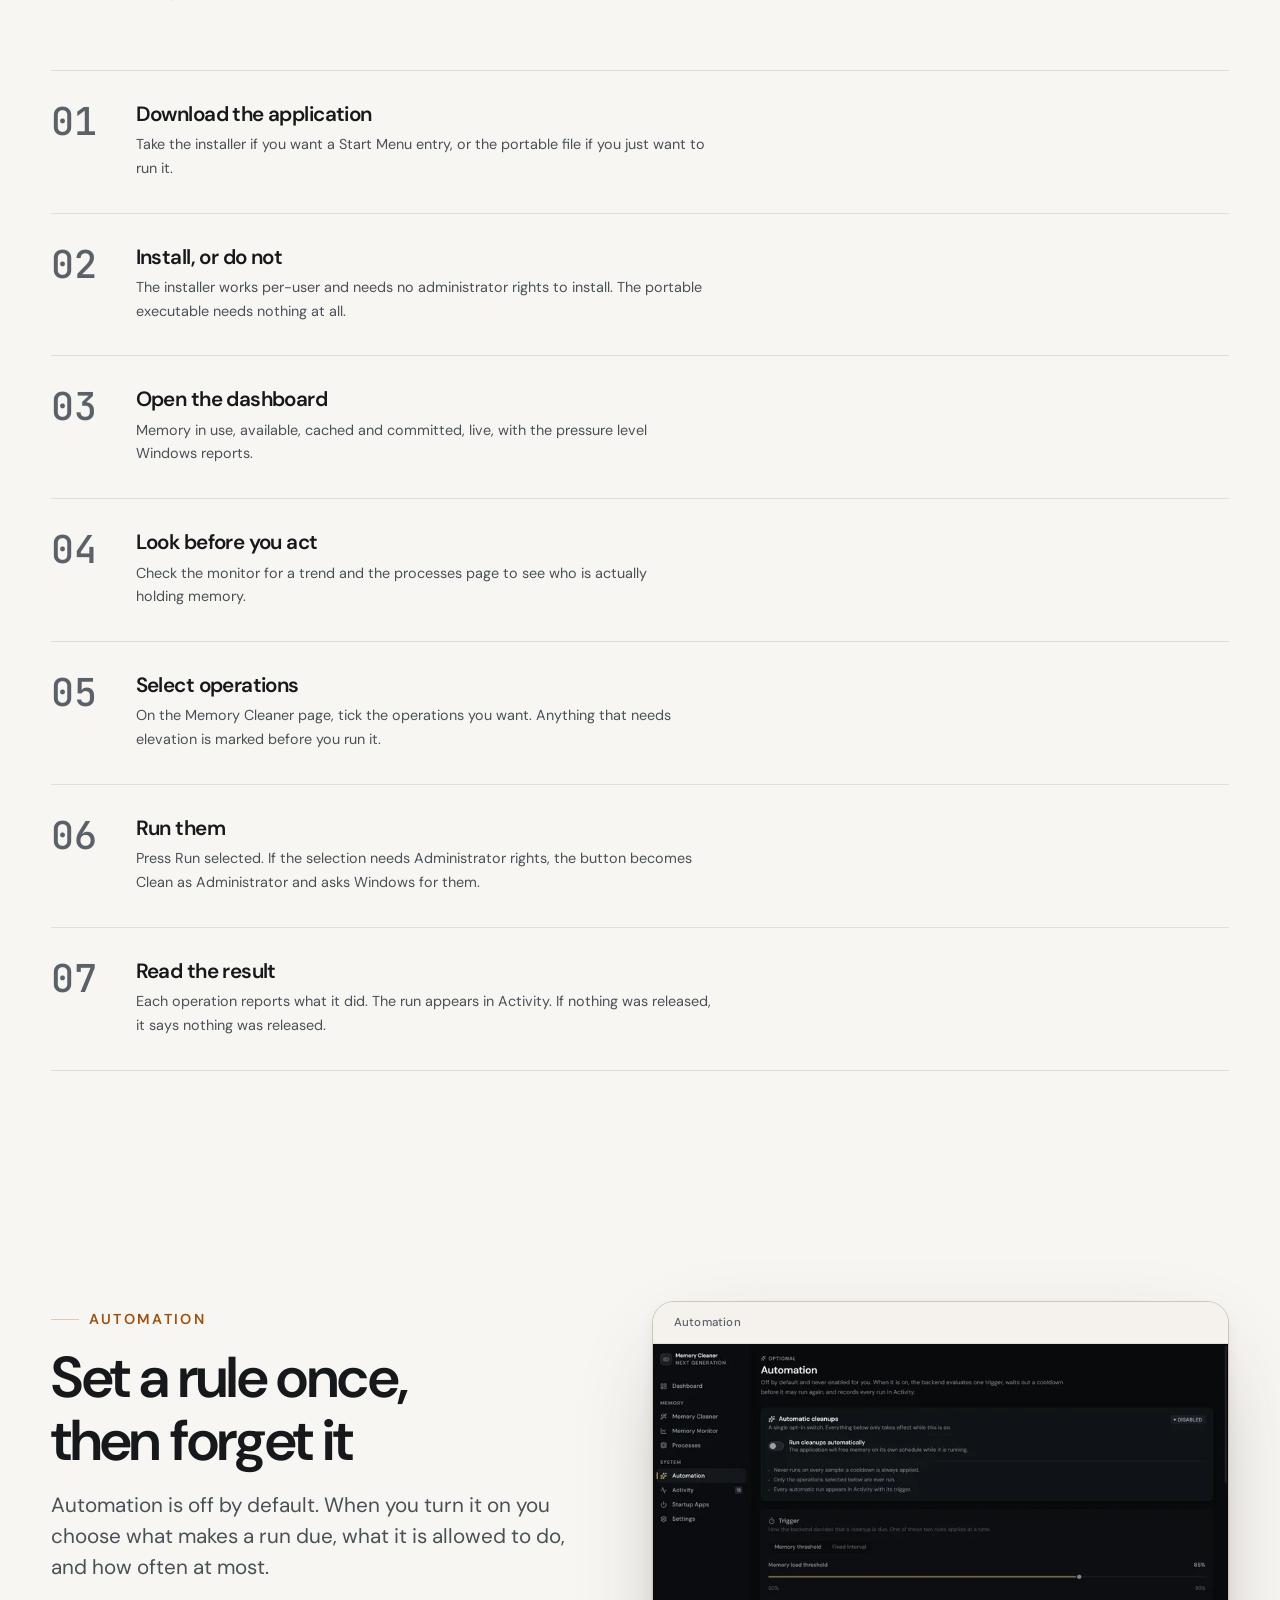
==== commit 3ec5d27b: "Design and accessibility pass from independent review - Section numerals were 01-07, 09-12: renumber" ====
--- a/index.html
+++ b/index.html
@@ -770,7 +770,7 @@
       </section>
 
       <!-- ================= ENGINEERING ================= -->
-      <section class="section" id="engineering" aria-labelledby="engTitle">
+      <section class="section section--instrument" id="engineering" aria-labelledby="engTitle">
         <div class="wrap">
           <span class="section-numeral" aria-hidden="true">05</span>
           <div class="section-head">
@@ -1068,7 +1068,7 @@
       <!-- ================= SAFETY ================= -->
       <section class="section" id="safety" aria-labelledby="safetyTitle">
         <div class="wrap">
-          <span class="section-numeral" aria-hidden="true">09</span>
+          <span class="section-numeral" aria-hidden="true">08</span>
           <div class="section-head">
             <span class="eyebrow">Safety &amp; transparency</span>
             <h2 id="safetyTitle">The list of things it will not do is longer than the list of things it will</h2>
@@ -1143,7 +1143,7 @@
       <!-- ================= TRANSPARENCY ================= -->
       <section class="section" id="transparency" aria-labelledby="privTitle">
         <div class="wrap">
-          <span class="section-numeral" aria-hidden="true">10</span>
+          <span class="section-numeral" aria-hidden="true">09</span>
           <div class="section-head">
             <span class="eyebrow">Privacy</span>
             <h2 id="privTitle">What leaves this computer: nothing</h2>
@@ -1198,7 +1198,7 @@
       <!-- ================= GALLERY ================= -->
       <section class="section" id="gallery" aria-labelledby="galleryTitle">
         <div class="wrap">
-          <span class="section-numeral" aria-hidden="true">11</span>
+          <span class="section-numeral" aria-hidden="true">10</span>
           <div class="section-head">
             <span class="eyebrow">Screenshots</span>
             <h2 id="galleryTitle">Every page, as it actually looks</h2>
@@ -1263,7 +1263,7 @@
       <!-- ================= DOWNLOAD ================= -->
       <section class="section" id="download" aria-labelledby="downloadTitle">
         <div class="wrap">
-          <span class="section-numeral" aria-hidden="true">12</span>
+          <span class="section-numeral" aria-hidden="true">11</span>
           <div class="download">
             <div class="download__inner">
               <div>
--- a/styles.css
+++ b/styles.css
@@ -586,8 +586,7 @@
 }
 
 .window__dots {
-  display: flex;
-  gap: 0.4rem;
+  display: none;
 }
 
 .window__dots i {
@@ -1236,8 +1235,9 @@
 }
 
 .faq__search input:focus {
-  border-color: var(--accent-line);
-  outline: none;
+  border-color: var(--accent);
+  outline: 2px solid var(--accent);
+  outline-offset: 2px;
 }
 
 .faq__empty {
@@ -1314,6 +1314,10 @@
   margin-top: -0.6rem;
 }
 
+.faq__item[data-open="false"] .faq__a > div {
+  visibility: hidden;
+}
+
 /* --- Footer ------------------------------------------------------------- */
 
 .footer {
@@ -1406,6 +1410,7 @@
 }
 
 .to-top[data-visible="true"] {
+  visibility: visible;
   opacity: 1;
   pointer-events: auto;
   transform: translateY(0);
@@ -1418,7 +1423,9 @@
 
 /* --- Scroll reveal ------------------------------------------------------ */
 
-.reveal {
+/* Only hide content when script is running. Without the `js` class every
+   .reveal block stayed at opacity:0 for users with JS blocked or failed. */
+.js .reveal {
   opacity: 0;
   transform: translateY(18px);
   transition:
@@ -1426,7 +1433,7 @@
     transform 0.6s var(--ease);
 }
 
-.reveal[data-shown="true"] {
+.js .reveal[data-shown="true"] {
   opacity: 1;
   transform: none;
 }
@@ -1983,6 +1990,55 @@
   }
 }
 
+
+/* --- Instrument plate ---------------------------------------------------
+   One inverted band. The application's interface is near-black and measured;
+   the site is paper. Making the engineering section a real readout — dark
+   surface, amber trace, mono figures — gives the page a second material
+   instead of sixteen interchangeable white bands. */
+.section--instrument {
+  background: #08090b;
+  color: #f2efe9;
+  --text: #f2efe9;
+  --text-2: #b8b3a8;
+  --text-3: #8f8a80;
+  --border: #23272d;
+  --border-strong: #384049;
+  --surface: #101317;
+  --surface-2: #151a1f;
+  --accent: hsl(34 88% 62%);
+  --accent-line: hsl(34 88% 62% / 0.4);
+  --accent-quiet: hsl(34 88% 62% / 0.14);
+}
+
+.section--instrument .table-wrap {
+  border-color: var(--border);
+  background: var(--surface);
+}
+
+.section--instrument .metric {
+  background: var(--surface);
+}
+
+.section--instrument .metric-grid {
+  border-color: var(--border);
+  background: var(--border);
+}
+
+.section--instrument .spec__row {
+  border-color: var(--border);
+}
+
+.section--instrument .feature__note {
+  border-left-color: hsl(34 88% 62%);
+  background: hsl(34 88% 62% / 0.09);
+  color: var(--text-2);
+}
+
+.section--instrument .section-numeral {
+  -webkit-text-stroke-color: var(--border-strong);
+}
+
 /* --- Legal / document pages --------------------------------------------- */
 
 .legal {
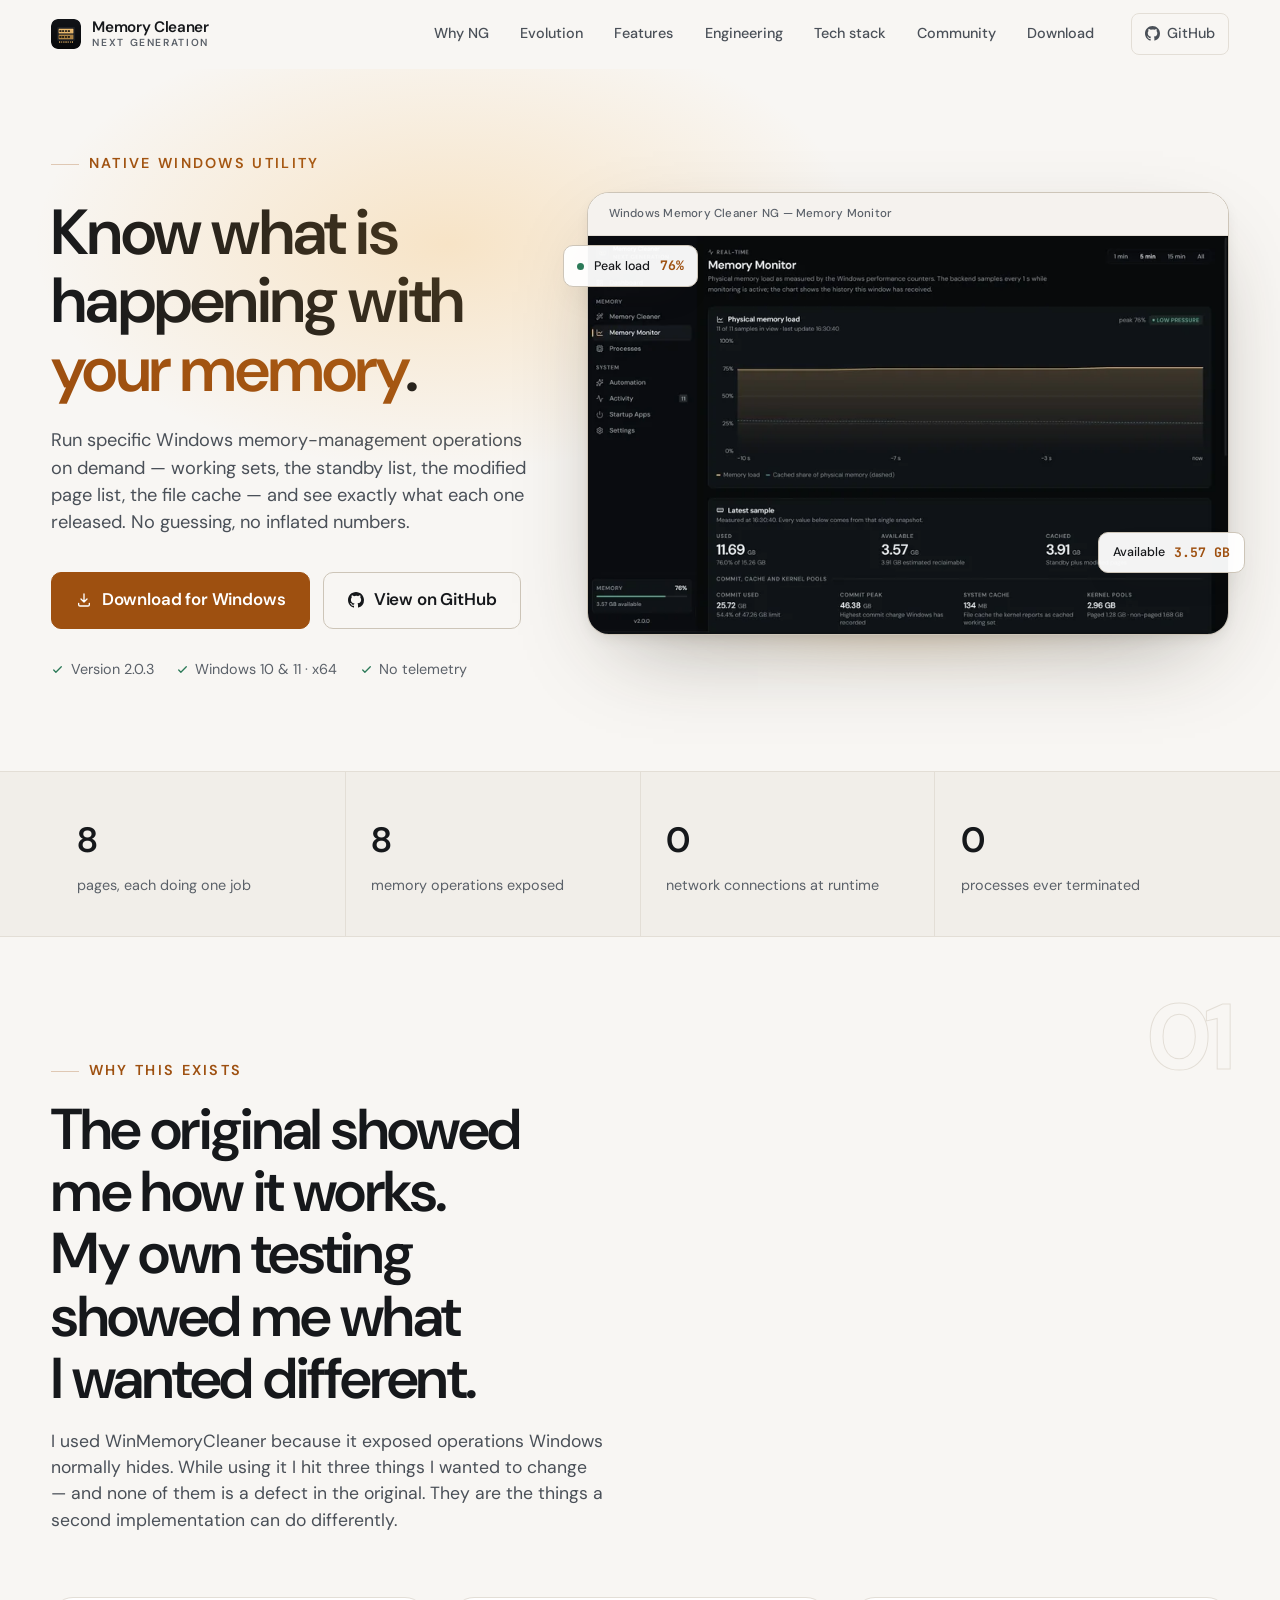
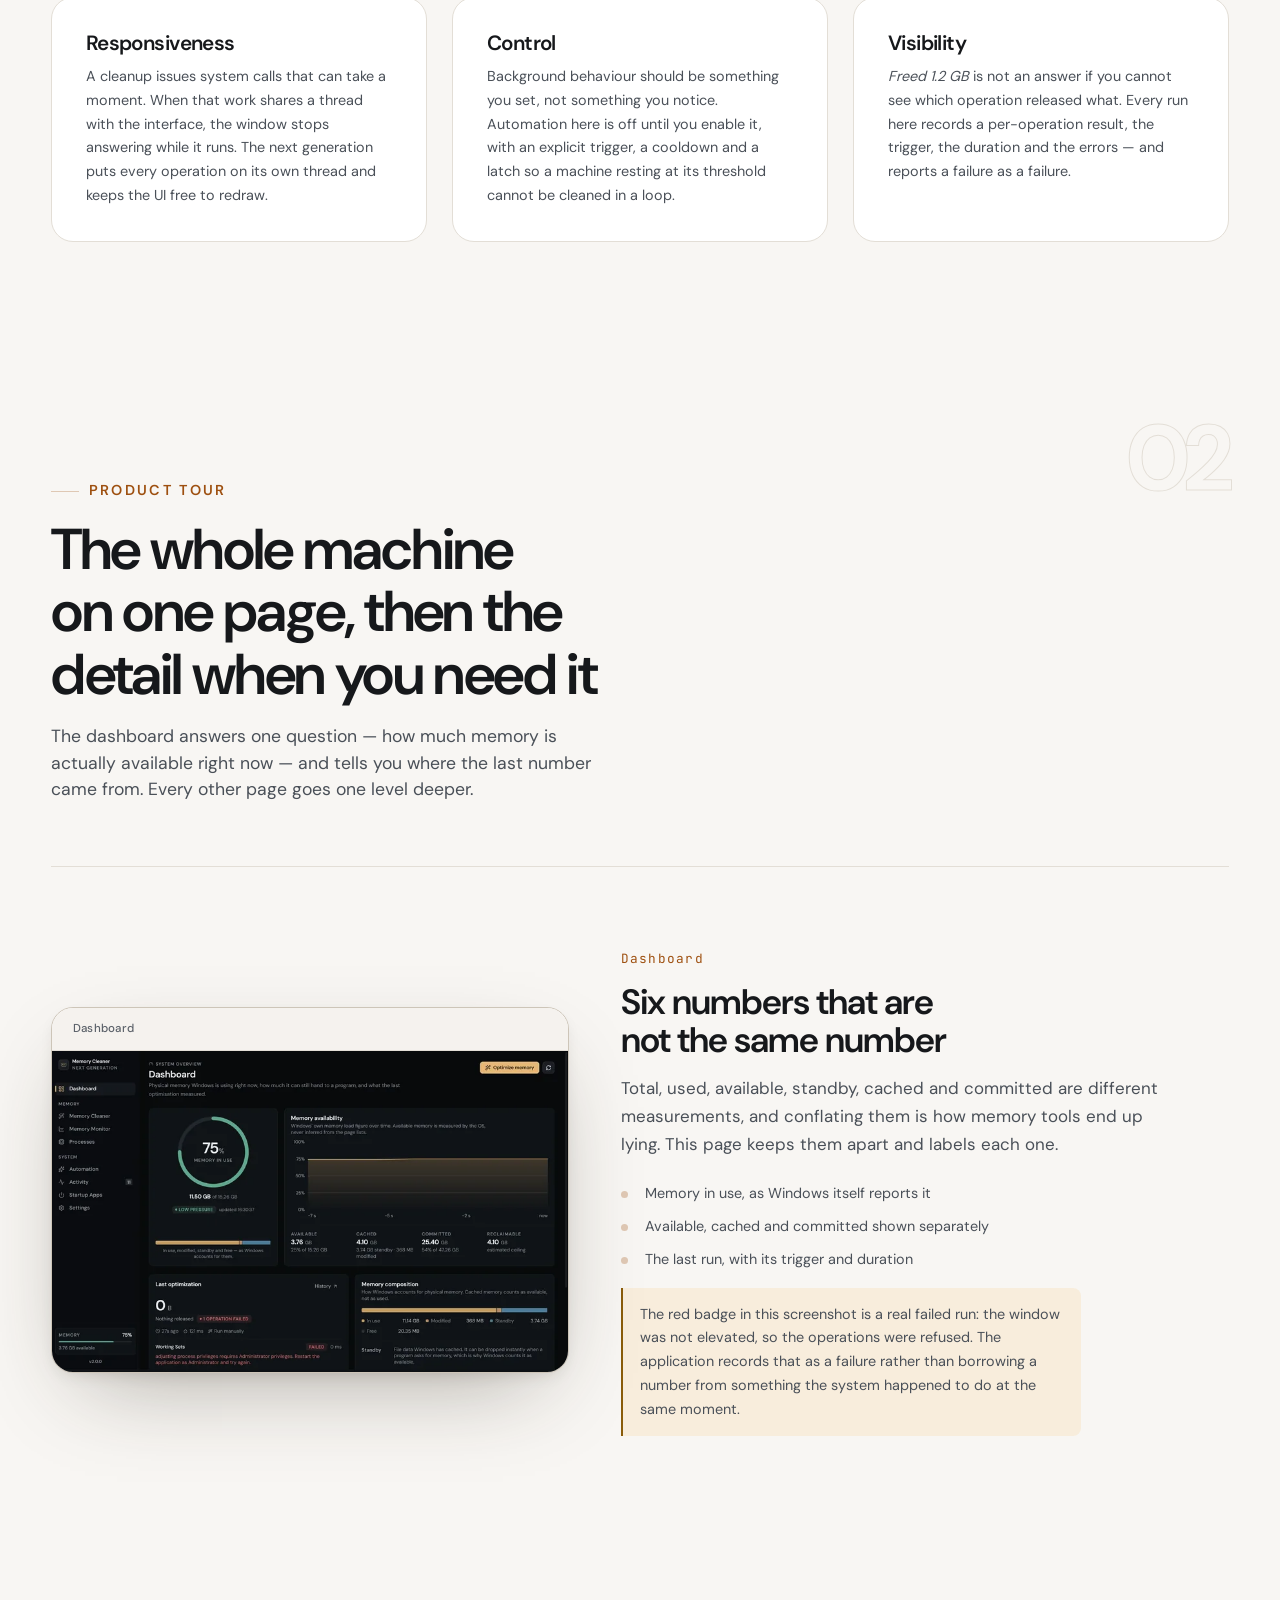
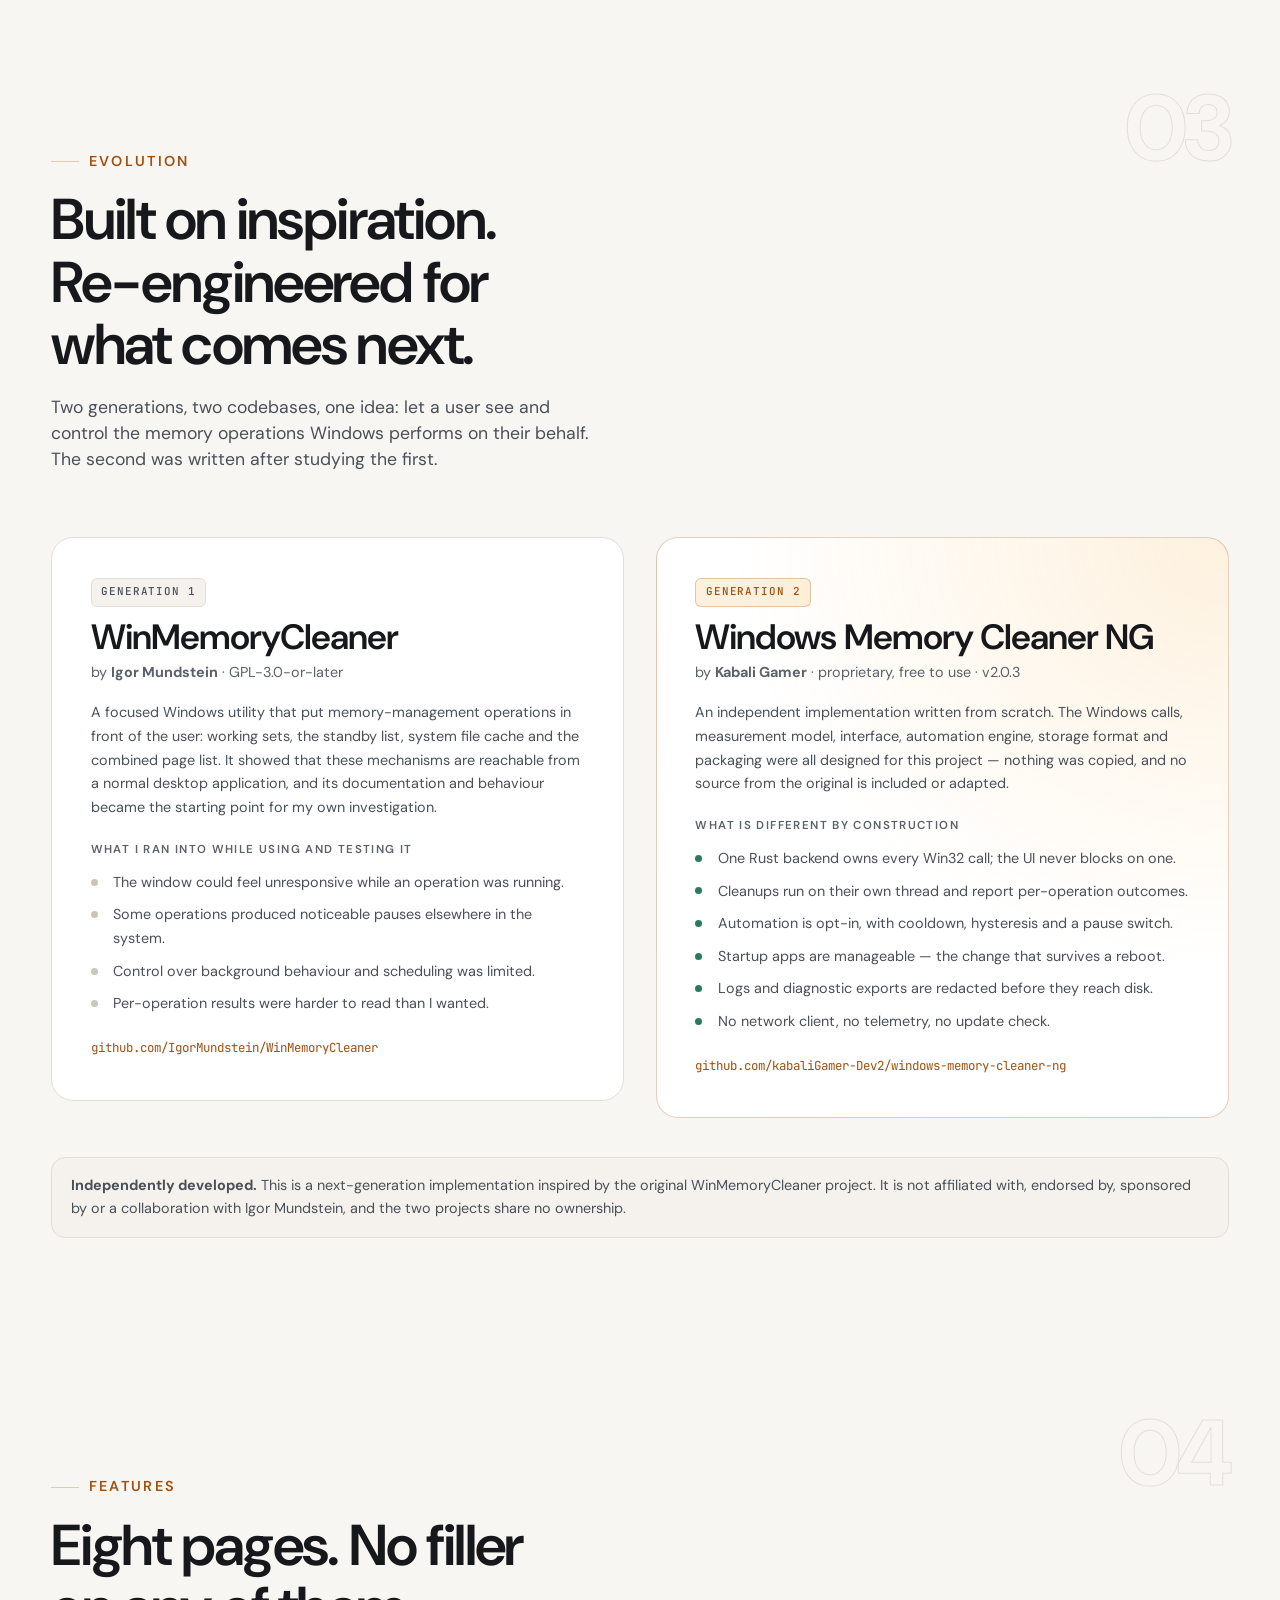
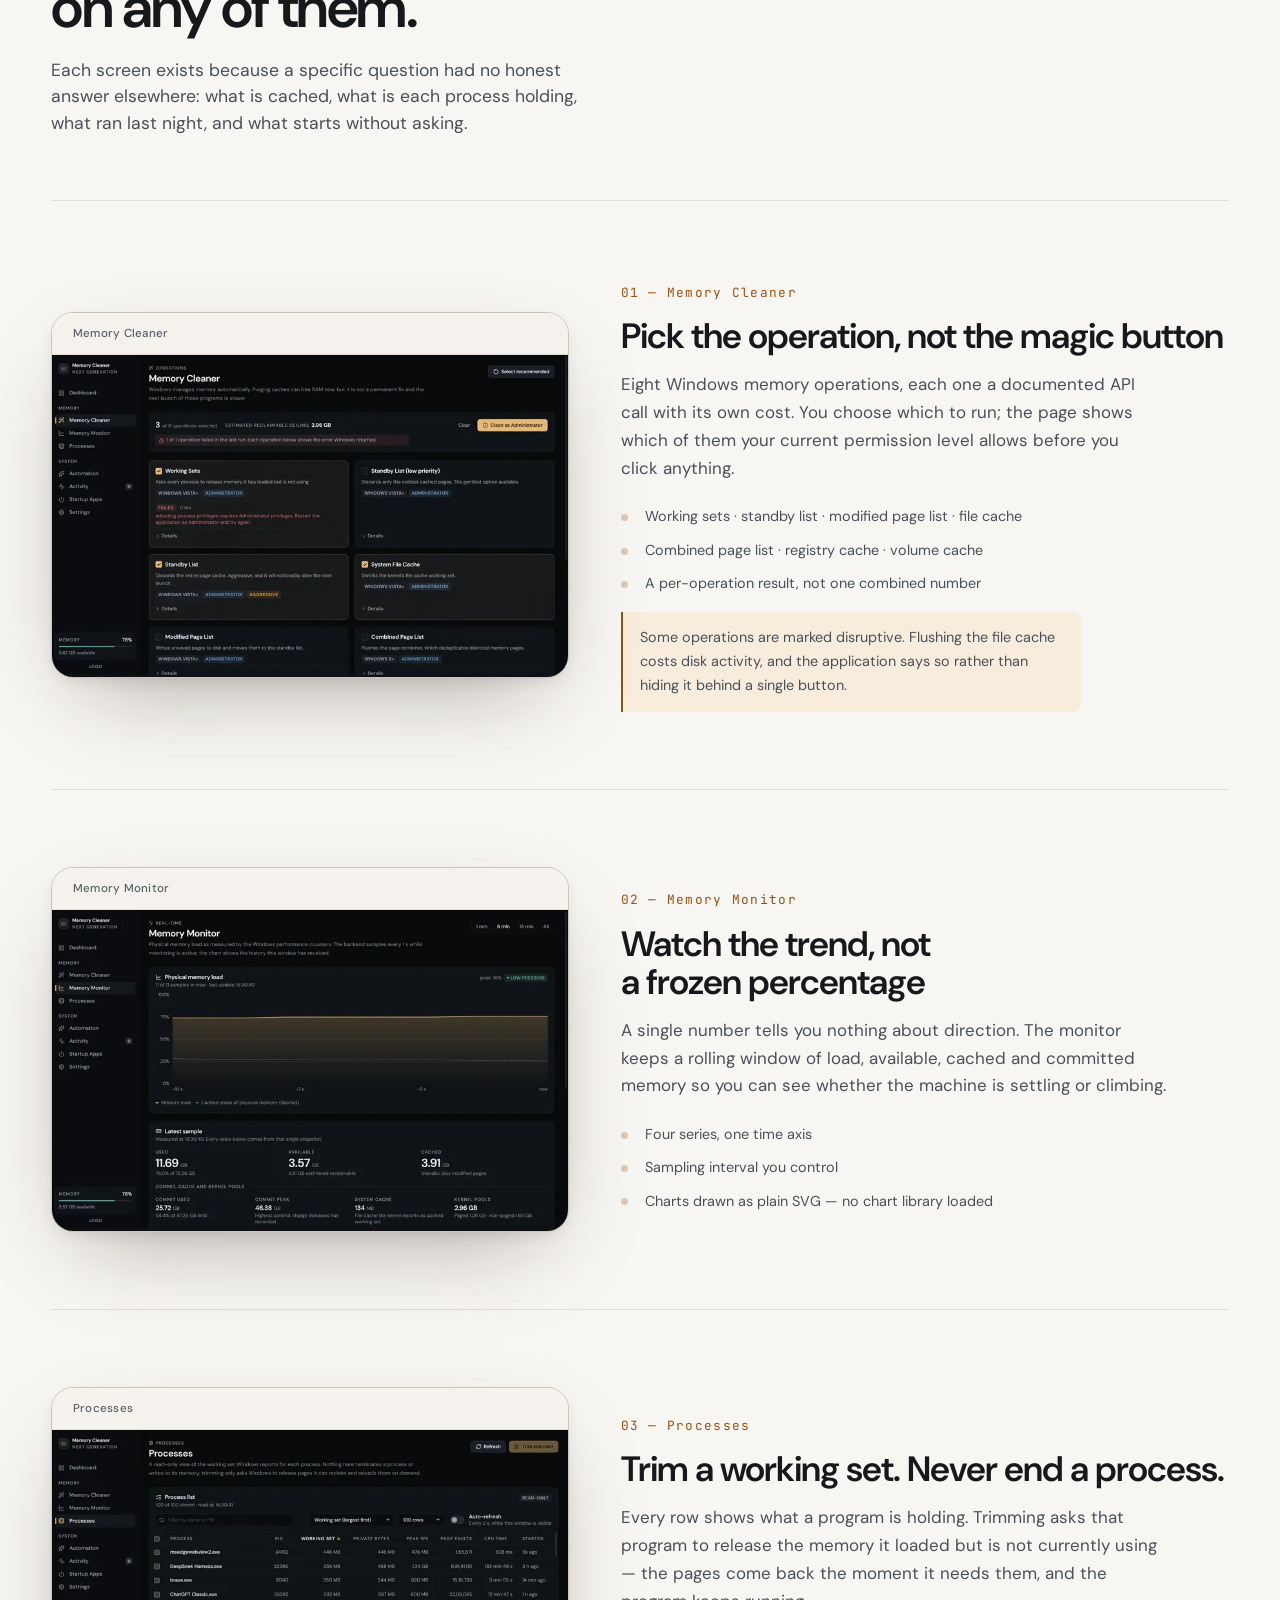
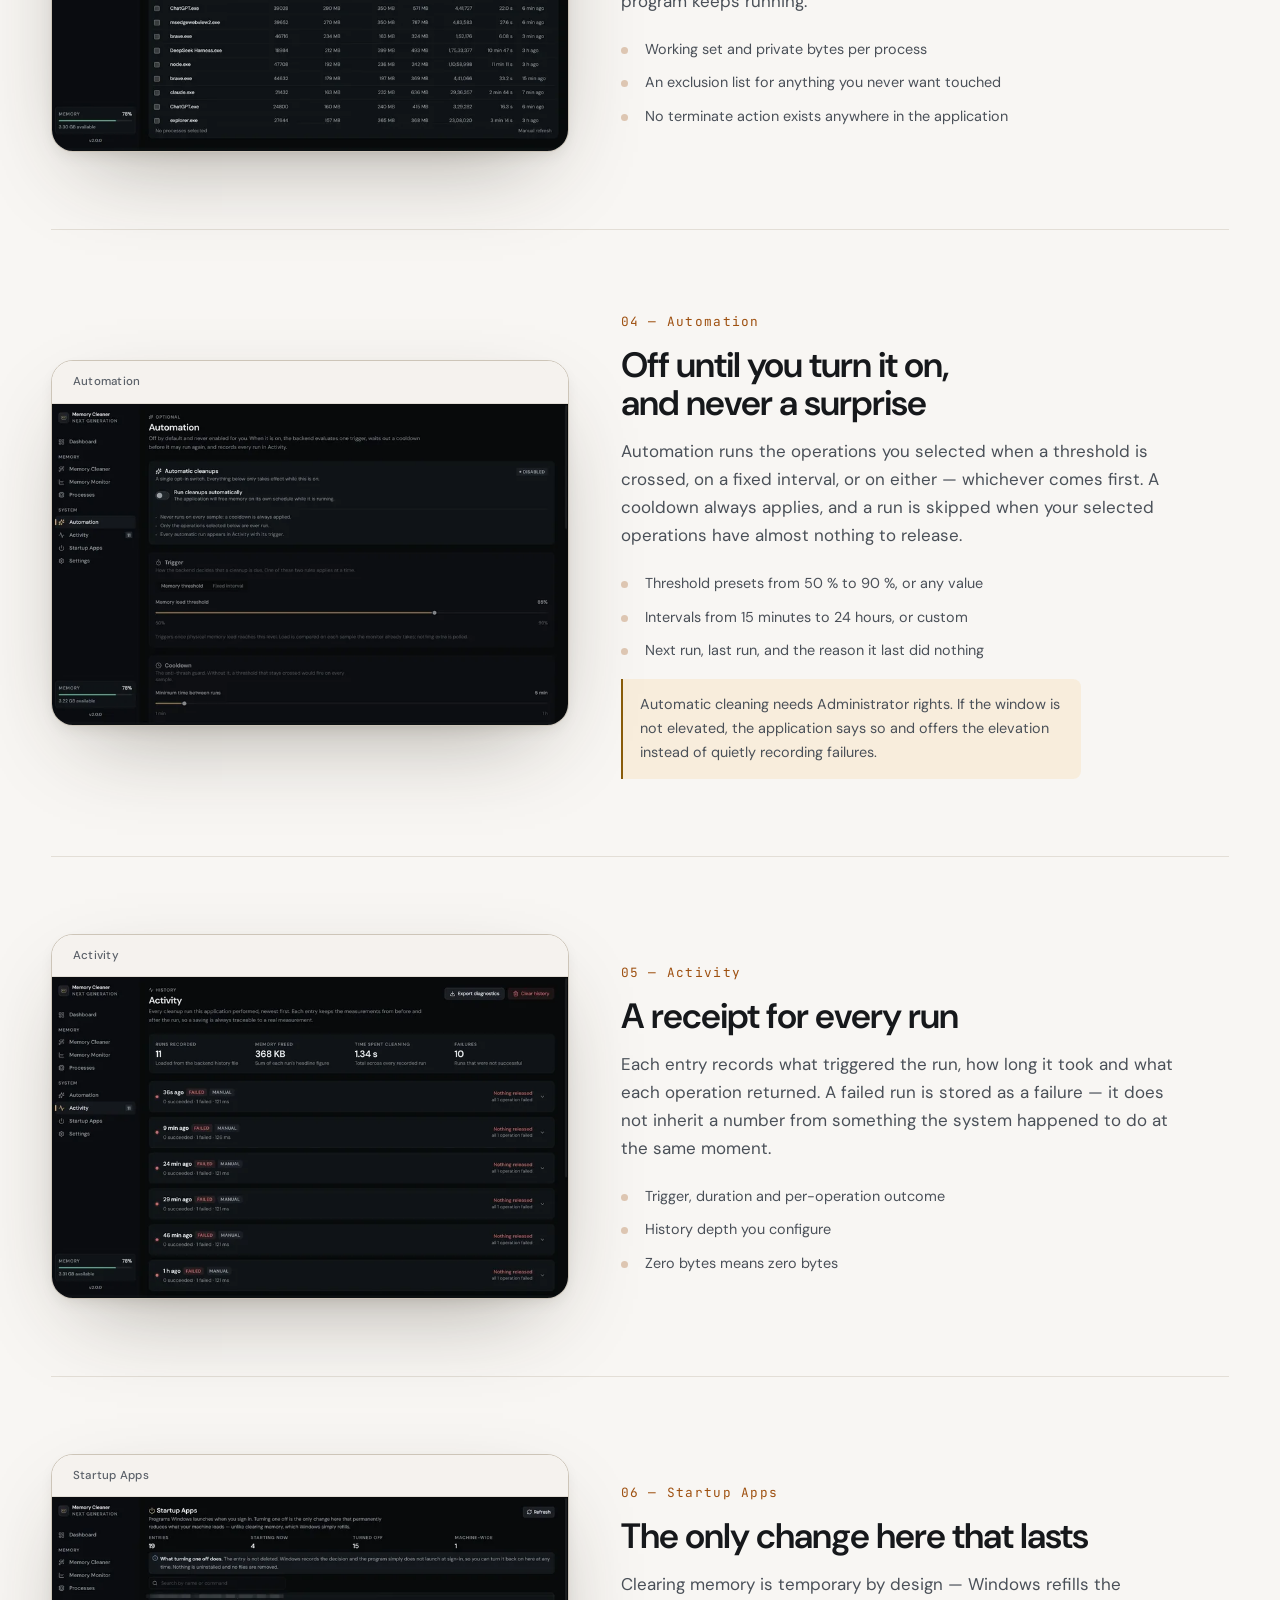
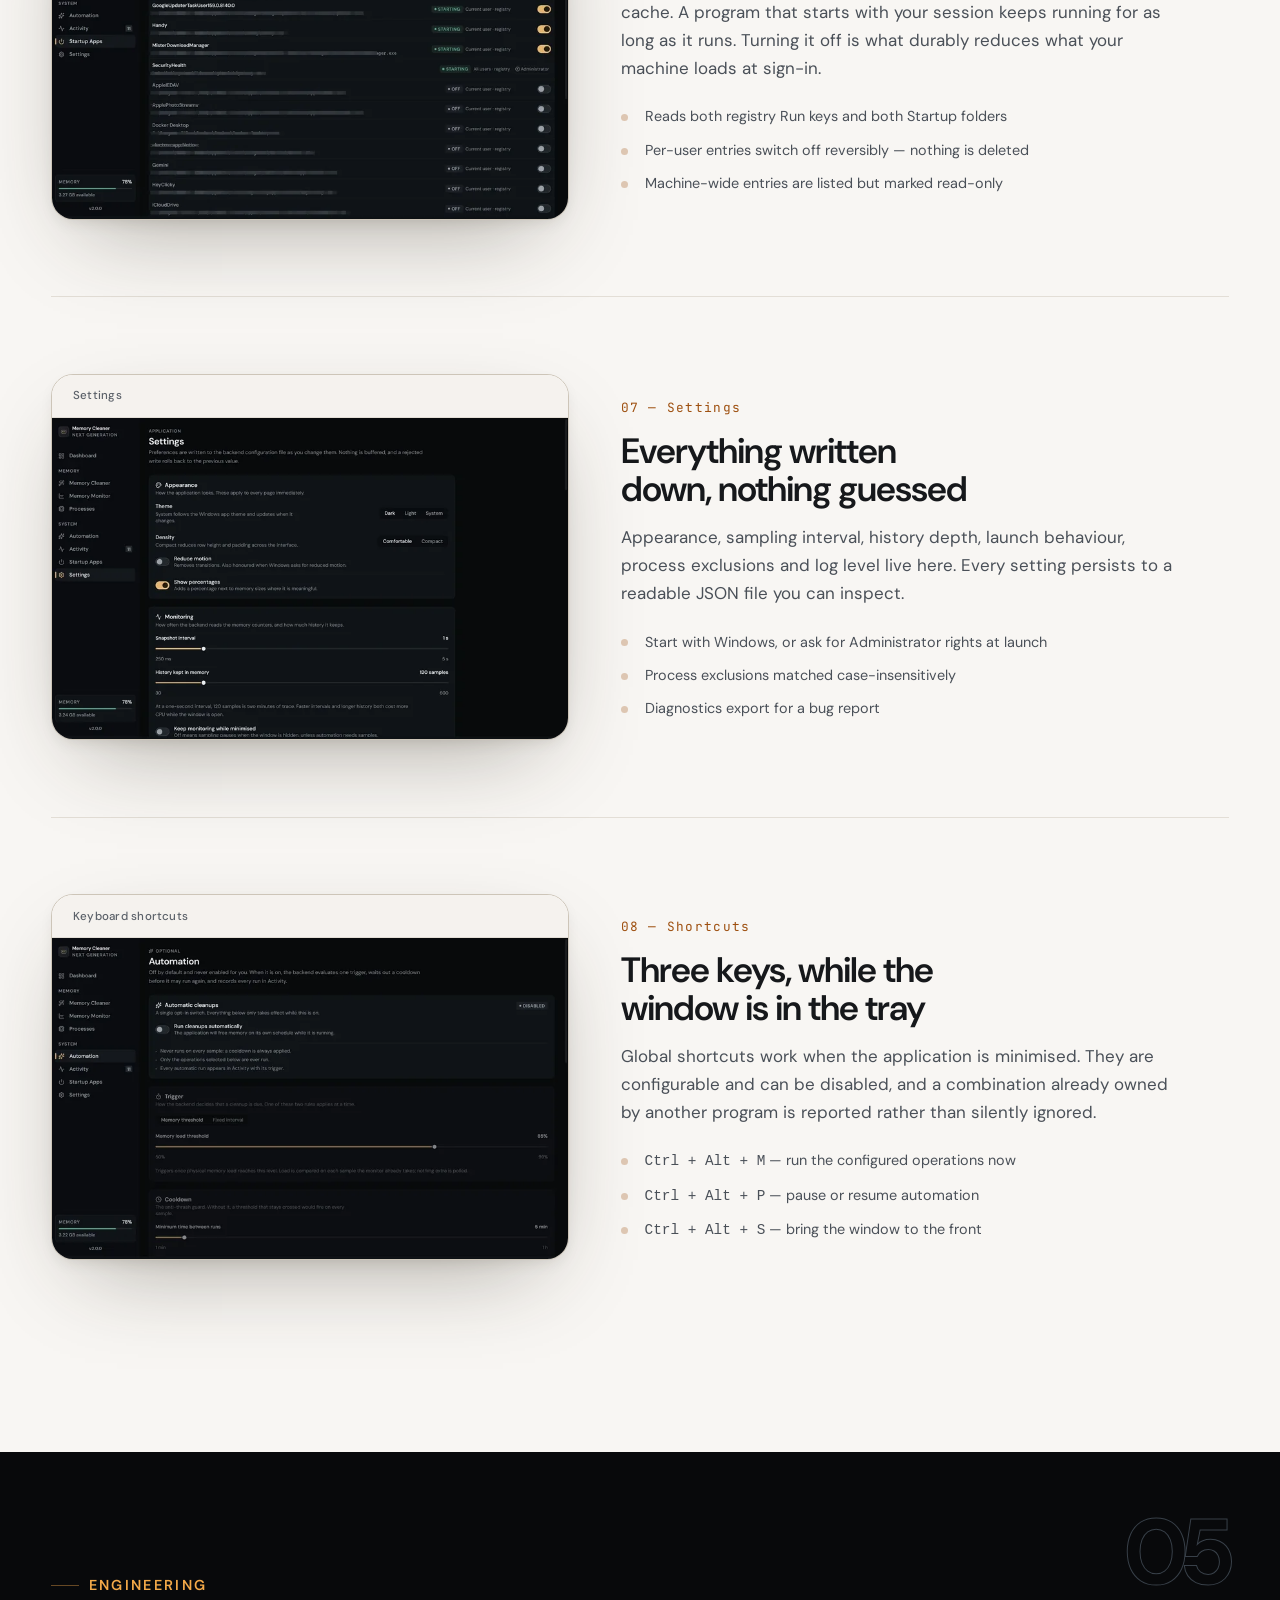
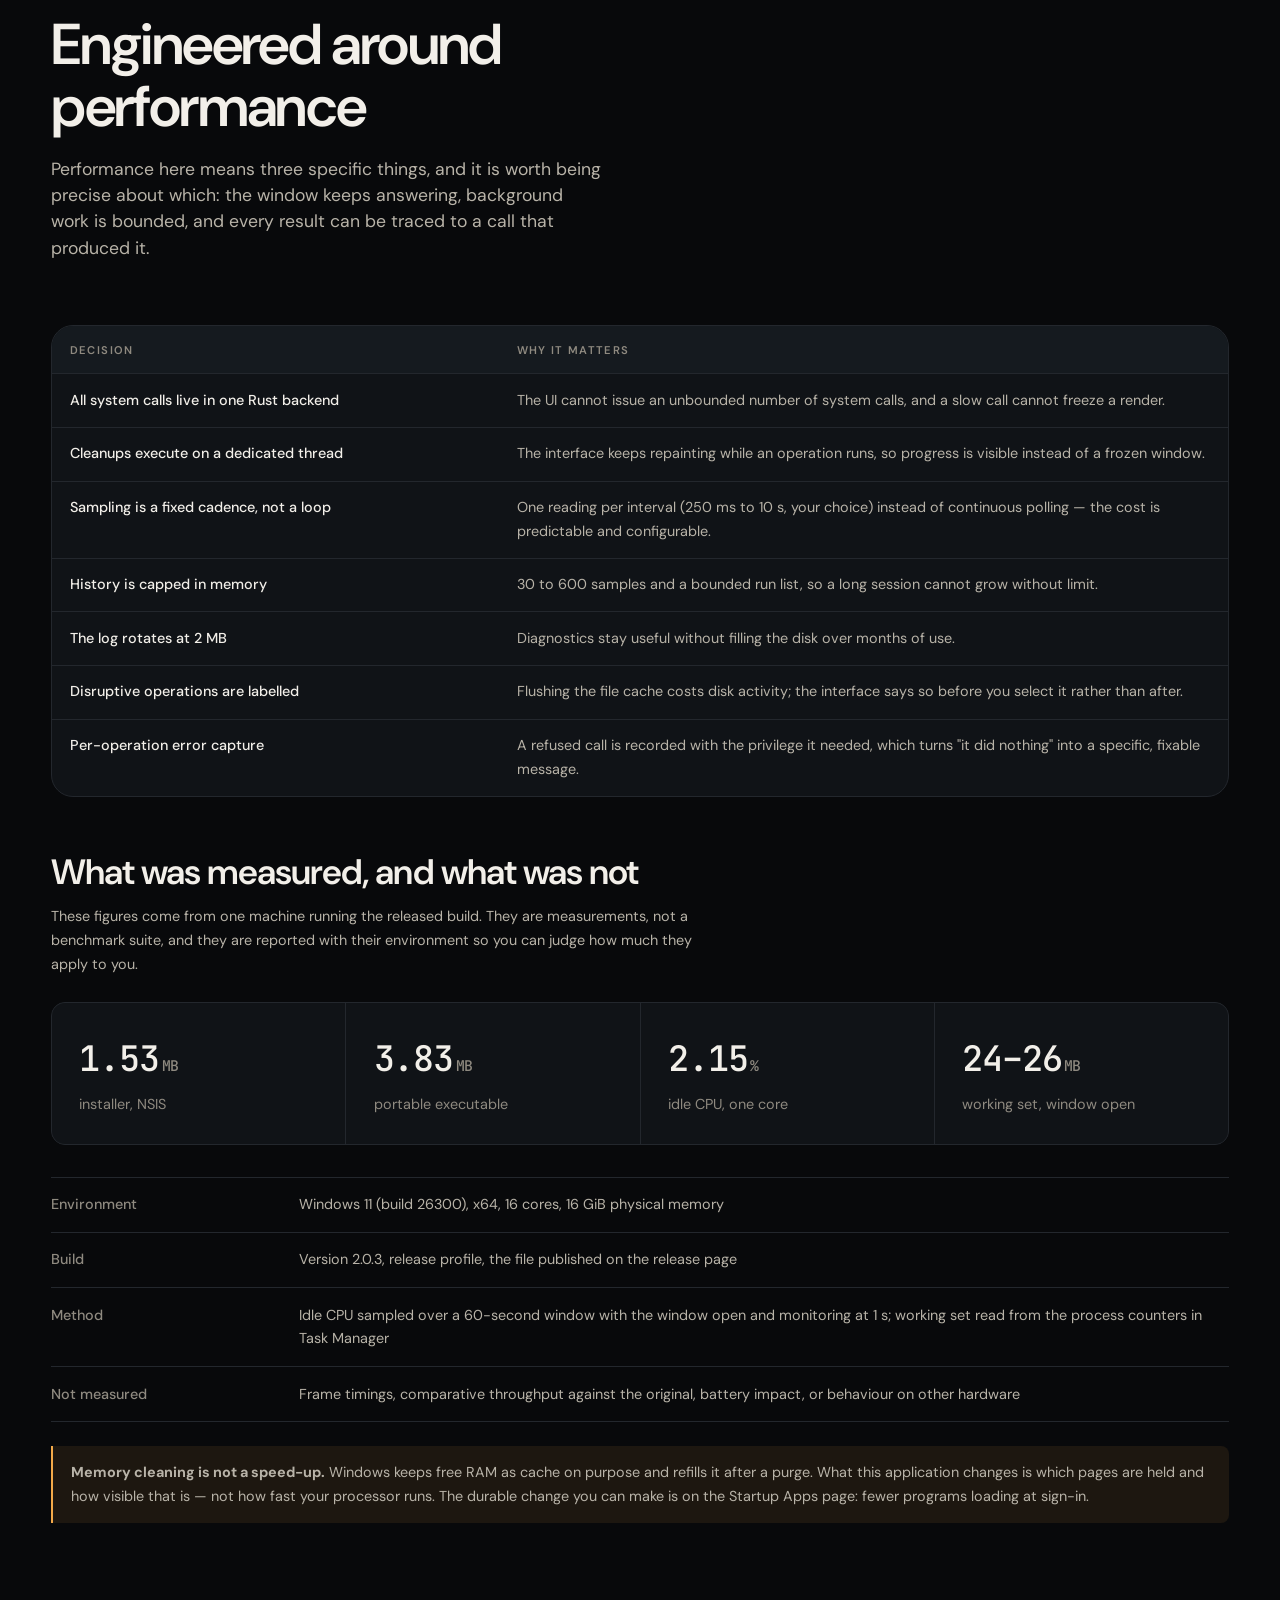
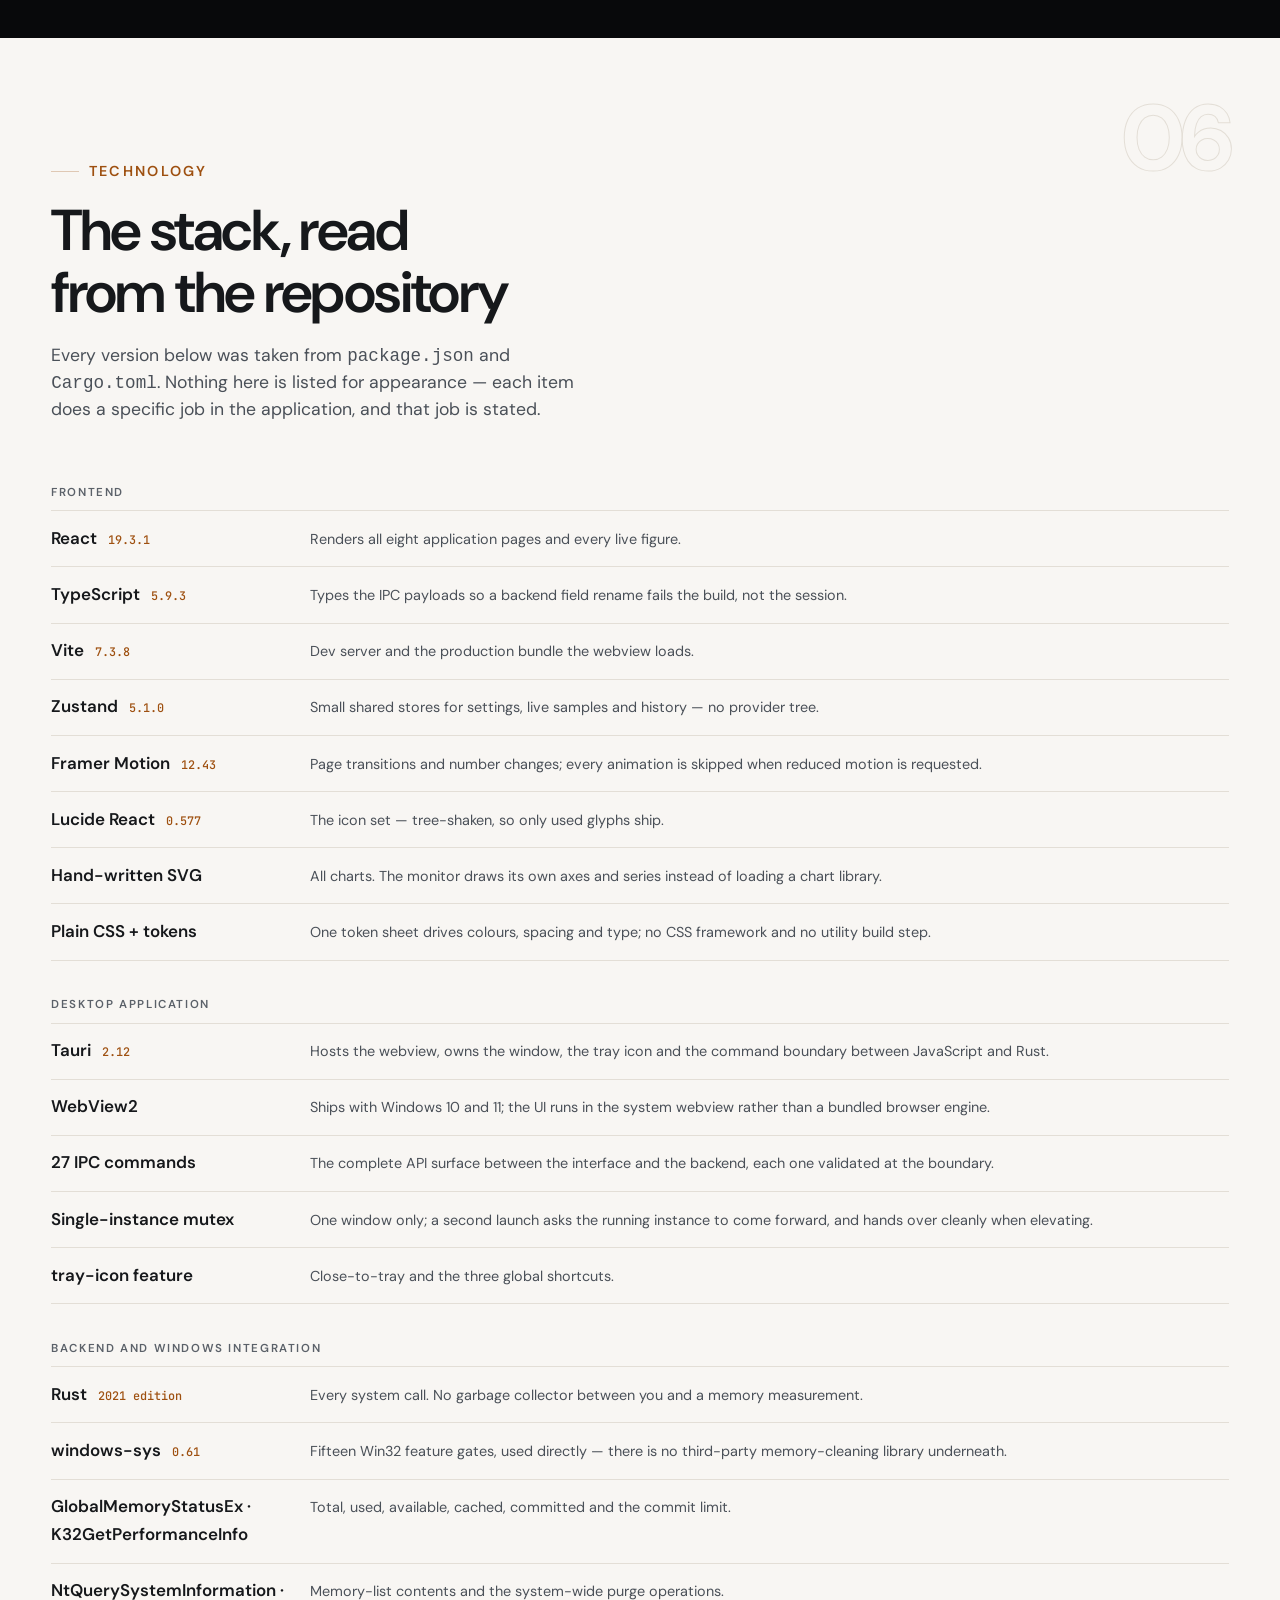
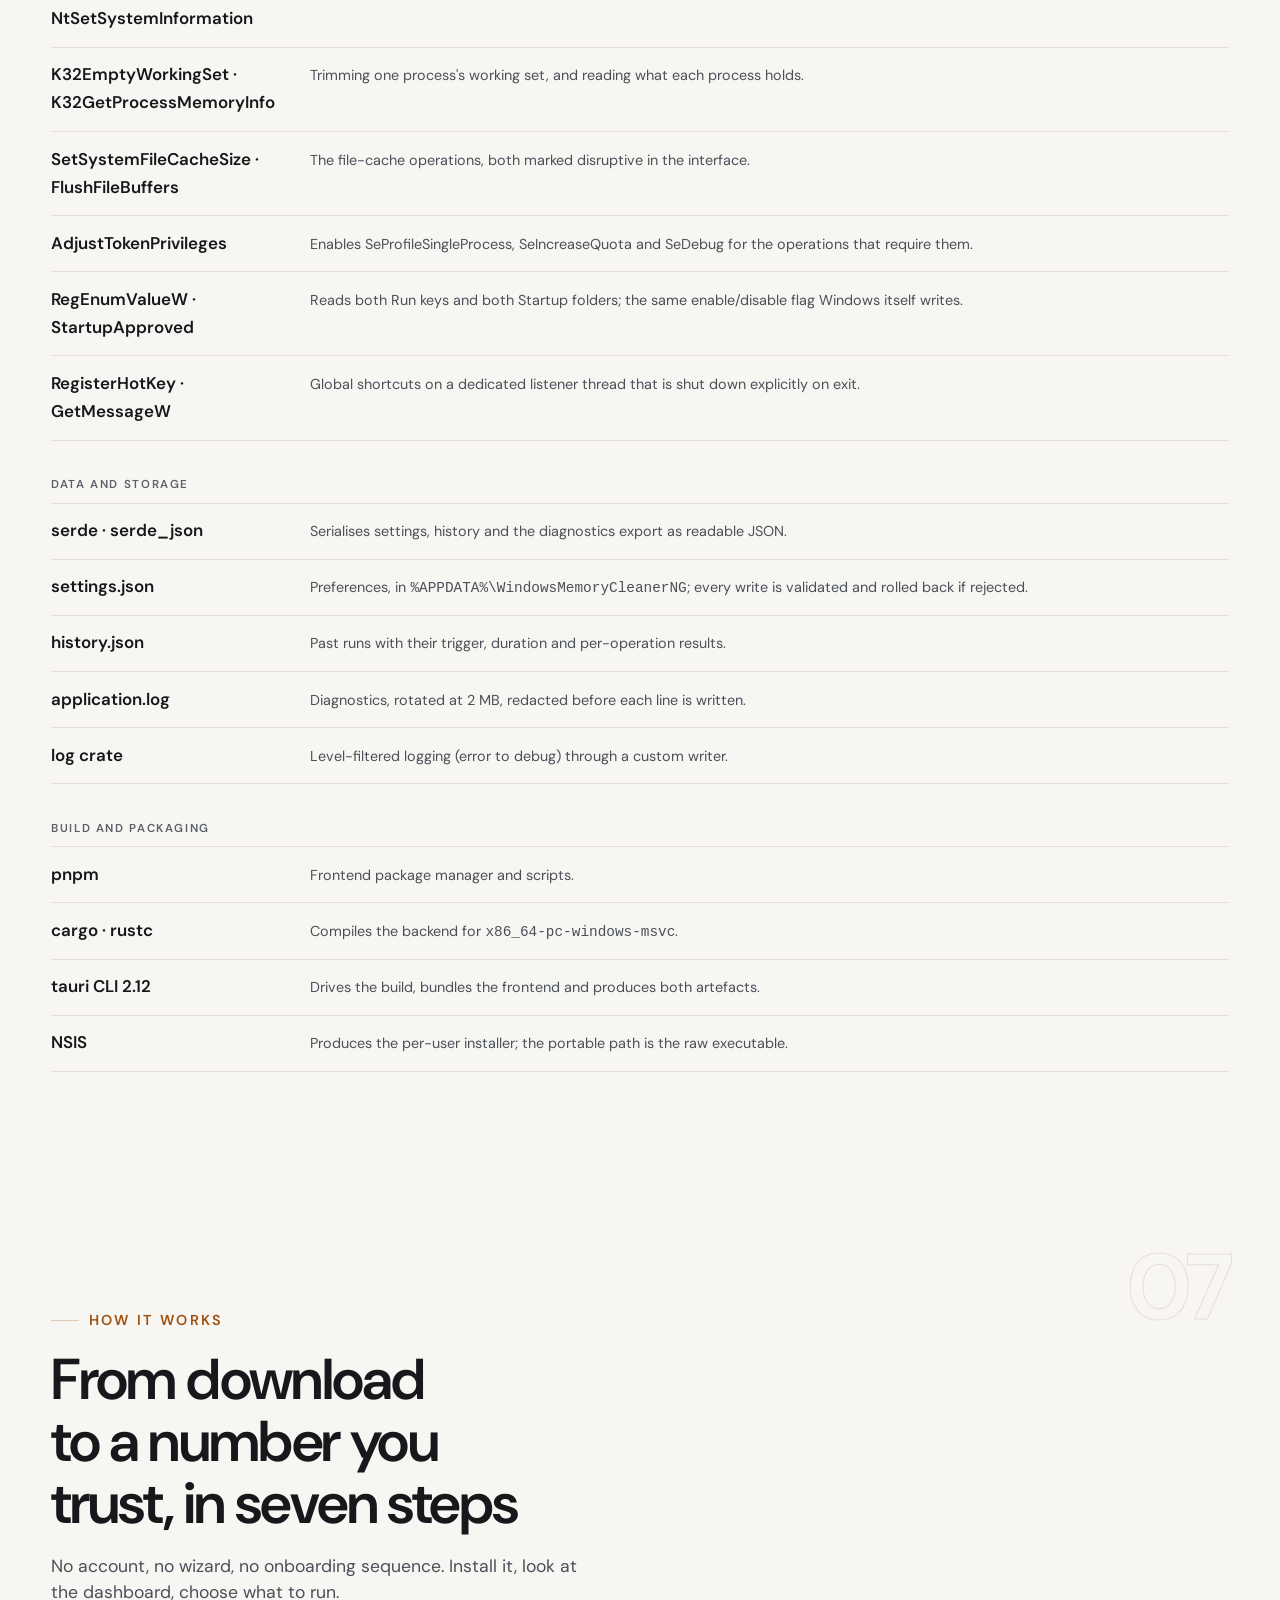
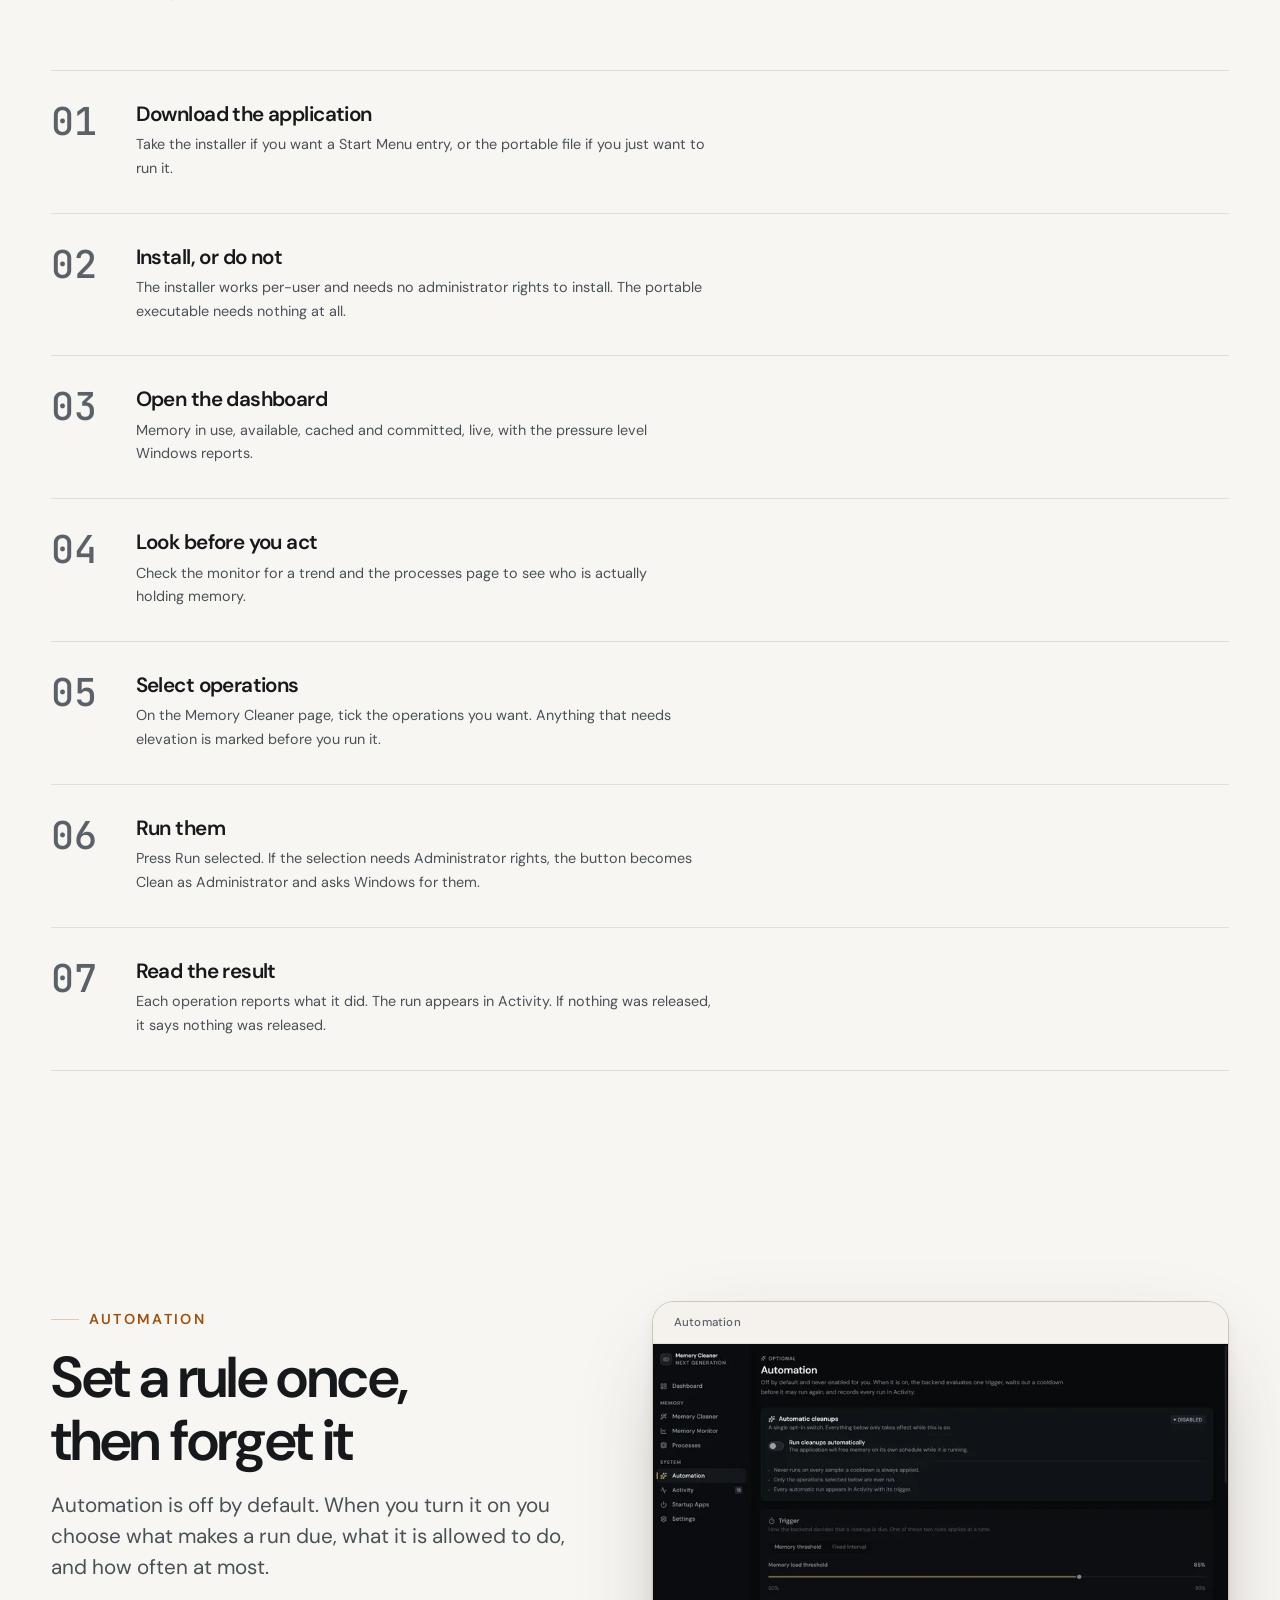
==== commit 1e487a5a: "Fix the developer name: Kabbali Gamer -> Kabali Gamer 14 occurrences across six pages. The copyright" ====
--- a/index.html
+++ b/index.html
@@ -12,7 +12,7 @@
     <link rel="canonical" href="https://kabaligamer-dev2.github.io/windows-memory-cleaner-ng-website/" />
     <meta name="theme-color" content="#08090b" />
     <meta name="color-scheme" content="dark" />
-    <meta name="author" content="Kabbali Gamer" />
+    <meta name="author" content="Kabali Gamer" />
     <meta
       name="keywords"
       content="Windows memory cleaner, Windows RAM monitor, standby list, memory management utility, startup apps manager, Windows 11 memory"
@@ -70,7 +70,7 @@
     {
       "@type": "Person",
       "@id": "https://kabaligamer-dev2.github.io/windows-memory-cleaner-ng-website/#author",
-      "name": "Kabbali Gamer",
+      "name": "Kabali Gamer",
       "url": "https://github.com/kabaliGamer-Dev2",
       "sameAs": [
         "https://github.com/kabaliGamer-Dev2"
@@ -113,7 +113,7 @@
         "isAccessibleForFree": true,
         "author": {
           "@type": "Person",
-          "name": "Kabbali Gamer",
+          "name": "Kabali Gamer",
           "url": "https://github.com/kabaliGamer-Dev2",
           "sameAs": ["https://github.com/kabaliGamer-Dev2"]
         },
@@ -187,6 +187,16 @@
         ]
       }
     </script>
+
+    <!-- Google Analytics 4. Disclosed in privacy.html; download and GitHub
+         clicks are sent as events so the effect of search traffic is visible. -->
+    <script async src="https://www.googletagmanager.com/gtag/js?id=G-ZV66KMF93S"></script>
+    <script>
+      window.dataLayer = window.dataLayer || [];
+      function gtag() { dataLayer.push(arguments); }
+      gtag("js", new Date());
+      gtag("config", "G-ZV66KMF93S", { anonymize_ip: true });
+    </script>
   </head>
   <body>
     <a class="skip-link" href="#main">Skip to content</a>
@@ -499,7 +509,7 @@
                 <span class="evo-badge evo-badge--current">Generation 2</span>
                 <h3>Windows Memory Cleaner NG</h3>
                 <p class="evo-card__meta">
-                  by <strong>Kabbali Gamer</strong> · proprietary, free to use · v2.0.3
+                  by <strong>Kabali Gamer</strong> · proprietary, free to use · v2.0.3
                 </p>
               </header>
               <p>
@@ -1324,7 +1334,7 @@
                   <div class="fact">
                     <dt>Portable SHA-256</dt>
                     <dd class="copy-row">
-                      <span>349f6ced45755558…</span>
+                      <span>ad92b03b8d1b773a…</span>
                       <button class="copy-btn" type="button" aria-label="Copy the portable SHA-256 checksum" data-copy="ad92b03b8d1b773ace692aa881a8f796f4b668c112cd041bb113dcce92115261">
                         <svg width="13" height="13" viewBox="0 0 24 24" fill="none" stroke="currentColor" stroke-width="2" aria-hidden="true"><rect x="9" y="9" width="12" height="12" rx="2" /><path d="M5 15V5a2 2 0 0 1 2-2h10" stroke-linecap="round" /></svg>
                       </button>
@@ -1564,7 +1574,7 @@
             </a>
             <p>
               A native Windows utility for the system's own memory-management operations, with honest
-              measurement. Created and developed by Kabbali Gamer.
+              measurement. Created and developed by Kabali Gamer.
             </p>
           </div>
 
@@ -1600,7 +1610,7 @@
         </div>
 
         <div class="footer__base">
-          <span>© 2026 Kabbali Gamer. All rights reserved.</span>
+          <span>© 2026 Kabali Gamer. All rights reserved.</span>
           <span>Windows is a trademark of Microsoft Corporation. Not affiliated with or endorsed by Microsoft.</span>
         </div>
       </div>
--- a/styles.css
+++ b/styles.css
@@ -473,6 +473,10 @@
 
 .nav__mobile[data-open="true"] {
   display: block;
+  /* A 634px sheet inside a sticky bar has to scroll on short viewports, or its
+     last links sit permanently below the fold. */
+  max-height: calc(100dvh - 4.25rem);
+  overflow-y: auto;
 }
 
 .nav__mobile a {
@@ -1120,9 +1124,7 @@
 .dl__name {
   font-weight: 600;
   font-size: var(--step-0);
-  overflow: hidden;
-  text-overflow: ellipsis;
-  white-space: nowrap;
+  overflow-wrap: anywhere;
 }
 
 .dl__meta {
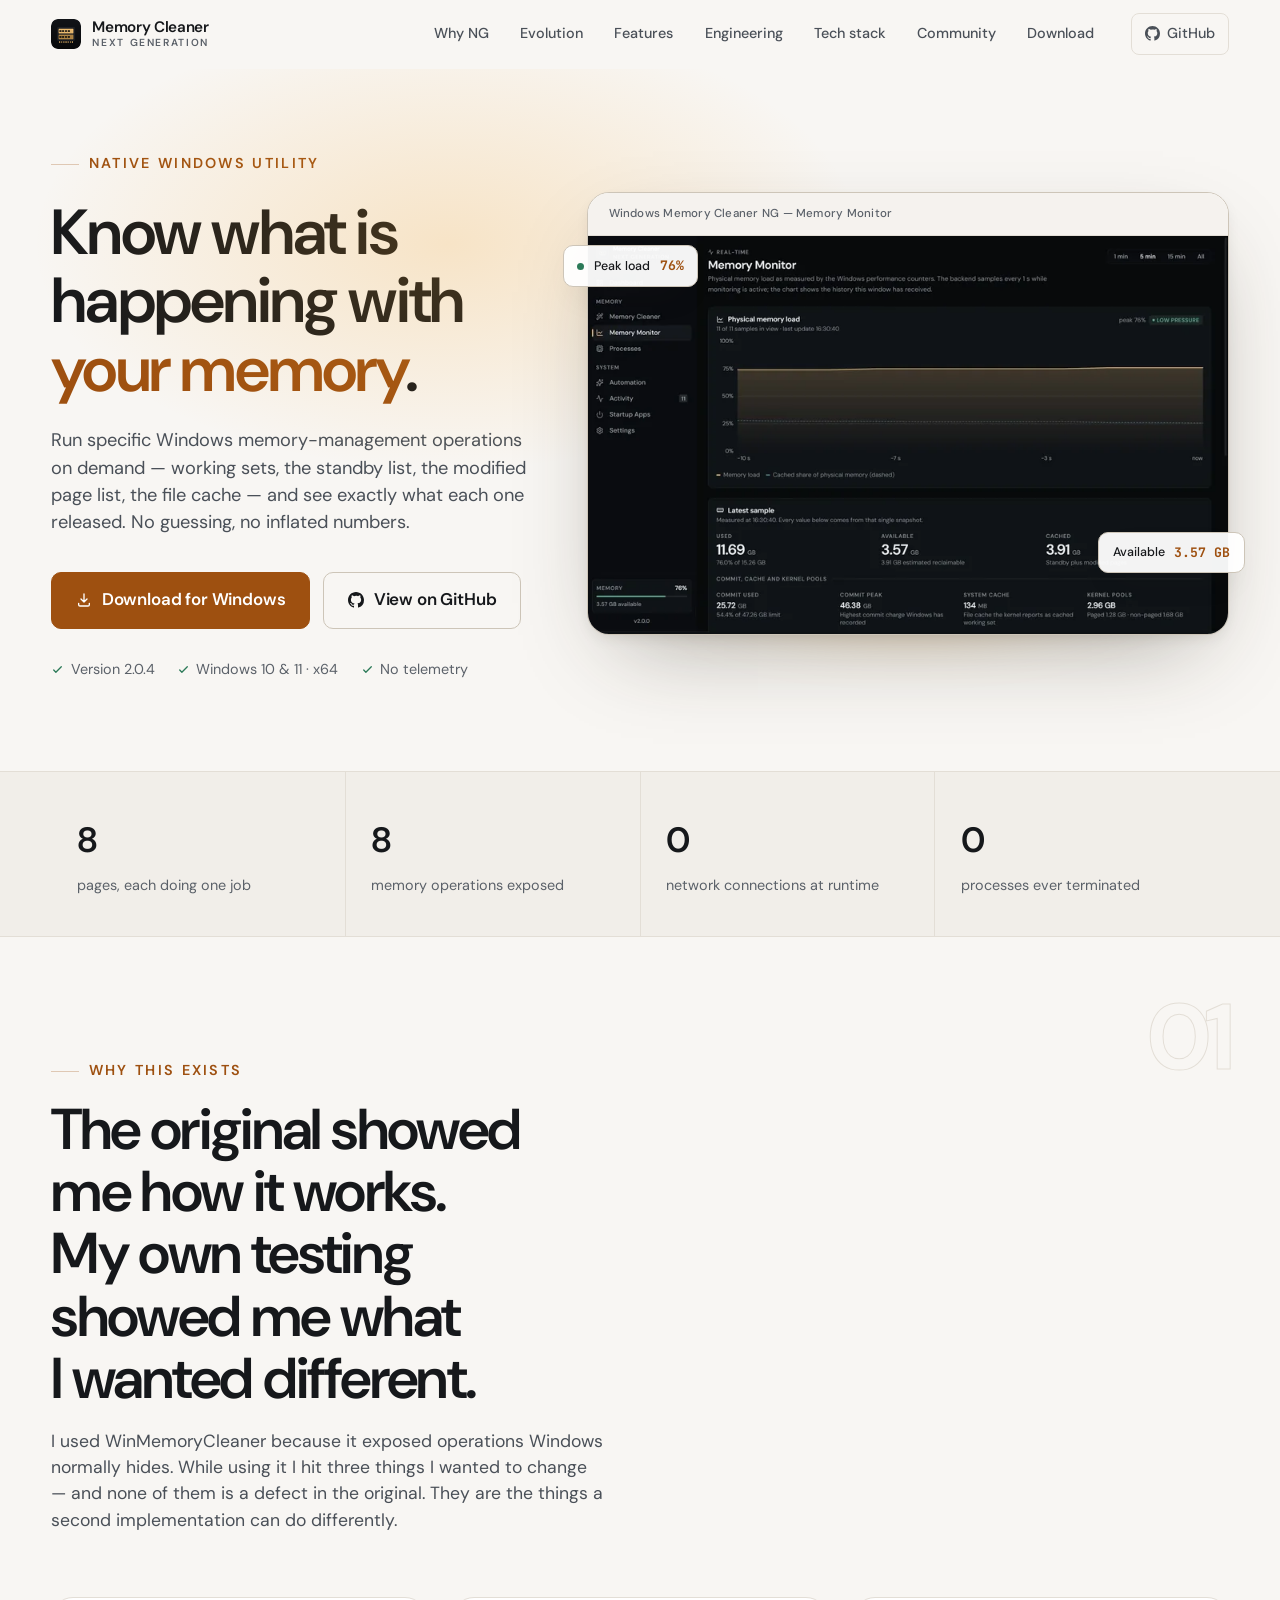
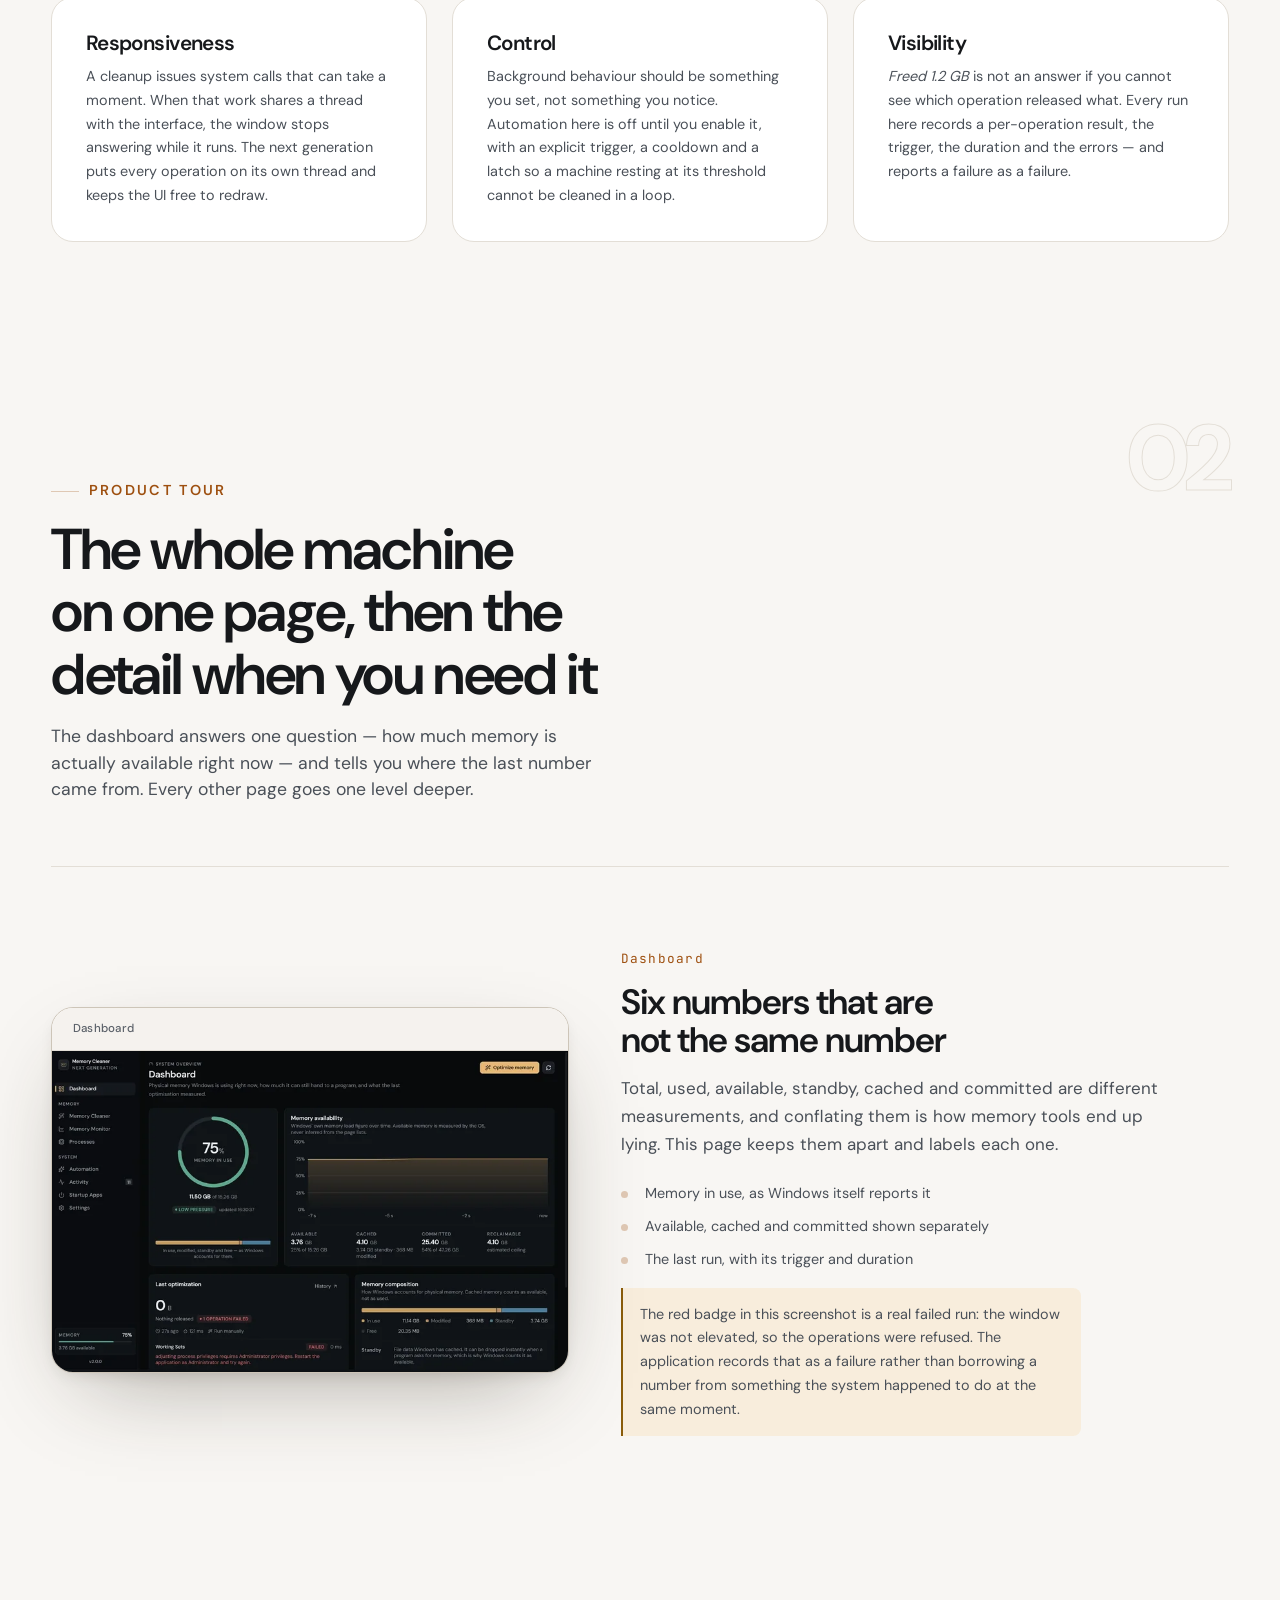
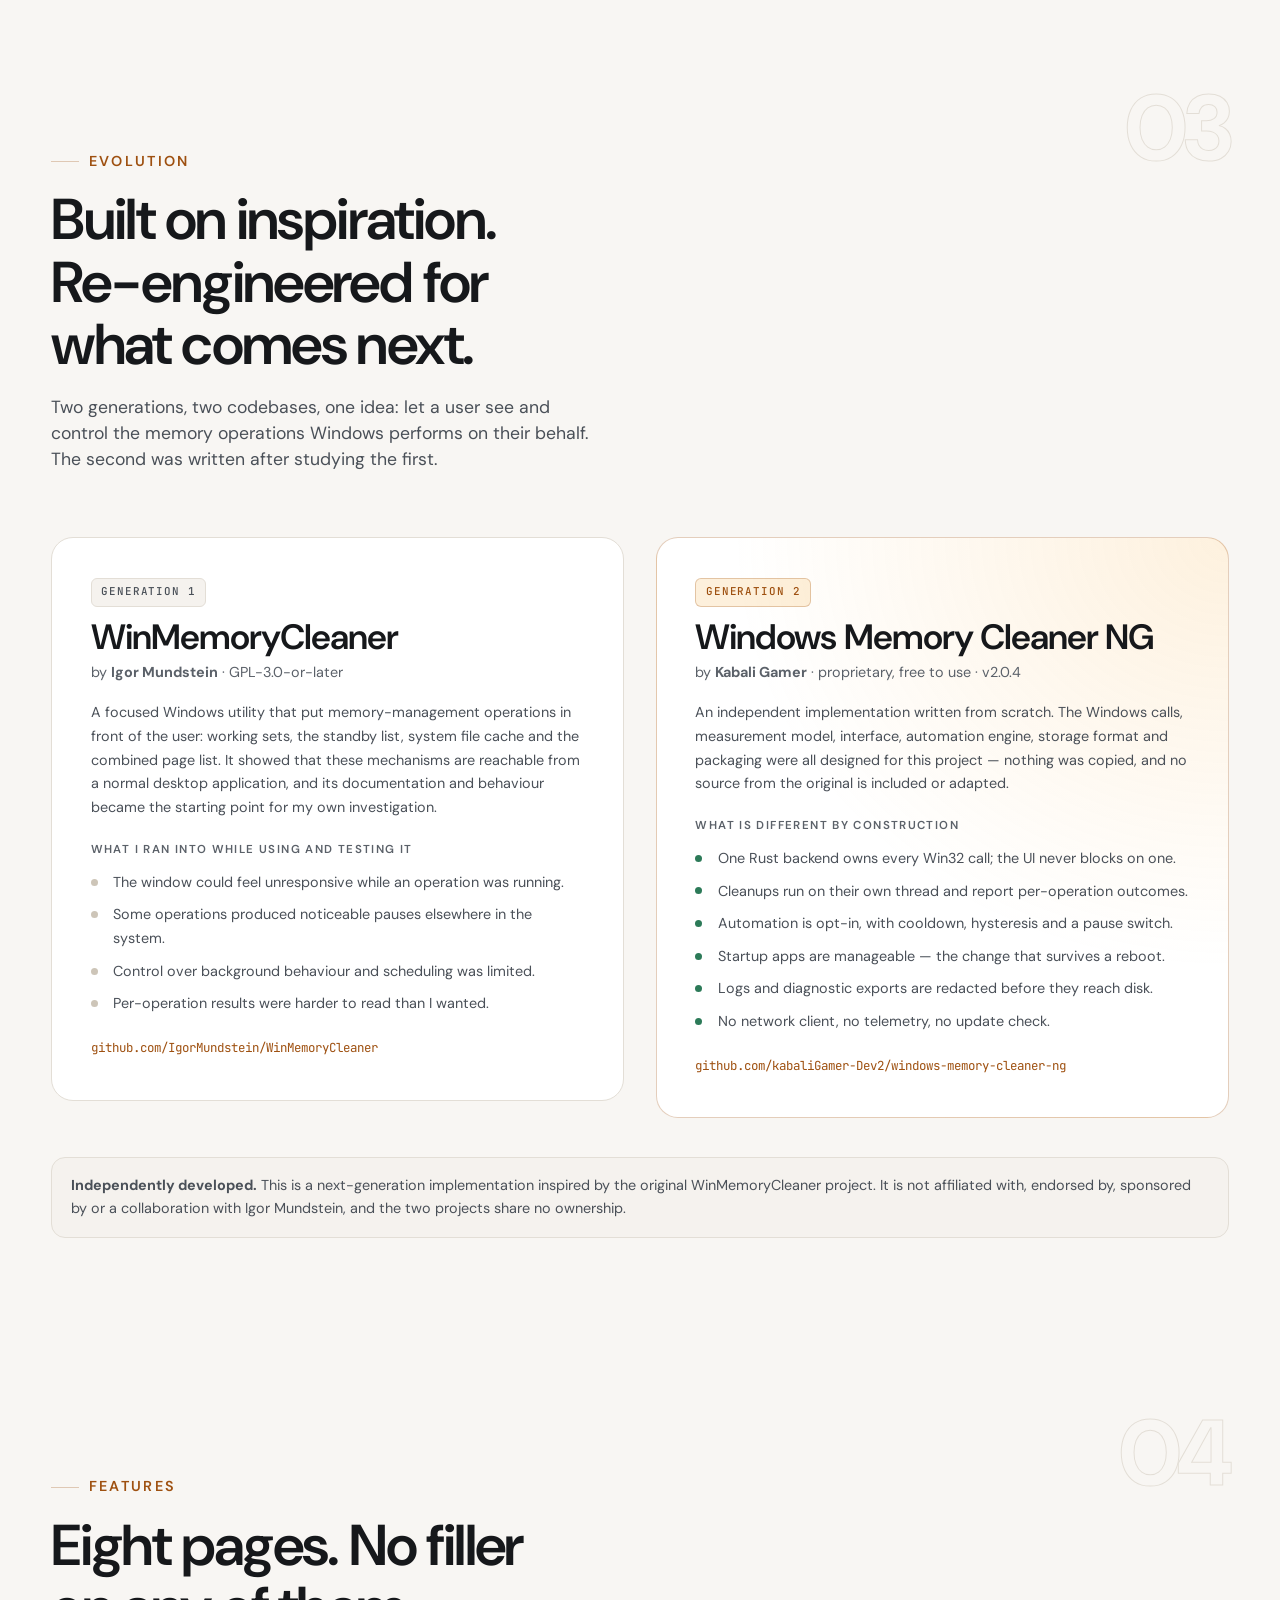
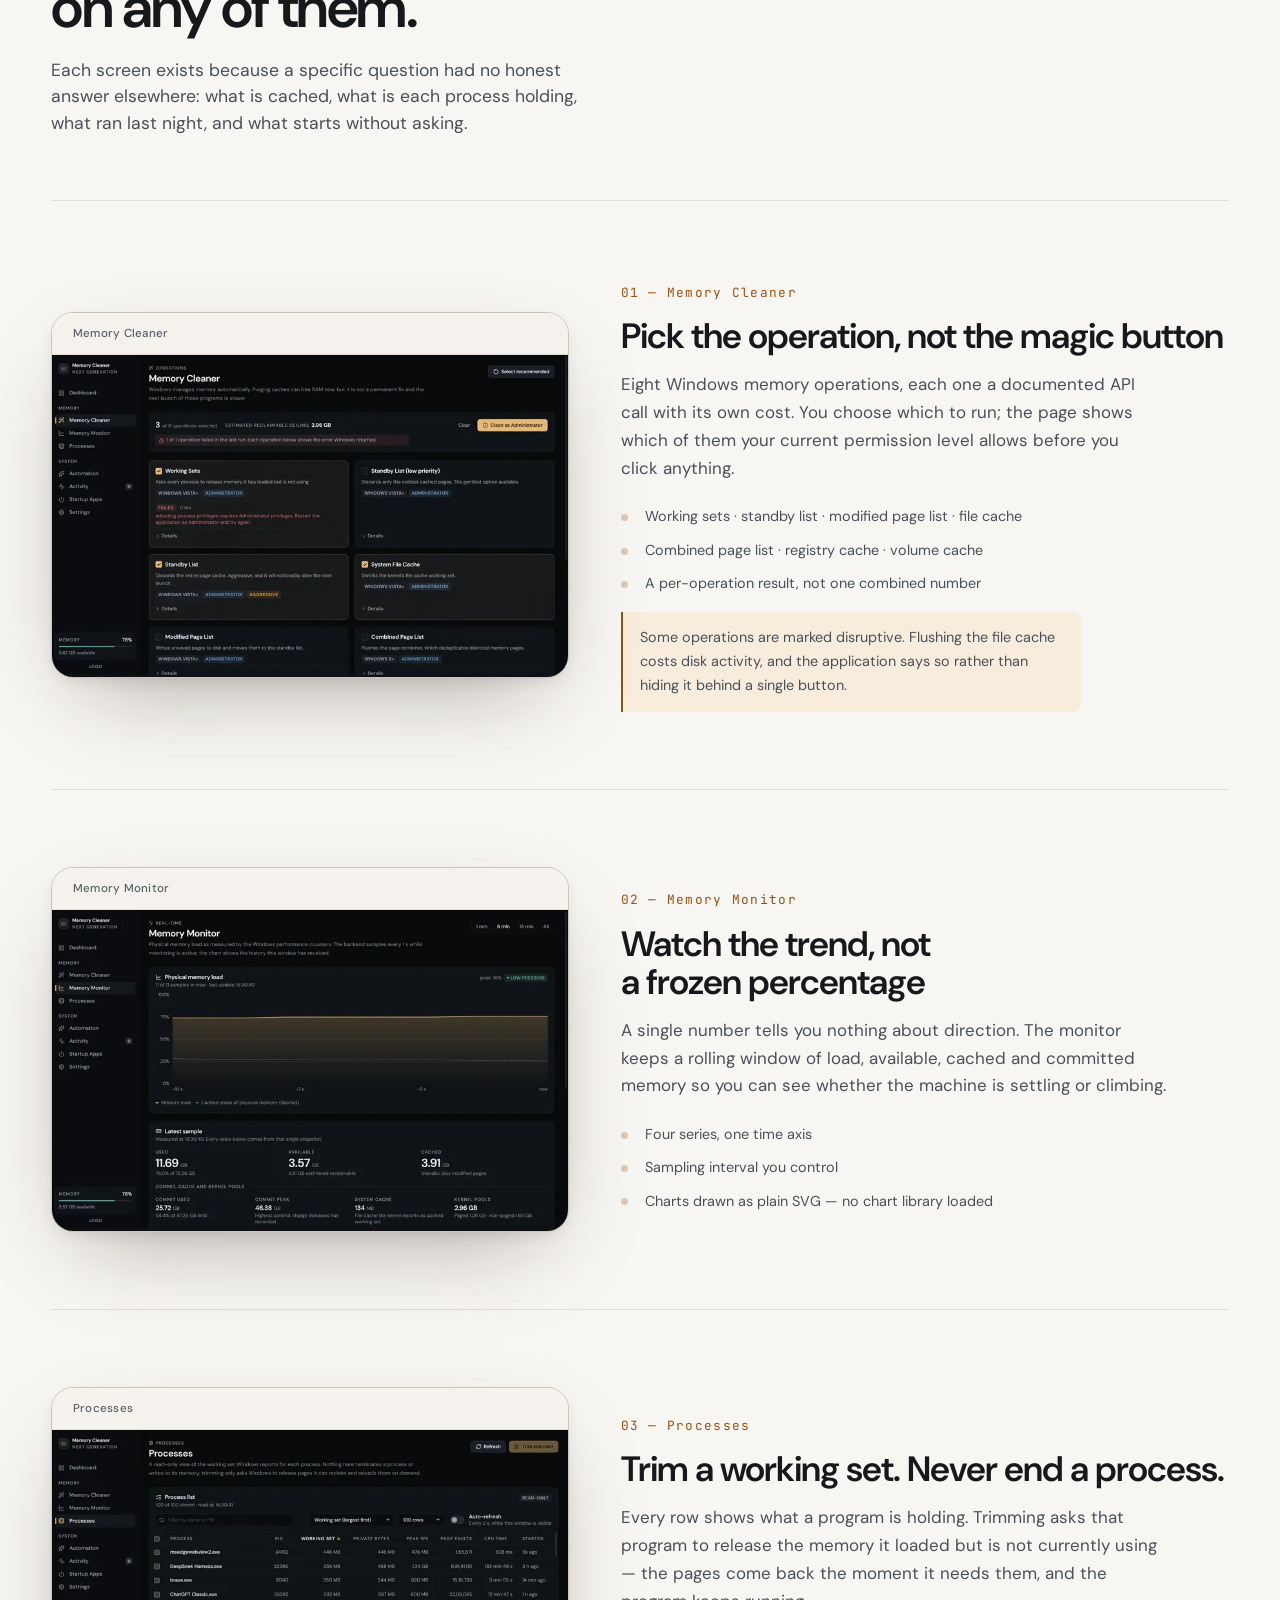
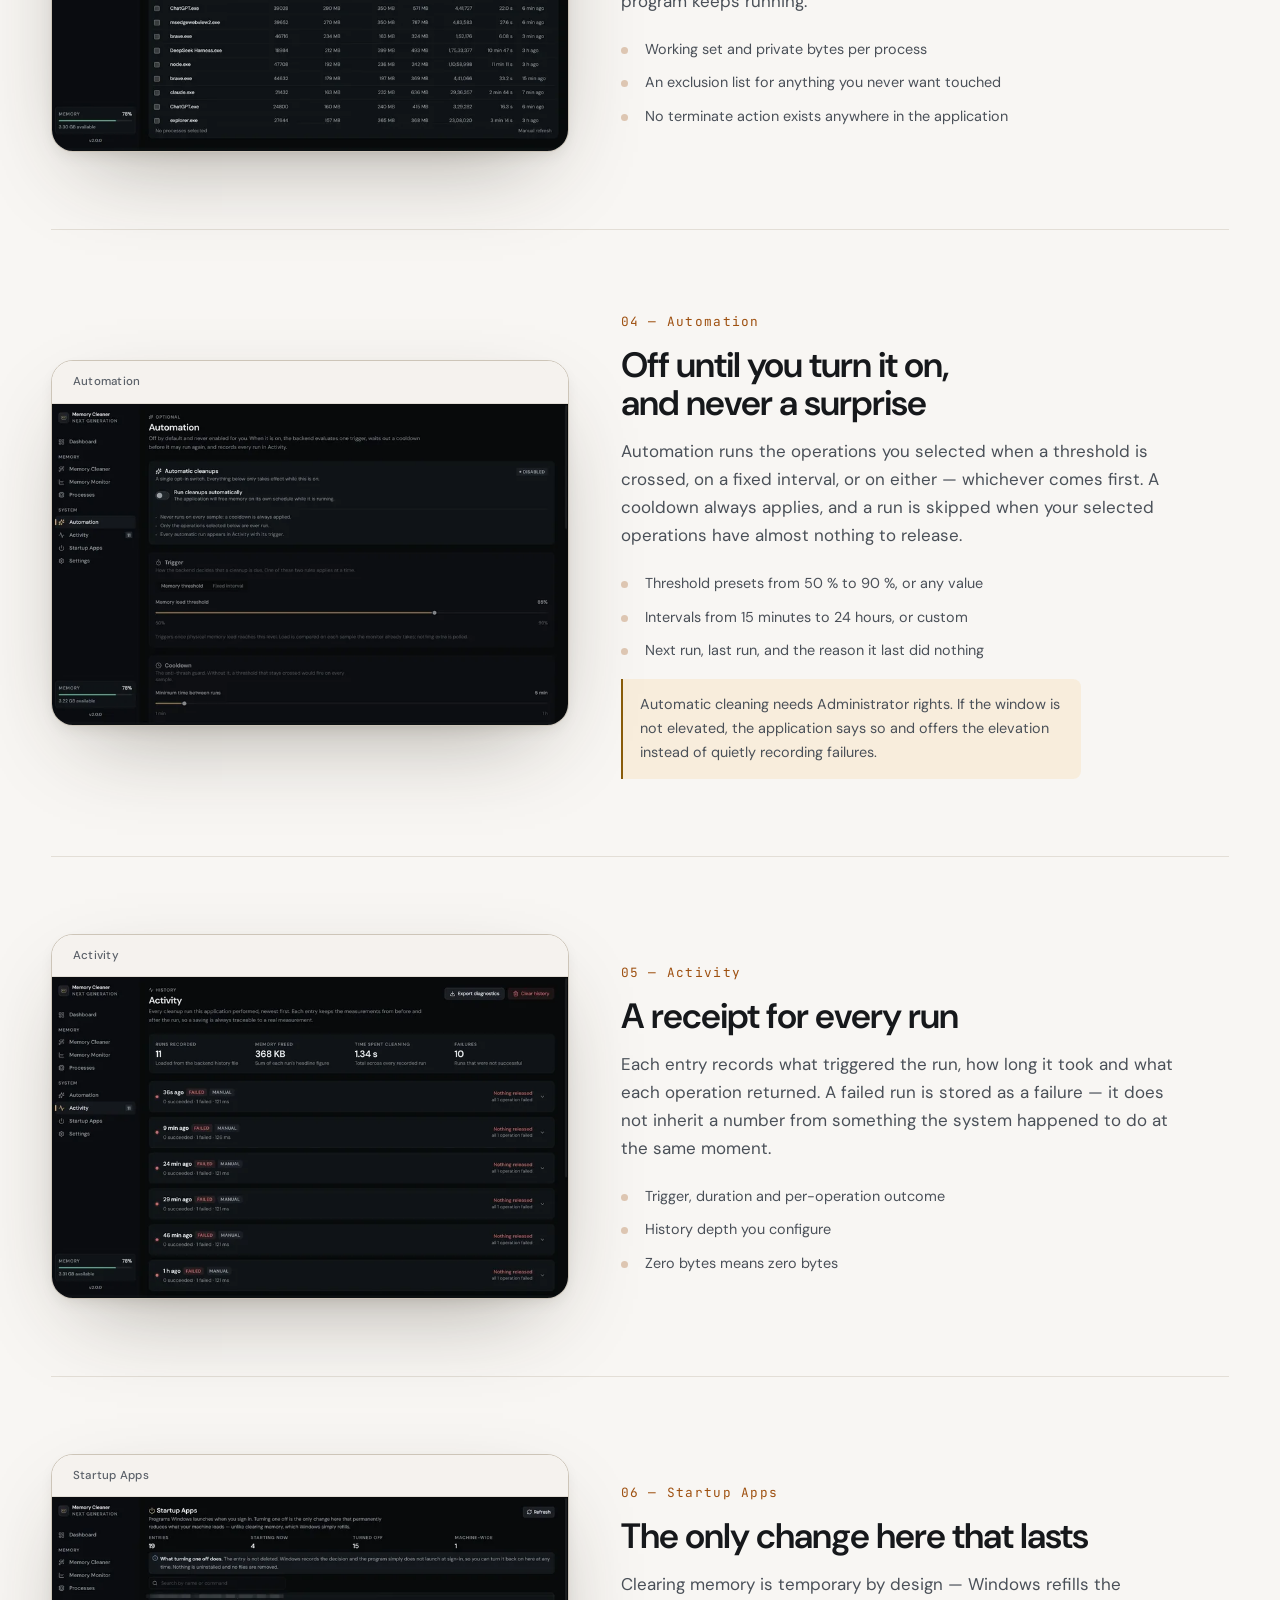
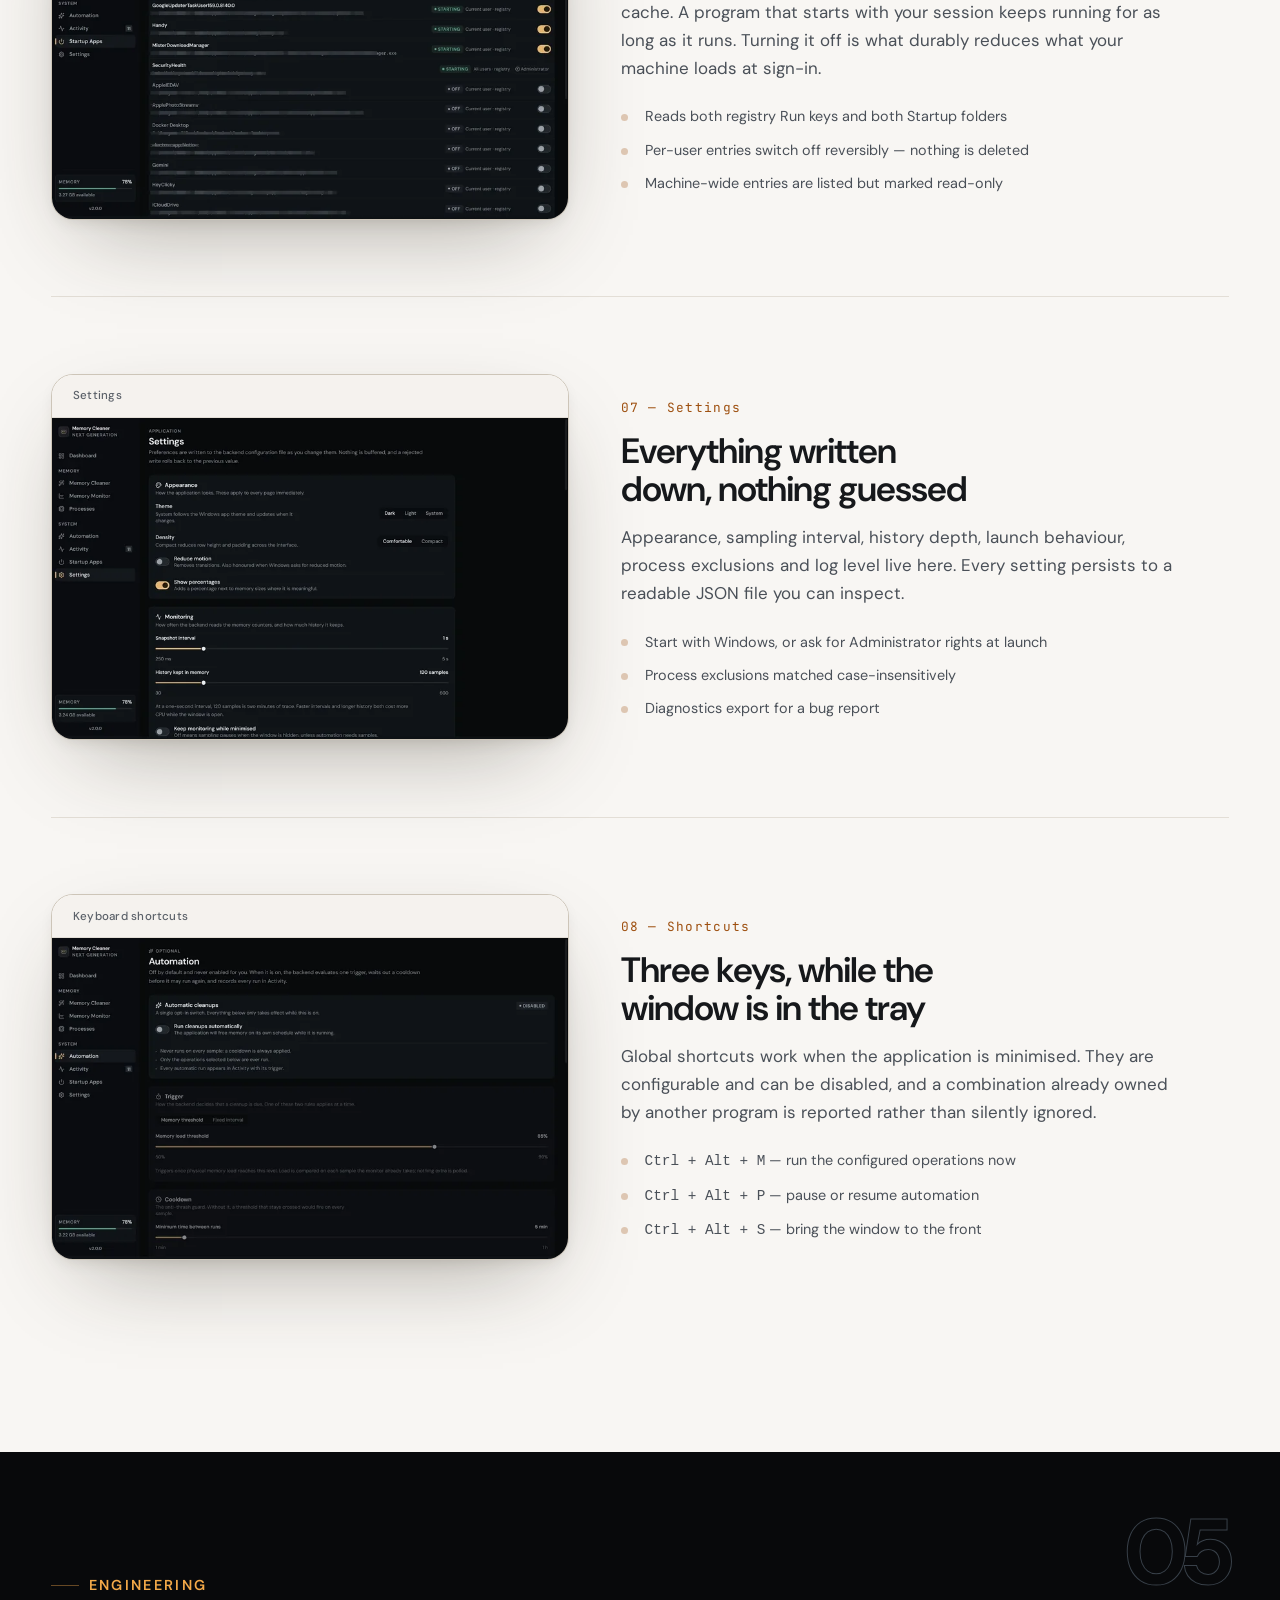
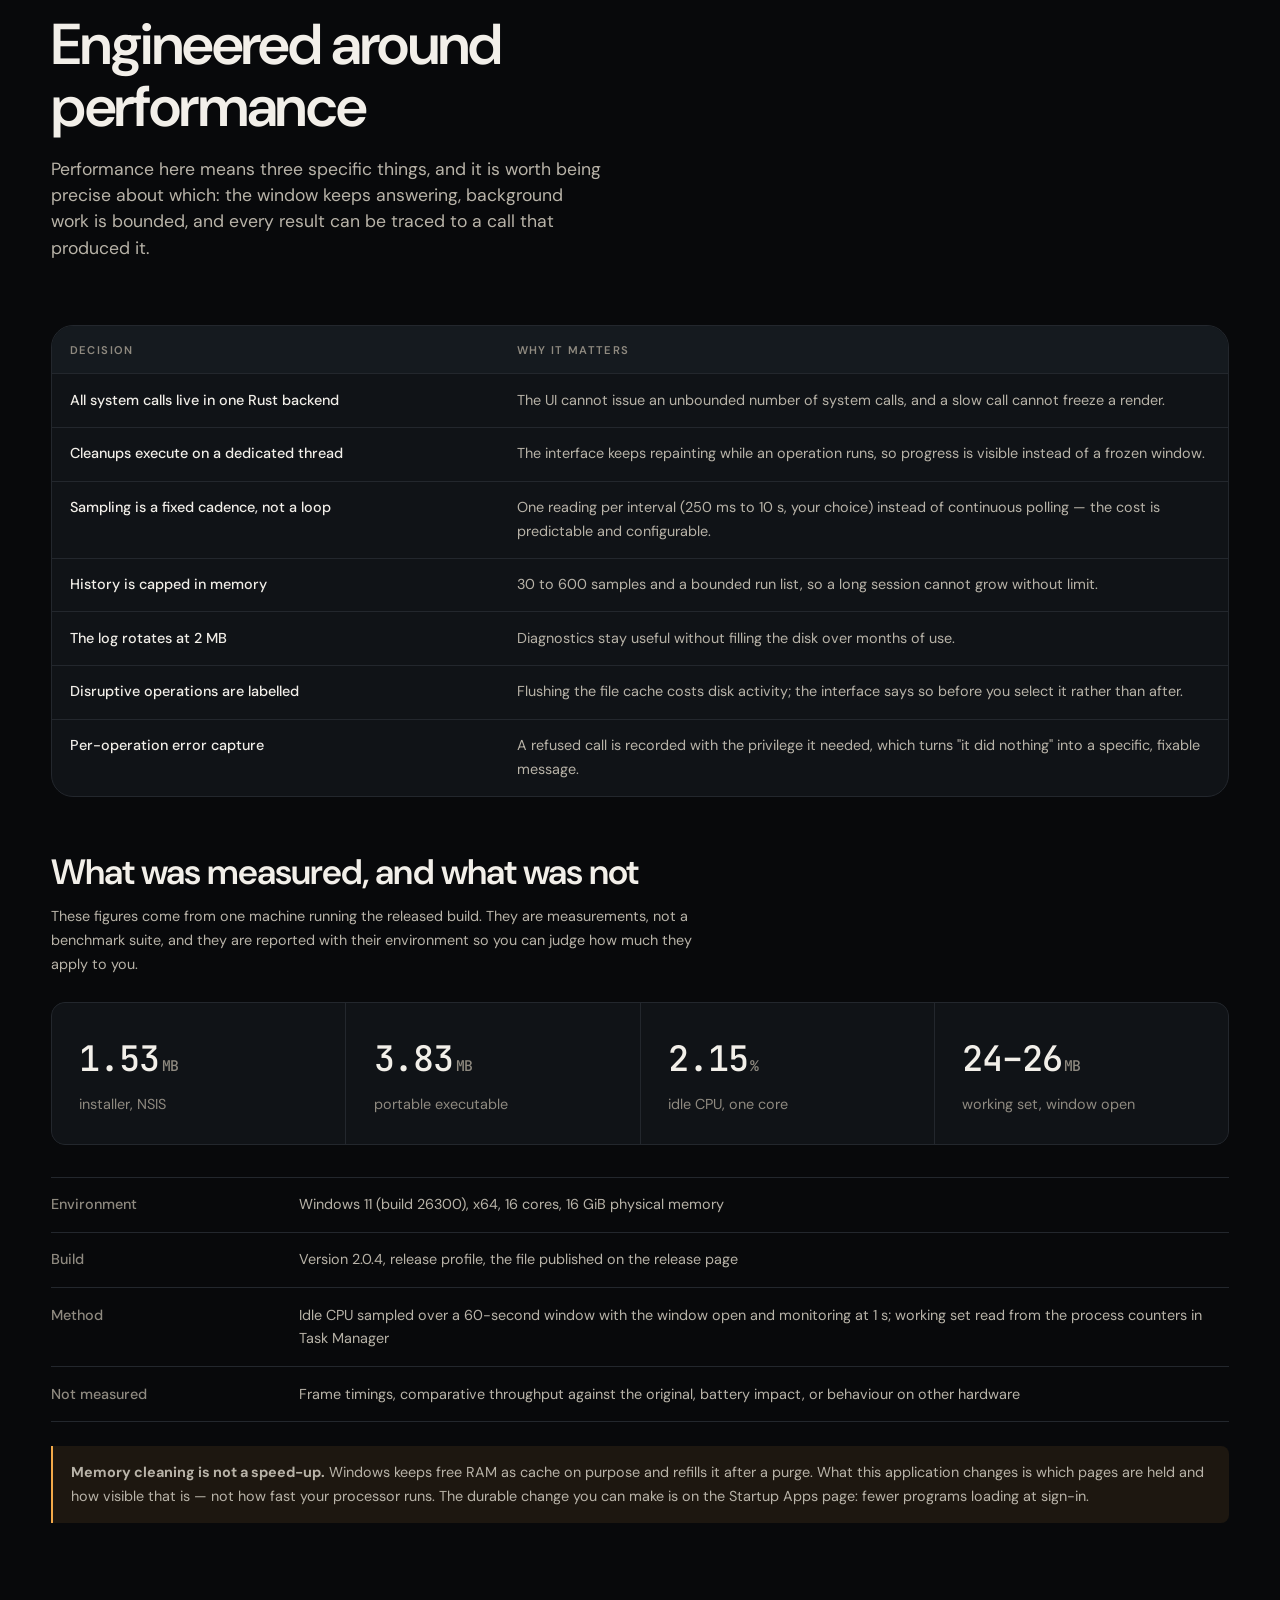
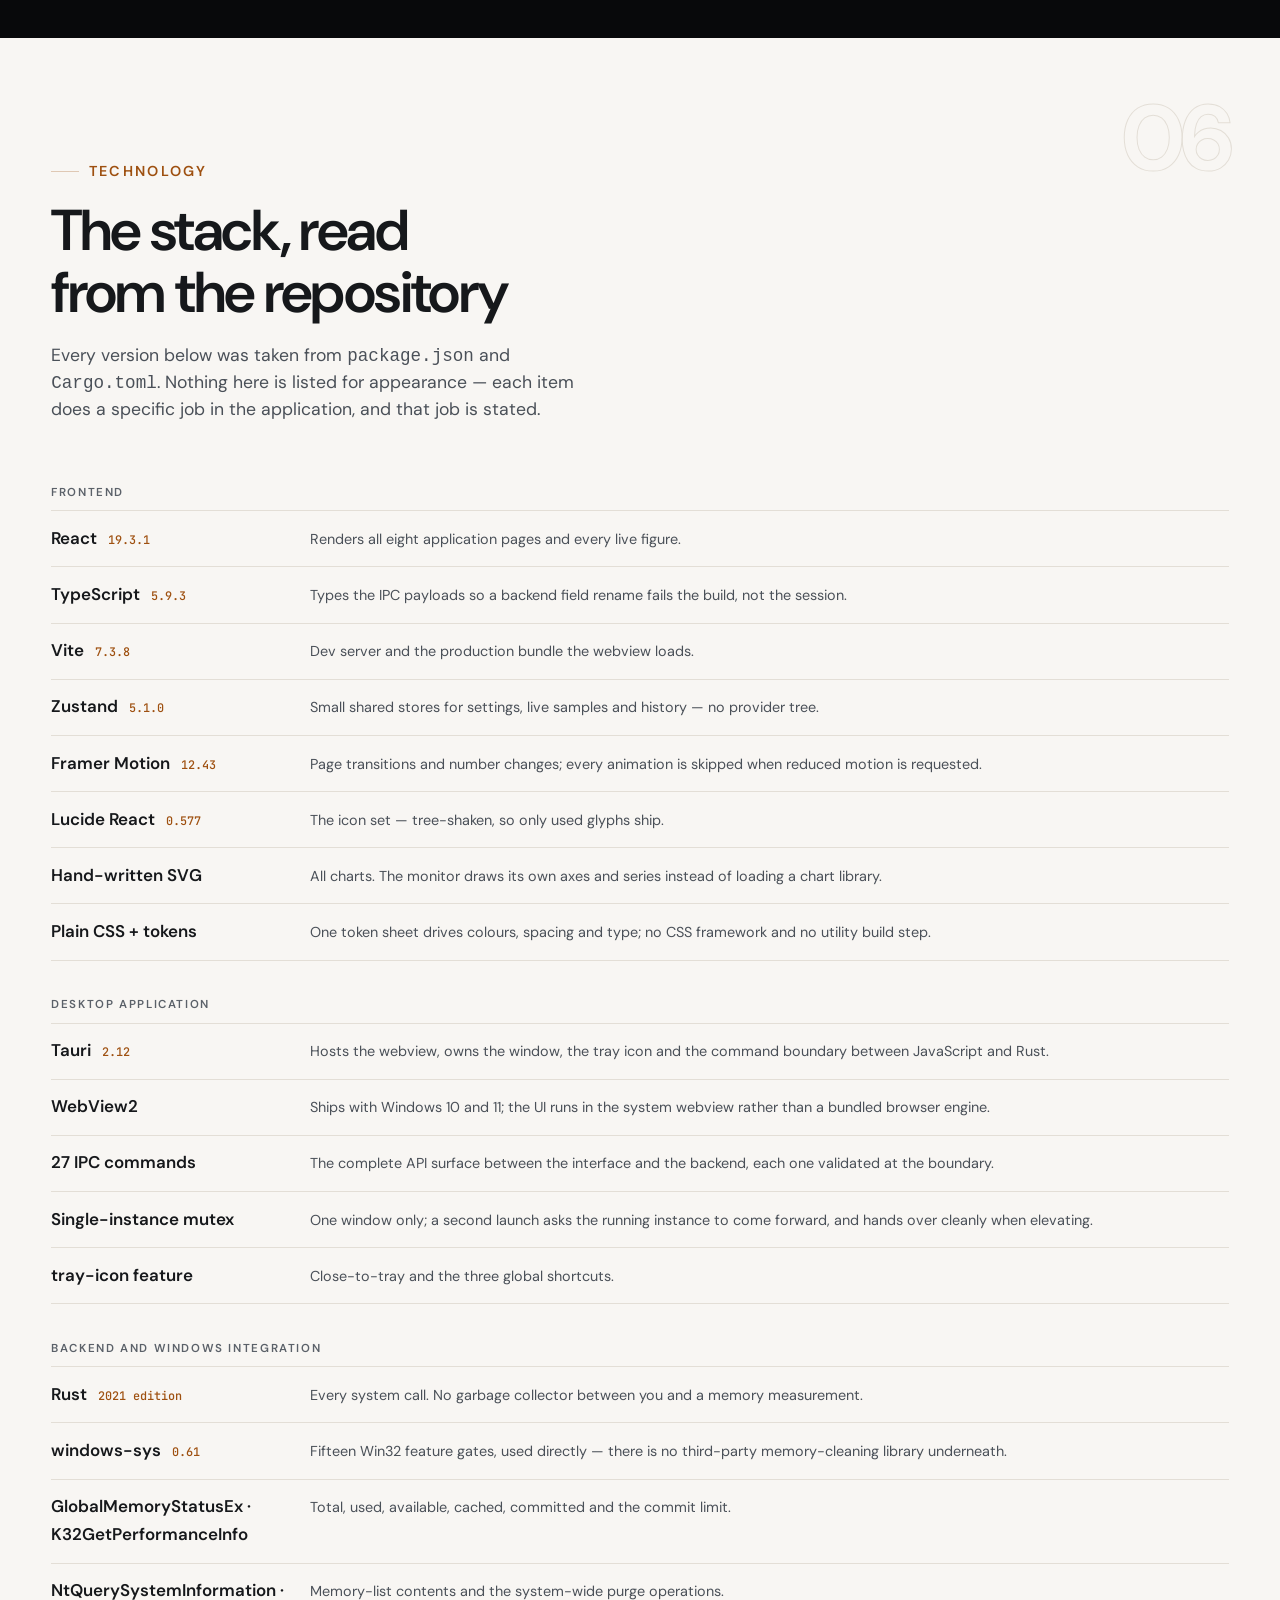
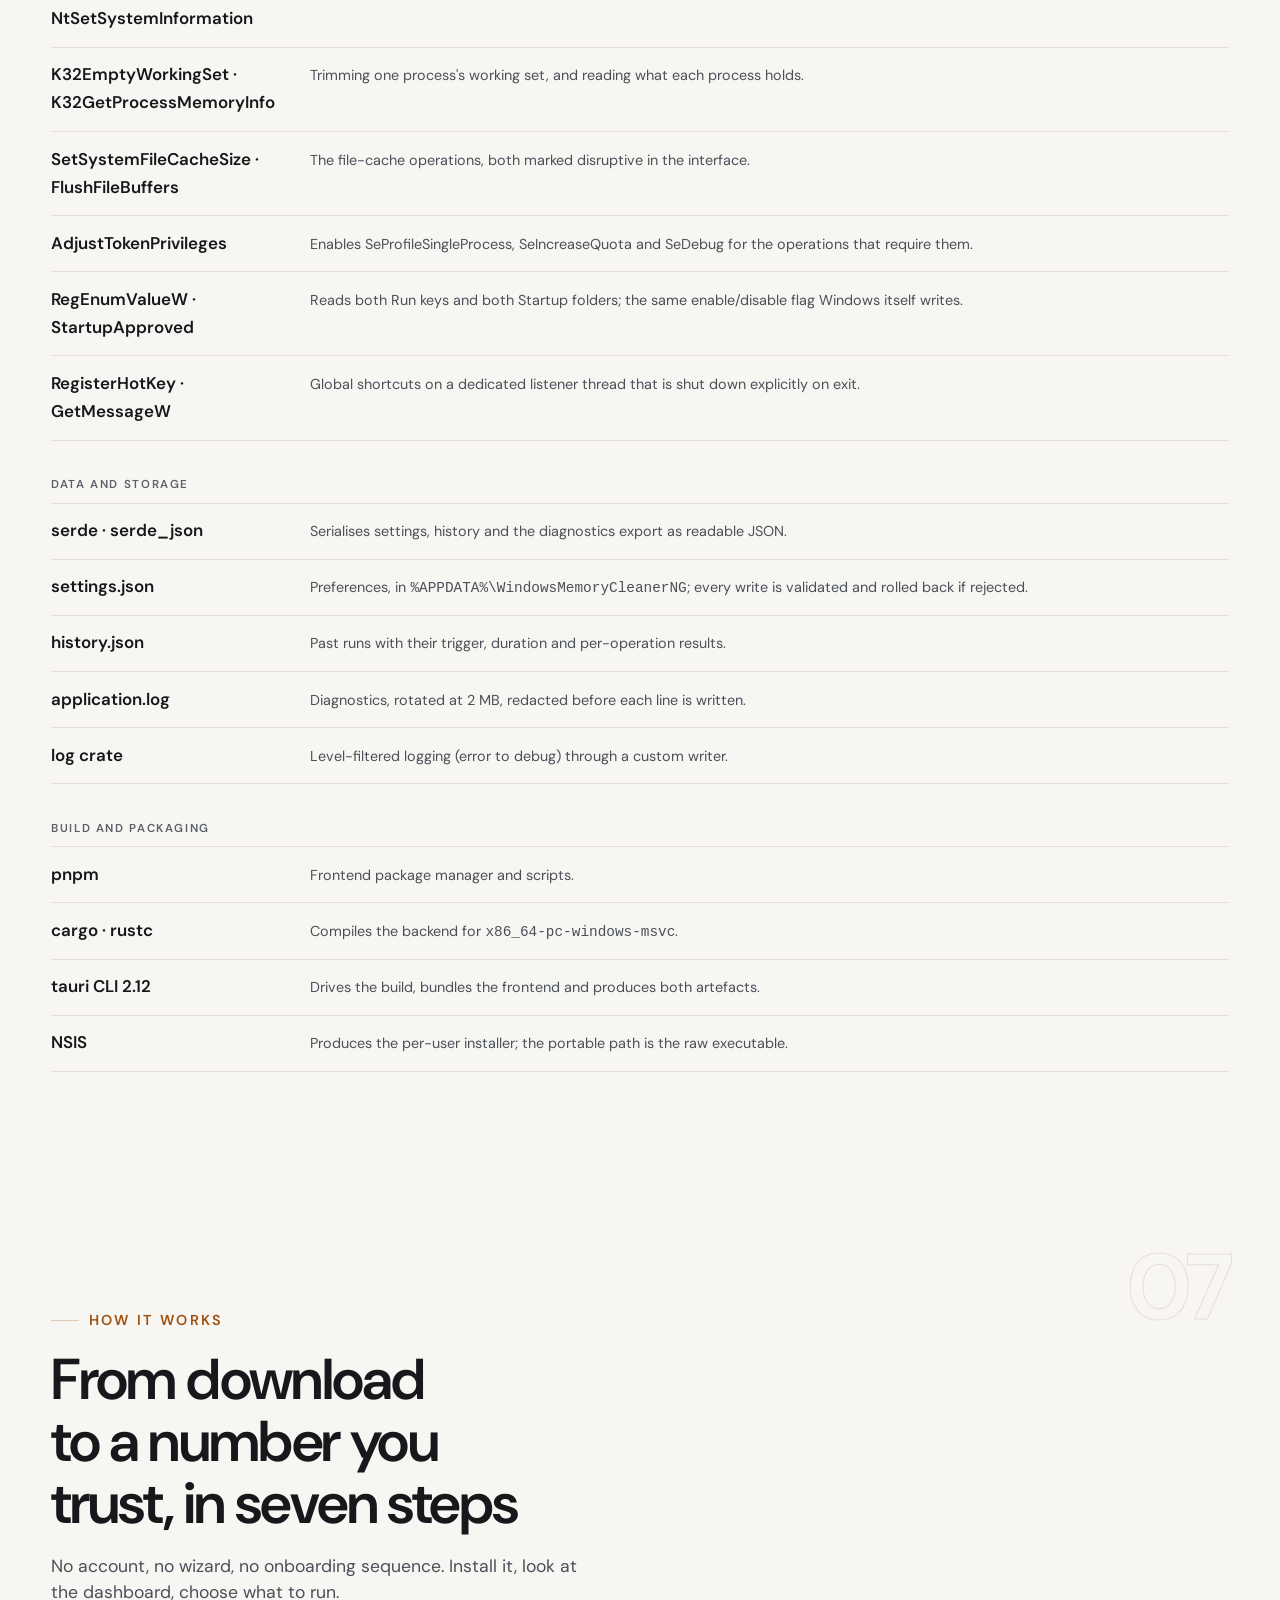
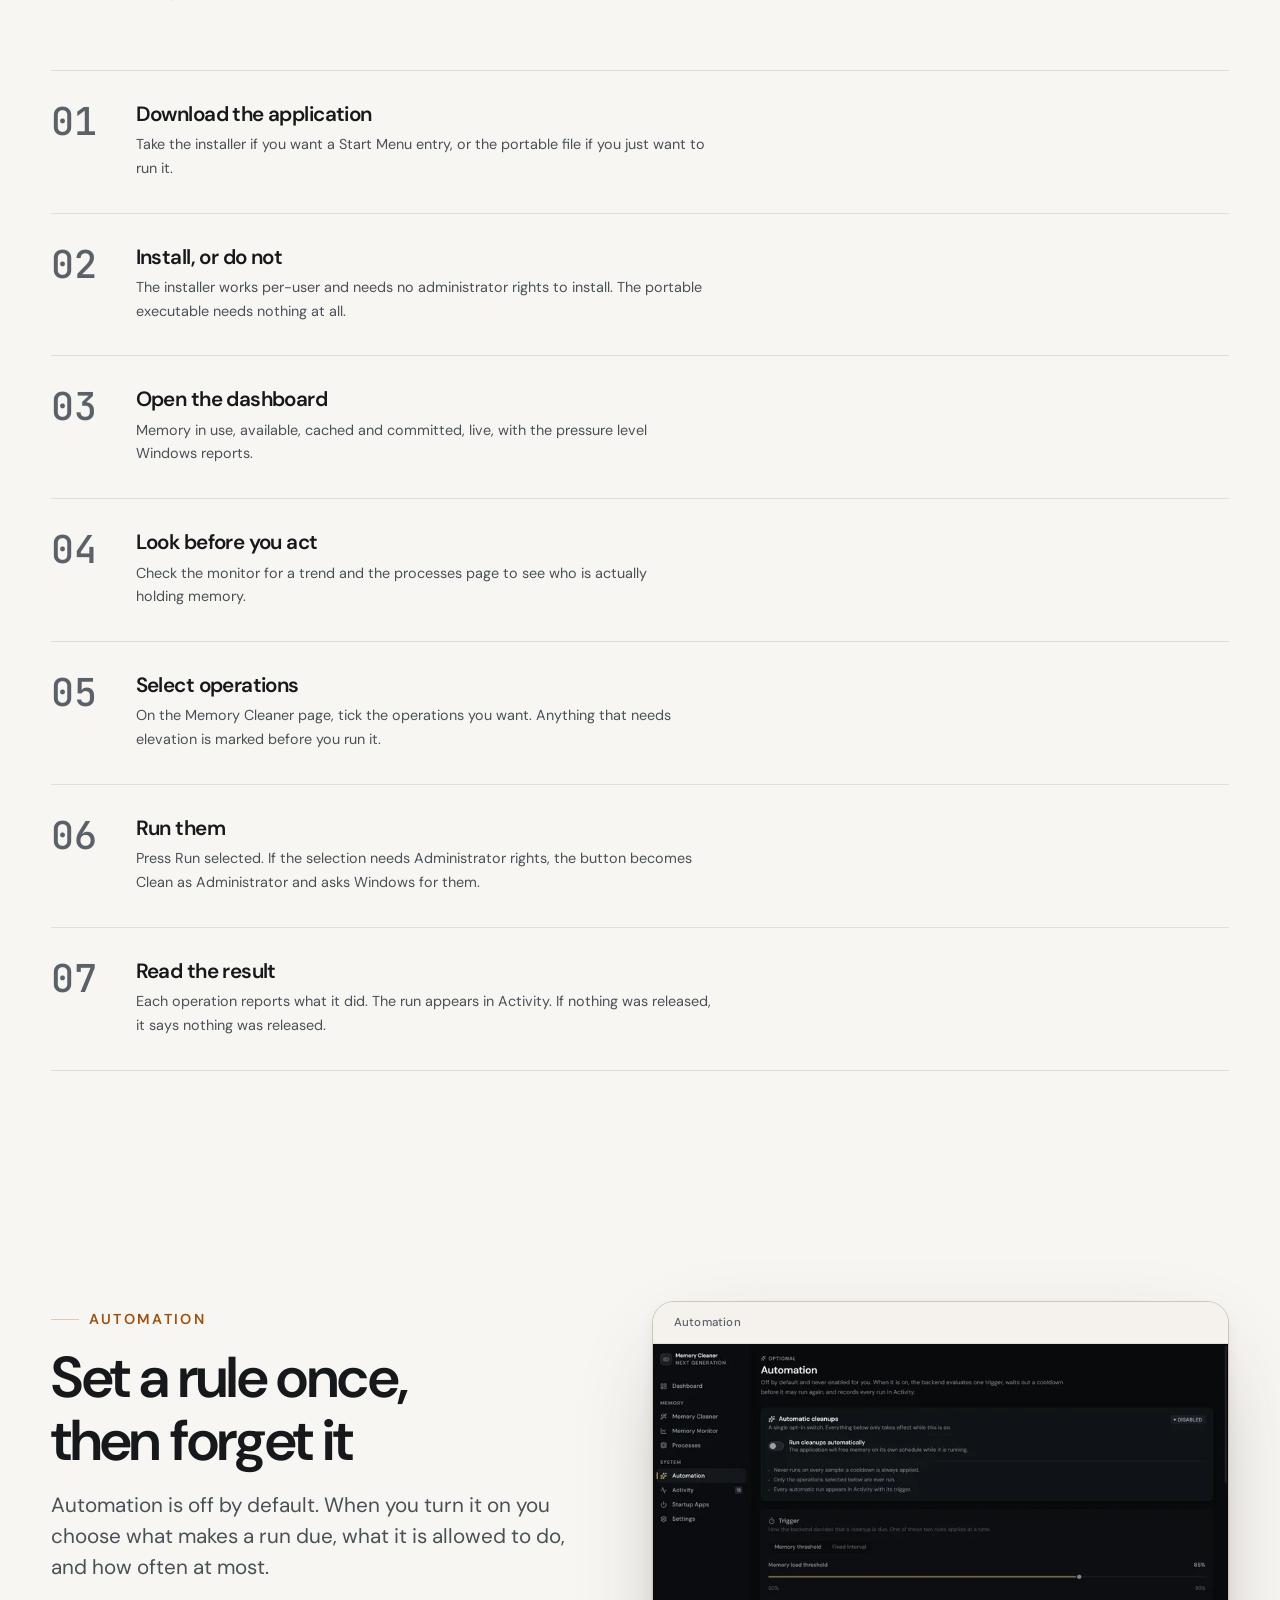
==== commit fb6ac6fa: "Update downloads to v2.0.4" ====
--- a/index.html
+++ b/index.html
@@ -106,7 +106,7 @@
         "applicationCategory": "UtilitiesApplication",
         "applicationSubCategory": "System Utility",
         "operatingSystem": "Windows 10, Windows 11",
-        "softwareVersion": "2.0.3",
+        "softwareVersion": "2.0.4",
         "fileSize": "3.83MB",
         "softwareRequirements": "Windows 10 (1809) or Windows 11, x64. Microsoft Edge WebView2 runtime.",
         "inLanguage": "en",
@@ -127,7 +127,7 @@
         "license": "https://github.com/kabaliGamer-Dev2/windows-memory-cleaner-ng/blob/main/LICENSE",
         "url": "https://kabaligamer-dev2.github.io/windows-memory-cleaner-ng-website/",
         "image": "https://kabaligamer-dev2.github.io/windows-memory-cleaner-ng-website/assets/og-cover.jpg",
-        "downloadUrl": "https://github.com/kabaliGamer-Dev2/windows-memory-cleaner-ng/releases/download/v2.0.3/WindowsMemoryCleanerNG_2.0.3_x64-setup.exe",
+        "downloadUrl": "https://github.com/kabaliGamer-Dev2/windows-memory-cleaner-ng/releases/download/v2.0.4/WindowsMemoryCleanerNG_2.0.4_x64-setup.exe",
         "description": "A native Windows utility that runs documented Windows memory-management operations on demand and measures what each one released."
       }
     </script>
@@ -282,7 +282,7 @@
             </p>
 
             <div class="hero__cta">
-              <a class="btn btn--primary" href="https://github.com/kabaliGamer-Dev2/windows-memory-cleaner-ng/releases/download/v2.0.3/WindowsMemoryCleanerNG_2.0.3_x64-setup.exe" download>
+              <a class="btn btn--primary" href="https://github.com/kabaliGamer-Dev2/windows-memory-cleaner-ng/releases/download/v2.0.4/WindowsMemoryCleanerNG_2.0.4_x64-setup.exe" download>
                 <svg width="16" height="16" viewBox="0 0 24 24" fill="none" stroke="currentColor" stroke-width="2" aria-hidden="true">
                   <path d="M12 3v12m0 0 4.5-4.5M12 15l-4.5-4.5M4 17v2a2 2 0 0 0 2 2h12a2 2 0 0 0 2-2v-2" stroke-linecap="round" stroke-linejoin="round" />
                 </svg>
@@ -304,7 +304,7 @@
             <p class="hero__meta">
               <span>
                 <svg width="13" height="13" viewBox="0 0 24 24" fill="none" stroke="currentColor" stroke-width="2.4" aria-hidden="true"><path d="m5 13 4 4L19 7" stroke-linecap="round" stroke-linejoin="round" /></svg>
-                Version 2.0.3
+                Version 2.0.4
               </span>
               <span>
                 <svg width="13" height="13" viewBox="0 0 24 24" fill="none" stroke="currentColor" stroke-width="2.4" aria-hidden="true"><path d="m5 13 4 4L19 7" stroke-linecap="round" stroke-linejoin="round" /></svg>
@@ -509,7 +509,7 @@
                 <span class="evo-badge evo-badge--current">Generation 2</span>
                 <h3>Windows Memory Cleaner NG</h3>
                 <p class="evo-card__meta">
-                  by <strong>Kabali Gamer</strong> · proprietary, free to use · v2.0.3
+                  by <strong>Kabali Gamer</strong> · proprietary, free to use · v2.0.4
                 </p>
               </header>
               <p>
@@ -860,7 +860,7 @@
 
           <dl class="spec">
             <div class="spec__row"><dt class="spec__key">Environment</dt><dd class="spec__val">Windows 11 (build 26300), x64, 16 cores, 16 GiB physical memory</dd></div>
-            <div class="spec__row"><dt class="spec__key">Build</dt><dd class="spec__val">Version 2.0.3, release profile, the file published on the release page</dd></div>
+            <div class="spec__row"><dt class="spec__key">Build</dt><dd class="spec__val">Version 2.0.4, release profile, the file published on the release page</dd></div>
             <div class="spec__row"><dt class="spec__key">Method</dt><dd class="spec__val">Idle CPU sampled over a 60-second window with the window open and monitoring at 1 s; working set read from the process counters in Task Manager</dd></div>
             <div class="spec__row"><dt class="spec__key">Not measured</dt><dd class="spec__val">Frame timings, comparative throughput against the original, battery impact, or behaviour on other hardware</dd></div>
           </dl>
@@ -1287,7 +1287,7 @@
                 <div class="download__state download__state--ok" id="downloadState" role="status">
                   <svg width="15" height="15" viewBox="0 0 24 24" fill="none" stroke="currentColor" stroke-width="2.4" aria-hidden="true"><path d="m5 13 4 4L19 7" stroke-linecap="round" stroke-linejoin="round" /></svg>
                   <span id="downloadStateText">
-                    Version 2.0.3 is published. Both files come from the project's GitHub release page,
+                    Version 2.0.4 is published. Both files come from the project's GitHub release page,
                     so the link starts the download directly — no sign-up, no interstitial, no mirror.
                     Check the SHA-256 below if you want proof the file you got is the file that was built.
                   </span>
@@ -1296,7 +1296,7 @@
                 <dl class="download__facts">
                   <div class="fact">
                     <dt>Version</dt>
-                    <dd>2.0.3</dd>
+                    <dd>2.0.4</dd>
                   </div>
                   <div class="fact">
                     <dt>Platform</dt>
@@ -1325,8 +1325,8 @@
                   <div class="fact">
                     <dt>Installer SHA-256</dt>
                     <dd class="copy-row">
-                      <span id="shaValue">230f69cab5ab431b1543f10e4f77c4ddabef23fcc20e52ef144fb96b2097d8c3</span>
-                      <button class="copy-btn" type="button" id="copySha" aria-label="Copy the installer SHA-256 checksum" data-copy="230f69cab5ab431b1543f10e4f77c4ddabef23fcc20e52ef144fb96b2097d8c3">
+                      <span id="shaValue">058beee1c51e944b8c70a4a42979cdee470a1a082ea26ec12c26f11dcc872709</span>
+                      <button class="copy-btn" type="button" id="copySha" aria-label="Copy the installer SHA-256 checksum" data-copy="058beee1c51e944b8c70a4a42979cdee470a1a082ea26ec12c26f11dcc872709">
                         <svg width="13" height="13" viewBox="0 0 24 24" fill="none" stroke="currentColor" stroke-width="2" aria-hidden="true"><rect x="9" y="9" width="12" height="12" rx="2" /><path d="M5 15V5a2 2 0 0 1 2-2h10" stroke-linecap="round" /></svg>
                       </button>
                     </dd>
@@ -1335,7 +1335,7 @@
                     <dt>Portable SHA-256</dt>
                     <dd class="copy-row">
                       <span>ad92b03b8d1b773a…</span>
-                      <button class="copy-btn" type="button" aria-label="Copy the portable SHA-256 checksum" data-copy="ad92b03b8d1b773ace692aa881a8f796f4b668c112cd041bb113dcce92115261">
+                      <button class="copy-btn" type="button" aria-label="Copy the portable SHA-256 checksum" data-copy="0f44bebe6af8b2148f459e84f2062f79287f8fb254ec9e48d6c9a86148b48f37">
                         <svg width="13" height="13" viewBox="0 0 24 24" fill="none" stroke="currentColor" stroke-width="2" aria-hidden="true"><rect x="9" y="9" width="12" height="12" rx="2" /><path d="M5 15V5a2 2 0 0 1 2-2h10" stroke-linecap="round" /></svg>
                       </button>
                     </dd>
@@ -1344,18 +1344,18 @@
               </div>
 
               <div class="download__cards">
-                <a class="dl" href="https://github.com/kabaliGamer-Dev2/windows-memory-cleaner-ng/releases/download/v2.0.3/WindowsMemoryCleanerNG_2.0.3_x64-setup.exe" download>
+                <a class="dl" href="https://github.com/kabaliGamer-Dev2/windows-memory-cleaner-ng/releases/download/v2.0.4/WindowsMemoryCleanerNG_2.0.4_x64-setup.exe" download>
                   <span class="dl__icon" aria-hidden="true">
                     <svg width="18" height="18" viewBox="0 0 24 24" fill="none" stroke="currentColor" stroke-width="2"><path d="M12 3v12m0 0 4.5-4.5M12 15l-4.5-4.5M4 17v2a2 2 0 0 0 2 2h12a2 2 0 0 0 2-2v-2" stroke-linecap="round" stroke-linejoin="round" /></svg>
                   </span>
                   <div>
-                    <div class="dl__name">WindowsMemoryCleanerNG_2.0.3_x64-setup.exe</div>
+                    <div class="dl__name">WindowsMemoryCleanerNG_2.0.4_x64-setup.exe</div>
                     <div class="dl__meta">Installer · 1.53 MB · recommended</div>
                   </div>
                   <span class="btn btn--primary btn--sm">Download</span>
                 </a>
 
-                <a class="dl" href="https://github.com/kabaliGamer-Dev2/windows-memory-cleaner-ng/releases/download/v2.0.3/WindowsMemoryCleanerNG.exe" download>
+                <a class="dl" href="https://github.com/kabaliGamer-Dev2/windows-memory-cleaner-ng/releases/download/v2.0.4/WindowsMemoryCleanerNG.exe" download>
                   <span class="dl__icon" aria-hidden="true">
                     <svg width="18" height="18" viewBox="0 0 24 24" fill="none" stroke="currentColor" stroke-width="2"><path d="M4 6h16M4 12h16M4 18h10" stroke-linecap="round" /></svg>
                   </span>
@@ -1366,10 +1366,10 @@
                   <span class="btn btn--ghost btn--sm">Download</span>
                 </a>
 
-                <a class="btn btn--ghost" href="https://github.com/kabaliGamer-Dev2/windows-memory-cleaner-ng/releases/download/v2.0.3/SHA256SUMS.txt" target="_blank" rel="noopener noreferrer">
+                <a class="btn btn--ghost" href="https://github.com/kabaliGamer-Dev2/windows-memory-cleaner-ng/releases/download/v2.0.4/SHA256SUMS.txt" target="_blank" rel="noopener noreferrer">
                   Checksums (SHA-256)
                 </a>
-                <a class="btn btn--ghost" href="https://github.com/kabaliGamer-Dev2/windows-memory-cleaner-ng/releases/tag/v2.0.3" target="_blank" rel="noopener noreferrer">Release notes</a>
+                <a class="btn btn--ghost" href="https://github.com/kabaliGamer-Dev2/windows-memory-cleaner-ng/releases/tag/v2.0.4" target="_blank" rel="noopener noreferrer">Release notes</a>
               </div>
             </div>
           </div>
